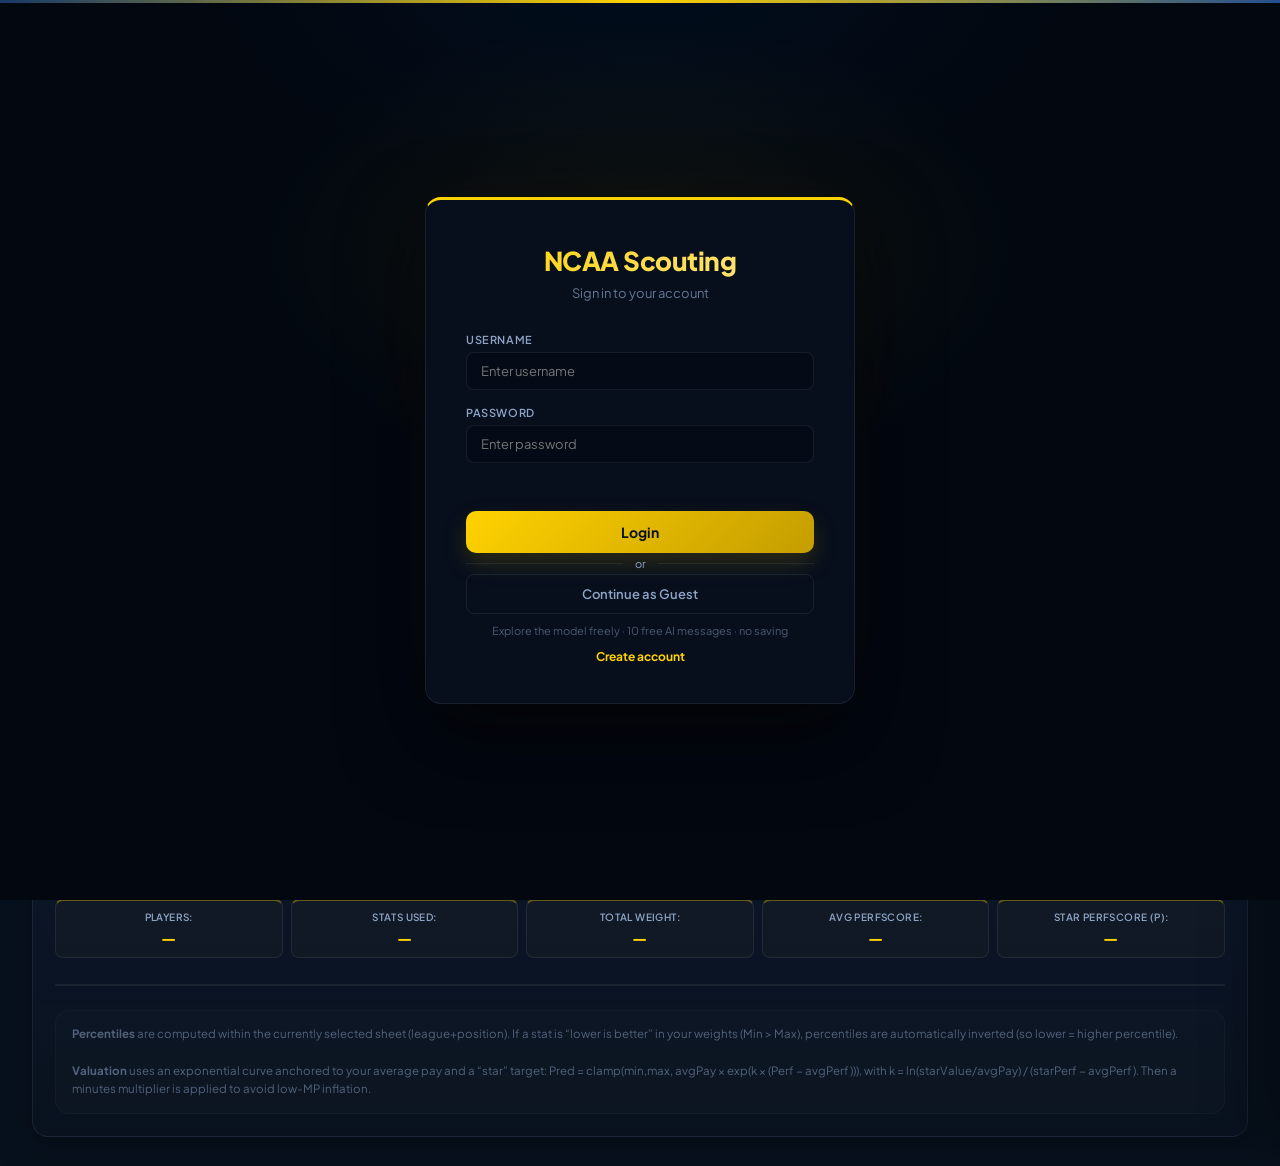
==== index.html @ 4d1ba8a2 "Populate player measurements and optimize dashboard data loading" ====
<!doctype html>
<html lang="en">
<head>
  <meta charset="utf-8" />
  <meta name="viewport" content="width=device-width,initial-scale=1" />
  <title>Toledo Basketball Operations Dashboard</title>

  <link rel="preconnect" href="https://fonts.googleapis.com">
  <link rel="preconnect" href="https://fonts.gstatic.com" crossorigin>
  <link rel="preconnect" href="https://hidden-salad-773b.bryanhkwan.workers.dev" crossorigin>
  <link rel="preconnect" href="https://white-pine-7669.bryanhkwan.workers.dev" crossorigin>
  <link rel="stylesheet" href="styles.css">
  <link rel="stylesheet" href="https://fonts.googleapis.com/css2?family=Plus+Jakarta+Sans:ital,wght@0,400;0,500;0,600;0,700;0,800&display=swap" media="print" onload="this.media='all'">
  <!-- Modules — load in dependency order (no deps first, coordinator last) -->
  <script src="modules/config.js?v=player-bios-20260914" defer></script>
  <script src="modules/player-bios.js?v=player-bios-20260914" defer></script>
  <script src="modules/auth.js" defer></script>
  <script src="modules/notes.js" defer></script>
  <script src="modules/favorites.js" defer></script>
  <script src="modules/shares.js" defer></script>
  <script src="modules/data.js?v=player-bios-20260914" defer></script>
  <script src="modules/eval-presets.js" defer></script>
  <script src="modules/draft.js" defer></script>
  <script src="modules/player-development.js" defer></script>
  <script src="modules/players.js?v=player-bios-20260914" defer></script>
  <script src="modules/profile.js?v=player-bios-20260914" defer></script>
  <script src="modules/teambuilder.js?v=player-bios-20260914" defer></script>
  <script src="modules/dashboard-prefs.js" defer></script>
  <script src="modules/admin.js" defer></script>
  <script src="modules/portal.js" defer></script>
  <script src="modules/teams.js" defer></script>
  <script src="modules/shot-analytics.js" defer></script>
  <script src="modules/lab.js" defer></script>
  <script src="modules/value-lab.js" defer></script>
  <script src="modules/chat.js?v=player-bios-20260914" defer></script>
  <script src="modules/help-content.js" defer></script>
  <script src="modules/tour.js" defer></script>
  <script src="modules/help.js" defer></script>
  <script src="modules/trends.js" defer></script>
  <script src="modules/shortcuts.js" defer></script>
  <script src="app.js" defer></script>
  <script src="modules/profile-dossier.js?v=player-bios-20260914" defer></script>
  <script src="modules/profile-route.js" defer></script>
  <script src="modules/team-explainer.js" defer></script>
</head>
<body>

<div id="introVideoStage" class="introVideoStage hidden" aria-hidden="true">
  <video id="loadingVideo" class="introVideo" playsinline muted preload="none">
    <source src="ut_vid.mp4" type="video/mp4">
  </video>
  <div class="introVideoShade"></div>
</div>
            <div class="playersPanelSub">Editable Toledo-max bid model. Market pressure stays on the built-in national curve.</div>
<!-- Auth Overlay -->
<div id="authOverlay" class="authOverlay">
  <div class="authCard">
    <div class="authLogo">NCAA Scouting</div>

    <div id="authLoginView">
      <div class="authSub">Sign in to your account</div>
      <form id="loginForm" class="authForm">
        <div class="authField">
          <label class="authLabel">Username</label>
          <input type="text" id="loginUsername" placeholder="Enter username" required autocomplete="username">
        </div>
        <div class="authField">
          <label class="authLabel">Password</label>
          <input type="password" id="loginPassword" placeholder="Enter password" required autocomplete="current-password">
        </div>
        <div class="authError" id="loginError"></div>
        <button type="submit" class="primary authSubmitBtn">Login</button>
      </form>
      <div class="authDivider"><span>or</span></div>
      <button type="button" id="guestBtn" class="authGuestBtn">Continue as Guest</button>
      <p class="authGuestNote">Explore the model freely · 10 free AI messages · no saving</p>
      <button type="button" id="showCreateAccountBtn" class="authLinkBtn">Create account</button>
    </div>

    <div id="authRegisterView" style="display:none">
      <div class="authSub">Request an approved account</div>
      <div class="authRequestNote">
        This is specifically for UToledo Athletics members. New accounts must be approved by an admin before you can log in. If you are just looking around, please use the guest account instead.
      </div>
      <form id="registerForm" class="authForm">
        <div class="authField">
          <label class="authLabel">Username</label>
          <input type="text" id="registerUsername" placeholder="Choose a username" required autocomplete="username">
        </div>
        <div class="authField">
          <label class="authLabel">Email <span class="muted" style="font-size:10px;text-transform:none">(optional)</span></label>
          <input type="email" id="registerEmail" placeholder="name@utoledo.edu" autocomplete="email">
        </div>
        <div class="authField">
          <label class="authLabel">Password</label>
          <input type="password" id="registerPassword" placeholder="Create a password" required autocomplete="new-password">
        </div>
        <div class="authField">
          <label class="authLabel">Confirm Password</label>
          <input type="password" id="registerPasswordConfirm" placeholder="Confirm password" required autocomplete="new-password">
        </div>
        <div class="authError" id="registerError"></div>
        <div class="authSuccess" id="registerSuccess"></div>
        <button type="submit" class="primary authSubmitBtn">Request Account</button>
      </form>
      <button type="button" id="backToLoginBtn" class="authGuestBtn" style="margin-top:12px">Back to Login</button>
</div>
</div>
</div>

<div id="pwChangeOverlay" class="authOverlay hidden">
  <div class="authCard">
    <div class="authLogo">Update Password</div>
    <div class="authSub">Your password was reset by an admin. Please create a new one before continuing.</div>
    <div class="authRequestNote">
      Use the temporary password your admin gave you only once. As soon as you save a new password, the temporary one stops being valid.
    </div>
    <form id="pwChangeForm" class="authForm">
      <div class="authField">
        <label class="authLabel">New Password</label>
        <input type="password" id="pwChangeNew" placeholder="Enter a new password" required autocomplete="new-password">
      </div>
      <div class="authField">
        <label class="authLabel">Confirm New Password</label>
        <input type="password" id="pwChangeConfirm" placeholder="Confirm your new password" required autocomplete="new-password">
      </div>
      <div class="authError" id="pwChangeError"></div>
      <button type="submit" class="primary authSubmitBtn">Save New Password</button>
    </form>
  </div>
</div>

<!-- Loading Overlay (shown between auth and dashboard) -->
<div id="loadingOverlay" class="loadingOverlay hidden">
  <div id="welcomeOverlay" class="welcomeOverlay hidden">
    <div class="welcomeText">Welcome, <span id="welcomeName"></span></div>
  </div>
</div>

<header class="appHeader">
  <div class="appHeaderMain">
    <div class="appIntro">
      <div class="appTagRow">
        <span class="appTag appTagPrimary">Toledo Basketball Ops</span>
        <span class="appTag">Internal platform</span>
      </div>
      <h1>Basketball Operations Dashboard</h1>
      <p class="sub">
        Scouting, portal monitoring, team intelligence, and roster investment analysis for UToledo Athletics.
        Uses CBD, ESPN, worker-backed portal feeds, and position bucketing (G/G-F -> Guards, F/C/F-C/C-F -> Bigs).
      </p>
    </div>
    <div class="appControlRail">
      <div class="leagueSwitch" id="leagueSwitch" title="Switch league">
        <span class="lsLabel active" id="lsLabelMBB">MBB</span>
        <label class="lsTrackWrap">
          <input type="checkbox" id="leagueSwitchInput">
          <span class="lsTrack"></span>
        </label>
        <span class="lsLabel" id="lsLabelWBB">WBB</span>
      </div>
      <span id="authUser" class="appUserMeta"></span>
      <span id="apiUsageBadge" class="apiBadge" style="display:none"></span>
      <div class="appActionGroup">
        <button type="button" id="guestLoginBtn" class="primary appShellBtn" style="display:none">Login</button>
        <button type="button" id="logoutBtn" class="secondary appShellBtn" style="display:none">Logout</button>
        <button type="button" id="dashboardPrefsBtn" class="secondary appShellBtn">Customize</button>
        <button type="button" id="tourBtn" title="Open help for this page" aria-label="Open help for this page">?</button>
      </div>
    </div>
  </div>
  <div class="appFocusRow">
    <span class="appFocusPill">Scouting intelligence</span>
    <span class="appFocusPill">Portal monitoring</span>
    <span class="appFocusPill">Team operations</span>
    <span class="appFocusPill">Roster value analysis</span>
  </div>
</header>

<!-- Page Navigation -->
<nav class="pageNav">
  <button class="pageNavBtn active" data-page="pagePlayers">Players</button>
  <button class="pageNavBtn" data-page="pagePortal">Transfer Portal</button>
  <button class="pageNavBtn" data-page="pageTeams">Teams</button>
  <button class="pageNavBtn" data-page="pageValueLab">Value Lab</button>
  <button class="pageNavBtn" data-page="pageLab">Tournament Lab</button>
  <button class="pageNavBtn" data-page="pageFavorites">Favorites <span id="favsPortalBadge" class="sharesNavBadge" style="display:none">0</span></button>
  <button class="pageNavBtn" data-page="pageCollaborate">Collaborate <span id="sharesNavBadge" class="sharesNavBadge" style="display:none">0</span></button>
  <button class="pageNavBtn" id="adminNavBtn" data-page="pageAdmin" style="display:none">Admin</button>
</nav>

<div id="demoModeBanner" class="demoModeBanner" style="display:none">
  <div class="demoModeCopy">
    <div class="demoModeLabel">Demo Mode</div>
    <div class="demoModeText">Explore the live outputs and workflows across Players, Portal, Team Hub, Value Lab, and Tournament Lab. Internal methodology, model settings, collaboration actions, and admin controls stay limited to approved UToledo Athletics accounts.</div>
  </div>
  <button type="button" id="demoModeLoginBtn" class="primary appShellBtn">Staff Login</button>
</div>

<div id="dashboardPrefsBar" class="dashPrefsBar" style="display:none">
  <div id="dashPrefsBarText" class="dashPrefsBarText">
    Customize mode is on. Tap the <b>-</b> or <b>+</b> markers on tabs and page sections to preview what stays visible.
  </div>
  <div class="dashPrefsBarActions">
    <button id="dashPrefsResetBtn" class="secondary">Reset to Default</button>
    <button id="dashPrefsCancelBtn" class="secondary">Cancel</button>
    <button id="dashPrefsSaveBtn" class="primary">Save Changes</button>
  </div>
</div>

<div id="pagePlayers">
<div class="wrap">
  <section class="opsHero">
    <div class="opsHeroCopy">
      <div class="opsEyebrow">Player Evaluation Command Center</div>
      <div class="opsHeroTitleRow">
        <h2 class="opsHeroTitle">Players</h2>
        <span class="opsHeroBadge">Scouting Core</span>
      </div>
      <p class="opsHeroText">Tune the model, switch leagues and seasons, and surface the most valuable players in the current data universe before you branch into portal, teams, or value decisions.</p>
      <div class="opsHeroTags">
        <span class="opsHeroTag">Perf modeling</span>
        <span class="opsHeroTag">Valuation tuning</span>
        <span class="opsHeroTag">Preset workflows</span>
        <span class="opsHeroTag">Profile deep dives</span>
      </div>
    </div>
    <div class="opsHeroAside">
      <div class="opsHeroInsight">
        <div class="opsHeroInsightLabel">Why this page matters</div>
        <div class="opsHeroInsightText">This is the source layer for the dashboard. Every downstream tool gets stronger when the player model, valuation settings, and roster context are dialed in here first.</div>
      </div>
    </div>
  </section>
  <div class="topbar playersControlStage">
    <div class="playersCompactHead">
      <div class="playersCompactLabelGroup">
        <div class="opsEyebrow">Model Setup</div>
        <div class="playersCompactTitleRow">
          <div class="playersCompactTitle">Player controls</div>
          <div class="playersCompactHint">Refresh the season, set your bucket, and open model settings only when you need to tune presets, weights, valuation, or conference multipliers.</div>
        </div>
      </div>
    </div>

    <div class="playersControlGrid">
      <div class="playersControlCell">
        <label>Season</label>
        <div style="display:flex;gap:8px;align-items:center;margin-top:4px">
          <select id="cbdSeason"
            style="width:136px;padding:4px 6px;border-radius:6px;border:1px solid rgba(255,255,255,.08);background:rgba(0,8,20,.5);color:#e2e8f0;text-align:center"
            title="Dashboard season for both MBB and WBB">
            <option value="2022">2021-2022</option>
            <option value="2023">2022-2023</option>
            <option value="2024">2023-2024</option>
            <option value="2025">2024-2025</option>
            <option value="2026" selected>2025-2026</option>
          </select>
        </div>
        <div class="hint">MBB: CBD API &middot; WBB: ESPN + worker cache</div>
      </div>
      <div style="display:none">
        <label>API key</label><br/>
        <input id="gsKey" style="display:none" value="AIzaSyAfcKSySow-TBS1uZNHrQX4oc_uiUWwvq8">
      </div>
      <div class="playersControlCell playersRefreshBlock" style="display:flex;flex-direction:column;justify-content:flex-end">
        <button class="primary" id="loadGs">Refresh data</button>
        <div id="gsStatus" style="margin-top:10px;color:#fff;font-family:system-ui;font-size:14px;"></div>
        <div id="playerBioStatus" class="hint" role="status" aria-live="polite"></div>
      </div>


      <!-- Hidden league tabs kept for JS compatibility; use header toggle to switch -->
      <button class="tab active" data-league="MBB" id="tabMBB" style="display:none"></button>
      <button class="tab" data-league="WBB" id="tabWBB" style="display:none"></button>

      <div class="playersControlCell">
        <label>Position rules</label><br/>
        <div class="tabs">
          <button class="tab active" data-pos="Guards" id="tabGuards">Guards</button>
          <button class="tab" data-pos="Bigs" id="tabBigs">Bigs</button>
        </div>
      </div>

      <div class="playersControlCell">
        <label>Fit preset</label><br/>
        <select id="fitPreset">
          <option value="balanced">Balanced</option>
          <option value="shooting">Shooting</option>
          <option value="playmaking">Playmaking</option>
          <option value="defense">Defense</option>
          <option value="rim">Rim Protection (Bigs)</option>
          <option value="rebounding">Rebounding (Bigs)</option>
        </select>
      </div>
      <div class="playersControlCell playersSearchBlock">
        <label>Search</label><br/>
        <input id="search" class="search" type="text" placeholder="Search player / team / conf..." />
      </div>
    </div>

    <div class="playersActionRow playersQuickActions">
      <button id="playersSettingsToggleBtn" class="secondary playersSettingsToggle" type="button" aria-expanded="false" aria-controls="playersSettingsDrawer">Model settings</button>
      <button id="recalc" class="primary" disabled>Recalculate</button>
      <button id="export" class="secondary" disabled>Export CSV</button>
    </div>
  </div>

  <div id="warn" class="warnBox"></div>

  <div class="grid" id="playersGrid">
    <!-- LEFT: Player list -->
    <div class="card playersBoardCard">
      <div class="row playersBoardMeta" style="justify-content:space-between">
        <div class="row">
          <span class="badge">Sheet: <strong id="activeSheet">—</strong></span>
          <span class="badge">Fit: <strong id="activeFit">Balanced</strong></span>
          <span class="badge">View: <strong id="activeProjection">Production</strong></span>
        </div>
        <div class="playersViewControl">
          <label for="playerValueView">Board view</label>
          <select id="playerValueView" style="width:160px">
            <option value="production" selected>Production</option>
            <option value="projection">Projection</option>
          </select>
          <span class="pill">Sort headers • Click player for profile</span>
        </div>
      </div>

      <div class="kpis playersSnapshotStrip">
        <span class="pill">Players: <b id="kpiPlayers">—</b></span>
        <span class="pill">Stats used: <b id="kpiStats">—</b></span>
        <span class="pill">Total weight: <b id="kpiTotalW">—</b></span>
        <span class="pill">Avg PerfScore: <b id="kpiAvgPerf">—</b></span>
        <span class="pill">Star PerfScore (p): <b id="kpiStarPerf">—</b></span>
      </div>

      <div style="margin-top:12px" class="scrollY playersTableShell">
        <table>
          <thead>
            <tr id="playersHead"></tr>
          </thead>
          <tbody id="playersBody"></tbody>
        </table>
      </div>

      <div id="playersBoardFootnote" class="hint playersBoardFootnote">
        <b>Percentiles</b> are computed within the currently selected sheet (league+position).
        If a stat is “lower is better” in your weights (Min &gt; Max), percentiles are automatically inverted (so lower = higher percentile).
        <br><br>
        <b>Valuation</b> uses an exponential curve anchored to your average pay and a “star” target:
        <span class="muted">Pred = clamp(min,max, avgPay × exp(k × (Perf − avgPerf)))</span>,
        with <span class="muted">k = ln(starValue/avgPay) / (starPerf − avgPerf)</span>.
        Then a minutes multiplier is applied to avoid low-MP inflation.
      </div>
    </div>
  </div>

  <div id="playersSettingsBackdrop" class="playersSettingsBackdrop"></div>
  <aside id="playersSettingsDrawer" class="playersSettingsDrawer" aria-hidden="true" aria-labelledby="playersSettingsTitle">
    <div class="playersSettingsDrawerHead">
      <div>
        <div class="playersSettingsDrawerBadge">Model settings</div>
        <div class="playersSettingsDrawerTitle" id="playersSettingsTitle">Player evaluation settings</div>
        <div class="playersSettingsDrawerText">Adjust presets, weights, valuation settings, and conference multipliers without taking over the main player board.</div>
      </div>
      <button id="playersSettingsCloseBtn" class="playersSettingsDrawerClose" type="button" aria-label="Close player model settings">×</button>
    </div>

    <div class="playersSettingsDrawerBody">
  <!-- Adjustment Controls -->
  <div class="rightstack playersSettingsDock" id="playersRightstack">
      <div class="card playerSideCard" id="evalPresetsCard">
        <div class="row" style="justify-content:space-between">
          <div>
            <div class="playersPanelTitle">Evaluation presets</div>
            <div class="playersPanelSub">Save account-level MBB/WBB models for weights, valuation, and conference multipliers.</div>
          </div>
        </div>

        <div class="row" style="margin-top:10px; gap:10px; flex-wrap:wrap; align-items:flex-end">
          <div style="flex:1 1 220px; min-width:220px">
            <label>Preset</label><br/>
            <select id="evalPresetSelect"></select>
          </div>
          <button id="evalPresetApplyBtn" class="primary">Apply</button>
          <button id="evalPresetSaveBtn" class="secondary">Save New</button>
          <button id="evalPresetUpdateBtn" class="secondary">Update</button>
        </div>

        <div class="row" style="margin-top:10px; gap:10px; flex-wrap:wrap">
          <button id="evalPresetRenameBtn" class="secondary">Rename</button>
          <button id="evalPresetDeleteBtn" class="secondary">Delete</button>
          <button id="evalPresetDefaultBtn" class="secondary">System Default</button>
        </div>

        <div id="evalPresetStatus" class="hint" style="margin-top:10px"></div>
      </div>

      <div class="card playerSideCard" id="weightsCard">
        <div class="row" style="justify-content:space-between">
          <div>
            <div class="playersPanelTitle">Weights / Min / Max</div>
            <div class="playersPanelSub">Switches with Guards/Bigs automatically.</div>
          </div>
          <div class="row" style="gap:8px">
  <label class="pill" style="display:flex;align-items:center;gap:8px;cursor:pointer;user-select:none">
  <input id="showSelectedOnly" type="checkbox" style="accent-color:#FFD200"/> Selected only
</label>
<label class="pill" title="Optional: allow overriding Higher/Lower direction per stat" style="display:flex;align-items:center;gap:8px;cursor:pointer;user-select:none">
  <input id="advancedDir" type="checkbox" style="accent-color:#FFD200"/> Advanced dir
</label>
</div>
<button id="resetWeights" class="secondary" disabled>Reset</button>
        </div>

        <div class="weights" style="margin-top:10px">
          <table>
            <thead>
              <tr>
                <th style="width:28%">Stat</th>
                <th style="width:17%">W</th>
                <th style="width:22%">Min</th>
                <th style="width:22%">Max</th>
                <th style="width:11%">Dir</th>
              </tr>
            </thead>
            <tbody id="weightsBody"></tbody>
          </table>
        </div>
<div class="row" style="justify-content:space-between;align-items:center;margin-top:10px;gap:10px;flex-wrap:wrap">
  <span class="pill">Total weight: <b id="wTotalLocal">—</b> / 100</span>
  <span class="pill">Remaining: <b id="wRemaining">—</b></span>
  <span class="pill" id="wOverBox" style="display:none; border-color:#3b2a2a; background:#1a1111; color:#ffd0d0">Over by: <b id="wOver">—</b></span>
</div>
<div class="hint">Tip: rows with <b>W ≠ 0</b> are your default selections (highlighted). Direction shows as ↑ (higher is better) or ↓ (lower is better). Defaults are optimized to avoid multicollinearity. Add any available stat with W=0 if you want to customize.</div>
      </div>

      <div class="card playerSideCard" id="valuationCard">
        <div class="row" style="justify-content:space-between">
          <div>
            <div class="playersPanelTitle">Valuation settings</div>
            <div class="playersPanelSub">Editable recommended-bid model. Market pressure stays on the built-in national curve.</div>
          </div>
          <button id="resetVal" class="secondary">Reset</button>
        </div>

        <div class="divider"></div>

        <div class="row">
          <div>
            <label>Average pay</label><br/>
            <input id="avgPay" type="number" step="1000" value="90000">
          </div>
          <div>
            <label>Min pay</label><br/>
            <input id="minPay" type="number" step="1000" value="15000">
          </div>
          <div>
            <label>Max pay</label><br/>
            <input id="maxPay" type="number" step="1000" value="500000">
          </div>
        </div>

        <div class="row" style="margin-top:10px">
          <div>
            <label>Star value ($)</label><br/>
            <input id="starValue" type="number" step="5000" value="325000">
          </div>
          <div>
            <label>Star percentile (PerfScore)</label><br/>
            <input id="starPct" type="number" step="0.01" min="0.5" max="0.999" value="0.97">
          </div>
        </div>

        <div class="row" style="margin-top:10px">
          <div>
            <label>Minutes adjust</label><br/>
            <select id="mpMode">
              <option value="on" selected>On (min(1, sqrt(MP/MP_p)))</option>
              <option value="off">Off</option>
            </select>
          </div>
          <div>
            <label>MP percentile (p)</label><br/>
            <input id="mpPct" type="number" step="0.01" min="0.5" max="0.999" value="0.92">
          </div>
        </div>

        <div class="hint">
          If you change <b>starValue</b>, you are changing the slope of the curve:
          bigger starValue → higher top-end valuations (more spread above average), while keeping average anchored at avgPay.
        </div>
      </div>

      <!-- Conference Multiplier -->
      <div class="card playerSideCard" id="confMultCard">
        <div class="row" style="justify-content:space-between">
          <div>
            <div class="playersPanelTitle">Conference multiplier</div>
            <div class="playersPanelSub">Multiplies PerfScore by conference strength. <span id="confMultLeagueNote" style="color:var(--warn)"></span></div>
          </div>
          <div class="row" style="gap:10px">
            <label class="toggleSwitch" title="Toggle conference multiplier on/off">
              <input id="confMultToggle" type="checkbox" checked>
              <span class="toggleTrack"></span>
            </label>
            <button id="resetConfMult" class="secondary" style="padding:7px 12px;font-size:12px">Reset</button>
          </div>
        </div>

        <div id="confMultBody" style="margin-top:12px">
          <div class="confScroll">
            <table>
              <thead>
                <tr>
                  <th style="width:55%">Conference</th>
                  <th>Multiplier</th>
                </tr>
              </thead>
              <tbody id="confMultTableBody"></tbody>
            </table>
          </div>
          <div class="row" style="margin-top:10px;gap:6px;flex-wrap:wrap">
            <span class="pill">Baseline: <b>MAC = 1.00</b></span>
            <span class="pill">Range: <b id="confMultRange">—</b></span>
          </div>
          <div class="hint">Adjusts PerfScore before valuation. A player in a stronger conference gets a boosted score. Currently <b>MBB only</b> — WBB will auto-activate when conference data is added to that sheet.</div>
        </div>
      </div>
    </div>
    </div>
  </aside>
</div>
</div><!-- /pagePlayers -->

<!-- Transfer Portal Page -->
<div id="pagePortal" style="display:none">
<div class="wrap portalPage">
  <section class="portalHero">
    <div class="portalHeroCopy">
      <div class="portalEyebrow">Roster Market Intelligence</div>
      <div class="portalHeroTitleRow">
        <h2 class="portalHeroTitle">Transfer Portal</h2>
        <span class="portalHeroLeague">MBB + WBB</span>
      </div>
      <p class="portalHeroText">Monitor live portal movement, rank replacements before openings become official, and turn roster turnover into a clear action plan for staff.</p>
      <div class="portalHeroTagRow">
        <span class="portalHeroTag">Live market board</span>
        <span class="portalHeroTag">Fit-ranked targets</span>
        <span class="portalHeroTag">AI scouting brief</span>
      </div>
    </div>
    <div class="portalHeroAside">
      <div class="portalHeroInsight">
        <div class="portalHeroInsightLabel">What makes this page useful</div>
        <div class="portalHeroInsightText">Instead of just showing who entered, this workspace connects live portal intel to your loaded player pool, outgoing-player risk, and replacement logic.</div>
      </div>
    </div>
  </section>

  <div class="portalSummaryStrip">
    <span class="portalSummaryItem">Entries <b id="portalCount">--</b></span>
    <span class="portalSummaryItem">Matched players <b id="portalMatchedCount">--</b></span>
    <span class="portalSummaryItem">Source <b>Portal Feed</b></span>
    <span class="portalSummaryItem portalSummaryStatus" id="portalStatus">Idle</span>
  </div>

  <div id="portalWatchAlertWrap" style="display:none"></div>

  <div class="portalWorkspace">
    <div class="card portalStageCard" id="portalBoardSection">
      <div class="portalSectionHead">
        <div>
          <div class="portalSectionEyebrow">Live feed</div>
          <div class="portalSectionTitle">Transfer Portal Board</div>
          <div id="portalBoardSubtitle" class="portalSectionSub">Live transfer intel feed with player-name matching to your loaded player pool.</div>
        </div>
        <div class="portalControlCluster">
          <div>
            <label>Search</label><br/>
            <input id="portalSearchInput" type="text" placeholder="Player / team / keyword" style="width:220px">
          </div>
          <div>
            <label>Status</label><br/>
            <select id="portalStatusFilter" style="width:160px">
              <option value="entries" selected>All Portal Players</option>
              <option value="entered">Entered only</option>
              <option value="expected">Expected only</option>
              <option value="committed">Committed only</option>
              <option value="all">All statuses</option>
            </select>
          </div>
          <div>
            <label>Archetype</label><br/>
            <select id="portalArchetypeFilter" style="width:160px">
              <option value="" selected>All archetypes</option>
              <optgroup label="Guards">
                <option value="Shooter">Shooter</option>
                <option value="Efficient">Efficient</option>
                <option value="Scorer">Scorer</option>
                <option value="Playmaker">Playmaker</option>
                <option value="Low TO">Low TO</option>
                <option value="Disruptor">Disruptor</option>
                <option value="Defender">Defender</option>
                <option value="Impact">Impact</option>
              </optgroup>
              <optgroup label="Bigs">
                <option value="Rim Protector">Rim Protector</option>
                <option value="Rebounder">Rebounder</option>
                <option value="Anchor Defender">Anchor Defender</option>
                <option value="Efficient Finisher">Efficient Finisher</option>
                <option value="Extra Possessions">Extra Possessions</option>
                <option value="Stretch Big">Stretch Big</option>
              </optgroup>
            </select>
          </div>
          <div id="portalSnapshotWrap" class="portalSnapshotToggle">
            <label style="display:flex;align-items:center;gap:6px;cursor:pointer">
              <input id="portalUseSnapshot" type="checkbox" checked>
              <span id="portalSnapshotLabel">Auto-merge local 247 snapshot</span>
            </label>
          </div>
          <div class="portalRefreshWrap">
            <button id="portalRefreshBtn" class="primary">Refresh board</button>
          </div>
        </div>
      </div>

      <div class="portalTableShell scrollY">
        <table>
          <thead>
            <tr>
              <th style="width:16%">Player</th>
              <th style="width:10%">Status</th>
              <th style="width:10%">Date</th>
              <th style="width:6%">Pos</th>
              <th style="width:7%">Class</th>
              <th style="width:8%">Perf</th>
              <th style="width:11%">Value</th>
              <th style="width:13%">Team</th>
              <th style="width:8%">Match</th>
              <th style="width:6%">Profile</th>
              <th style="width:8%">Target</th>
              <th style="width:7%">Source</th>
            </tr>
          </thead>
          <tbody id="portalTableBody"></tbody>
        </table>
      </div>
      <div id="portalPager" class="portalPager" style="display:none">
        <button id="portalPrevPageBtn" class="secondary" type="button">Prev 100</button>
        <div id="portalPageInfo" class="portalPagerInfo">Showing 0 of 0</div>
        <button id="portalNextPageBtn" class="secondary" type="button">Next 100</button>
      </div>
      <div id="portalEmpty" class="hint portalEmptyState" style="display:none">No portal entries found for current filters.</div>
      <div id="portalBoardHint" class="portalSectionFootnote">Shows real transfer portal entries from live feed and auto-merges your saved 247 snapshot by default so watched names surface faster.</div>
    </div>

    <div class="card portalStageCard" id="portalFitLabSection">
      <div class="portalSectionHead">
        <div>
          <div class="portalSectionEyebrow">Replacement modeling</div>
          <div class="portalSectionTitle">Portal Fit Lab</div>
          <div id="portalFitSubtitle" class="portalSectionSub">Select your team, pick the player you know is leaving, and find the best portal upgrades for that spot before it's official.</div>
        </div>
        <div class="portalControlCluster">
          <div>
            <label>Team</label><br/>
            <select id="portalRecTeam" style="width:240px">
              <option value="">- Select team -</option>
            </select>
          </div>
          <div>
            <label>Need</label><br/>
            <select id="portalNeedFilter" style="width:150px">
              <option value="all" selected>All positions</option>
              <option value="guard">Guards</option>
              <option value="big">Bigs</option>
            </select>
          </div>
          <div class="portalFitActions">
            <button id="portalRecRefreshTeam" class="secondary" style="display:none">Load team profile</button>
            <button id="portalRecRunBtn" class="primary">Recommend targets</button>
          </div>
        </div>
      </div>

      <div class="portalTeamBand" id="portalRecTeamSummary">
        <span class="muted">Select a team to load profile.</span>
      </div>

      <div class="panel portalPanel portalTargetSection">
        <div class="panelHead">Players in mind</div>
        <div class="panelBody portalTargetsBody" style="padding:0">
          <div class="portalTargetBand">
            <span class="pill">Shortlist <b id="portalTargetCount">0</b></span>
            <span id="portalTargetStatus" class="muted">Tag portal players from the board or recommendation list to score them as real-fit scenarios.</span>
            <button id="portalTargetClearBtn" class="secondary" style="margin-left:auto" disabled>Clear shortlist</button>
          </div>
          <div class="portalTargetTableWrap">
            <table>
              <thead>
                <tr>
                  <th style="width:18%">Player</th>
                  <th style="width:13%">Team</th>
                  <th style="width:8%">Pos</th>
                  <th style="width:10%">Fit</th>
                  <th style="width:11%">Scenario</th>
                  <th style="width:10%">Value</th>
                  <th style="width:12%">Verdict</th>
                  <th style="width:12%">Why</th>
                  <th style="width:6%">Actions</th>
                </tr>
              </thead>
              <tbody id="portalTargetBody"></tbody>
            </table>
          </div>
          <div id="portalTargetEmpty" class="hint portalEmptyState" style="margin:0;opacity:.75">No staff targets tagged yet. Use the board or recommendations to build a shortlist.</div>
        </div>
      </div>

      <div class="portalRecGrid portalWorkspaceGrid">
        <div class="panel portalPanel portalDeparturePanel">
          <div class="panelHead">Who is leaving?</div>
          <div class="panelBody">
            <div class="muted portalPanelHint">Click all the players heading out. The model will stack those losses together and rank portal targets that cover the actual gaps.</div>
            <div id="portalReplaceList" class="portalReplaceList"></div>
          </div>
        </div>

        <div class="panel portalPanel">
          <div class="panelHead">Recommended portal targets</div>
          <div class="panelBody portalTargetsBody" style="padding:0">
            <div id="portalRecContext" class="portalRecContext" style="display:none"></div>
            <div class="portalRecTableWrap">
              <table>
                <thead>
                  <tr>
                    <th style="width:5%">#</th>
                    <th style="width:20%">Player</th>
                    <th style="width:13%">Team</th>
                    <th style="width:8%">Pos</th>
                    <th style="width:10%">Fit</th>
                    <th style="width:10%">Upgrade Delta</th>
                    <th style="width:24%">Why</th>
                    <th style="width:10%">Actions</th>
                  </tr>
                </thead>
                <tbody id="portalRecBody"></tbody>
              </table>
            </div>
            <div id="portalRecEmpty" class="hint portalEmptyState" style="margin:0;opacity:.75">Load a team and click Recommend targets to generate rankings.</div>
          </div>
        </div>
      </div>

      <div class="panel portalPanel portalAISection">
        <div class="panelHead">AI pick analysis (Gemini 2.5 Flash Lite)</div>
        <div class="panelBody">
          <div class="portalAIIntroRow">
            <div id="portalAISubtitle" class="portalSectionSub">Deep analysis using player stats, game logs, and team context from the dashboard data stack. Covers all selected departures.</div>
            <div class="portalFitActions">
              <button id="portalAIDownloadBtn" class="secondary">Download PDF</button>
              <button id="portalAIAnalyzeBtn" class="primary">Analyze picks</button>
            </div>
          </div>
          <div id="portalAIStatus" class="muted portalAIStatusLine"></div>
          <div id="portalAIOutput" class="thDeepOutput portalAIOutput" style="display:none"></div>
        </div>
      </div>
    </div>
  </div>
</div>
</div><!-- /pagePortal -->

<!-- Team Builder Page -->
<div id="pageTeamBuilder" style="display:none">
<div class="wrap tbSection">
  <section class="opsHero opsHero--compact">
    <div class="opsHeroCopy">
      <div class="opsEyebrow">Scenario Roster Modeling</div>
      <div class="opsHeroTitleRow">
        <h2 class="opsHeroTitle">Team Builder</h2>
        <span class="opsHeroBadge">What-if workspace</span>
      </div>
      <p class="opsHeroText">Build hypothetical rosters, balance your guard-big mix, pressure-test budget decisions, and see how a scenario changes your team profile before anything becomes real.</p>
      <div class="opsHeroTags">
        <span class="opsHeroTag">Roster fit</span>
        <span class="opsHeroTag">Budget controls</span>
        <span class="opsHeroTag">Opponent building</span>
        <span class="opsHeroTag">Head-to-head view</span>
      </div>
    </div>
    <div class="opsHeroAside">
      <div class="opsHeroInsight">
        <div class="opsHeroInsightLabel">Best use</div>
        <div class="opsHeroInsightText">Use this page when you want to test scenarios. Team Hub handles real programs; Team Builder is where you experiment with roster construction and matchup ideas.</div>
      </div>
    </div>
  </section>

  <!-- Sub-tab Navigation -->
  <div class="tbSubNav">
    <button class="tbSubBtn active" data-sub="tbSubMyTeam">My Team</button>
    <button class="tbSubBtn" data-sub="tbSubH2H">Head-to-Head</button>
    <button class="tbSubBtn" data-sub="tbSubOpponent">Opponent</button>
  </div>

  <!-- My Team Sub-section -->
  <div id="tbSubMyTeam">
  <div class="card">
    <div class="row" style="justify-content:space-between;flex-wrap:wrap;gap:10px">
      <div>
        <div style="font-size:15px;font-weight:800">Team Builder <span id="tbLeagueBadge" style="font-size:11px;padding:2px 8px;border-radius:6px;background:rgba(0,62,126,.4);border:1px solid rgba(0,62,126,.6);margin-left:6px;font-weight:700"></span></div>
        <div class="muted" style="font-size:12px;margin-top:4px">Add players from the table above, analyze gaps, and get recommendations.</div>
      </div>
      <div class="row" style="gap:8px;flex-wrap:wrap">
        <div style="align-self:end"><button id="tbBackToTeamsBtn" class="secondary" style="padding:7px 12px;font-size:12px">← Back to Team Hub</button></div>
        <div><label>Budget</label><br/><input id="tbBudget" type="number" step="10000" value="500000" style="width:100px"></div>
        <div><label>Player cap</label><br/><input id="tbPlayerCap" type="number" step="5000" value="150000" style="width:90px"></div>
        <div><label>Max roster</label><br/><input id="tbMaxRoster" type="number" step="1" min="1" max="25" value="13" style="width:60px"></div>
        <div><label>Guards</label><br/><input id="tbTargetGuards" type="number" step="1" min="0" max="15" value="8" style="width:48px;text-align:center"></div>
        <div><label>Bigs</label><br/><input id="tbTargetBigs" type="number" step="1" min="0" max="15" value="5" style="width:48px;text-align:center"></div>
        <div><label>Weak below</label><br/>
          <div style="display:flex;align-items:center;gap:6px">
            <input id="tbWeakThresh" type="range" min="10" max="60" value="40" style="width:80px;accent-color:var(--accent)">
            <span id="tbWeakThreshLabel" style="font-size:12px;font-weight:700;color:var(--bad);min-width:30px">40th</span>
          </div>
        </div>
        <div style="align-self:end"><button id="tbValueLabBtn" class="secondary" style="padding:7px 12px;font-size:12px">Evaluate in Value Lab</button></div>
        <div style="align-self:end"><button id="tbClear" class="secondary" style="padding:7px 12px;font-size:12px">Clear roster</button></div>
      </div>
    </div>

    <!-- Quick-add search widget -->
    <div class="tbQuickAddWrap" style="margin-top:12px">
      <input id="tbQuickAddInput" type="text" placeholder="Quick-add player to roster…" class="tbQuickAddInput" autocomplete="off">
      <div id="tbQuickAddDropdown" class="tbQuickAddDropdown" style="display:none"></div>
    </div>

    <div class="tbKpis" id="tbKpis">
      <span class="pill">Roster: <b id="tbCount">0</b> / <b id="tbMaxLabel">13</b></span>
      <span class="pill">Guards: <b id="tbGuardCount">0</b> / <b id="tbGuardTarget">8</b></span>
      <span class="pill">Bigs: <b id="tbBigCount">0</b> / <b id="tbBigTarget">5</b></span>
      <span class="pill">Total cost: <b id="tbCost">$0</b></span>
      <span class="pill">Remaining: <b id="tbRemaining">$500,000</b></span>
      <span class="pill" id="tbPosNote" style="display:none;border-color:rgba(251,191,36,.3);color:var(--warn)"></span>
    </div>
    <div id="tbRebalanceSection" style="display:none" class="tbRebalanceCard">
      <div style="font-size:11.5px;font-weight:700;margin-bottom:4px">Roster rebalance suggestion</div>
      <div id="tbRebalanceInfo" style="font-size:11.5px;line-height:1.5;color:var(--muted)"></div>
    </div>

    <div class="tbGrid">
      <!-- Left: Roster + Gap Analysis -->
      <div style="display:flex;flex-direction:column;gap:14px">
        <div class="panel">
          <div class="panelHead">Your roster</div>
          <div class="panelBody" style="padding:0">
            <div class="tbRoster">
              <table>
                <thead><tr><th style="width:4%"></th><th>Player</th><th>Team</th><th>Pos</th><th>Perf</th><th>Value</th><th></th></tr></thead>
                <tbody id="tbRosterBody"></tbody>
              </table>
            </div>
            <div id="tbRosterEmpty" class="hint" style="text-align:center;padding:24px;margin:0;opacity:.6">Click <b>＋</b> on any player row above to add them to your roster.</div>
            <div id="tbWeakestSection" class="tbReplaceSection" style="display:none">
              <div style="font-size:11.5px;font-weight:700;margin-bottom:6px">Suggested swaps <span id="tbWeakCount" style="font-weight:500;color:var(--muted)"></span></div>
              <div id="tbWeakestInfo" style="display:flex;flex-direction:column;gap:10px"></div>
            </div>
          </div>
        </div>

        <div class="panel" id="tbStatProfile">
          <div class="panelHead">Team stat profile</div>
          <div class="panelBody">
            <div id="tbGapBars" style="display:flex;flex-direction:column;gap:10px"></div>
            <div id="tbGapEmpty" class="hint" style="text-align:center;margin:0;opacity:.6">Add players to see team stat analysis.</div>
            <div style="margin-top:10px;display:flex;gap:6px;flex-wrap:wrap" id="tbGapTags"></div>

          </div>
        </div>
      </div>

      <!-- Right: Recommendations -->
      <div class="panel">
        <div class="panelHead">Recommended fits</div>
        <div class="panelBody" style="padding:0">
          <div class="tbSuggest">
            <table>
              <thead><tr><th>Player</th><th>Team</th><th>Pos</th><th>Fills gap</th><th>Perf</th><th>Value</th><th></th></tr></thead>
              <tbody id="tbSuggestBody"></tbody>
            </table>
          </div>
          <div id="tbSuggestEmpty" class="hint" style="text-align:center;padding:20px;margin:0;opacity:.6">Add players to get gap-based recommendations.</div>
        </div>
      </div>
    </div>
  </div>
  </div><!-- /tbSubMyTeam -->

  <!-- Head-to-Head Sub-section -->
  <div id="tbSubH2H" style="display:none">
  <div class="card">
    <div class="row" style="justify-content:space-between;flex-wrap:wrap;gap:10px">
      <div>
        <div style="font-size:15px;font-weight:800">Head-to-Head Analysis</div>
        <div class="muted" style="font-size:12px;margin-top:4px">Compare your team vs. opponent across key stat categories.</div>
      </div>
    </div>
    <div id="h2hContent" style="margin-top:16px">
      <div id="h2hEmpty" class="hint" style="text-align:center;padding:24px;opacity:.6">Add players to both rosters (My Team + Opponent) to see head-to-head comparison.</div>
      <div id="h2hBars" style="display:flex;flex-direction:column;gap:14px"></div>
    </div>
  </div>
  </div><!-- /tbSubH2H -->

  <!-- Opponent Sub-section -->
  <div id="tbSubOpponent" style="display:none">
  <div class="card">
    <div class="row" style="justify-content:space-between;flex-wrap:wrap;gap:10px">
      <div>
        <div style="font-size:15px;font-weight:800">Opponent Builder</div>
        <div class="muted" style="font-size:12px;margin-top:4px">Build your opponent's roster to analyze match-up gaps.</div>
      </div>
      <div><button id="oppClear" class="secondary" style="padding:7px 12px;font-size:12px">Clear opponent</button></div>
    </div>

    <!-- Quick-add for opponent -->
    <div class="tbQuickAddWrap" style="margin-top:12px">
      <input id="oppQuickAddInput" type="text" placeholder="Search player to add to opponent…" class="tbQuickAddInput" autocomplete="off">
      <div id="oppQuickAddDropdown" class="tbQuickAddDropdown" style="display:none"></div>
    </div>

    <div class="tbKpis" id="oppKpis" style="margin-top:10px">
      <span class="pill">Roster: <b id="oppCount">0</b></span>
      <span class="pill">Guards: <b id="oppGuardCount">0</b></span>
      <span class="pill">Bigs: <b id="oppBigCount">0</b></span>
    </div>

    <div class="tbGrid" style="margin-top:14px">
      <!-- Left: Opponent Roster + Stat Profile -->
      <div style="display:flex;flex-direction:column;gap:14px">
        <div class="panel">
          <div class="panelHead">Opponent roster</div>
          <div class="panelBody" style="padding:0">
            <div class="tbRoster">
              <table>
                <thead><tr><th style="width:4%"></th><th>Player</th><th>Team</th><th>Pos</th><th>Perf</th><th>Value</th><th></th></tr></thead>
                <tbody id="oppRosterBody"></tbody>
              </table>
            </div>
            <div id="oppRosterEmpty" class="hint" style="text-align:center;padding:24px;margin:0;opacity:.6">Use search above or use the opponent action in the Players tab to add opponent players.</div>
          </div>
        </div>

        <div class="panel">
          <div class="panelHead">Opponent stat profile</div>
          <div class="panelBody">
            <div id="oppGapBars" style="display:flex;flex-direction:column;gap:10px"></div>
            <div id="oppGapEmpty" class="hint" style="text-align:center;margin:0;opacity:.6">Add players to see opponent stat analysis.</div>
            <div style="margin-top:10px;display:flex;gap:6px;flex-wrap:wrap" id="oppGapTags"></div>
          </div>
        </div>
      </div>

      <!-- Right: Top players not on opponent roster -->
      <div class="panel">
        <div class="panelHead">Quick scout</div>
        <div class="panelBody" style="padding:0">
          <div class="tbSuggest">
            <table>
              <thead><tr><th>Player</th><th>Team</th><th>Pos</th><th>Perf</th><th>Value</th><th></th></tr></thead>
              <tbody id="oppScoutBody"></tbody>
            </table>
          </div>
          <div id="oppScoutEmpty" class="hint" style="text-align:center;padding:20px;margin:0;opacity:.6">Top available players will appear here.</div>
        </div>
      </div>
    </div>
  </div>
  </div><!-- /tbSubOpponent -->

</div><!-- /tbSection wrap -->
</div><!-- /pageTeamBuilder -->

<!-- Teams Hub Page -->
<div id="pageTeams" style="display:none">
<div class="wrap">
  <div class="thPage">
    <section class="opsHero opsHero--compact">
      <div class="opsHeroCopy">
        <div class="opsEyebrow">Program Intelligence</div>
        <div class="opsHeroTitleRow">
          <h2 class="opsHeroTitle">Team Hub</h2>
          <span class="opsHeroBadge">Real team view</span>
        </div>
        <p class="opsHeroText">Load a real program to review team DNA, conference threats, game log context, scout reports, and matchup information in one place.</p>
        <div class="opsHeroTags">
          <span class="opsHeroTag">Program overview</span>
          <span class="opsHeroTag">Conference context</span>
          <span class="opsHeroTag">Scout reports</span>
          <span class="opsHeroTag">Matchup study</span>
        </div>
      </div>
      <div class="opsHeroAside">
        <div class="opsHeroInsight">
          <div class="opsHeroInsightLabel">Workflow note</div>
          <div class="opsHeroInsightText">Team Hub is the real-program layer. Use it to understand how a team actually plays, then jump to Team Builder or Value Lab when you want to test scenarios or investments.</div>
        </div>
      </div>
    </section>

    <div class="card thSearchCard opsStageShell">
      <div class="thSearchRow">
        <div class="thSearchGroup">
          <label class="thLabel">Team</label>
          <select id="thTeamSearch" class="thTeamSelect"><option value="">— Select a team —</option></select>
        </div>
        <div class="thSearchGroup">
          <label class="thLabel">Season</label>
          <input id="thSeason" type="number" value="2026" min="2020" max="2030" class="thSeasonInput">
        </div>
        <button id="thLoadBtn" class="thLoadBtn">Load Team →</button>
        <button id="thOpenBuilderBtn" class="secondary" type="button">Open Team Builder</button>
        <button id="thValueLabBtn" class="secondary" type="button">Open in Value Lab</button>
      </div>
      <div id="thLoading" style="display:none;font-size:12px;color:var(--muted);padding:8px 0"></div>
    </div>

    <!-- Program Overview -->
    <div class="thSection" id="teamsOverviewSection">
      <div class="thSectionHead">Program Overview</div>
      <div id="thOverview" class="card thOverviewCard">
        <div class="muted" style="padding:32px;text-align:center">Select a team above to load program analysis.</div>
      </div>
    </div>

    <!-- Rating Explanation -->
    <div class="thSection" id="teamsExplainSection">
      <div class="thSectionHead">Why The Model Reads Them This Way</div>
      <div class="thSectionSub">Deterministic explanation cards built from ratings, results, four factors, and recent form.</div>
      <div id="thExplainCards" class="card thExplainCard">
        <div class="muted" style="padding:24px;text-align:center">Load a team to see rating explanation cards.</div>
      </div>
    </div>

    <!-- Conference Threats -->
    <div class="thSection" id="teamsThreatsSection">
      <div class="thSectionHead">Conference Threats</div>
      <div class="thSectionSub">Conference teams ranked by net efficiency. Use the opponent action to load a team into Team Builder.</div>
      <div id="thThreats" class="card thThreatsCard">
        <div class="muted" style="padding:24px;text-align:center">Load a team to see conference standings.</div>
      </div>
    </div>

    <!-- Game Log -->
    <div class="thSection" id="teamsGameLogSection">
      <div class="thSectionHead">Season Game Log</div>
      <div id="thGameLog" class="card thGameLogCard">
        <div class="muted" style="padding:24px;text-align:center">Load a team to see game results.</div>
      </div>
    </div>

    <!-- H2H Records -->
    <div class="thSection" id="teamsH2HSection">
      <div class="thSectionHead">Head-to-Head Records</div>
      <div id="thH2H" class="card thH2HCard">
        <div class="muted" style="padding:24px;text-align:center">Load a team to see head-to-head breakdowns.</div>
      </div>
    </div>

    <!-- Team DNA -->
    <div class="thSection" id="teamsDNASection">
      <div class="thSectionHead">Team DNA</div>
      <div class="thSectionSub">Shooting zones heatmap, scoring profile, four factors (offense vs what opponents do defensively), and auto-generated strengths &amp; weaknesses.</div>
      <div id="thDNA" class="card thDNACard">
        <div class="muted" style="padding:32px;text-align:center">Load a team to see their DNA.</div>
      </div>
    </div>

    <!-- Team Scout Report -->
    <div class="thSection" id="teamsScoutSection">
      <div class="thSectionHead">Team Scout Report</div>
      <div class="thSectionSub">Auto-generated team Strengths, Weaknesses, Tendencies, Development Areas, and Matchup Notes from ratings + four factors + scoring profile.</div>
      <div id="thScout" class="card thScoutCard">
        <div class="muted" style="padding:32px;text-align:center">Load a team to generate team scouting analysis.</div>
      </div>
    </div>

    <!-- Compare Teams -->
    <div class="thSection" id="teamsCompareSection">
      <div class="thSectionHead">Compare vs Another Team</div>
      <div class="thSectionSub">Side-by-side efficiency ratings, four factors, scoring profile, and auto-generated edge analysis. Load a primary team first.</div>
      <div class="card thCompareSearchCard">
        <div class="thSearchRow">
          <div class="thSearchGroup">
            <label class="thLabel">Compare against</label>
            <select id="thCompareTeam" class="thTeamSelect"><option value="">— Select opponent team —</option></select>
          </div>
          <button id="thCompareBtn" class="thLoadBtn">Compare →</button>
        </div>
      </div>
      <div id="thCompare" class="card thCompareCard" style="margin-top:12px">
        <div class="muted" style="padding:24px;text-align:center">Load a primary team above, then pick a team to compare.</div>
      </div>
    </div>

    <!-- Matchup Breakdown -->
    <div class="thSection" id="teamsMatchupSection">
      <div class="thSectionHead">Matchup Breakdown</div>
      <div class="thSectionSub">Shot-by-shot breakdown from actual games played between these two teams. Uses play-by-play data with exact court coordinates. Select an opponent above and click Compare →</div>
      <div id="thMatchup" class="card thMatchupCard">
        <div class="muted" style="padding:32px;text-align:center">Load a primary team, then select an opponent and click Compare →</div>
      </div>
    </div>

  </div>
</div>
</div><!-- /pageTeams -->

<!-- Value Lab Page -->
<div id="pageValueLab" style="display:none">
<div class="wrap valueLabWrap">
  <div class="valueLabPage">
    <section class="valueLabHero">
      <div class="valueLabHeroCopy">
        <div class="valueLabEyebrow">Roster Investment Intelligence</div>
        <div class="valueLabHeroTitleRow">
          <h2 class="valueLabHeroTitle">Value Lab</h2>
          <span class="valueLabHeroBadge">Director View</span>
        </div>
        <p class="valueLabHeroText">Build investment cases, compare projection median to real contracts, and see whether a roster is buying enough basketball value once floor, ceiling, confidence, and medical risk are all on the table.</p>
        <div class="valueLabHeroTags">
          <span class="valueLabHeroTag">Budget planning</span>
          <span class="valueLabHeroTag">Contract efficiency</span>
          <span class="valueLabHeroTag">Projection range</span>
          <span class="valueLabHeroTag">Portal value watch</span>
        </div>
      </div>
      <div class="valueLabHeroAside">
        <div class="valueLabHeroInsight">
          <div class="valueLabHeroInsightLabel">What this workspace answers</div>
          <div class="valueLabHeroInsightText">Are we paying above market, where do we still have budget room, which contracts are carrying the roster, and what portal moves give us the best bang for the buck?</div>
        </div>
      </div>
    </section>

    <div class="valueLabHeaderActions valueLabHeroActions">
      <button id="valueLabOpenTeamHubBtn" type="button" class="secondary">Open Team Hub</button>
      <button id="valueLabOpenTeamBuilderBtn" type="button" class="secondary">Open Team Builder</button>
    </div>

    <div class="card valueLabStageCard valueLabControlsCard" id="valueLabControlsSection">
      <div class="valueLabSectionHead">
        <div>
          <div class="valueLabSectionEyebrow">Case builder</div>
          <div class="valueLabSectionHeroTitle">Case controls</div>
          <div class="valueLabSectionLead">Value Lab is its own investment workspace. Build named cases here, add players manually, or copy in a roster from Team Hub / Team Builder as a starting point without keeping a live link.</div>
        </div>
      </div>
      <div class="valueLabControlGrid valueLabCaseGrid">
        <div>
          <label>Saved case</label>
          <select id="valueLabCaseSelect" class="valueLabSourceSelect"></select>
        </div>
        <div>
          <label>Case name</label>
          <input id="valueLabCaseName" type="text" placeholder="Toledo 2026 value case">
        </div>
        <div class="valueLabQuickAddWrap">
          <label>Quick add player</label>
          <input id="valueLabQuickAddInput" type="text" placeholder="Search player names">
          <div id="valueLabQuickAddDropdown" class="tbQuickAddDropdown valueLabQuickAddDropdown" style="display:none"></div>
        </div>
        <div>
          <label>Import full team</label>
          <select id="valueLabTeamImportSelect" class="valueLabSourceSelect"></select>
        </div>
        <div>
          <label>Case budget</label>
          <input id="valueLabBudgetInput" type="number" min="0" step="1000" placeholder="1800000">
        </div>
        <div>
          <label>Compare against</label>
          <select id="valueLabCompareSelect" class="valueLabSourceSelect"></select>
        </div>
      </div>
      <div class="valueLabControlActions">
        <button id="valueLabNewCaseBtn" type="button" class="secondary">New Case</button>
        <button id="valueLabDuplicateBtn" type="button" class="secondary">Duplicate Case</button>
        <button id="valueLabSaveBtn" type="button" class="primary">Save Case</button>
        <button id="valueLabDeleteBtn" type="button" class="secondary">Delete Case</button>
        <button id="valueLabClearCaseBtn" type="button" class="secondary">Clear Roster</button>
      </div>
      <div class="valueLabControlActions">
        <button id="valueLabImportHubBtn" type="button" class="secondary">Import Team Hub Team</button>
        <button id="valueLabImportBuilderBtn" type="button" class="secondary">Import Team Builder Roster</button>
        <button id="valueLabImportTeamBtn" type="button" class="secondary">Import Selected Team</button>
      </div>
      <div class="valueLabMetaRow">
        <div id="valueLabSourceMeta" class="muted valueLabMetaText">Cases save to your account when you're logged in, or locally in this browser for guest mode.</div>
        <div id="valueLabSourceStatus" class="valueLabStatus"></div>
      </div>
      <div class="valueLabSectionFootnote">Each Value Lab case is independent once imported. Use Team Hub / Team Builder as copy-in shortcuts, or build your own roster manually with quick add and team import.</div>
    </div>

    <div class="thSection valueLabSummarySection" id="valueLabKpisSection">
      <div class="thSectionHead">Executive Summary</div>
      <div id="valueLabKpis" class="kpis valueLabKpis"></div>
    </div>

    <div class="card valueLabStageCard" id="valueLabCompareSection">
      <div class="valueLabSectionHead">
        <div>
          <div class="valueLabSectionEyebrow">Decision lens</div>
          <div class="valueLabSectionHeroTitle">Case Comparison</div>
          <div class="valueLabSectionLead">Compare the active case against another saved case in the same league and season so you can see which build gives you the stronger spend, outcome, and efficiency profile.</div>
        </div>
      </div>
      <div id="valueLabCompareSummary" class="valueLabCompareSummary"></div>
    </div>

    <div class="valueLabTopGrid">
      <div class="card valueLabStageCard" id="valueLabInsightsSection">
        <div class="valueLabSectionTitle">Roster Investment Readout</div>
        <div id="valueLabInsights" class="valueLabInsights"></div>
      </div>

      <div class="card valueLabStageCard" id="valueLabOutcomeSection">
        <div class="valueLabSectionTitle">Outcome vs Spend</div>
        <div id="valueLabOutcome" class="valueLabOutcome"></div>
      </div>
    </div>

    <div class="card valueLabStageCard" id="valueLabAISection">
      <div class="valueLabAIHero">
        <div>
          <div class="valueLabSectionEyebrow">Executive layer</div>
          <div class="valueLabSectionHeroTitle">Director AI Brief</div>
          <div class="valueLabSectionLead">Gemini 2.5 Flash Lite reviews contract efficiency, budget health, projected outcome, and portal value targets so the deputy-director lens stays focused on bang-for-buck decisions.</div>
        </div>
        <div class="valueLabHeaderActions">
          <button id="valueLabAIRunBtn" type="button" class="primary">Run Director Brief</button>
          <button id="valueLabAIPdfBtn" type="button" class="secondary">Export PDF</button>
        </div>
      </div>
      <div id="valueLabPortalWatch" class="valueLabPortalWatch"></div>
      <div id="valueLabAIStatus" class="muted valueLabAIStatusLine"></div>
      <div id="valueLabAIOutput" class="thDeepOutput valueLabAIOutput" style="display:none"></div>
    </div>

    <div class="valueLabChartGrid" id="valueLabChartsSection">
      <div class="card valueLabStageCard">
        <div class="valueLabSectionTitle">Spend vs Perf</div>
        <div id="valueLabScatter" class="valueLabScatter"></div>
      </div>
      <div class="card valueLabStageCard">
        <div class="valueLabSectionTitle">Spend Breakdown</div>
        <div id="valueLabBreakdowns" class="valueLabBreakdowns"></div>
      </div>
    </div>

    <div class="thSection valueLabRosterSection" id="valueLabRosterSection">
      <div class="thSectionHead">Player ROI Board</div>
      <div class="thSectionSub">Track model value versus actual contract spend, budget pressure, and which players are beating or missing the expected return at their real cost.</div>
      <div class="scrollY valueLabRosterTableShell">
        <table>
          <thead>
            <tr>
              <th>Player</th>
              <th>Team</th>
              <th>Pos</th>
              <th>Class</th>
              <th class="playersPerfHead">Production</th>
              <th>Median $</th>
              <th>Actual Spend</th>
              <th>Delta</th>
              <th>Projection</th>
              <th>Surplus</th>
              <th>Confidence</th>
              <th>ROI Call</th>
              <th>Action</th>
            </tr>
          </thead>
          <tbody id="valueLabRosterBody"></tbody>
        </table>
      </div>
      <div id="valueLabRosterEmpty" class="hint valueLabRosterEmpty">Create a Value Lab case, then add players manually or import a roster to evaluate the investment picture here.</div>
    </div>
  </div>
</div>
</div><!-- /pageValueLab -->


<!-- Methodology Page -->
<div id="pageMethodology" style="display:none">
<div class="wrap">
  <div class="methodologyPage">
    <section class="opsHero opsHero--compact">
      <div class="opsHeroCopy">
        <div class="opsEyebrow">Reference Layer</div>
        <div class="opsHeroTitleRow">
          <h2 class="opsHeroTitle">Methodology</h2>
          <span class="opsHeroBadge">Deep reference</span>
        </div>
        <p class="opsHeroText">This is the long-form explanation of how the dashboard turns raw data into scouting, portal, value, and tournament outputs. Use the Help drawer for quick page-specific guidance, then come here when you want the full logic.</p>
        <div class="opsHeroTags">
          <span class="opsHeroTag">Data sources</span>
          <span class="opsHeroTag">Perf and valuation logic</span>
          <span class="opsHeroTag">Portal methodology</span>
          <span class="opsHeroTag">Simulation stack</span>
        </div>
      </div>
      <div class="opsHeroAside">
        <div class="opsHeroInsight">
          <div class="opsHeroInsightLabel">How to use it</div>
          <div class="opsHeroInsightText">Open this page when you need confidence in the assumptions behind a model output. It is the deep-dive reference for staff who want to understand where the numbers come from and what the caveats are.</div>
        </div>
      </div>
    </section>

    <div class="methodSection" id="methodDataSourcesSection">
      <div class="methodHead">Data Sources</div>
      <div class="methodBody">
        <p><b>MBB</b> - Player stats come from the <b>College Basketball Data (CBD) API</b> through the worker. The dashboard keeps CBD as the source of truth for MBB performance data, while ESPN is used only as a supplement for roster bio details like height when a clean match is available.</p>
        <p style="margin-top:10px"><b>WBB</b> - Player stats come from ESPN's WBB by-athlete endpoints, with conference mapping, team context, and roster enrichment layered on top. Historical seasons are supported through the season picker, but older ESPN roster coverage can be thinner than current-season coverage.</p>
        <p style="margin-top:10px"><b>Derived WBB metrics</b> - eFG%, TS%, and A/TO are derived from the available box-score data. Stats ESPN does not provide cleanly for WBB, like BPM or WS/40, are removed from WBB scoring rather than fabricated.</p>
        <p style="margin-top:10px;font-size:12px;color:var(--muted)">The dashboard intentionally prefers stable primary data for player performance, then adds worker- or ESPN-based enrichment only where it improves context without replacing the core stat source.</p>
      </div>
    </div>

    <div class="methodSection" id="methodPerfScoreSection">
      <div class="methodHead">PerfScore</div>
      <div class="methodBody">
        <p>PerfScore is the main player evaluation score. Each active stat is normalized between your configured Min and Max, weighted by your selected stat weight, then rolled into one composite score.</p>
        <p style="margin-top:10px"><b>Formula:</b> PerfScore = sum(weight x normalized stat) / sum(active weights)</p>
        <p style="margin-top:10px">Higher-is-better stats, like points or assists, reward strong raw values. Lower-is-better stats, like turnovers, are inverted automatically so a better underlying performance still scores higher.</p>
        <p style="margin-top:10px">PerfScore is always calculated inside the current league and position bucket, so guards are only compared with guards and bigs are only compared with bigs.</p>
      </div>
    </div>

    <div class="methodSection" id="methodValuationSection">
      <div class="methodHead">Valuation</div>
      <div class="methodBody">
        <p>Player valuation converts PerfScore into a market-style dollar estimate using an exponential curve anchored to your chosen <b>Average Pay</b> and <b>Star Value</b>.</p>
        <p style="margin-top:10px;font-family:monospace;font-size:12px;padding:10px 12px;background:rgba(0,15,40,.5);border:1px solid var(--line);border-radius:8px;line-height:1.7">k = ln(starValue / avgPay) / (starPerf - avgPerf)<br>Predicted = clamp(minPay, maxPay, avgPay x exp(k x (PerfScore - avgPerf)))</p>
        <p style="margin-top:10px">A minutes adjustment keeps tiny-sample or low-minute players from inflating too easily, and the conference multiplier can optionally move valuations up or down based on league context before the market curve is applied. Market Pressure uses a separate national curve and can apply a top-end transfer-demand premium for scarce portal profiles.</p>
        <p style="margin-top:10px">Evaluation presets simply save these choices - weights, min/max settings, valuation anchors, and conference multipliers - so different staff users can bring their own lens without changing the system default.</p>
      </div>
    </div>

    <div class="methodSection" id="methodPositionGroupsSection">
      <div class="methodHead">Position Groups</div>
      <div class="methodBody">
        <p>For percentile calculations, the dashboard buckets players into two broad role groups:</p>
        <ul style="margin-top:10px;padding-left:18px;display:flex;flex-direction:column;gap:6px">
          <li><b>Guards</b> - G, G-F</li>
          <li><b>Bigs</b> - F, C, F-C, C-F</li>
        </ul>
        <p style="margin-top:10px">This keeps comparison logic more honest. A guard is not graded against a rim-protecting center, and a big is not graded against a primary ball handler.</p>
      </div>
    </div>

    <div class="methodSection" id="methodRoleTagsSection">
      <div class="methodHead">Role Tags and Similarity</div>
      <div class="methodBody">
        <p>Role tags are shorthand labels built from percentile thresholds across the core stats. Players can carry multiple tags at once if their profile supports it.</p>
        <ul style="margin-top:10px;padding-left:18px;display:flex;flex-direction:column;gap:6px">
          <li><b>Elite Scorer</b> - high scoring percentile</li>
          <li><b>Floor General</b> - passing and ball-security profile</li>
          <li><b>3-and-D</b> - perimeter shooting plus defensive activity</li>
          <li><b>Rim Anchor</b> - rim protection and glass impact</li>
          <li><b>Stretch Big</b> - frontcourt shooting gravity</li>
        </ul>
        <p style="margin-top:10px">These tags make profiles easier to scan and also help the dashboard group similar player types more intelligently.</p>
      </div>
    </div>

    <div class="methodSection" id="methodTeamBuilderSection">
      <div class="methodHead">Team Hub and Team Builder</div>
      <div class="methodBody">
        <p><b>Team Hub</b> is the real-team workspace. It uses actual team ratings, four factors, schedule context, and matchup data to scout a real roster or opponent.</p>
        <p style="margin-top:10px"><b>Team Builder</b> is the hypothetical workspace that now lives under Team Hub. It applies budget, player-cap, and roster-balance constraints so staff can build scenarios without overwriting the real-team view.</p>
        <p style="margin-top:10px">The recommended-fit logic in Team Builder is driven by the weakest percentile categories on the built roster, so the tool is solving gaps rather than just listing the highest-rated players.</p>
        <p style="margin-top:10px">Head-to-Head and Opponent Builder extend that scenario workflow by comparing category edges and letting staff build the other side of the matchup directly.</p>
      </div>
    </div>

    <div class="methodSection" id="methodPortalSection">
      <div class="methodHead">Transfer Portal</div>
      <div class="methodBody">
        <p>The Transfer Portal page is a scouting board, not just a raw feed. On the <b>MBB</b> side, the worker can merge normalized portal data from <b>247Sports</b> and <b>On3</b> with backend caching. On the <b>WBB</b> side, the live portal source currently comes from <b>On3</b>.</p>
        <p style="margin-top:10px">Portal entrants are matched back to the loaded player pool with normalized name and team logic so the board can surface class, Perf, valuation, and profile links whenever a confident match exists.</p>
        <p style="margin-top:10px">Portal Fit Lab ranks replacement targets by team context, outgoing-player needs, category priorities, and player value/performance. The goal is to answer "who best solves this actual roster problem?" rather than only "who is the best player in the portal?" The WBB board currently uses the On3 source only, while the MBB board can merge On3 with the cached 247 workflow.</p>
      </div>
    </div>

    <div class="methodSection" id="methodValueLabSection">
      <div class="methodHead">Value Lab</div>
      <div class="methodBody">
        <p>Value Lab is an independent case-based investment workspace. Each case has its own roster, budget, actual contract entries, and saved business readout.</p>
        <p style="margin-top:10px"><b>Model Value</b> is the dashboard's internal estimate. <b>Actual Spend</b> is the real contract number you enter. If a contract is unknown, planning math falls back to model value so the case still works before every deal is final.</p>
        <p style="margin-top:10px"><b>ROI Call</b> compares player performance against the expected return for that spend tier. The labels run from <b>Steal</b> and <b>Premium worth it</b> on the positive side to <b>Rich</b> and <b>Overpay</b> on the negative side.</p>
        <p style="margin-top:10px"><b>Outcome vs Spend</b> looks for a dominant real-team context when it can, then maps roster Perf back into projected team strength and schedule wins so the business side can see what that spend profile is likely buying.</p>
        <p style="margin-top:10px"><b>Compare Mode</b> stacks the active case against another saved case from the same league and season. It surfaces which build is stronger on budget room, performance efficiency, projected wins, and roster turnover so staff can make cleaner business decisions.</p>
        <p style="margin-top:10px">Portal Value Watch extends the same lens to available portal options, highlighting players who look attractive from a bang-for-buck perspective.</p>
      </div>
    </div>

    <div class="methodSection" id="methodAIScoutSection">
      <div class="methodHead">AI Workflows</div>
      <div class="methodBody">
        <p>AI is used as an interpretation layer on top of dashboard data, not as a replacement for the underlying calculations.</p>
        <ul style="margin-top:10px;padding-left:18px;display:flex;flex-direction:column;gap:6px">
          <li><b>Scout AI</b> can query players, rosters, team context, and approved tool actions inside the dashboard.</li>
          <li><b>Portal AI</b> explains target boards and replacement fits after the portal model has already ranked the options.</li>
          <li><b>Director AI Brief</b> in Value Lab uses Gemini 2.5 Flash Lite, can compare two saved cases side by side, and supports PDF export for executive review.</li>
          <li><b>War Room AI</b> explains bracket simulation outputs after the tournament model finishes running.</li>
        </ul>
        <p style="margin-top:10px">The dashboard's preferred order is numbers first, AI second: the model produces the metrics, then Gemini turns those metrics into clearer staff-facing recommendations.</p>
      </div>
    </div>

    <div class="methodSection" id="methodWbbDefaultsSection">
      <div class="methodHead">WBB Defaults</div>
      <div class="methodBody">
        <p>WBB uses its own default weights and min/max ranges because the stat environment is different from MBB. The scoring model is not a direct copy-paste from the men's side.</p>
        <p style="margin-top:10px"><b>Guards</b> lean more heavily on playmaking efficiency, defensive activity, and balanced shooting context. <b>Bigs</b> lean more heavily on rebounding, rim impact, and efficient frontcourt finishing.</p>
        <p style="margin-top:10px">Draft Radar remains MBB-only. WBB player evaluation still uses the same dashboard structure, but not every MBB-specific downstream model is carried over.</p>
      </div>
    </div>

    <div class="methodSection" id="methodMonteCarloSection">
      <div class="methodHead">Simulation Stack</div>
      <div class="methodBody">
        <p><b>Teams Hub Monte Carlo</b> runs single-game simulations from adjusted team strength, pace, matchup effects, recency form, and team-specific volatility. Regulation ties trigger overtime logic instead of ending as ties.</p>
        <p style="margin-top:10px"><b>Tournament War Room</b> uses a related bracket model, but applies it across the full field: play-ins resolve first, then each round is simulated repeatedly to estimate champion odds, Final Four odds, region winners, and common upsets.</p>
        <p style="margin-top:10px">The bracket model blends baseline offensive and defensive strength with four-factor matchup adjustments, recent form, and team-level volatility, then repeats the tournament thousands of times to measure advancement probabilities instead of pretending one path is certain.</p>
      </div>
    </div>

    <div class="methodSection" id="methodDraftRadarSection">
      <div class="methodHead">Draft Radar</div>
      <div class="methodBody">
        <p>Draft Radar predicts MBB draft probability from college production using a sign-constrained elastic-net logistic regression model trained on recent draft classes and their undrafted comparison pool.</p>
        <p style="margin-top:10px">The strongest signals in the model come from conference tier, WS/40, class/age signal, rim-protection indicators, rebounding, and shooting efficiency. The system intentionally favors recall so likely draftable profiles are not missed too easily.</p>
        <p style="margin-top:10px">It is still a college-stat model, not a full NBA scouting stack. Physical tools, combine performance, team need, international context, and long-term projection all sit outside this model.</p>
      </div>
    </div>
  </div>
</div>
</div><!-- /pageMethodology -->


<!-- Tournament Lab Page -->
<div id="pageLab" style="display:none">
<div class="wrap">
  <div class="labPage">
    <section class="opsHero opsHero--compact">
      <div class="opsHeroCopy">
        <div class="opsEyebrow">Postseason Pattern Study</div>
        <div class="opsHeroTitleRow">
          <h2 class="opsHeroTitle">Tournament Lab</h2>
          <span class="opsHeroBadge">Trait analysis</span>
        </div>
        <p class="opsHeroText">Study which team profiles travel in March, compare shared traits across contenders, and separate broad tournament signals from one-off narratives.</p>
        <div class="opsHeroTags">
          <span class="opsHeroTag">Common DNA</span>
          <span class="opsHeroTag">Predictor signals</span>
          <span class="opsHeroTag">Archetypes</span>
          <span class="opsHeroTag">Deep AI review</span>
        </div>
      </div>
      <div class="opsHeroAside">
        <div class="opsHeroInsight">
          <div class="opsHeroInsightLabel">How to use it</div>
          <div class="opsHeroInsightText">Tournament Lab is the traits page. Use it when you want to understand what successful tournament teams have in common, then open War Room when you need an actual bracket workspace.</div>
        </div>
      </div>
    </section>

    <div class="thSection" id="labWarRoomLauncherSection">
      <div class="thSectionHead">Tournament War Room</div>
      <div class="thSectionSub">Keep the bracket lab separate from the trait-analysis page. Open War Room when you want the full fantasy-style bracket workspace.</div>
      <div class="card opsStageShell" style="padding:18px;display:flex;align-items:center;justify-content:space-between;gap:14px;flex-wrap:wrap">
        <div>
          <div style="font-size:15px;font-weight:800;color:var(--fg)">Bracket workspace</div>
          <div id="labWarRoomLockNote" class="muted" style="font-size:12px;margin-top:6px">Logged-in users can build brackets, run full-field sims, and generate AI scouting reports.</div>
        </div>
        <button id="labWarRoomBtn" class="thLoadBtn" type="button">Open Tournament War Room</button>
      </div>
    </div>

    <!-- Team Picker -->
    <div class="card labPickerCard opsStageShell" id="labPickerSection">
      <div class="labPickerRow">
        <div class="labPickerGroup">
          <label class="labLabel">Add Teams</label>
          <div class="labSearchWrap">
            <input id="labTeamInput" type="text" class="labTeamInput" placeholder="Type a team name…" autocomplete="off">
            <div id="labTeamDropdown" class="labDropdown" style="display:none"></div>
          </div>
        </div>
        <button id="labRunBtn" class="labRunBtn" disabled>Run Analysis →</button>
      </div>
      <div id="labPills" class="labPills"></div>
      <div style="display:flex;align-items:center;gap:10px;margin-top:8px">
        <div id="labPickerNote" class="muted" style="font-size:11px">Add at least 2 teams to run analysis.</div>
        <button id="labPasteToggle" class="labPasteToggleBtn">Paste a list</button>
      </div>
      <!-- Paste list panel (hidden by default) -->
      <div id="labPastePanel" style="display:none;margin-top:12px">
        <label class="labLabel" style="margin-bottom:4px;display:block">Paste team names (one per line, or comma/bullet separated):</label>
        <textarea id="labPasteInput" class="labPasteArea" placeholder="e.g.&#10;Duke&#10;Kansas&#10;Houston&#10;UConn&#10;&#10;Or comma-separated: Duke, Kansas, Houston"></textarea>
        <div style="display:flex;align-items:center;gap:8px;margin-top:8px">
          <button id="labPasteApplyBtn" class="labRunBtn" style="font-size:12px;padding:6px 14px">Add Matched Teams</button>
          <button id="labPasteClearBtn" class="labPasteToggleBtn">Clear</button>
          <span id="labPasteStatus" class="muted" style="font-size:11px"></span>
        </div>
        <div id="labPastePreview" style="margin-top:8px"></div>
      </div>
    </div>

    <!-- Loading -->
    <div id="labLoading" style="display:none;text-align:center;padding:32px">
      <div class="labSpinner"></div>
      <div class="muted" style="margin-top:12px;font-size:12px" id="labLoadingText">Fetching team data…</div>
    </div>

    <!-- Results Container -->
    <div id="labResults" style="display:none">

      <!-- Overview KPIs -->
      <div class="labSection" id="labOverviewSection">
        <div class="labSectionHead">Overview</div>
        <div id="labOverview" class="card labOverviewCard"></div>
      </div>

      <!-- Common Traits -->
      <div class="labSection" id="labCommonDNASection">
        <div class="labSectionHead">Common DNA</div>
        <div class="labSectionSub">Statistical thresholds met by the majority of selected teams. Higher % = stronger signal.</div>
        <div id="labTraits" class="card"></div>
      </div>

      <!-- Team Profiles Table -->
      <div class="labSection" id="labProfilesSection">
        <div class="labSectionHead">Team Profiles</div>
        <div class="labSectionSub">Side-by-side comparison of key metrics across all selected teams.</div>
        <div id="labProfiles" class="card" style="overflow-x:auto"></div>
      </div>

      <!-- K-Means Clusters -->
      <div class="labSection" id="labClustersSection">
        <div class="labSectionHead">K-Means Clusters</div>
        <div class="labSectionSub">Teams grouped by statistical similarity using k-means clustering on z-score normalized dimensions. Distance = how far from cluster center.</div>
        <div id="labClusters" class="card"></div>
      </div>

      <!-- Logistic Regression -->
      <div class="labSection" id="labPredictorSection">
        <div class="labSectionHead">Tournament Predictor</div>
        <div class="labSectionSub">Logistic regression trained on full D1 population — feature importances show which stats most predict tournament inclusion.</div>
        <div id="labRegression" class="card"></div>
      </div>

      <!-- Archetypes -->
      <div class="labSection" id="labArchetypesSection">
        <div class="labSectionHead">Archetypes</div>
        <div class="labSectionSub">Derived from cluster assignment, regression feature importances, shot zones, and clutch performance.</div>
        <div id="labArchetypes" class="card"></div>
      </div>

      <!-- Shot Zones -->
      <div class="labSection" id="labShotZonesSection">
        <div class="labSectionHead">Shot Zone Profiles</div>
        <div class="labSectionSub">Paint / midrange / 3PT frequency and efficiency breakdown from team shooting data.</div>
        <div id="labShotZones" class="card" style="overflow-x:auto"></div>
      </div>

      <!-- Play-by-Play Tendencies -->
      <div class="labSection" id="labTendenciesSection">
        <div class="labSectionHead">Play-by-Play Tendencies</div>
        <div class="labSectionSub">Shot distribution, period efficiency, and clutch performance from recent game play-by-play data.</div>
        <div id="labTendencies" class="card"></div>
      </div>

      <!-- Metric Distributions -->
      <div class="labSection" id="labDistributionsSection">
        <div class="labSectionHead">Metric Distributions</div>
        <div class="labSectionSub">Min / P25 / Median / P75 / Max across your selected group.</div>
        <div id="labDistributions" class="card" style="overflow-x:auto"></div>
      </div>

      <!-- Deep Analysis -->
      <div class="labSection" id="labDeepAnalysisSection">
        <div class="labSectionHead">AI Deep Analysis</div>
        <div class="labSectionSub">AI-generated narrative identifying patterns, archetypes, and what separates these teams.</div>
        <div class="card" style="padding:16px">
          <div style="display:flex;align-items:center;gap:12px;flex-wrap:wrap;margin-bottom:12px">
            <button id="labDeepBtn" class="labRunBtn" style="flex:1;min-width:180px">Run AI Deep Analysis →</button>
            <!-- Model toggle -->
            <div style="display:flex;align-items:center;gap:6px">
              <span class="lsLabel active" id="labModelLblLite" style="font-size:10.5px">2.5 Lite</span>
              <label class="leagueSwitch" style="margin:0 2px">
                <input type="checkbox" id="labModelSwitchInput">
                <span class="leagueSwitchTrack"></span>
              </label>
              <span class="lsLabel" id="labModelLblHeavy" style="font-size:10.5px">Pro</span>
            </div>
            <!-- Download PDF button (hidden until analysis runs) -->
            <button id="labDownloadBtn" class="labPasteToggleBtn" style="display:none">⬇ Download PDF</button>
          </div>
          <div id="labDeepOutput" style="margin-top:4px"></div>
        </div>
      </div>

    </div><!-- /labResults -->
  </div>
</div>
</div><!-- /pageLab -->

<!-- Tournament War Room Page -->
<div id="pageWarRoom" style="display:none">
<div class="wrap">
  <div class="labPage">
    <section class="opsHero opsHero--compact">
      <div class="opsHeroCopy">
        <div class="opsEyebrow">Bracket Simulation Workspace</div>
        <div class="opsHeroTitleRow">
          <h2 class="opsHeroTitle">Tournament War Room</h2>
          <span class="opsHeroBadge">Bracket ops</span>
        </div>
        <p class="opsHeroText">Build fields, handle play-ins, run large simulation batches, and turn bracket decisions into a clear action plan with AI support.</p>
        <div class="opsHeroTags">
          <span class="opsHeroTag">Bracket builder</span>
          <span class="opsHeroTag">Monte Carlo</span>
          <span class="opsHeroTag">Preset imports</span>
          <span class="opsHeroTag">AI bracket brief</span>
        </div>
      </div>
      <div class="opsHeroAside">
        <div class="opsHeroInsight">
          <div class="opsHeroInsightLabel">Workspace note</div>
          <div class="opsHeroInsightText">War Room is the dedicated bracket canvas. Keep Tournament Lab for pattern study and use this page when you want to build a field and simulate the path all the way through the title game.</div>
          <div class="opsHeroActions" style="margin-top:14px">
            <button id="warRoomBackBtn" class="secondary" type="button">Back to Tournament Lab</button>
          </div>
        </div>
      </div>
    </section>

    <div class="thSection">
      <div class="thSectionHead">Tournament War Room</div>
      <div class="thSectionSub">Build and save tournament brackets, run Monte Carlo simulations across the full field, and generate a bracket-level AI scouting report. This workspace is available only for logged-in users.</div>
      <div id="thBracketGate" class="card thBracketGate" style="display:none"></div>
      <div id="thBracketWorkspace" style="display:none">
        <div class="card thBracketShell">
          <div class="thBracketTopbar">
            <div class="thBracketManager">
              <div class="thSearchGroup">
                <label class="thLabel">Saved bracket</label>
                <select id="thBracketSelect" class="thTeamSelect"><option value="">— Select bracket —</option></select>
              </div>
              <button id="thBracketNewBtn" class="secondary">+ New</button>
              <button id="thBracketDuplicateBtn" class="secondary">Duplicate</button>
              <button id="thBracketDeleteBtn" class="secondary">Delete</button>
            </div>
            <div class="thBracketMeta">
              <div class="thSearchGroup">
                <label class="thLabel">Bracket name</label>
                <input id="thBracketName" type="text" class="thSeasonInput" placeholder="2026 NCAA Tournament">
              </div>
              <div class="thSearchGroup">
                <label class="thLabel">Season</label>
                <input id="thBracketSeason" type="number" value="2026" min="2020" max="2035" class="thSeasonInput">
              </div>
            </div>
          </div>

          <div class="thBracketGrid">
            <div class="thBracketPanel" id="warRoomBoardSection">
              <div class="thBracketPanelHead">Fantasy-Style Bracket Board</div>
              <div class="thBracketPanelBody thBracketPanelBody--board">
                <div class="muted" style="font-size:11px;margin-bottom:10px">Use the dropdown in each first-round slot to place teams directly into the bracket. Use the play-in button inside a slot when you need to set a TBD matchup like Texas vs NC State, then run the simulation and winners will auto-advance through the tree.</div>
                <div id="thBracketBoard" class="thBracketBoard">
                  <div class="muted" style="padding:24px;text-align:center">Create a bracket and start adding teams.</div>
                </div>
              </div>
            </div>
          </div>

          <div class="thBracketToolStack">
            <div class="thBracketPanel" id="warRoomToolsSection">
              <div class="thBracketPanelHead">Bracket Tools</div>
              <div class="thBracketPanelBody">
                <div class="thBracketImportLabel" style="margin-top:0">Quick setup</div>
                <div class="thBracketAddRow">
                  <button id="thBracketBuild64Btn" class="thLoadBtn">Reset to Empty 64-Team Board</button>
                  <button id="thBracketPreset2026Btn" class="secondary">Load ESPN 2026 Preset</button>
                  <button id="thBracketAutofillSeedsBtn" class="secondary">Auto-fill by Seed List</button>
                  <button id="thBracketClearTeamsBtn" class="secondary">Clear Field</button>
                </div>
                <div class="thBracketImportLabel">Optional direct add</div>
                <div class="thBracketAddRow">
                  <select id="thBracketTeamAdd" class="thTeamSelect"><option value="">-- Add a team --</option></select>
                  <input id="thBracketSeedAdd" type="number" min="1" max="16" value="1" class="thSeasonInput" style="max-width:92px">
                  <select id="thBracketRegionAdd" class="thTeamSelect" style="max-width:150px">
                    <option value="South">South</option>
                    <option value="East">East</option>
                    <option value="West">West</option>
                    <option value="Midwest">Midwest</option>
                  </select>
                  <button id="thBracketAddBtn" class="thLoadBtn">Add Team</button>
                </div>
                <div class="thBracketImportLabel">Smart import from ESPN / copied PDF text</div>
                <textarea id="thBracketImport" class="thBracketImport" placeholder="Paste copied bracket text here. Examples it should recognize:&#10;1 Duke&#10;16 Siena&#10;8 Ohio State&#10;9 TCU&#10;or lines like: 1 | Duke | South"></textarea>
                <div class="thBracketImportActions">
                  <button id="thBracketImportBtn" class="secondary">Smart Import</button>
                  <span id="thBracketImportStatus" class="muted" style="font-size:11px"></span>
                </div>
                <div class="thBracketSummaryRow">
                  <span class="pill">Teams: <b id="thBracketTeamCount">0</b></span>
                  <span class="pill">Regions: <b id="thBracketRegionCount">0</b></span>
                  <span class="pill">Structure: <b id="thBracketStructure">Needs power-of-two field</b></span>
                </div>
              </div>
            </div>

            <div class="thBracketPanel" id="warRoomAnalysisSection">
              <div class="thBracketPanelHead">Simulation & Analysis</div>
              <div class="thBracketPanelBody">
                <div class="thBracketSimRow">
                  <div class="thBracketSimControls">
                    <select id="thBracketSimCount" class="thMCSelect">
                      <option value="1000">1,000 sims</option>
                      <option value="5000" selected>5,000 sims</option>
                      <option value="10000">10,000 sims</option>
                      <option value="25000">25,000 sims</option>
                    </select>
                    <button id="thBracketSimBtn" class="thDeepBtn" style="background:rgba(124,58,237,.14)">Simulate Bracket</button>
                    <button id="thBracketAnalyzeBtn" class="thDeepBtn">Gemini Bracket Analysis</button>
                    <button id="thBracketPdfBtn" class="secondary" type="button">View / Export PDF</button>
                  </div>
                  <div id="thBracketStatus" class="muted" style="font-size:11px"></div>
                </div>
                <div id="thBracketResults" class="thDeepOutput" style="display:none"></div>
                <div id="thBracketAIOutput" class="thDeepOutput" style="display:none"></div>
              </div>
            </div>
          </div>
        </div>
      </div>
    </div>
  </div>
          <div id="thBracketPlayInModal" class="thBracketPlayInModal" style="display:none">
            <div class="thBracketPlayInCard">
              <div class="thBracketPlayInHead">Set Play-In Pair</div>
              <div class="muted" style="font-size:11px">Pick the two teams in this play-in game. The model will simulate this matchup first, then carry the winner into the main bracket.</div>
              <div class="thBracketPlayInMeta">
                <span class="pill" id="thBracketPlayInRegion">Region</span>
                <span class="pill" id="thBracketPlayInSeed">Seed --</span>
              </div>
              <div class="thBracketPlayInGrid">
                <div class="thSearchGroup">
                  <label class="thLabel">Team 1</label>
                  <select id="thBracketPlayInTeamA" class="thTeamSelect"><option value="">-- Select team --</option></select>
                </div>
                <div class="thSearchGroup">
                  <label class="thLabel">Team 2</label>
                  <select id="thBracketPlayInTeamB" class="thTeamSelect"><option value="">-- Select team --</option></select>
                </div>
              </div>
              <div class="thBracketPlayInActions">
                <button id="thBracketPlayInCancelBtn" class="secondary" type="button">Cancel</button>
                <button id="thBracketPlayInSaveBtn" class="thLoadBtn" type="button">Save Play-In Pair</button>
              </div>
            </div>
          </div>

</div>
</div><!-- /pageWarRoom -->

<!-- Favorites Page -->
<div id="pageFavorites" style="display:none">
<div class="wrap">
  <section class="opsHero opsHero--compact" id="favsHeaderSection">
    <div class="opsHeroCopy">
      <div class="opsEyebrow">Saved Intelligence</div>
      <div class="opsHeroTitleRow">
        <h2 class="opsHeroTitle">Favorites <span id="favsCount" style="margin-left:8px;font-size:12px;font-weight:700;color:var(--accent)"></span></h2>
        <span class="opsHeroBadge">Cross-device watchlist</span>
      </div>
      <p class="opsHeroText">Keep your personal watchlist organized across leagues, folders, and portal alerts so the names you care about are always easy to find.</p>
      <div class="opsHeroTags">
        <span class="opsHeroTag">Saved players</span>
        <span class="opsHeroTag">Folders</span>
        <span class="opsHeroTag">Portal alerts</span>
        <span class="opsHeroTag">Account sync</span>
      </div>
    </div>
    <div class="opsHeroAside">
      <div class="opsHeroInsight">
        <div class="opsHeroInsightLabel">Filter your board</div>
        <div class="favsPageControls opsHeroActions" style="margin-top:12px">
          <input id="favsSearch" type="text" placeholder="Search name or team...">
          <select id="favsLeagueFilter">
            <option value="">All Leagues</option>
            <option value="MBB">MBB</option>
            <option value="WBB">WBB</option>
          </select>
        </div>
      </div>
    </div>
  </section>
  <div id="favsToolsSection">
    <div id="favsPortalAlertWrap" style="display:none"></div>
    <div id="favsFolderBar" class="favsFolderBar"></div>
    <div id="favsFolderCreateRow" class="favsFolderCreateRow" style="display:none">
      <input id="favsFolderInput" type="text" placeholder="Folder name..." maxlength="50">
      <button id="favsFolderAddBtn" class="primary">Add</button>
      <button class="secondary" id="favsFolderCancelBtn">x</button>
    </div>
    <div id="favsBulkBar" class="favsBulkBar" style="display:none"></div>
  </div>
  <div id="favsResultsSection">
    <div id="favsGrid" class="favsGrid"></div>
    <div id="favsEmpty" style="display:none;text-align:center;padding:72px 20px">
      <div style="font-size:48px;margin-bottom:14px;opacity:.4">Saved players</div>
      <div style="font-size:16px;font-weight:700;margin-bottom:6px;color:var(--text)">No favorites yet</div>
      <div style="font-size:13px;color:var(--muted)">Open any player profile and click <b style="color:var(--text)">Favorite</b> to save them here.</div>
    </div>
  </div>
</div>
</div><!-- /pageFavorites -->

<!-- Admin Page -->
<div id="pageAdmin" style="display:none">
<div class="wrap">
  <section class="opsHero opsHero--compact adminHero">
    <div class="opsHeroCopy">
      <div class="opsEyebrow">Platform Management</div>
      <div class="opsHeroTitleRow">
        <h2 class="opsHeroTitle">Admin</h2>
        <span class="opsHeroBadge">Account operations</span>
      </div>
      <p class="opsHeroText">Approve new UToledo accounts, manage existing users, and keep access to the dashboard clean and controlled.</p>
      <div class="opsHeroTags">
        <span class="opsHeroTag">Approvals</span>
        <span class="opsHeroTag">User management</span>
        <span class="opsHeroTag">Password resets</span>
      </div>
    </div>
    <div class="opsHeroAside">
      <div class="opsHeroInsight">
        <div class="opsHeroInsightLabel">Admin actions</div>
        <div class="opsHeroInsightText">Use this page to keep account access healthy without touching the backend manually.</div>
        <div class="opsHeroActions" style="margin-top:14px">
          <button id="adminRefreshBtn" class="secondary">Refresh</button>
        </div>
      </div>
    </div>
  </section>

  <div id="adminAccessDenied" class="card adminStateCard" style="display:none">
    <div style="font-size:16px;font-weight:700;margin-bottom:8px">Admin access required</div>
    <div class="muted" style="font-size:13px;line-height:1.6">Only the approved <b>utdata</b> admin account can view account requests and manage users.</div>
  </div>

  <div id="adminPanelWrap">
    <div id="adminFeedback" class="adminFeedback" style="display:none"></div>
    <div id="adminTempPasswordCard" class="card adminTempPasswordCard" style="display:none">
      <div class="mini">Temporary Password</div>
      <div style="margin-top:6px;font-size:13px;color:var(--muted)">Share this securely with the user. They will be forced to change it on next login.</div>
      <div id="adminTempPasswordText" class="adminTempPasswordText"></div>
    </div>
    <div class="adminGrid">
      <section class="card adminCard">
        <div class="adminCardHead">
          <div>
            <div class="mini">Pending Requests</div>
            <h3 style="margin:4px 0 0">Approve New Accounts <span id="adminRequestCount" class="adminCountPill">0</span></h3>
          </div>
        </div>
        <div class="adminTableWrap">
          <table class="adminTable">
            <thead>
              <tr>
                <th>Username</th>
                <th>Email</th>
                <th>Requested</th>
                <th style="text-align:right">Actions</th>
              </tr>
            </thead>
            <tbody id="adminRequestBody"></tbody>
          </table>
        </div>
        <div id="adminRequestEmpty" class="adminEmptyState" style="display:none">No pending account requests right now.</div>
      </section>

      <section class="card adminCard">
        <div class="adminCardHead">
          <div>
            <div class="mini">Existing Users</div>
            <h3 style="margin:4px 0 0">Manage Accounts <span id="adminUserCount" class="adminCountPill">0</span></h3>
          </div>
        </div>
        <div class="adminTableWrap">
          <table class="adminTable">
            <thead>
              <tr>
                <th>Username</th>
                <th>Email</th>
                <th>Role</th>
                <th>Password</th>
                <th>Created</th>
                <th style="text-align:right">Actions</th>
              </tr>
            </thead>
            <tbody id="adminUsersBody"></tbody>
          </table>
        </div>
        <div id="adminUsersEmpty" class="adminEmptyState" style="display:none">No users found.</div>
      </section>
    </div>
  </div>
</div>
</div><!-- /pageAdmin -->

<!-- Collaborate Page -->
<div id="pageCollaborate" style="display:none">
<div class="wrap collaborateWrap">
  <section class="opsHero opsHero--compact">
    <div class="opsHeroCopy">
      <div class="opsEyebrow">Internal Messaging</div>
      <div class="opsHeroTitleRow">
        <h2 class="opsHeroTitle">Collaborate</h2>
        <span class="opsHeroBadge">Shared scouting</span>
      </div>
      <p class="opsHeroText">Share player picks, send scouting context, and keep basketball conversations tied directly to the names and decisions that matter.</p>
      <div class="opsHeroTags">
        <span class="opsHeroTag">Direct messages</span>
        <span class="opsHeroTag">Player packages</span>
        <span class="opsHeroTag">Shared notes</span>
      </div>
    </div>
    <div class="opsHeroAside">
      <div class="opsHeroInsight">
        <div class="opsHeroInsightLabel">Best use</div>
        <div class="opsHeroInsightText">Use Collaborate when a player or case needs context, not just a number. It is built to move scouting conversations faster without leaving the dashboard.</div>
      </div>
    </div>
  </section>
<div id="chatGuestBanner" class="chatGuestBanner" style="display:none">
  <div class="chatGuestBannerLabel">Preview Mode</div>
  <div class="chatGuestBannerText">Collaborate is visible as a portfolio preview for guest access. Message creation, sending, and staff threads stay locked to approved user accounts.</div>
</div>
<div id="chatLayout" class="chatLayout chatLayoutStage">
  <!-- Sidebar -->
  <div id="chatSidebar" class="chatSidebar">
    <div class="chatSidebarHeader">
      <span class="chatSidebarTitle">Messages</span>
      <button id="chatNewBtn" class="chatNewBtn" title="New conversation">New</button>
    </div>
    <div class="chatSearchWrap">
      <input id="chatConvSearch" type="text" class="chatConvSearch" placeholder="Search conversations…">
    </div>
    <div id="chatConvList" class="chatConvList"></div>
  </div>
  <!-- Main -->
  <div id="chatMain" class="chatMain">
    <div id="chatEmpty" class="chatEmpty">
      <div class="chatEmptyIcon">Inbox</div>
      <div class="chatEmptyTitle">No conversation selected</div>
      <div class="chatEmptyHint">Pick one from the left, or click New to start a conversation.</div>
    </div>
    <div id="chatHeader" class="chatHeader" style="display:none"></div>
    <div id="chatMessages" class="chatMessages" style="display:none"></div>
    <div id="chatComposer" class="chatComposer" style="display:none">
      <div id="chatReplyBar" class="chatReplyBar" style="display:none"></div>
      <div id="chatAttachBar" class="chatAttachBar" style="display:none"></div>
      <div class="chatComposerRow">
        <button id="chatAttachBtn" class="chatAttachBtn" title="Attach player pick">Attach</button>
        <textarea id="chatInput" class="chatInput" placeholder="Message…" rows="1"></textarea>
        <button id="chatSendBtn" class="chatSendBtn">Send</button>
      </div>
    </div>
  </div>
</div>
</div>
</div><!-- /pageCollaborate -->

<!-- Send Pick Modal (new) -->
<div id="chatSendPickBack" style="display:none;position:fixed;inset:0;background:rgba(0,5,20,.78);backdrop-filter:blur(6px);z-index:1200;align-items:center;justify-content:center">
  <div class="shareModal">
    <div class="shareModalHeader">
      <div>
        <div class="shareModalTitle">Send Player Pick</div>
        <div id="chatSendPickName" class="shareModalSubtitle"></div>
      </div>
      <button class="close" id="chatSendPickCancel" style="box-shadow:none;background:none;color:var(--muted);padding:4px 8px;font-size:18px">✕</button>
    </div>
    <div class="shareModalField">
      <label class="shareModalLabel">Send to <span style="color:var(--muted);font-weight:400">(username)</span></label>
      <input id="chatSendPickTo" type="text" placeholder="Type a username…" autocomplete="off">
    </div>
    <div class="shareModalField">
      <label class="shareModalLabel">Available users</label>
      <input id="chatSendPickUserSearch" type="text" placeholder="Filter users…" autocomplete="off">
      <div id="chatSendPickUserHint" class="chatUserPickerHint">Click a user to fill the recipient field.</div>
      <div id="chatSendPickUserPicker" class="chatUserPickerList"></div>
    </div>
    <div class="shareModalField">
      <label class="shareModalLabel">Message <span style="color:var(--muted);font-weight:400">(optional)</span></label>
      <textarea id="chatSendPickMsg" rows="3" placeholder="Add a scouting note or reason…"></textarea>
    </div>
    <div id="chatSendPickErr" class="shareModalErr"></div>
    <div class="shareModalFooter">
      <button class="secondary" onclick="sharesCloseSendModal()">Cancel</button>
      <button id="chatSendPickBtn" class="primary">Send</button>
    </div>
  </div>
</div>

<!-- Bulk Send Modal (new) -->
<div id="chatBulkPickBack" style="display:none;position:fixed;inset:0;background:rgba(0,5,20,.82);backdrop-filter:blur(6px);z-index:1200;align-items:center;justify-content:center">
  <div class="shareModal" style="max-width:520px;max-height:85vh;overflow-y:auto">
    <div class="shareModalHeader">
      <div>
        <div class="shareModalTitle">Send Player Package</div>
        <div id="chatBulkPickTitle" class="shareModalSubtitle"></div>
      </div>
      <button class="close" id="chatBulkPickCancel" style="box-shadow:none;background:none;color:var(--muted);padding:4px 8px;font-size:18px">✕</button>
    </div>
    <div class="shareModalField">
      <label class="shareModalLabel">Send to <span style="color:var(--muted);font-weight:400">(username)</span></label>
      <input id="chatBulkPickTo" type="text" placeholder="Type a username…" autocomplete="off">
    </div>
    <div class="shareModalField">
      <label class="shareModalLabel">Available users</label>
      <input id="chatBulkPickUserSearch" type="text" placeholder="Filter users…" autocomplete="off">
      <div id="chatBulkPickUserHint" class="chatUserPickerHint">Click a user to fill the recipient field.</div>
      <div id="chatBulkPickUserPicker" class="chatUserPickerList"></div>
    </div>
    <div class="shareModalField">
      <label class="shareModalLabel">General note <span style="color:var(--muted);font-weight:400">(optional)</span></label>
      <textarea id="chatBulkPickMsg" rows="2" placeholder="Overall scouting context…"></textarea>
    </div>
    <div class="shareModalField">
      <label class="shareModalLabel">Player notes <span style="color:var(--muted);font-weight:400">(optional per player)</span></label>
      <div id="chatBulkPickList" class="bulkSharePlayerList"></div>
    </div>
    <div id="chatBulkPickErr" class="shareModalErr"></div>
    <div class="shareModalFooter">
      <button class="secondary" onclick="sharesCloseBulkModal()">Cancel</button>
      <button id="chatBulkPickBtn" class="primary">Send All</button>
    </div>
  </div>
</div>

<!-- New Conversation Modal -->
<div id="chatNewModalBack" style="display:none;position:fixed;inset:0;background:rgba(0,5,20,.82);backdrop-filter:blur(6px);z-index:1200;align-items:center;justify-content:center">
  <div class="shareModal" style="max-width:420px">
    <div class="shareModalHeader">
      <div class="shareModalTitle">New Conversation</div>
      <button class="close" id="chatNewCancelBtn" style="box-shadow:none;background:none;color:var(--muted);padding:4px 8px;font-size:18px">✕</button>
    </div>
    <div class="shareModalField">
      <label class="shareModalLabel">Type</label>
      <select id="chatNewType" style="width:100%;padding:8px 10px;font-size:13px;background:var(--card);border:1px solid var(--line);border-radius:8px;color:var(--text)">
        <option value="dm">Direct Message</option>
        <option value="group">Group Chat</option>
      </select>
    </div>
    <div id="chatNewDmArea">
      <div class="shareModalField">
        <label class="shareModalLabel">Username</label>
        <input id="chatNewDmUser" type="text" placeholder="Enter username…" autocomplete="off">
      </div>
    </div>
    <div id="chatNewGrpArea" style="display:none">
      <div class="shareModalField">
        <label class="shareModalLabel">Group name</label>
        <input id="chatNewGrpName" type="text" placeholder="e.g. Recruiting Board…" autocomplete="off">
      </div>
      <div class="shareModalField">
        <label class="shareModalLabel">Members <span style="color:var(--muted);font-weight:400">(comma-separated usernames)</span></label>
        <input id="chatNewGrpMembers" type="text" placeholder="alice, bob, carol…" autocomplete="off">
      </div>
    </div>
    <div class="shareModalField">
      <label class="shareModalLabel">Available users</label>
      <input id="chatNewUserSearch" type="text" placeholder="Filter users…" autocomplete="off">
      <div id="chatNewUserPickerHint" class="chatUserPickerHint">Click a user to fill the recipient field.</div>
      <div id="chatNewUserPicker" class="chatUserPickerList"></div>
    </div>
    <div id="chatNewErr" class="shareModalErr"></div>
    <div class="shareModalFooter">
      <button class="secondary" onclick="chatCloseNewModal()">Cancel</button>
      <button id="chatNewCreateBtn">Start</button>
    </div>
  </div>
</div>

<!-- Manage Group Modal -->
<div id="chatManageModalBack" style="display:none;position:fixed;inset:0;background:rgba(0,5,20,.82);backdrop-filter:blur(6px);z-index:1200;align-items:center;justify-content:center">
  <div class="shareModal" style="max-width:420px;max-height:80vh;overflow-y:auto">
    <div class="shareModalHeader">
      <div class="shareModalTitle">Manage Group</div>
      <button class="close" id="chatManageCancelBtn" style="box-shadow:none;background:none;color:var(--muted);padding:4px 8px;font-size:18px">✕</button>
    </div>
    <div class="shareModalField">
      <label class="shareModalLabel">Group name</label>
      <input id="chatManageGrpName" type="text" placeholder="Group name…" autocomplete="off">
    </div>
    <div class="shareModalField">
      <label class="shareModalLabel">Members</label>
      <div id="chatManageMemberList" style="display:flex;flex-direction:column;gap:6px;margin-bottom:8px"></div>
      <div style="display:flex;gap:8px">
        <input id="chatManageAddUser" type="text" placeholder="Add username…" style="flex:1" autocomplete="off">
        <button id="chatManageAddBtn" class="secondary">Add</button>
      </div>
    </div>
    <div id="chatManageErr" class="shareModalErr"></div>
    <div class="shareModalFooter">
      <button class="secondary" onclick="chatCloseManageGroup()">Cancel</button>
      <button id="chatManageSaveBtn">Save</button>
    </div>
  </div>
</div>

<!-- Player Picker Modal -->
<div id="chatPickerBack" style="display:none;position:fixed;inset:0;background:rgba(0,5,20,.82);backdrop-filter:blur(6px);z-index:1200;align-items:center;justify-content:center">
  <div class="shareModal" style="max-width:480px;max-height:80vh;display:flex;flex-direction:column;gap:0;padding:0;overflow:hidden">
    <div class="shareModalHeader" style="padding:16px 18px;border-bottom:1px solid var(--line);flex-shrink:0">
      <div class="shareModalTitle">Attach Player</div>
      <button class="close" id="chatPickerClose" style="box-shadow:none;background:none;color:var(--muted);padding:4px 8px;font-size:18px">✕</button>
    </div>
    <div style="padding:12px 16px;border-bottom:1px solid var(--line);flex-shrink:0">
      <input id="chatPickerSearch" type="text" placeholder="Search by name or team…" style="width:100%;padding:8px 12px;font-size:13px;background:var(--card);border:1px solid var(--line);border-radius:8px;color:var(--text)" autocomplete="off">
    </div>
    <div id="chatPickerList" style="overflow-y:auto;flex:1;padding:8px 0"></div>
  </div>
</div>

<!-- Modal -->
<div class="modalBack" id="modalBack">
  <div class="modal" role="dialog" aria-modal="true">
    <div class="modalHead">
      <div>
        <div class="modalTitle" id="mTitle">Player</div>
        <div class="modalSub" id="mSub">—</div>
        <div class="chipRow" id="mTags"></div>
        <div id="mRecruitBadge" style="display:none;align-items:center;gap:6px;margin-top:6px;font-size:12px"></div>
      </div>
      <div style="display:flex; gap:8px; align-items:start; flex-shrink:0">
        <button class="secondary" id="mCompareBtn" style="padding:5px 12px;font-size:11px;box-shadow:none">Compare</button>
        <button class="secondary" id="mReportBtn" style="padding:5px 12px;font-size:11px;box-shadow:none">Report</button>
        <button class="secondary" id="mScoutAdjustBtn" style="padding:5px 12px;font-size:11px;box-shadow:none">Adjust</button>
        <button class="secondary" id="mNotesBtn" style="padding:5px 12px;font-size:11px;box-shadow:none">Notes</button>
        <button class="secondary" id="mFavBtn" style="padding:5px 12px;font-size:11px;box-shadow:none">Favorite</button>
        <button class="secondary" id="mShareBtn" style="padding:5px 12px;font-size:11px;box-shadow:none">Send</button>
        <a id="mLearnMore" href="#" target="_blank" rel="noopener noreferrer" class="learnMoreBtn"><svg width="14" height="14" viewBox="0 0 24 24" fill="none" stroke="currentColor" stroke-width="2.5" stroke-linecap="round" stroke-linejoin="round"><circle cx="11" cy="11" r="8"/><line x1="21" y1="21" x2="16.65" y2="16.65"/></svg>Learn More</a>
        <button class="close" id="mClose">Close</button>
      </div>
    </div>

    <!-- Scout Notes Drawer (toggled by Notes button) -->
    <div id="mNotesDrawer" style="display:none;border-bottom:1px solid var(--line);background:rgba(0,15,40,.5);padding:12px 20px;gap:10px;flex-direction:column">
      <textarea id="mScoutNotes" placeholder="Add your scouting notes for this player…"
        style="width:100%;height:110px;resize:vertical;background:rgba(0,10,28,.6);border:1px solid var(--line);border-radius:10px;padding:10px 12px;color:var(--text);font-family:inherit;font-size:13px;line-height:1.6;outline:none;transition:border-color .2s,box-shadow .2s"></textarea>
      <div style="display:flex;justify-content:flex-end">
        <span id="mScoutNoteStatus" style="font-size:11px;color:var(--muted)"></span>
      </div>
    </div>

    <div class="modalBody profileModalLayout">
      <div class="profileTabContentArea">

        <!-- TAB: Overview -->
        <div class="profileTabContent active" data-tab="overview">
          <div class="profileGrid">
            <div class="panel">
              <div class="panelHead">Overview</div>
              <div class="panelBody">
                <div class="scoreRow">
                  <div>
                    <div class="muted mini" id="mScoreLabel">Production</div>
                    <div class="big" id="mScore">—</div>
                  </div>
                  <div style="text-align:right">
                    <div class="muted mini">Fit score</div>
                    <div class="big" id="mFit">—</div>
                  </div>
                </div>
                <div class="divider"></div>
                <div class="scoreRow">
                  <div>
                    <div class="muted mini" id="mValLabel">Median value</div>
                    <div class="big" id="mVal">—</div>
                  </div>
                  <div style="text-align:right">
                    <div class="muted mini" id="mMultLabel">Minutes multiplier</div>
                    <div class="big" id="mMult">—</div>
                  </div>
                </div>
                <div id="mProjectionSummary" class="profileProjectionGrid"></div>
                <div id="mConfMultRow" style="margin-top:8px;display:none">
                  <div class="scoreRow">
                    <div>
                      <div class="muted mini">Conf multiplier</div>
                      <div class="big" id="mConfMult" style="font-size:20px">—</div>
                    </div>
                    <div style="text-align:right">
                      <div class="muted mini">Conference</div>
                      <div id="mConfName" style="font-size:14px;font-weight:700;margin-top:2px">—</div>
                    </div>
                  </div>
                </div>
                <div class="hint" id="mMeta">—</div>
                <div class="divider"></div>
                <div class="panel" style="background:rgba(2,18,42,.35); border-color:rgba(27,79,153,.65)">
                  <div class="panelHead">Role tag definitions</div>
                  <div class="panelBody" id="mRoleDefs" style="display:flex; flex-direction:column; gap:10px"></div>
                </div>
              </div>
            </div>
            <div class="panel">
              <div class="panelHead">Key percentiles</div>
              <div class="panelBody">
                <div class="bars" id="mBars"></div>
              </div>
            </div>
          </div>
          <div id="mProjectionPanel" style="margin-top:12px" class="panel">
            <div class="panelHead">Projection Range</div>
            <div class="panelBody" id="mProjectionRange">
              <div class="muted" style="font-size:12px">Open a player to view their projection band.</div>
            </div>
          </div>
        </div>

        <!-- TAB: Game Data -->
        <div class="profileTabContent" data-tab="gamedata">
          <div class="panel">
            <div class="panelHead">Career History</div>
            <div id="mCareer" style="padding:0;overflow-x:auto"></div>
          </div>
          <div id="mGameLogPanel" style="margin-top:12px" class="panel">
            <div class="panelHead">Game Log</div>
            <div class="panelBody" id="mGameLog" style="padding-bottom:8px;overflow-x:auto">
              <div class="muted" style="font-size:12px">Open a player to view their game log.</div>
            </div>
          </div>
          <div id="mTeamContextPanel" style="margin-top:12px" class="panel">
            <div class="panelHead">Team Context</div>
            <div class="panelBody" id="mTeamContext" style="padding-bottom:8px">
              <div class="muted" style="font-size:12px">Loading…</div>
            </div>
          </div>
        </div>

        <!-- TAB: Shooting -->
        <div class="profileTabContent" data-tab="shooting">
          <div id="mShotChartPanel" class="panel">
            <div class="panelHead">Shot Chart</div>
            <div class="panelBody" id="mShotChart" style="padding-bottom:8px">
              <div class="muted" style="font-size:12px">Open a player to load their shot chart.</div>
            </div>
          </div>
          <div id="mShootingPanel" style="margin-top:12px" class="panel">
            <div class="panelHead">Shooting Zones</div>
            <div class="panelBody" id="mShootingZones" style="padding-bottom:8px">
              <div class="muted" style="font-size:12px">Loading…</div>
            </div>
          </div>
        </div>

        <!-- TAB: Scouting -->
        <div class="profileTabContent" data-tab="scouting">
          <div id="mScoutPanel" class="panel">
            <div class="panelHead">Scout Report</div>
            <div class="panelBody" id="mScoutReport" style="padding-bottom:8px">
              <div class="muted" style="font-size:12px">Open a player to view their scout report.</div>
            </div>
          </div>
          <div id="mTrendPanel" style="margin-top:12px;display:none" class="panel">
            <div class="panelHead">Performance Trend</div>
            <div class="panelBody" id="mTrendChart" style="padding-bottom:8px">
              <div class="muted" style="font-size:12px">Loading trend data...</div>
            </div>
          </div>
          <div style="margin-top:12px" class="panel">
            <div class="panelHead">Similar Players</div>
            <div class="panelBody" id="mSimilar" style="font-size:12px"></div>
          </div>
          <div style="margin-top:12px" class="panel">
            <div class="panelHead">All stats</div>
            <div class="panelBody" style="padding:0">
              <div class="panel" style="border:none;border-radius:0" id="mAllStats"></div>
            </div>
          </div>
        </div>

        <!-- TAB: Draft / Dev -->
        <div class="profileTabContent" data-tab="draftdev">
          <div id="mDraftPanel" class="panel">
            <div class="panelHead">Draft Radar</div>
            <div class="panelBody" id="mDraftRadar" style="padding-bottom:8px">
              <div class="muted" style="font-size:12px">Open a player to view draft projection.</div>
            </div>
          </div>
          <div id="mDevelopmentPanel" style="margin-top:12px" class="panel">
            <div class="panelHead">Player Development</div>
            <div class="panelBody" id="mDevelopmentPlan" style="padding-bottom:8px">
              <div class="muted" style="font-size:12px">Open a player to view shot work, tendency analysis, and practice recommendations.</div>
            </div>
          </div>
        </div>

        <!-- TAB: Notes -->
        <div class="profileTabContent" data-tab="notes">
          <div class="panel">
            <div class="panelHead">Scout Notes</div>
            <div class="panelBody">
              <textarea id="mScoutNotesTab" placeholder="Add your scouting notes for this player…"
                style="width:100%;height:180px;resize:vertical;background:rgba(0,10,28,.6);border:1px solid var(--line);border-radius:10px;padding:10px 12px;color:var(--text);font-family:inherit;font-size:13px;line-height:1.6;outline:none;box-sizing:border-box"></textarea>
              <div style="display:flex;justify-content:flex-end;margin-top:6px">
                <span id="mScoutNoteTabStatus" style="font-size:11px;color:var(--muted)"></span>
              </div>
            </div>
          </div>
        </div>

      </div>

      <!-- Right-side tab bar -->
      <div class="profileTabBar" id="profileTabBar">
        <button class="profileTab active" data-tab="overview">Overview</button>
        <button class="profileTab" data-tab="gamedata">Game Data</button>
        <button class="profileTab" data-tab="shooting">Shooting</button>
        <button class="profileTab" data-tab="scouting">Scouting</button>
        <button class="profileTab" data-tab="draftdev">Draft / Dev</button>
        <button class="profileTab" data-tab="notes">Notes</button>
      </div>
    </div>
  </div>

</div>
  </div>
</div>

</div>

<!-- Shot hover tooltip -->
<div id="pShotTooltip"></div>

<!-- Projection scout input modal -->
<div class="modalBack" id="projectionScoutModalBack" style="display:none;z-index:65">
  <div class="modal" role="dialog" aria-modal="true" style="max-width:560px;width:94%">
    <div class="modalHead">
      <div>
        <div class="modalTitle" id="projectionScoutTitle">Scout adjustment</div>
        <div class="modalSub" id="projectionScoutSub">—</div>
      </div>
      <button class="close" id="projectionScoutCloseBtn">Close</button>
    </div>
    <div class="modalBody">
      <div class="panel">
        <div class="panelHead">Manual adjustment</div>
        <div class="panelBody">
          <div class="hint" style="margin-top:0">Use this when film says the raw model is too high or too low. Scout adjustment moves the Toledo max bid directly and also nudges the projection band without adding any extra load or fetches.</div>
          <div class="projectionScoutGrid">
            <div>
              <label for="projectionFilmBoost">Scout adjustment</label>
              <select id="projectionFilmBoost">
                <option value="-0.30">Hard fade (-30%)</option>
                <option value="-0.20">Fade (-20%)</option>
                <option value="-0.10">Light fade (-10%)</option>
                <option value="0">Model only</option>
                <option value="0.05">Low boost</option>
                <option value="0.10">Moderate boost</option>
                <option value="0.18">High boost</option>
              </select>
            </div>
            <div>
              <label for="projectionMedicalFlag">Medical flag</label>
              <select id="projectionMedicalFlag">
                <option value="">Model default</option>
                <option value="Low">Low risk</option>
                <option value="Moderate">Moderate risk</option>
                <option value="High">High risk</option>
              </select>
            </div>
          </div>
          <div style="margin-top:12px">
            <label for="projectionScoutNote">Scout note</label>
            <textarea id="projectionScoutNote" placeholder="Optional context for why film says the Toledo max bid should move off the raw stat model." style="width:100%;min-height:88px;resize:vertical"></textarea>
          </div>
          <div class="projectionScoutActions">
            <button id="projectionScoutClearBtn" type="button" class="secondary">Clear inputs</button>
            <button id="projectionScoutSaveBtn" type="button" class="primary">Save adjustment</button>
          </div>
        </div>
      </div>
    </div>
  </div>
</div>

<!-- Comparison Modal -->
<div class="modalBack" id="compareBack" style="z-index:55">
  <div class="modal" role="dialog" style="max-width:860px;width:95%">
    <div class="modalHead">
      <div id="cmpHeader"><b>Player Comparison</b></div>
      <button class="close" id="cmpClose">Close</button>
    </div>
    <div class="modalBody" id="cmpBody" style="max-height:75vh;overflow-y:auto"></div>
  </div>
</div>

<!-- Stat glossary modal -->
<div class="modalBack" id="statBack">
  <div class="modal" role="dialog" aria-modal="true">
    <div class="modalHead">
      <div>
        <div class="modalTitle" id="sTitle">Stat</div>
        <div class="modalSub" id="sDir">—</div>
      </div>
      <button class="close" id="sClose">Close</button>
    </div>
    <div class="modalBody">
      <div class="panel">
        <div class="panelHead">What it measures</div>
        <div class="panelBody">
          <div class="hint" id="sDesc" style="margin-top:0">—</div>
          <div class="divider"></div>
          <div class="row" style="gap:10px;flex-wrap:wrap">
            <span class="pill">Current Min: <b id="sMin">—</b></span>
            <span class="pill">Current Max: <b id="sMax">—</b></span>
            <span class="pill">Direction: <b id="sDir2">—</b></span>
          </div>
          <div class="hint" id="sTip">Tip: use Min/Max to normalize players into a 0–1 scale before weighting.</div>
        </div>
      </div>
    </div>
  </div>
</div>

<!-- Notes -->
<button class="notesToggle" id="notesToggle" title="My Notes">Notes</button>
<div class="notesPanel hidden" id="notesPanel">
  <div class="notesHeader">
    <b>My Notes</b>
    <div style="display:flex;gap:6px;align-items:center">
      <button type="button" class="secondary" id="notesNew" style="padding:4px 12px;font-size:11px;box-shadow:none">+ New</button>
      <button type="button" class="close" id="notesClose" style="font-size:16px;padding:4px 8px">✕</button>
    </div>
  </div>
  <div class="notesPanelBody">
    <div class="notesList" id="notesList">
      <div class="notesEmpty">Loading…</div>
    </div>
    <div class="notesEditorWrap" id="notesEditorWrap">
      <div class="notesPickHint">Select or create a note.</div>
    </div>
  </div>
</div>

<!-- AI Chat -->
<button class="aiToggle" id="aiToggle" title="Ask AI Assistant">AI</button>
<div class="aiPanel hidden" id="aiPanel">
  <div class="aiHeader">
    <b>Scout AI</b>
    <div style="display:flex;gap:6px">
      <button class="secondary" id="aiClearChat" style="padding:4px 10px;font-size:10px;box-shadow:none">Clear</button>
      <button class="close" id="aiClose" style="font-size:16px;padding:4px 8px">✕</button>
    </div>
  </div>
  <div class="aiMessages" id="aiMessages">
    <div class="aiMsg ai">Hey Coach! I'm <b>Scout AI</b> — your interactive recruiting assistant.<br><br>I can <b>control your dashboard</b>:<br>• <b>"Find a shooter big under $80K"</b> → searches data<br>• <b>"Compare Player A vs Player B"</b> → visual side-by-side<br>• <b>"Add all Toledo players"</b> → loads into your roster<br>• <b>"Swap Chris Riddle for a better guard"</b> → smart trades<br><br>I can <b>build game prep</b>:<br>• <b>"Add Toledo against Bowling Green"</b> → Toledo to my roster, BG to opponent<br>• <b>"Add all Bowling Green to opponent"</b> → opponent roster builder<br>• <b>"Show head-to-head vs Bowling Green"</b> → stat comparison by category<br>• <b>"Scout Akron's roster"</b> → loads opponent + shows match-up gaps<br><br>I can also <b>search the web</b>:<br>• <b>"Is Brandon Benjamin worth $200K?"</b> → stats + opinion + web intel<br>• <b>"Any injury news on Player X?"</b> → live Google search<br>• <b>"What's the latest on the transfer portal?"</b> → recruiting news<br><br>Every action I propose, you can approve or reject.</div>
  </div>
  <div id="aiQuickActions" style="display:flex;gap:6px;padding:8px 12px;overflow-x:auto;border-top:1px solid var(--line)">
    <button class="aiQuickBtn" data-q="Analyze my current roster and suggest improvements">Analyze roster</button>
    <button class="aiQuickBtn" data-q="Find the best value players I should target">Best value</button>
    <button class="aiQuickBtn" data-q="What position gaps does my roster have?">Position gaps</button>
    <button class="aiQuickBtn" data-q="Auto-build me the best roster within budget">Auto-build</button>
    <button class="aiQuickBtn" data-q="Who are the top 5 shooters that are bigs?">Top shooters</button>
    <button class="aiQuickBtn" id="aiReopenCmp" style="display:none" data-q="">↩ Last compare</button>
  </div>
  <div class="aiInput">
    <input id="aiChatInput" type="text" placeholder="Ask about players, strategy, roster..." autocomplete="off">
    <button id="aiSendBtn">Send</button>
  </div>
</div>

	</body>

</html>
---- styles.css ----
:root{
      --bg:#07111d;--bg2:#0c1728;--bg3:#10223d;--card:rgba(12,21,36,.86);--card-solid:#0d182b;
      --accent-rgb:255,210,0;--accent-dark:#c49d00;--brand-blue:#173968;--brand-blue-2:#244f8f;
      --line:rgba(255,255,255,.07);--line2:rgba(255,255,255,.035);
      --fg:#edf3ff;--text:#edf3ff;--muted:#8ea4c5;
      --accent:#FFD200;--accent2:#ffe58a;--accent-glow:rgba(var(--accent-rgb),.09);--accent-glow2:rgba(var(--accent-rgb),.04);
      --good:#34d399;--warn:#fbbf24;--bad:#f87171;--chip:#0f2040;--r:16px;
      --header-h:118px;--nav-h:62px;
    }
    *{box-sizing:border-box;margin:0}
    html{scroll-behavior:smooth;overflow-x:hidden}
    /* Gold accent bar at top of page */
    body::before{content:'';position:fixed;top:0;left:0;right:0;height:3px;background:linear-gradient(90deg,var(--brand-blue),var(--accent),var(--brand-blue-2));z-index:10000;pointer-events:none}
    body::after{content:'';position:fixed;inset:0;pointer-events:none;z-index:-1;opacity:.42;background:
      radial-gradient(circle at 14% 18%, rgba(255,210,0,.075), transparent 24%),
      radial-gradient(circle at 84% 10%, rgba(36,79,143,.18), transparent 28%),
      linear-gradient(115deg, transparent 0 46%, rgba(255,255,255,.025) 46.2%, transparent 46.5%),
      linear-gradient(180deg, rgba(255,255,255,.02), transparent 18%);
      mix-blend-mode:screen}
    body{font-family:'Plus Jakarta Sans',system-ui,-apple-system,sans-serif;background:var(--bg);color:var(--text);
      background-image:
        radial-gradient(circle at 16% 20%, rgba(255,210,0,.06) 0%, transparent 32%),
        radial-gradient(circle at 82% 16%, rgba(29,84,157,.18) 0%, transparent 26%),
        radial-gradient(circle at 50% 115%, rgba(255,210,0,.05) 0%, transparent 40%),
        linear-gradient(180deg, #08101c 0%, #07111d 20%, #0a1221 100%);
      background-attachment:fixed;min-height:100vh;overflow-x:hidden}
    ::-webkit-scrollbar{width:6px;height:6px}
    ::-webkit-scrollbar-track{background:transparent}
    ::-webkit-scrollbar-thumb{background:rgba(255,255,255,.1);border-radius:6px}
    ::-webkit-scrollbar-thumb:hover{background:rgba(255,255,255,.2)}
    header{padding:20px 32px 16px;border-bottom:none;background:
      linear-gradient(180deg, rgba(8,16,29,.98) 0%, rgba(10,18,31,.92) 100%);
      backdrop-filter:blur(10px);-webkit-backdrop-filter:blur(10px);position:sticky;top:3px;z-index:30;
      box-shadow:0 1px 0 rgba(255,255,255,.04),0 18px 48px rgba(0,0,0,.26);overflow:hidden;will-change:transform;contain:layout style}
    header::before{content:'';position:absolute;inset:-40% auto auto -12%;width:320px;height:320px;border-radius:50%;
      background:radial-gradient(circle, rgba(255,210,0,.16) 0%, rgba(255,210,0,.04) 36%, transparent 68%);pointer-events:none}
    header::after{content:'';position:absolute;right:-120px;top:-120px;width:320px;height:320px;border-radius:50%;
      background:radial-gradient(circle, rgba(36,79,143,.22) 0%, rgba(36,79,143,.08) 34%, transparent 70%);pointer-events:none}
    h1{font-size:27px;font-weight:800;letter-spacing:-.7px;color:#f8fbff;animation:fadeDown .5s ease-out both}
    .sub{color:var(--muted);font-size:12px;line-height:1.6;margin-top:8px;animation:fadeDown .5s .05s ease-out both;opacity:.9;max-width:760px}
    .wrap{padding:30px 32px;max-width:1540px;margin:0 auto;animation:fadeUp .4s .1s ease-out both;overflow:hidden}
    .topbar{display:flex;gap:12px;align-items:end;flex-wrap:wrap;justify-content:space-between;padding:18px 20px;border:1px solid rgba(255,255,255,.07);border-radius:var(--r);background:linear-gradient(180deg, rgba(16,30,52,.72) 0%, rgba(10,18,31,.64) 100%);box-shadow:0 10px 28px rgba(0,0,0,.16)}
    .playersControlStage{display:flex;flex-direction:column;align-items:stretch;justify-content:flex-start;gap:12px;padding:18px 20px;border-radius:22px;background:linear-gradient(180deg, rgba(14,26,46,.88) 0%, rgba(9,17,30,.78) 100%);border-color:rgba(255,255,255,.08);box-shadow:0 16px 36px rgba(0,0,0,.18)}
    .playersCompactHead{display:flex;align-items:flex-end;justify-content:flex-start;gap:12px 18px;flex-wrap:wrap}
    .playersCompactLabelGroup{display:flex;flex-direction:column;gap:4px}
    .playersCompactTitleRow{display:flex;align-items:baseline;gap:12px 16px;flex-wrap:wrap}
    .playersCompactTitle{font-size:18px;font-weight:800;letter-spacing:-.35px;color:#f7fbff}
    .playersCompactHint{max-width:none;flex:1 1 520px;font-size:12.5px;line-height:1.65;color:var(--muted)}
    .playersControlGrid{display:grid;grid-template-columns:180px minmax(220px,.95fr) 210px 220px minmax(260px,1fr);gap:12px 14px;align-items:end}
    .playersControlCell,.playersQuickActions{display:flex;flex-direction:column;justify-content:flex-end;min-width:0;padding:12px 14px;border-radius:16px;border:1px solid rgba(255,255,255,.06);background:rgba(4,10,18,.22);box-shadow:inset 0 1px 0 rgba(255,255,255,.02)}
    .playersControlGrid>.tab{display:none!important}
    .playersRefreshBlock{min-width:0}
    .playersSearchBlock input{min-width:0}
    .playersActionRow{display:flex;align-items:center;justify-content:flex-end;gap:10px;flex-wrap:wrap}
    .playersQuickActions{display:flex;flex-direction:row;align-items:center;justify-content:flex-end;gap:10px;flex-wrap:wrap;padding:0;border:none;background:none;box-shadow:none}
    .playersSettingsToggle{white-space:nowrap}
    .playersSettingsToggle.isActive{border-color:rgba(var(--accent-rgb),.32);background:rgba(var(--accent-rgb),.11);color:#f7fbff}
    .playersSettingsToggle.isLocked{border-style:dashed;color:#b8c5d8}
    .playersSettingsToggle.isLocked:hover{border-color:rgba(255,255,255,.12);background:rgba(255,255,255,.05);color:#e8eff8}
    #export.isLocked{border-style:dashed;color:#b8c5d8}
    #playersGrid{align-items:start;grid-template-columns:minmax(0,1fr)}
    .playersBoardCard{display:flex;flex-direction:column;gap:14px;padding:20px 20px 18px}
    .playersBoardMeta{align-items:flex-start;padding:0 2px}
    .playersViewControl{display:flex;align-items:center;gap:10px;flex-wrap:wrap}
    .playersViewControl label{margin:0}
    .playersSnapshotStrip{margin-top:0}
    .playersSnapshotStrip .pill{background:linear-gradient(180deg, rgba(255,255,255,.055), rgba(255,255,255,.02));border-color:rgba(255,255,255,.08);border-top-color:rgba(var(--accent-rgb),.34)}
    .playersTableShell{border-radius:18px;background:rgba(5,11,20,.34);border:1px solid rgba(255,255,255,.06);box-shadow:inset 0 1px 0 rgba(255,255,255,.03)}
    .playersBoardFootnote{margin-top:0;padding:14px 16px;border-radius:14px;background:rgba(255,255,255,.025);border:1px solid rgba(255,255,255,.05);opacity:.9}
    .playerSideCard{padding:20px}
    .playerSideCard>.row:first-child{align-items:flex-start}
    .playersPanelTitle{font-size:14px;font-weight:800;letter-spacing:-.1px;color:#f7fbff}
    .playersPanelSub{margin-top:4px;font-size:12px;line-height:1.6;color:var(--muted)}
    body.playersSettingsOpen{overflow-x:hidden}
    .playersSettingsBackdrop{position:fixed;inset:0;background:linear-gradient(90deg, rgba(0,0,0,0) 0%, rgba(0,0,0,.08) 62%, rgba(0,0,0,.2) 100%);opacity:0;pointer-events:none;transition:opacity .22s ease;z-index:9094}
    .playersSettingsBackdrop.isOpen{opacity:1}
    .playersSettingsDrawer{position:fixed;top:calc(var(--header-h) + var(--nav-h) + 14px);right:16px;bottom:16px;height:auto;width:min(560px,calc(100vw - 32px));display:flex;flex-direction:column;padding:18px;background:linear-gradient(180deg, rgba(8,18,33,.98), rgba(5,13,25,.98));border:1px solid rgba(255,255,255,.08);border-radius:24px;box-shadow:-20px 0 60px rgba(0,0,0,.42);transform:translateX(calc(100% + 20px));transition:transform .22s ease;z-index:9095}
    .playersSettingsDrawer.isOpen{transform:translateX(0)}
    .playersSettingsDrawerHead{display:flex;align-items:flex-start;justify-content:space-between;gap:14px;padding-bottom:14px;border-bottom:1px solid rgba(255,255,255,.08)}
    .playersSettingsDrawerBadge{display:inline-flex;align-items:center;padding:5px 9px;border-radius:999px;border:1px solid rgba(var(--accent-rgb),.22);background:rgba(var(--accent-rgb),.10);color:var(--accent);font-size:10px;font-weight:800;letter-spacing:.08em;text-transform:uppercase}
    .playersSettingsDrawerTitle{margin-top:12px;font-size:24px;font-weight:800;letter-spacing:-.4px;color:var(--text)}
    .playersSettingsDrawerText{margin-top:8px;color:var(--muted);font-size:13px;line-height:1.65}
    .playersSettingsDrawerClose{display:flex;align-items:center;justify-content:center;width:34px;height:34px;padding:0;border-radius:999px;border:1px solid rgba(255,255,255,.1);background:rgba(255,255,255,.04);color:var(--text);font-size:20px;font-weight:700;line-height:1;cursor:pointer}
    .playersSettingsDrawerClose:hover{background:rgba(var(--accent-rgb),.12);border-color:rgba(var(--accent-rgb),.34);transform:scale(1.04)}
    .playersSettingsDrawerBody{flex:1;overflow-y:auto;overscroll-behavior:contain;padding-top:16px}
    .playersSettingsDock{display:flex;flex-direction:column;gap:16px;margin-top:0}
    .playersSettingsDock.playersSettingsDockOpen{display:flex}
    body.dashPrefsMode .playersSettingsDock{display:flex!important}
    .row{display:flex;gap:10px;flex-wrap:wrap;align-items:center}
    .appHeaderMain{position:relative;display:flex;align-items:flex-start;justify-content:space-between;gap:20px;flex-wrap:wrap;z-index:1}
    .appIntro{display:flex;flex-direction:column;gap:8px;min-width:280px}
    .appTagRow{display:flex;gap:8px;flex-wrap:wrap}
    .appTag{display:inline-flex;align-items:center;padding:6px 11px;border-radius:999px;border:1px solid rgba(255,255,255,.08);background:rgba(255,255,255,.035);font-size:10px;font-weight:800;letter-spacing:.14em;text-transform:uppercase;color:#cad7ea}
    .appTagPrimary{background:linear-gradient(135deg, rgba(255,210,0,.18), rgba(255,210,0,.08));border-color:rgba(var(--accent-rgb),.26);color:var(--accent)}
    .appControlRail{display:flex;align-items:center;justify-content:flex-end;gap:12px;flex-wrap:wrap;min-height:46px}
    .appUserMeta{font-size:12px;color:var(--muted);font-weight:700;padding:0 4px}
    .appActionGroup{display:flex;align-items:center;gap:10px;flex-wrap:wrap}
    .appShellBtn{padding:8px 15px;font-size:12px}
    .appFocusRow{position:relative;z-index:1;display:flex;gap:10px;flex-wrap:wrap;margin-top:14px}
    .appFocusPill{display:inline-flex;align-items:center;padding:7px 12px;border-radius:999px;background:rgba(8,20,38,.82);border:1px solid rgba(255,255,255,.07);box-shadow:inset 0 1px 0 rgba(255,255,255,.02);color:#d8e2f0;font-size:11px;font-weight:700;letter-spacing:.02em}
    .demoModeBanner{display:flex;align-items:center;justify-content:space-between;gap:16px;flex-wrap:wrap;margin:12px 24px 0;padding:14px 18px;border-radius:18px;border:1px solid rgba(var(--accent-rgb),.18);background:linear-gradient(135deg, rgba(255,210,0,.09), rgba(255,255,255,.03));box-shadow:0 14px 30px rgba(0,0,0,.14)}
    .demoModeCopy{display:flex;flex-direction:column;gap:6px;min-width:260px}
    .demoModeLabel{font-size:11px;font-weight:800;letter-spacing:.18em;text-transform:uppercase;color:var(--accent)}
    .demoModeText{max-width:980px;font-size:12.5px;line-height:1.65;color:#d5e0ee}
    .opsHero{position:relative;display:grid;grid-template-columns:minmax(0,1.2fr) minmax(260px,.8fr);gap:18px;padding:26px;border-radius:24px;overflow:hidden;
      background:
        radial-gradient(circle at 14% 18%, rgba(255,210,0,.15), transparent 28%),
        radial-gradient(circle at 88% 14%, rgba(36,79,143,.18), transparent 30%),
        linear-gradient(135deg, rgba(13,24,43,.96) 0%, rgba(10,18,31,.92) 56%, rgba(21,39,65,.9) 100%);
      border:1px solid rgba(255,255,255,.08);
      box-shadow:0 18px 48px rgba(0,0,0,.22)}
    .opsHero::after{content:'';position:absolute;inset:auto -120px -120px auto;width:300px;height:300px;border-radius:50%;background:radial-gradient(circle, rgba(255,255,255,.08), transparent 62%);pointer-events:none}
    .opsHeroCopy,.opsHeroAside{position:relative;z-index:1}
    .opsHeroCopy{display:flex;flex-direction:column;justify-content:center;gap:12px}
    .opsEyebrow{font-size:11px;font-weight:800;letter-spacing:.18em;text-transform:uppercase;color:var(--accent)}
    .opsHeroTitleRow{display:flex;align-items:center;gap:12px;flex-wrap:wrap}
    .opsHeroTitle{font-size:34px;font-weight:800;letter-spacing:-1px;line-height:1.04;color:#f8fbff}
    .opsHeroBadge{display:inline-flex;align-items:center;padding:7px 12px;border-radius:999px;border:1px solid rgba(255,255,255,.1);background:rgba(255,255,255,.05);font-size:11px;font-weight:800;letter-spacing:.12em;text-transform:uppercase;color:#dce6f3}
    .opsHeroText{max-width:780px;font-size:14px;line-height:1.7;color:#d5e0ee}
    .opsHeroTags{display:flex;gap:10px;flex-wrap:wrap}
    .opsHeroTag{display:inline-flex;align-items:center;padding:8px 12px;border-radius:999px;background:rgba(255,255,255,.045);border:1px solid rgba(255,255,255,.08);font-size:11px;font-weight:700;color:#dbe6f3}
    .opsHeroAside{display:flex;align-items:stretch}
    .opsHeroInsight{width:100%;padding:18px;border-radius:18px;background:linear-gradient(180deg, rgba(255,255,255,.08), rgba(255,255,255,.03));border:1px solid rgba(255,255,255,.08);backdrop-filter:blur(6px)}
    .opsHeroInsightLabel{font-size:10px;font-weight:800;letter-spacing:.14em;text-transform:uppercase;color:var(--accent)}
    .opsHeroInsightText{margin-top:10px;font-size:13px;line-height:1.7;color:#d7e2f1}
    .opsHeroActions{display:flex;align-items:center;gap:10px;flex-wrap:wrap;margin-top:2px}
    .opsStageShell{border-radius:18px}
    .opsHero--compact .opsHeroTitle{font-size:30px}
    label{font-size:10.5px;font-weight:700;color:var(--muted);text-transform:uppercase;letter-spacing:.7px}
    input[type="file"]{color:var(--muted)}
    select,input[type="number"],input[type="text"],input[type="password"]{background:rgba(5,10,20,.6);color:var(--text);border:1px solid var(--line);border-radius:8px;padding:10px 14px;outline:none;font-family:inherit;font-size:13px;transition:border-color .2s,box-shadow .2s}
    input:-webkit-autofill,input:-webkit-autofill:focus{-webkit-box-shadow:0 0 0 1000px rgba(5,10,20,.9) inset!important;-webkit-text-fill-color:var(--text)!important;caret-color:var(--text)}
    select:focus,input:focus{border-color:rgba(var(--accent-rgb),.35);box-shadow:0 0 0 3px rgba(var(--accent-rgb),.06)}
    input[type="number"]{width:90px}
    .search{flex:1;min-width:0;width:100%}
    button{font-family:inherit;font-size:13px;font-weight:700;border:1px solid rgba(255,255,255,.08);border-radius:10px;padding:9px 18px;cursor:pointer;background:rgba(255,255,255,.035);color:var(--text);transition:background .15s,border-color .15s,color .15s,transform .15s;box-shadow:none}
    button:hover{background:rgba(255,255,255,.06);border-color:rgba(var(--accent-rgb),.32);color:#fff;transform:translateY(-1px)}
    button:active{opacity:.85}
    button.secondary{background:rgba(255,255,255,.03);border:1px solid var(--line);color:var(--muted);box-shadow:none}
    button.secondary:hover{border-color:rgba(255,255,255,.14);background:rgba(255,255,255,.07);color:var(--text);box-shadow:none}
    button.primary{background:linear-gradient(135deg,var(--accent),var(--accent-dark));color:#08101c;border:none;box-shadow:0 10px 24px rgba(255,210,0,.16),0 2px 8px rgba(0,0,0,.18)}
    button.primary:hover{filter:brightness(1.04);box-shadow:0 14px 28px rgba(255,210,0,.18),0 6px 18px rgba(0,0,0,.24)}
    button:disabled{opacity:.4;cursor:not-allowed}
    .grid{display:grid;grid-template-columns:1fr 340px;gap:16px;margin-top:16px}
    .grid.playersGridFull{grid-template-columns:minmax(0,1fr)}
    .grid>*{min-width:0}
    @media(max-width:1020px){.grid{grid-template-columns:1fr}}
    .card{background:linear-gradient(180deg, rgba(13,24,43,.92) 0%, rgba(10,18,31,.86) 100%);border:1px solid rgba(255,255,255,.07);border-top:1px solid rgba(var(--accent-rgb),.22);border-radius:var(--r);padding:22px;box-shadow:0 16px 40px rgba(0,0,0,.18),0 4px 12px rgba(0,0,0,.16);transition:border-color .25s,box-shadow .25s,transform .25s;overflow:hidden;position:relative;contain:content}
    .card::before{content:'';position:absolute;inset:0 0 auto 0;height:1px;background:linear-gradient(90deg, rgba(255,210,0,.34), rgba(255,255,255,0));pointer-events:none}
    .card:hover{border-color:rgba(255,255,255,.1);box-shadow:0 22px 48px rgba(0,0,0,.22),0 8px 18px rgba(0,0,0,.18);transform:translateY(-1px)}
    .pill{font-size:11px;font-weight:600;color:var(--muted);border:1px solid var(--line);padding:5px 13px;border-radius:8px;transition:all .2s;letter-spacing:.02em}
    .pill.active,.seg button.active{border-color:rgba(var(--accent-rgb),.5)!important;background:rgba(var(--accent-rgb),.08)!important;color:var(--accent)!important}
    .badge{display:inline-flex;align-items:center;gap:6px;padding:6px 13px;border:1px solid var(--line);border-radius:8px;font-size:12px;color:var(--muted)}
    .badge strong{color:var(--text);font-weight:700}
    .chip{display:inline-flex;align-items:center;gap:7px;padding:6px 14px;border-radius:8px;border:1px solid var(--line);background:rgba(5,10,20,.5);color:var(--text);font-size:12px;font-weight:700;transition:border-color .2s}
    .chip:hover{border-color:rgba(var(--accent-rgb),.3)}
    .chip .dot{width:8px;height:8px;border-radius:999px;background:var(--accent)}
    .chipRow{display:flex;gap:8px;flex-wrap:wrap;margin-top:8px}
    .kpis{display:grid;grid-template-columns:repeat(auto-fit,minmax(130px,1fr));gap:8px;margin-top:14px}
    .kpis .pill{border-top:2px solid rgba(var(--accent-rgb),.35);border-radius:8px;padding:10px 12px;background:rgba(var(--accent-rgb),.025);display:flex;flex-direction:column;gap:3px;font-size:10px;text-transform:uppercase;letter-spacing:.4px;text-align:center}
    .kpis b{color:var(--accent);font-weight:800;font-size:15px;display:block;margin-top:2px}
    .warnBox{display:none;margin-top:12px;padding:12px 16px;border-radius:var(--r);border:1px solid rgba(248,113,113,.3);background:rgba(50,10,10,.6);color:#fca5a5;font-size:12px;line-height:1.5;backdrop-filter:blur(8px)}
    .hint{font-size:11.5px;color:var(--muted);margin-top:10px;line-height:1.6;opacity:.55}
    .divider{height:1px;background:var(--line);margin:12px 0}
    .tabs{display:flex;gap:4px;flex-wrap:wrap}
    .tab{background:transparent;border:1px solid var(--line);color:var(--muted);border-radius:8px;padding:7px 14px;cursor:pointer;font-size:12px;font-weight:700;transition:all .2s}
    .tab:hover{border-color:rgba(255,255,255,.12);color:var(--text)}
    .tab.active{border-color:var(--accent);color:var(--accent);background:rgba(var(--accent-rgb),.06);box-shadow:0 0 12px rgba(var(--accent-rgb),.06)}
    table{width:100%;border-collapse:separate;border-spacing:0;overflow:hidden;border-radius:var(--r);border:1px solid rgba(255,255,255,.08);background:rgba(5,11,20,.22);box-shadow:inset 0 1px 0 rgba(255,255,255,.02)}
    th,td{padding:10px 10px;border-bottom:1px solid var(--line2);font-size:11.5px;white-space:nowrap;overflow:hidden;text-overflow:ellipsis}
    td{color:#dce6f4}
    th{position:sticky;top:0;background:linear-gradient(180deg, rgba(18,31,52,.98) 0%, rgba(9,17,30,.98) 100%);text-align:left;color:#9db1ce;cursor:pointer;z-index:1;font-weight:700;font-size:10px;text-transform:uppercase;letter-spacing:.7px;transition:color .15s;border-bottom:1px solid rgba(var(--accent-rgb),.18)!important;box-shadow:inset 0 -1px 0 rgba(var(--accent-rgb),.14)}
    th:hover{color:var(--accent)}
    tr:last-child td{border-bottom:none}
    tr{transition:background .12s}
    tbody tr:nth-child(even) td{background:rgba(255,255,255,.016)}
    tr:hover td{background:rgba(var(--accent-rgb),.04)!important}
    th.playersPerfHead{color:var(--accent);background:linear-gradient(180deg,rgba(var(--accent-rgb),.14),rgba(5,11,20,.98));}
    td.playersPerfCell{background:rgba(var(--accent-rgb),.08);color:var(--accent);font-weight:800}
    tbody tr:nth-child(even) td.playersPerfCell{background:rgba(var(--accent-rgb),.11)}
    tr:hover td.playersPerfCell{background:rgba(var(--accent-rgb),.18)!important}
    .statLink{color:var(--accent);text-decoration:none;cursor:pointer;font-weight:600;transition:opacity .15s}
    .statLink:hover{opacity:.8}
    a,.statLink{color:var(--accent)!important}
    .scrollY{max-height:560px;overflow:auto;border-radius:var(--r);border:1px solid var(--line);background:rgba(5,11,20,.2);box-shadow:inset 0 1px 0 rgba(255,255,255,.02);-webkit-overflow-scrolling:touch;contain:content}
    .scrollY table{border:none;border-radius:0}
    .link{color:var(--accent);text-decoration:none;cursor:pointer;font-weight:600;transition:opacity .15s}
    .link:hover{opacity:.8;text-decoration:underline}
    .playersNameCell{display:flex;flex-direction:column;gap:4px;white-space:normal}
    .playersProjectionBadges{display:flex;gap:4px;flex-wrap:wrap}
    .playersProjectionBadge{display:inline-flex;align-items:center;padding:2px 7px;border-radius:999px;border:1px solid transparent;font-size:9.5px;font-weight:800;letter-spacing:.03em;text-transform:uppercase}
    .playersProjectionBadge--good{background:rgba(52,211,153,.14);border-color:rgba(52,211,153,.3);color:#7ff0bb}
    .playersProjectionBadge--warn{background:rgba(250,204,21,.14);border-color:rgba(250,204,21,.26);color:#fde68a}
    .playersProjectionBadge--bad{background:rgba(248,113,113,.12);border-color:rgba(248,113,113,.22);color:#fecaca}
    .playersProjectionBadge--neutral{background:rgba(148,163,184,.14);border-color:rgba(148,163,184,.22);color:#dbe6f3}
    .playersProjectionValueCell{white-space:normal}
    .playersProjectionValueMain{font-weight:800;color:#f3f8ff}
    .playersProjectionValueSub{margin-top:3px;font-size:10px;color:var(--muted)}
    .rightstack{display:flex;flex-direction:column;gap:16px;min-width:0}
    .rightstack.rightstackHidden{display:none}
    .weights{max-height:300px;overflow:auto;border-radius:var(--r);border:1px solid var(--line)}
    .weights table{border:none;border-radius:0;table-layout:fixed;width:100%}
    .weights th{top:0}
    .weights td,.weights th{padding:7px 4px;font-size:11px}
    .weights input[type="number"]{width:100%;min-width:0;padding:6px 4px;font-size:11.5px;text-align:center}
    .weights select{width:100%;min-width:0;padding:6px 2px;font-size:11px;border-radius:8px}
    .dirIcon{display:inline-flex;align-items:center;justify-content:center;width:26px;height:26px;border-radius:8px;border:1px solid var(--line);background:rgba(6,12,26,.5);color:var(--text);font-weight:800;font-size:12px}
    .dirIcon.up{color:var(--good)}.dirIcon.down{color:var(--bad)}
    .dirIcon.up::after{content:"↑"}.dirIcon.down::after{content:"↓"}.dirIcon span{display:none}
    code{background:rgba(6,12,26,.6);padding:3px 8px;border-radius:8px;border:1px solid var(--line);font-size:12px}
    .modalBack{position:fixed;inset:0;background:rgba(2,5,12,.88);backdrop-filter:blur(6px);display:none;align-items:center;justify-content:center;padding:16px;z-index:50}
    .modalBack[style*="flex"]{animation:fadeIn .2s ease-out}
    #statBack{z-index:9999;position:fixed;inset:0}
    .modal{width:min(1060px,100%);max-height:90vh;overflow:auto;background:rgba(8,15,28,.98);border:1px solid rgba(255,255,255,.06);border-top:2px solid rgba(var(--accent-rgb),.3);border-radius:16px;box-shadow:0 32px 80px rgba(0,0,0,.6),0 0 0 1px rgba(255,255,255,.02) inset;animation:modalSlide .25s ease-out}
    .modalHead{padding:20px 24px;border-bottom:1px solid var(--line);display:flex;justify-content:space-between;gap:12px;align-items:start;background:linear-gradient(180deg,rgba(var(--accent-rgb),.025) 0%,transparent 100%)}
    .modalTitle{font-size:19px;font-weight:800;letter-spacing:-.3px}
    .modalSub{margin:4px 0 0;color:var(--muted);font-size:12.5px}
    .modalBody{padding:22px}
    .dashPrefsBar{display:flex;align-items:center;justify-content:space-between;gap:14px;flex-wrap:wrap;padding:12px 32px;background:rgba(255,210,0,.06);border-bottom:1px solid rgba(var(--accent-rgb),.18);position:sticky;top:calc(var(--header-h) + var(--nav-h) + 3px);z-index:24;backdrop-filter:blur(8px);-webkit-backdrop-filter:blur(8px)}
    .dashPrefsBarText{font-size:12px;color:var(--text);line-height:1.5}
    .dashPrefsBarText b{color:var(--accent)}
    .dashPrefsBarActions{display:flex;align-items:center;gap:10px;flex-wrap:wrap}
    .dashPrefTarget{position:relative;transition:opacity .18s,filter .18s,background .18s,border-color .18s,box-shadow .18s}
    .dashPrefToggle{position:absolute;top:10px;right:10px;display:none;align-items:center;justify-content:center;width:24px;height:24px;border-radius:999px;border:1px solid rgba(var(--accent-rgb),.35);background:rgba(6,12,26,.92);color:var(--accent);font-size:16px;font-weight:800;line-height:1;cursor:pointer;z-index:3;box-shadow:0 6px 16px rgba(0,0,0,.28);user-select:none}
    .dashPrefToggle:hover{background:rgba(var(--accent-rgb),.12);border-color:rgba(var(--accent-rgb),.55)}
    body.dashPrefsMode .dashPrefToggle{display:inline-flex}
    body.dashPrefsMode .pageNavBtn{display:inline-flex!important}
    body.dashPrefsMode .pageNavBtn{align-items:center}
    body.dashPrefsMode .dashPrefTarget{pointer-events:auto}
    .dashPrefDraftHidden{opacity:.45;filter:saturate(.45)}
    .dashPrefDraftHidden.card{background:rgba(255,255,255,.03);border-color:rgba(255,255,255,.08);box-shadow:none}
    .dashPrefDraftHidden.pageNavBtn{color:var(--muted)!important;border-bottom-color:transparent!important;background:rgba(255,255,255,.02)!important}
    .dashPrefDraftHidden::after{content:'';position:absolute;inset:0;border-radius:inherit;background:rgba(8,12,20,.3);pointer-events:none}
    .dashPrefLocked{opacity:.9}
    .close{background:rgba(255,255,255,.04);border:1px solid rgba(255,255,255,.06);border-radius:8px;color:var(--muted);padding:8px 14px;cursor:pointer;font-weight:700;font-size:12px;transition:all .15s}
    .close:hover{border-color:rgba(255,255,255,.12);background:rgba(255,255,255,.07);color:var(--text);transform:none;box-shadow:none}
    .profileGrid{display:grid;grid-template-columns:1.15fr .85fr;gap:14px}
    @media(max-width:980px){.profileGrid{grid-template-columns:1fr}}
    .profileModalLayout{display:flex;gap:0;padding:0 !important}
    .profileTabContentArea{flex:1;min-width:0;padding:22px}
    .profileTabContent{display:none}
    .profileTabContent.active{display:block}
    .profileTabBar{flex:0 0 130px;display:flex;flex-direction:column;gap:4px;padding:16px 10px;border-left:1px solid rgba(255,255,255,.08);background:rgba(0,8,22,.4);position:sticky;top:0;align-self:flex-start}
    .profileTab{display:block;width:100%;padding:10px 12px;border:1px solid transparent;border-radius:10px;background:none;color:var(--muted);font-family:inherit;font-size:11.5px;font-weight:600;text-align:left;cursor:pointer;transition:all .15s;letter-spacing:.2px}
    .profileTab:hover{color:var(--text);background:rgba(255,255,255,.04);border-color:rgba(255,255,255,.06)}
    .profileTab.active{color:var(--text);background:rgba(var(--accent-rgb),.1);border-color:rgba(var(--accent-rgb),.3);box-shadow:inset 3px 0 0 rgba(var(--accent-rgb),.6)}
    @media(max-width:700px){
      .profileModalLayout{flex-direction:column-reverse}
      .profileTabBar{flex:none;flex-direction:row;overflow-x:auto;border-left:none;border-top:1px solid rgba(255,255,255,.08);padding:8px 12px;gap:6px;position:static;-webkit-overflow-scrolling:touch}
      .profileTab{white-space:nowrap;padding:8px 14px}
      .profileTab.active{box-shadow:inset 0 -3px 0 rgba(var(--accent-rgb),.6)}
      .profileTabContentArea{padding:16px}
    }
    .panel{border:1px solid var(--line);border-radius:var(--r);overflow:hidden}
    .panelHead{padding:10px 16px;border-bottom:1px solid var(--line);border-left:3px solid rgba(var(--accent-rgb),.5);background:rgba(var(--accent-rgb),.03);font-weight:700;font-size:11px;color:var(--muted);text-transform:uppercase;letter-spacing:.6px}
    .panelBody{padding:14px}
    .profileProjectionGrid{display:grid;grid-template-columns:repeat(2,minmax(0,1fr));gap:10px;margin-top:12px}
    .profileProjectionStat{padding:12px;border:1px solid rgba(255,255,255,.06);border-radius:14px;background:rgba(255,255,255,.025)}
    .profileProjectionStat--good{border-color:rgba(52,211,153,.25);background:rgba(52,211,153,.07)}
    .profileProjectionStat--warn{border-color:rgba(250,204,21,.24);background:rgba(250,204,21,.07)}
    .profileProjectionStat--bad{border-color:rgba(248,113,113,.2);background:rgba(248,113,113,.06)}
    .profileProjectionStatLabel{font-size:10px;font-weight:800;letter-spacing:.12em;text-transform:uppercase;color:var(--muted)}
    .profileProjectionStatValue{margin-top:8px;font-size:20px;font-weight:800;color:#f4f8ff}
    .profileProjectionStatSub{margin-top:4px;font-size:11px;line-height:1.5;color:var(--muted)}
    .profileProjectionRangeGrid{display:grid;grid-template-columns:repeat(3,minmax(0,1fr));gap:10px}
    .profileProjectionRangeCard{padding:14px;border-radius:14px;border:1px solid rgba(255,255,255,.06);background:rgba(255,255,255,.025)}
    .profileProjectionRangeCard--good{border-color:rgba(52,211,153,.25);background:rgba(52,211,153,.07)}
    .profileProjectionRangeCard--warn{border-color:rgba(250,204,21,.24);background:rgba(250,204,21,.07)}
    .profileProjectionRangeCard--bad{border-color:rgba(248,113,113,.2);background:rgba(248,113,113,.06)}
    .profileProjectionRangeLabel{font-size:10px;font-weight:800;letter-spacing:.12em;text-transform:uppercase;color:var(--muted)}
    .profileProjectionRangeValue{margin-top:8px;font-size:20px;font-weight:800;color:#f4f8ff}
    .profileProjectionRangeSub{margin-top:4px;font-size:11px;line-height:1.5;color:var(--muted)}
    .profileProjectionNote{margin-top:12px;font-size:11.5px;line-height:1.6;color:var(--muted)}
    .scoreRow{display:flex;justify-content:space-between;gap:16px;align-items:end}
    .big{font-size:30px;font-weight:800;letter-spacing:-.5px;background:linear-gradient(135deg,var(--accent),var(--accent2));-webkit-background-clip:text;-webkit-text-fill-color:transparent}
    .muted{color:var(--muted)}.mini{font-size:11px;font-weight:600;text-transform:uppercase;letter-spacing:.4px}
    .statRow{display:flex;justify-content:space-between;gap:10px;padding:10px 16px;border-bottom:1px solid var(--line2);font-size:12.5px}
    .statRow:last-child{border-bottom:none}.statRow:hover{background:rgba(var(--accent-rgb),.02)}.statRow .k{color:var(--muted);font-weight:500}
    .bars{display:flex;flex-direction:column;gap:12px}
    .barItem{display:flex;flex-direction:column;gap:5px}
    .barTop{display:flex;justify-content:space-between;gap:10px;font-size:12.5px}.barTop b{font-weight:700}
    .sigmaTag{display:inline-block;font-size:10.5px;font-weight:600;color:var(--accent);background:rgba(var(--accent-rgb),.12);border:1px solid rgba(var(--accent-rgb),.25);border-radius:6px;padding:1px 5px;margin-left:5px;vertical-align:middle;white-space:nowrap}
    .barTrack{height:8px;background:rgba(255,255,255,.04);border:1px solid rgba(255,255,255,.04);border-radius:6px;overflow:hidden}
    .barFill{height:100%;width:0%;border-radius:6px;transition:width .6s cubic-bezier(.22,1,.36,1)}
    .barMeta{display:flex;justify-content:space-between;font-size:10.5px;color:var(--muted);opacity:.7}
    .learnMoreBtn{display:inline-flex;align-items:center;gap:6px;padding:8px 16px;border-radius:10px;font-size:12px;font-weight:700;background:rgba(var(--accent-rgb),.1);border:1px solid rgba(var(--accent-rgb),.3);color:var(--accent);text-decoration:none;white-space:nowrap;transition:all .2s}
    .learnMoreBtn:hover{background:rgba(var(--accent-rgb),.18);border-color:rgba(var(--accent-rgb),.5);transform:translateY(-1px);box-shadow:0 4px 12px rgba(var(--accent-rgb),.12)}
    .learnMoreBtn:active{transform:translateY(0)}
    .learnMoreBtn svg{flex-shrink:0}
    @media(max-width:720px){.profileProjectionGrid,.profileProjectionRangeGrid{grid-template-columns:1fr}}
    /* Conference multiplier panel */
    .confScroll{max-height:280px;overflow:auto;border-radius:var(--r);border:1px solid var(--line)}
    .confScroll table{border:none;border-radius:0;table-layout:fixed;width:100%}
    .confScroll th{top:0}
    .confScroll td,.confScroll th{padding:7px 6px;font-size:11.5px}
    .confMult-input{width:100%!important;min-width:0;text-align:center;padding:6px 4px;font-size:12px;font-weight:700;border-radius:8px}
    .confMult-input:focus{border-color:rgba(var(--accent-rgb),.5)}
    .toggleSwitch{position:relative;width:42px;height:24px;cursor:pointer;display:inline-block}
    .toggleSwitch input{opacity:0;width:0;height:0}
    .toggleTrack{position:absolute;inset:0;background:rgba(5,10,20,.7);border:1px solid var(--line);border-radius:999px;transition:background .2s,border-color .2s}
    .toggleSwitch input:checked + .toggleTrack{background:rgba(var(--accent-rgb),.25);border-color:rgba(var(--accent-rgb),.5)}
    .toggleTrack::after{content:'';position:absolute;top:3px;left:3px;width:16px;height:16px;border-radius:50%;background:var(--muted);transition:transform .2s,background .2s}
    .toggleSwitch input:checked + .toggleTrack::after{transform:translateX(18px);background:var(--accent)}
    /* Team Builder */
    .tbSection{margin-top:20px;animation:fadeUp .4s .15s ease-out both}
    .tbGrid{display:grid;grid-template-columns:1fr 1fr;gap:16px;margin-top:14px}
    .tbGrid>*{min-width:0}
    @media(max-width:1020px){.tbGrid{grid-template-columns:1fr}}
    .tbRoster{max-height:360px;overflow:auto;border-radius:var(--r);border:1px solid var(--line)}
    .tbRoster table{border:none;border-radius:0}
    .tbRoster th{top:0}
    .tbRosterRow{transition:background .12s}
    .tbRosterRow:hover td{background:rgba(var(--accent-rgb),.04)}
    .tbRemoveBtn{background:none;border:1px solid rgba(248,113,113,.3);color:var(--bad);border-radius:8px;padding:3px 8px;font-size:10px;font-weight:700;cursor:pointer;transition:all .15s;box-shadow:none}
    .tbRemoveBtn:hover{background:rgba(248,113,113,.12);border-color:var(--bad);transform:none;box-shadow:none}
    .tbWeakest td{background:rgba(248,113,113,.06)!important}
    .tbWeakestTag{font-size:9.5px;font-weight:700;color:var(--bad);border:1px solid rgba(248,113,113,.3);border-radius:999px;padding:2px 7px;white-space:nowrap}
    .tbReplaceSection{border-top:1px solid var(--line);padding:12px;background:rgba(248,113,113,.03)}
    .tbSwapCard{border:1px solid var(--line);border-radius:10px;padding:10px 12px;background:rgba(6,12,26,.4)}
    .tbSwapCard .swapHeader{display:flex;justify-content:space-between;align-items:center;gap:8px;margin-bottom:6px}
    .tbSwapCard .swapOpts{display:flex;flex-direction:column;gap:4px}
    .tbSwapOpt{display:flex;align-items:center;gap:6px;font-size:11px;padding:4px 0;flex-wrap:wrap}
    .tbBfbPill{font-size:9.5px;font-weight:700;padding:2px 7px;border-radius:999px;white-space:nowrap}
    .tbBfbPill.high{background:rgba(52,211,153,.1);border:1px solid rgba(52,211,153,.3);color:var(--good)}
    .tbBfbPill.mid{background:rgba(251,191,36,.08);border:1px solid rgba(251,191,36,.3);color:var(--warn)}
    .tbBfbPill.low{background:rgba(6,12,26,.3);border:1px solid var(--line);color:var(--muted)}
    .tbAddBtn{background:none;border:1px solid rgba(52,211,153,.3);color:var(--good);border-radius:8px;padding:3px 8px;font-size:10px;font-weight:700;cursor:pointer;transition:all .15s;box-shadow:none;white-space:nowrap}
    .tbAddBtn:hover{background:rgba(52,211,153,.12);border-color:var(--good);transform:none;box-shadow:none}
    .tbAddBtn.on-roster{border-color:rgba(var(--accent-rgb),.4);color:var(--accent);opacity:.6;cursor:default}
    .gapBar{display:flex;flex-direction:column;gap:3px}
    .gapBarTrack{height:10px;background:rgba(6,12,26,.6);border:1px solid var(--line);border-radius:999px;overflow:hidden;position:relative}
    .gapBarFill{height:100%;border-radius:999px;transition:width .5s cubic-bezier(.22,1,.36,1)}
    .gapBarLabel{display:flex;justify-content:space-between;font-size:11px}
    .gapTag{display:inline-flex;align-items:center;gap:4px;padding:3px 10px;border-radius:999px;font-size:10.5px;font-weight:700;cursor:pointer;position:relative;transition:filter .15s}
    .gapTag:hover{filter:brightness(1.3)}
    .gapTag.weak{border:1px solid rgba(248,113,113,.4);color:var(--bad);background:rgba(248,113,113,.08)}
    .gapTag.ok{border:1px solid rgba(251,191,36,.3);color:var(--warn);background:rgba(251,191,36,.06)}
    .gapTag.strong{border:1px solid rgba(52,211,153,.3);color:var(--good);background:rgba(52,211,153,.06)}
    .gapExplain{position:fixed;z-index:100;max-width:320px;padding:12px 14px;border-radius:12px;background:rgba(10,18,36,.97);border:1px solid var(--line);box-shadow:0 12px 40px rgba(0,0,0,.5);font-size:12px;line-height:1.55;color:var(--text);pointer-events:auto;animation:fadeIn .15s ease-out}
    .gapExplain b{color:var(--accent);font-weight:700}
    .gapExplain .gapExplainClose{position:absolute;top:6px;right:8px;cursor:pointer;color:var(--muted);font-size:14px;font-weight:700;line-height:1;padding:2px 6px;border-radius:6px;background:none;border:1px solid var(--line)}
    .gapExplain .gapExplainClose:hover{color:var(--text);background:rgba(255,255,255,.06)}
    .tbPosControls{display:flex;gap:8px;align-items:center;flex-wrap:wrap}
    .tbPosControls input[type="number"]{width:48px;text-align:center;padding:6px 4px;font-size:12px}
    .tbPosBalance{display:flex;gap:6px;flex-wrap:wrap;align-items:center}
    .tbRebalanceCard{border:1px solid rgba(251,191,36,.25);border-radius:10px;padding:10px 12px;background:rgba(251,191,36,.04);margin-top:8px}
    .gapTag.weak{border:1px solid rgba(248,113,113,.4);color:var(--bad);background:rgba(248,113,113,.08)}
    .gapTag.ok{border:1px solid rgba(251,191,36,.3);color:var(--warn);background:rgba(251,191,36,.06)}
    .gapTag.strong{border:1px solid rgba(52,211,153,.3);color:var(--good);background:rgba(52,211,153,.06)}
    .tbKpis{display:flex;gap:8px;flex-wrap:wrap;margin-top:10px}
    .tbKpis .pill b{font-weight:700}
    .tbSuggest{max-height:320px;overflow:auto;border-radius:var(--r);border:1px solid var(--line)}
    .tbSuggest table{border:none;border-radius:0}
    .tbSuggest th{top:0}

    /* Portal workspace */
    .portalPage{display:flex;flex-direction:column;gap:16px}
    .portalHero{position:relative;display:grid;grid-template-columns:minmax(0,1.25fr) minmax(280px,.75fr);gap:18px;padding:28px;border-radius:24px;overflow:hidden;
      background:
        radial-gradient(circle at 12% 18%, rgba(255,210,0,.16), transparent 28%),
        radial-gradient(circle at 92% 10%, rgba(36,79,143,.22), transparent 30%),
        linear-gradient(135deg, rgba(14,26,46,.96) 0%, rgba(9,17,30,.92) 52%, rgba(17,34,58,.9) 100%);
      border:1px solid rgba(255,255,255,.08);
      box-shadow:0 18px 48px rgba(0,0,0,.22)}
    .portalHero::after{content:'';position:absolute;inset:auto -120px -120px auto;width:300px;height:300px;border-radius:50%;
      background:radial-gradient(circle, rgba(255,255,255,.08), transparent 62%);pointer-events:none}
    .portalHeroCopy,.portalHeroAside{position:relative;z-index:1}
    .portalHeroCopy{display:flex;flex-direction:column;justify-content:center;gap:12px}
    .portalEyebrow{font-size:11px;font-weight:800;letter-spacing:.18em;text-transform:uppercase;color:var(--accent)}
    .portalHeroTitleRow{display:flex;align-items:center;gap:12px;flex-wrap:wrap}
    .portalHeroTitle{font-size:36px;font-weight:800;letter-spacing:-1px;line-height:1.02;color:#f8fbff}
    .portalHeroLeague{display:inline-flex;align-items:center;padding:7px 12px;border-radius:999px;border:1px solid rgba(255,255,255,.1);background:rgba(255,255,255,.05);font-size:11px;font-weight:800;letter-spacing:.12em;text-transform:uppercase;color:#dce6f3}
    .portalHeroText{max-width:760px;font-size:14px;line-height:1.7;color:#d5e0ee}
    .portalHeroTagRow{display:flex;gap:10px;flex-wrap:wrap}
    .portalHeroTag{display:inline-flex;align-items:center;padding:8px 12px;border-radius:999px;background:rgba(255,255,255,.045);border:1px solid rgba(255,255,255,.08);font-size:11px;font-weight:700;color:#dbe6f3}
    .portalHeroAside{display:flex;align-items:stretch}
    .portalHeroInsight{width:100%;padding:18px;border-radius:18px;background:linear-gradient(180deg, rgba(255,255,255,.08), rgba(255,255,255,.03));border:1px solid rgba(255,255,255,.08);backdrop-filter:blur(6px)}
    .portalHeroInsightLabel{font-size:10px;font-weight:800;letter-spacing:.14em;text-transform:uppercase;color:var(--accent)}
    .portalHeroInsightText{margin-top:10px;font-size:13px;line-height:1.7;color:#d7e2f1}
    .portalSummaryStrip{display:grid;grid-template-columns:repeat(4,minmax(0,1fr));gap:12px}
    .portalSummaryItem{display:flex;flex-direction:column;gap:7px;padding:14px 16px;border-radius:16px;background:rgba(12,22,38,.8);border:1px solid rgba(255,255,255,.07);font-size:11px;font-weight:800;letter-spacing:.08em;text-transform:uppercase;color:#90a7c7}
    .portalSummaryItem b{font-size:20px;letter-spacing:-.4px;text-transform:none;color:#f8fbff}
    .portalSummaryStatus{justify-content:center;font-size:12px;letter-spacing:.02em;text-transform:none}
    .portalWorkspace{display:flex;flex-direction:column;gap:16px}
    .portalStageCard{padding:24px}
    .portalSectionHead{display:flex;align-items:flex-end;justify-content:space-between;gap:16px;flex-wrap:wrap;margin-bottom:16px}
    .portalSectionEyebrow{font-size:10px;font-weight:800;letter-spacing:.16em;text-transform:uppercase;color:var(--accent)}
    .portalSectionTitle{margin-top:6px;font-size:22px;font-weight:800;letter-spacing:-.5px;color:#f7faff}
    .portalSectionSub{margin-top:6px;font-size:12.5px;line-height:1.65;color:var(--muted);max-width:780px}
    .portalControlCluster{display:flex;gap:10px;align-items:flex-end;flex-wrap:wrap}
    .portalSnapshotToggle{align-self:end;min-width:210px;padding:10px 12px;border-radius:12px;background:rgba(255,255,255,.03);border:1px solid rgba(255,255,255,.06)}
    .portalRefreshWrap,.portalFitActions{display:flex;gap:8px;align-items:center;flex-wrap:wrap}
    .portalTableShell{margin-top:2px;border-radius:18px;background:rgba(5,11,20,.34);border:1px solid rgba(255,255,255,.05)}
    .portalPager{display:flex;align-items:center;justify-content:space-between;gap:12px;margin-top:12px;padding:0 4px}
    .portalPagerInfo{font-size:11px;font-weight:700;color:var(--muted);letter-spacing:.02em}
    .portalEmptyState{text-align:center;padding:20px;display:block}
    .portalSectionFootnote{margin-top:12px;font-size:12px;line-height:1.7;color:var(--muted);opacity:.92}
    .portalTeamBand{display:flex;gap:8px;flex-wrap:wrap;align-items:center;margin-bottom:14px;padding:12px 14px;border-radius:14px;background:rgba(255,255,255,.035);border:1px solid rgba(255,255,255,.06)}
    .portalTargetBand{display:flex;gap:10px;flex-wrap:wrap;align-items:center;padding:12px 14px;border-bottom:1px solid rgba(255,255,255,.06);background:rgba(255,255,255,.025)}
    .portalRepSummaryBand{justify-content:space-between}
    .portalWorkspaceGrid{margin-top:0}
    .portalPanel{border-color:rgba(255,255,255,.07);background:linear-gradient(180deg, rgba(11,20,35,.92), rgba(9,16,28,.82))}
    .portalPanelHint{font-size:11px;margin-bottom:10px;line-height:1.65}
    .portalTargetsBody{border-radius:0 0 14px 14px}
    .portalAISection{margin-top:14px}
    .portalAIIntroRow{display:flex;align-items:center;justify-content:space-between;gap:12px;margin-bottom:10px;flex-wrap:wrap}
    .portalAIStatusLine{font-size:11px;margin-bottom:8px}
    /* Portal Fit Lab */
    .portalRecGrid{display:grid;grid-template-columns:320px 1fr;gap:12px}
    .portalRecGrid > *{min-width:0}
    @media(max-width:1180px){.portalHero{grid-template-columns:1fr}.portalSummaryStrip{grid-template-columns:repeat(2,minmax(0,1fr))}}
    @media(max-width:1080px){.portalRecGrid{grid-template-columns:1fr}}
    @media(max-width:720px){.portalHero{padding:22px}.portalHeroTitle{font-size:30px}.portalSummaryStrip{grid-template-columns:1fr}.portalSectionHead{align-items:flex-start}.portalControlCluster{width:100%}.portalControlCluster > div{flex:1 1 180px}.portalRefreshWrap,.portalFitActions,.portalPager{justify-content:flex-start}.portalStageCard{padding:18px}.portalPager{flex-wrap:wrap}}
    .portalReplaceList{max-height:340px;overflow:auto;display:flex;flex-direction:column;gap:6px}
    .portalDepartureCard{padding:11px 12px;border-radius:12px;border:1px solid var(--line);background:rgba(6,12,26,.35);cursor:pointer;transition:border-color .15s,background .15s,transform .15s}
    .portalDepartureCard:hover{border-color:rgba(var(--accent-rgb),.35);background:rgba(var(--accent-rgb),.05)}
    .portalDepartureCard.selected{border-color:rgba(var(--accent-rgb),.7);background:rgba(var(--accent-rgb),.10);box-shadow:0 0 0 1px rgba(var(--accent-rgb),.25)}
    .portalDepartureName{font-size:12.5px;font-weight:700;line-height:1.35}
    .portalDepartureMeta{font-size:10.5px;color:var(--muted);margin-top:3px}
    .portalRecContext{padding:8px 14px;font-size:11px;font-weight:700;color:var(--accent);background:rgba(var(--accent-rgb),.08);border-bottom:1px solid rgba(var(--accent-rgb),.18);letter-spacing:.02em}
.portalToast{position:fixed;bottom:24px;left:50%;transform:translateX(-50%) translateY(12px);background:rgba(20,32,56,.97);border:1px solid rgba(var(--accent-rgb),.35);color:#e8eaf0;font-size:12.5px;font-weight:600;padding:9px 20px;border-radius:24px;z-index:9999;pointer-events:none;opacity:0;transition:opacity .25s,transform .25s;white-space:nowrap}
.portalToast.show{opacity:1;transform:translateX(-50%) translateY(0)}
.portalWatchAlert{
  margin-top: 12px;
  padding: 12px 14px;
  border-radius: 12px;
  border: 1px solid rgba(248,113,113,.28);
  background: linear-gradient(180deg, rgba(120,20,28,.22), rgba(46,10,16,.28));
  box-shadow: inset 0 1px 0 rgba(255,255,255,.04);
}

/* Player dossier report */
.pdOpen{overflow:hidden}
.pdBack{position:fixed;inset:0;z-index:1400;display:none;align-items:center;justify-content:center;background:rgba(1,5,14,.82);backdrop-filter:blur(8px);padding:18px}
.pdModal{width:min(1180px,100%);max-height:94vh;overflow:auto;border-radius:14px;background:rgba(7,14,27,.98);border:1px solid rgba(255,255,255,.08);box-shadow:0 28px 90px rgba(0,0,0,.62)}
.pdBody{padding:22px}
.pdHeader{display:flex;justify-content:space-between;gap:16px;align-items:flex-start;padding-bottom:16px;border-bottom:1px solid var(--line)}
.pdEyebrow{font-size:11px;text-transform:uppercase;letter-spacing:.08em;color:var(--accent);font-weight:800}
.pdHeader h2{font-size:30px;line-height:1.05;margin:4px 0;color:var(--text);letter-spacing:0}
.pdSub{font-size:12px;color:var(--muted)}
.pdActions{display:flex;gap:8px;align-items:center;flex-wrap:wrap;justify-content:flex-end}
.pdCardStatus{min-height:18px;margin-top:8px;font-size:12px;color:var(--good)}
.pdSection{margin-top:16px}
.pdGrid2{display:grid;grid-template-columns:minmax(0,1fr) minmax(0,1fr);gap:14px;margin-top:14px}
.pdMetrics{display:grid;grid-template-columns:repeat(6,minmax(120px,1fr));gap:10px;margin-top:14px}
.pdMetric{border:1px solid rgba(255,255,255,.08);border-radius:8px;padding:12px;background:rgba(255,255,255,.035);min-width:0}
.pdMetric--accent{border-color:rgba(var(--accent-rgb),.35)}
.pdMetric--good{border-color:rgba(52,211,153,.28)}
.pdMetric--warn{border-color:rgba(251,191,36,.28)}
.pdMetricLabel{font-size:10px;text-transform:uppercase;letter-spacing:.06em;color:var(--muted);font-weight:800}
.pdMetricValue{font-size:22px;font-weight:900;margin-top:4px;color:var(--text);overflow-wrap:anywhere}
.pdMetricSub{font-size:11px;color:var(--muted);margin-top:2px;line-height:1.35}
.pdNote{margin-top:10px;padding:10px 12px;border:1px solid rgba(255,255,255,.07);border-radius:8px;background:rgba(255,255,255,.025);font-size:12px;color:var(--muted);line-height:1.5}
.pdPanel{border:1px solid rgba(255,255,255,.08);border-radius:8px;background:rgba(255,255,255,.025);overflow:visible}
.pdPanelHead{display:flex;align-items:center;justify-content:space-between;gap:10px;padding:11px 13px;border-bottom:1px solid rgba(255,255,255,.07);font-size:12px;font-weight:800;color:var(--text)}
.pdPanelBody{padding:13px}
.pdCodeLabel{font-size:10px;color:var(--muted);font-weight:700;letter-spacing:0;text-transform:none;white-space:nowrap}
.pdGlimpseMeta{font-size:11px;color:var(--muted);margin-bottom:9px;line-height:1.4}
.pdGlimpseRow{display:grid;grid-template-columns:112px 58px 1fr;gap:10px;padding:4px 0;font-size:12px;align-items:baseline}
.pdGlimpseVar{color:var(--text);font-weight:800}
.pdGlimpseType{color:rgba(210,225,245,.38);font-size:11px}
.pdGlimpseVal{color:var(--accent);font-weight:800}
.pdRangeRow{margin-bottom:15px}
.pdRangeRow:last-child{margin-bottom:8px}
.pdRangeTop{display:flex;align-items:baseline;justify-content:space-between;gap:10px;font-size:12px;color:var(--muted);font-weight:800}
.pdRangeTop b{font-size:16px;color:var(--text)}
.pdRangeTrack{position:relative;height:9px;margin:8px 0 5px;border-radius:999px;background:rgba(255,255,255,.07);overflow:hidden}
.pdRangeBand{position:absolute;top:0;bottom:0;border-radius:999px;background:linear-gradient(90deg,rgba(var(--accent-rgb),.18),rgba(52,211,153,.34))}
.pdRangeMid{position:absolute;top:-4px;bottom:-4px;width:2px;background:var(--text);box-shadow:0 0 0 3px rgba(var(--accent-rgb),.18)}
.pdRangeScale{display:flex;align-items:center;justify-content:space-between;gap:10px;font-size:10.5px;color:var(--muted)}
.pdRangeChips{display:flex;flex-wrap:wrap;gap:7px;margin-top:12px}
.pdRangeChips span{display:inline-flex;gap:5px;align-items:center;padding:5px 8px;border-radius:999px;border:1px solid rgba(255,255,255,.09);background:rgba(255,255,255,.035);font-size:10.5px;color:var(--muted)}
.pdRangeChips b{color:var(--text)}
.pdBar{display:flex;flex-direction:column;gap:5px;margin-bottom:10px}
.pdBarTop{display:flex;align-items:center;justify-content:space-between;gap:10px;font-size:12px;color:var(--text)}
.pdBarTop em{font-style:normal;color:var(--muted);font-weight:600;margin-left:4px}
.pdBarTrack{height:7px;border-radius:999px;background:rgba(255,255,255,.07);overflow:hidden}
.pdBarFill{height:100%;border-radius:999px}
.pdScoutGrid{display:grid;grid-template-columns:1fr 1fr;gap:12px}
.pdScoutCol:last-child{grid-column:1/-1}
.pdMiniHead{font-size:10px;text-transform:uppercase;letter-spacing:.06em;color:var(--muted);font-weight:800;margin-bottom:8px}
.pdScoutItem{border:1px solid rgba(255,255,255,.08);border-radius:8px;padding:8px 10px;font-size:12px;line-height:1.45;margin-bottom:7px;color:var(--text);background:rgba(255,255,255,.025)}
.pdScoutItem--good{border-color:rgba(52,211,153,.25)}
.pdScoutItem--warn{border-color:rgba(251,191,36,.25)}
.pdTag{display:inline-flex;margin:0 6px 6px 0;padding:5px 8px;border-radius:999px;border:1px solid rgba(var(--accent-rgb),.28);color:var(--accent);font-size:11px;font-weight:800;background:rgba(var(--accent-rgb),.08)}
.pdTrendHead{position:relative}
.pdSelect{min-width:210px}
.pdTrendMount{min-height:310px}
.pdTrendKpis{display:grid;grid-template-columns:repeat(5,minmax(0,1fr));gap:8px;margin-bottom:10px}
.pdTrendKpis div{border:1px solid rgba(255,255,255,.07);border-radius:8px;padding:8px 10px;background:rgba(255,255,255,.025);min-width:0}
.pdTrendKpis span{display:block;font-size:10px;text-transform:uppercase;letter-spacing:.06em;color:var(--muted);font-weight:800}
.pdTrendKpis b{display:block;margin-top:2px;color:var(--text);font-size:15px;overflow:hidden;text-overflow:ellipsis;white-space:nowrap}
.pdTrendFrame{position:relative}
.pdTrendMeta{display:flex;gap:12px;justify-content:space-between;margin-bottom:8px;font-size:11px;color:var(--muted)}
.pdTrendSvg{width:100%;height:auto;display:block}
.pdTrendSvg line{stroke:rgba(255,255,255,.075);stroke-width:1}
.pdTrendSvg .pdTrendAvgLine{stroke:rgba(251,191,36,.48);stroke-width:1.5;stroke-dasharray:6 5}
.pdTrendSvg .pdTrendLine{fill:none;stroke:var(--accent);stroke-width:3;stroke-linecap:round;stroke-linejoin:round}
.pdTrendHit{fill:transparent;stroke:transparent;cursor:pointer}
.pdTrendDot{fill:var(--accent);stroke:rgba(5,12,24,.96);stroke-width:1.5;cursor:pointer}
.pdTrendPoint.isHigh .pdTrendDot{fill:var(--good)}
.pdTrendPoint.isLow .pdTrendDot{fill:var(--warn)}
.pdTrendPoint.isSelected .pdTrendDot{stroke:#fff;stroke-width:2.2}
.pdTrendSvg text{fill:rgba(210,225,245,.52);font-size:10px;font-family:inherit}
.pdTrendSvg .pdTrendAvgText{fill:rgba(251,191,36,.78);font-weight:800}
.pdTrendTooltip{display:none;position:fixed;z-index:1800;pointer-events:none;width:min(260px,80vw);padding:10px 11px;border-radius:8px;border:1px solid rgba(255,255,255,.14);background:rgba(5,12,24,.98);box-shadow:0 18px 46px rgba(0,0,0,.45);font-size:12px;color:var(--text)}
.pdTrendTipTitle{font-weight:900;margin-bottom:2px}
.pdTrendTipMeta{font-size:10.5px;color:var(--muted);margin-bottom:7px}
.pdTrendTipValue{font-size:12px;color:var(--text)}
.pdTrendTipStats{display:grid;grid-template-columns:1fr 1fr;gap:4px 10px;margin-top:8px;color:var(--muted);font-size:10.5px}
.pdTrendTipStats b{color:var(--text)}
.pdTrendInspect{display:flex;align-items:center;justify-content:space-between;gap:12px;margin-top:10px;padding:10px 12px;border-radius:8px;border:1px solid rgba(255,255,255,.08);background:rgba(255,255,255,.025)}
.pdTrendInspect span{display:block;font-size:10px;color:var(--muted);text-transform:uppercase;letter-spacing:.06em;font-weight:800}
.pdTrendInspect b{display:block;color:var(--text);font-size:13px;margin-top:2px}
.pdTrendInspect em{display:block;font-style:normal;color:var(--muted);font-size:11px;margin-top:1px}
.pdTrendInspect strong{font-size:20px;color:var(--accent)}
.pdCompareSearch{position:relative;margin-bottom:12px}
.pdCompareSearch input{width:min(360px,100%)}
.pdSuggest{display:none;position:absolute;left:0;top:calc(100% + 4px);width:min(360px,90vw);max-height:240px;overflow:auto;z-index:5;border:1px solid rgba(255,255,255,.12);border-radius:8px;background:rgba(5,12,24,.98);box-shadow:0 14px 40px rgba(0,0,0,.38)}
.pdSuggest button{display:flex;width:100%;justify-content:space-between;gap:10px;padding:9px 11px;border:0;border-bottom:1px solid rgba(255,255,255,.06);background:transparent;color:var(--text);font-family:inherit;text-align:left;cursor:pointer}
.pdSuggest button:hover{background:rgba(var(--accent-rgb),.1)}
.pdSuggest span{color:var(--muted);font-size:11px}
.pdCompareEmpty{border:1px dashed rgba(255,255,255,.12);border-radius:8px;padding:14px;color:var(--muted);font-size:12px}
.pdCompareChips{display:flex;gap:8px;flex-wrap:wrap;margin-bottom:10px}
.pdCompareChip{display:inline-flex;align-items:center;gap:8px;border:1px solid color-mix(in srgb,var(--pd-color) 40%,transparent);color:var(--pd-color);border-radius:999px;background:color-mix(in srgb,var(--pd-color) 12%,transparent);padding:5px 9px;font-size:11px;font-weight:800}
.pdCompareChip button{border:0;background:transparent;color:inherit;font:inherit;cursor:pointer;padding:0 2px}
.pdCompareGrid{display:grid;grid-template-columns:270px minmax(0,1fr);gap:14px;align-items:start}
.pdRadar{width:100%;max-width:270px;display:block}
.pdRadarRing{fill:none;stroke:rgba(255,255,255,.09);stroke-width:1}
.pdRadarPoly{fill:color-mix(in srgb,var(--pd-color) 18%,transparent);stroke:var(--pd-color);stroke-width:2}
.pdRadar text{fill:rgba(210,225,245,.62);font-size:9px;font-weight:800}
.pdCompareTable{border:1px solid rgba(255,255,255,.07);border-radius:8px;overflow:hidden;font-size:12px}
.pdCompareTableHead,.pdCompareTableRow{display:grid;grid-template-columns:minmax(105px,1.2fr) repeat(4,minmax(70px,1fr));gap:0}
.pdCompareTableHead span,.pdCompareTableRow span{padding:8px 9px;border-bottom:1px solid rgba(255,255,255,.06);min-width:0;overflow:hidden;text-overflow:ellipsis;white-space:nowrap}
.pdCompareTableHead{background:rgba(255,255,255,.045);font-size:10px;text-transform:uppercase;letter-spacing:.06em;color:var(--muted);font-weight:800}
.pdCompareTableRow .isBest{color:var(--good);font-weight:900}
.pdLogHead{align-items:flex-start}
.pdInlineControls{display:flex;gap:6px;flex-wrap:wrap;justify-content:flex-end}
.pdSelectSmall{min-width:88px;font-size:11px;padding:5px 7px;border-radius:7px}
.pdGameMeta{font-size:11px;color:var(--muted);margin-bottom:7px}
.pdGameTable{font-size:12px;overflow:auto}
.pdGameHead,.pdGameRow{display:grid;grid-template-columns:58px minmax(112px,1fr) 42px repeat(5,46px);gap:7px;align-items:center;min-width:560px}
.pdGameHead{font-size:10px;text-transform:uppercase;letter-spacing:.06em;color:var(--muted);font-weight:800;border-bottom:1px solid rgba(255,255,255,.08);padding-bottom:6px}
.pdGameRow{padding:7px 0;border-bottom:1px solid rgba(255,255,255,.055);color:var(--text)}
.pdGameRow span:nth-child(n+3),.pdGameHead span:nth-child(n+3){text-align:right}
.pdGameAvg{background:rgba(255,255,255,.035);border-top:1px solid rgba(255,255,255,.1);font-weight:900;color:var(--accent)}
.pdSimilar{width:100%;display:flex;align-items:center;justify-content:space-between;gap:10px;padding:9px 0;border:0;border-bottom:1px solid rgba(255,255,255,.07);background:transparent;color:var(--text);font-family:inherit;text-align:left;cursor:pointer}
.pdSimilar:hover b{color:var(--accent)}
.pdSimilar em{display:block;font-style:normal;color:var(--muted);font-size:11px;margin-top:2px}

/* Team explanation cards */
.thExplainCard{padding:0}
.txGrid{display:grid;grid-template-columns:repeat(4,minmax(0,1fr));gap:12px;padding:14px}
.txCard{border:1px solid rgba(255,255,255,.08);border-radius:8px;padding:13px;background:rgba(255,255,255,.025);min-width:0}
.txCard--good{border-color:rgba(52,211,153,.28)}
.txCard--warn{border-color:rgba(251,191,36,.28)}
.txCard--accent{border-color:rgba(var(--accent-rgb),.34)}
.txCardTop{display:flex;align-items:flex-start;justify-content:space-between;gap:10px}
.txCardTop span{font-size:11px;text-transform:uppercase;letter-spacing:.06em;color:var(--muted);font-weight:800}
.txCardTop b{font-size:20px;color:var(--text);white-space:nowrap}
.txMeta{font-size:11px;color:var(--muted);margin:4px 0 10px}
.txBody{font-size:12px;line-height:1.55;color:var(--text)}
.txBody p{margin:0 0 8px}
.txBody p:last-child{margin-bottom:0}
.txBody ul{margin:0;padding-left:16px}
.txBody li{margin:0 0 6px}

@media(max-width:980px){
  .pdMetrics{grid-template-columns:repeat(3,minmax(120px,1fr))}
  .pdGrid2{grid-template-columns:1fr}
  .pdTrendKpis{grid-template-columns:repeat(3,minmax(0,1fr))}
  .pdCompareGrid{grid-template-columns:1fr}
  .txGrid{grid-template-columns:repeat(2,minmax(0,1fr))}
}
@media(max-width:640px){
  .pdBack{padding:6px}
  .pdModal{max-height:97vh;border-radius:10px}
  .pdBody{padding:14px}
  .pdHeader{flex-direction:column}
  .pdActions{justify-content:flex-start}
  .pdHeader h2{font-size:24px}
  .pdMetrics{grid-template-columns:1fr 1fr}
  .pdTrendKpis{grid-template-columns:1fr 1fr}
  .pdScoutGrid{grid-template-columns:1fr}
  .pdScoutCol:last-child{grid-column:auto}
  .pdCompareTable{overflow-x:auto}
  .pdCompareTableHead,.pdCompareTableRow{min-width:520px}
  .pdGameTable{overflow-x:auto}
  .pdGameHead,.pdGameRow{min-width:560px}
  .txGrid{grid-template-columns:1fr}
}
.portalWatchAlertHeader{
  display: flex;
  align-items: center;
  justify-content: space-between;
  gap: 10px;
  flex-wrap: wrap;
}
.portalWatchAlertTitle{
  font-size: 13px;
  font-weight: 800;
  color: #fecaca;
}
.portalWatchAlertText{
  font-size: 12px;
  color: #fca5a5;
}
.portalWatchAlertList{
  display: flex;
  flex-wrap: wrap;
  gap: 8px;
  margin-top: 10px;
}
.portalWatchAlertItem{
  display: inline-flex;
  align-items: center;
  gap: 6px;
  padding: 6px 10px;
  border-radius: 999px;
  border: 1px solid rgba(248,113,113,.22);
  background: rgba(10,16,30,.38);
  color: #ffe4e6;
  font-size: 11.5px;
  font-weight: 600;
}
.portalWatchAlertItem b{
  color: #fff1f2;
}
.portalWatchAlertMeta{
  color: #fda4af;
}
.portalWatchAlertBtn{
  padding: 6px 10px;
  border-radius: 8px;
  border: 1px solid rgba(248,113,113,.28);
  background: rgba(255,255,255,.04);
  color: #ffe4e6;
  font-size: 11.5px;
  font-weight: 700;
  cursor: pointer;
  box-shadow: none;
}
.portalWatchAlertBtn:hover{
  background: rgba(248,113,113,.12);
  border-color: rgba(248,113,113,.4);
  transform: none;
}
.portalRowFlash{
  animation: portalRowFlash 1.6s ease;
}
@keyframes portalRowFlash{
  0%{background: rgba(255,210,0,.22);}
  100%{background: transparent;}
}
    .portalRecTableWrap{max-height:420px;overflow:auto;border-radius:var(--r);border:1px solid var(--line)}
    .portalRecTableWrap table{border:none;border-radius:0}
    .portalRecTableWrap th{top:0}
    .portalTargetTableWrap{max-height:320px;overflow:auto;border-top:1px solid rgba(255,255,255,.04)}
    .portalTargetTableWrap table{border:none;border-radius:0}
    .portalTargetTableWrap th{top:0}
    .portalRepTableWrap{max-height:460px;overflow:auto;border-radius:var(--r);border:1px solid var(--line);background:rgba(5,11,20,.34)}
    .portalRepTableWrap table{border:none;border-radius:0}
    .portalRepTableWrap th{top:0}
    .portalRepPlayer{font-size:12px;font-weight:700;color:#f3f8ff;line-height:1.35}
    .portalRepMeta{font-size:10.5px;color:var(--muted);margin-top:3px}
    .portalRepContactCell a,.portalRepSourcesCell a{color:#cfe6ff;text-decoration:none}
    .portalRepContactCell a:hover,.portalRepSourcesCell a:hover{text-decoration:underline}
    .portalRepConfidence{display:inline-flex;align-items:center;justify-content:center;min-width:60px;padding:4px 8px;border-radius:999px;font-size:10.5px;font-weight:800;letter-spacing:.04em;text-transform:uppercase;border:1px solid transparent}
    .portalRepConfidence--high{background:rgba(52,211,153,.14);border-color:rgba(52,211,153,.3);color:#7ff0bb}
    .portalRepConfidence--medium{background:rgba(96,165,250,.14);border-color:rgba(96,165,250,.28);color:#b4d6ff}
    .portalRepConfidence--low{background:rgba(250,204,21,.14);border-color:rgba(250,204,21,.26);color:#fde68a}
    .portalRepConfidence--none{background:rgba(148,163,184,.14);border-color:rgba(148,163,184,.22);color:#cbd5e1}
    .portalFitPill{display:inline-block;padding:2px 8px;border-radius:999px;font-size:10.5px;font-weight:800;background:rgba(52,211,153,.12);border:1px solid rgba(52,211,153,.3);color:var(--good)}
    .portalTargetBtn{padding:4px 8px;font-size:10px;line-height:1.1;border-radius:8px}
    .portalTargetBtn.isActive{border-color:rgba(var(--accent-rgb),.42);background:rgba(var(--accent-rgb),.14);color:var(--accent)}
    .portalVerdictPill{display:inline-flex;align-items:center;justify-content:center;min-width:86px;padding:4px 8px;border-radius:999px;font-size:10.5px;font-weight:800;letter-spacing:.03em;border:1px solid transparent}
    .portalVerdictPill--good{background:rgba(52,211,153,.14);border-color:rgba(52,211,153,.3);color:#7ff0bb}
    .portalVerdictPill--warn{background:rgba(250,204,21,.14);border-color:rgba(250,204,21,.26);color:#fde68a}
    .portalVerdictPill--bad{background:rgba(248,113,113,.12);border-color:rgba(248,113,113,.22);color:#fecaca}
    .portalScenarioDelta{font-weight:700}
    .portalScenarioDelta--pos{color:var(--good)}
    .portalScenarioDelta--neg{color:#fda4af}
    .portalScenarioDelta--flat{color:var(--muted)}
    .portalRiskText{font-size:10px;color:var(--warn);margin-top:4px}
    .portalProjectionMeta{margin-top:4px;font-size:10px;line-height:1.45;color:var(--muted)}
    .portalArchetypeRow{display:flex;gap:4px;flex-wrap:wrap;margin-top:6px}
    .portalArchetypeChip{display:inline-flex;align-items:center;padding:2px 6px;border-radius:999px;border:1px solid rgba(148,163,184,.18);background:rgba(255,255,255,.04);font-size:9.5px;font-weight:700;line-height:1.2;color:#dbeafe}
    .portalAIMarkdown{font-size:12px;line-height:1.6}
    .portalAIMarkdown h4{margin:10px 0 6px;color:var(--accent);font-size:13px}
    .portalAIBullet{margin:3px 0 0 8px}
    .portalAITable{width:100%;border-collapse:collapse;margin:8px 0 12px;font-size:11px;table-layout:fixed}
    .portalAITable th{background:rgba(var(--accent-rgb),.15);color:var(--accent);text-align:left;padding:5px 6px;font-weight:700;border-bottom:1.5px solid var(--line);white-space:normal;vertical-align:top;overflow-wrap:anywhere;word-break:break-word}
    .portalAITable td{padding:4px 6px;border-bottom:1px solid rgba(255,255,255,.06);vertical-align:top;overflow-wrap:anywhere;word-break:break-word;hyphens:auto}
    .portalAITable tr:nth-child(even) td{background:rgba(255,255,255,.02)}
    .portalAITable tr:hover td{background:rgba(var(--accent-rgb),.07)}
    .portalAITable--cols-8 th:nth-child(1),.portalAITable--cols-8 td:nth-child(1){width:12%}
    .portalAITable--cols-8 th:nth-child(2),.portalAITable--cols-8 td:nth-child(2){width:10%}
    .portalAITable--cols-8 th:nth-child(3),.portalAITable--cols-8 td:nth-child(3){width:7%}
    .portalAITable--cols-8 th:nth-child(4),.portalAITable--cols-8 td:nth-child(4){width:8%}
    .portalAITable--cols-8 th:nth-child(5),.portalAITable--cols-8 td:nth-child(5){width:11%}
    .portalAITable--cols-8 th:nth-child(6),.portalAITable--cols-8 td:nth-child(6){width:11%}
    .portalAITable--cols-8 th:nth-child(7),.portalAITable--cols-8 td:nth-child(7){width:22%}
    .portalAITable--cols-8 th:nth-child(8),.portalAITable--cols-8 td:nth-child(8){width:19%}
    .portalAIOutput{max-height:600px;overflow-y:auto;overflow-x:hidden;-webkit-overflow-scrolling:touch}
    .portalAIOutput .portalAIMarkdown{padding:14px 16px;white-space:normal}

    @keyframes fadeIn{from{opacity:0}to{opacity:1}}
    @keyframes fadeUp{from{opacity:0;transform:translateY(12px)}to{opacity:1;transform:translateY(0)}}
    /* Comparison modal */
    .cmpGrid{display:grid;grid-template-columns:1fr 1fr;gap:18px}
    .cmpCol{background:rgba(5,10,20,.5);border:1px solid var(--line);border-top:2px solid rgba(var(--accent-rgb),.2);border-radius:12px;padding:16px}
    .cmpCol .cmpName{font-size:16px;font-weight:800;color:var(--accent);margin-bottom:2px}
    .cmpCol .cmpSub{font-size:11px;color:var(--muted);margin-bottom:10px}
    .cmpCol .cmpScore{display:flex;gap:12px;align-items:baseline;margin-bottom:12px}
    .cmpCol .cmpScore .big{font-size:24px;font-weight:800}
    .cmpCol .cmpScore .val{font-size:13px;color:var(--muted)}
    .cmpStatRow{display:flex;align-items:center;gap:8px;margin:6px 0;font-size:11.5px}
    .cmpStatRow .cmpLabel{width:55px;color:var(--muted);font-size:10.5px;text-align:right;flex-shrink:0}
    .cmpStatRow .cmpTrack{flex:1;height:8px;background:rgba(255,255,255,.06);border-radius:4px;overflow:hidden}
    .cmpStatRow .cmpFill{height:100%;border-radius:4px;transition:width .4s ease-out}
    .cmpStatRow .cmpVal{width:42px;font-weight:700;font-size:11px}
    .cmpStatRow .cmpVal.win{color:var(--good)}
    .cmpVerdict{grid-column:1/-1;background:rgba(5,10,20,.5);border:1px solid var(--line);border-left:3px solid rgba(var(--accent-rgb),.4);border-radius:12px;padding:16px;font-size:12px;line-height:1.6}
    .cmpVerdict h4{margin:0 0 6px;font-size:13px}
    @media(max-width:700px){.cmpGrid{grid-template-columns:1fr}}
    @keyframes fadeDown{from{opacity:0;transform:translateY(-8px)}to{opacity:1;transform:translateY(0)}}
    @keyframes modalSlide{from{opacity:0;transform:translateY(16px) scale(.98)}to{opacity:1;transform:translateY(0) scale(1)}}
    @media(max-width:1200px){.playersControlGrid{grid-template-columns:repeat(3,minmax(0,1fr))}.playersActionRow,.playersQuickActions{justify-content:flex-start}}
    @media(max-width:980px){:root{--header-h:150px;--nav-h:62px}.opsHero{grid-template-columns:1fr}.playersControlGrid{grid-template-columns:repeat(2,minmax(0,1fr))}.playersCompactTitleRow{align-items:flex-start}.playersSettingsDrawer{top:calc(var(--header-h) + var(--nav-h) + 12px);right:12px;bottom:12px;width:min(520px,calc(100vw - 24px))}}
    @media(max-width:640px){:root{--header-h:196px;--nav-h:58px}.wrap{padding:16px}.pageNav{padding:10px 16px}.pageNavBtn{padding:9px 13px;font-size:12px}header{top:3px;padding:16px 16px 14px}h1{font-size:22px}.appControlRail{justify-content:flex-start}.appActionGroup{width:100%}.appFocusRow{gap:8px}.appFocusPill{font-size:10px;padding:6px 10px}.demoModeBanner{margin:12px 12px 0;padding:12px 14px}.opsHero{padding:22px}.opsHeroTitle{font-size:28px}.opsHeroActions{justify-content:flex-start}.playersControlStage{padding:16px}.playersControlGrid{grid-template-columns:1fr}.playersControlCell,.playersQuickActions{padding:12px 14px}.playersQuickActions{padding:0;justify-content:flex-start}.playersCompactHead{align-items:flex-start}.playersCompactTitleRow{gap:8px}.playersActionRow{justify-content:flex-start}.playersBoardMeta{gap:10px}.card{padding:16px}.modalHead{padding:16px}.modalBody{padding:16px}.playersSettingsDrawer{top:calc(var(--header-h) + var(--nav-h) + 8px);right:8px;bottom:8px;width:calc(100vw - 16px);padding:16px}.kpis{grid-template-columns:repeat(auto-fit,minmax(110px,1fr))}}

    /* ─ Career History Table ─ */
    .careerTable{overflow-x:auto}
    .careerTable table{width:100%;border-collapse:collapse;font-size:12px;white-space:nowrap}
    .careerTable thead th{text-align:right;padding:6px 10px;color:var(--muted);font-weight:600;font-size:10px;text-transform:uppercase;letter-spacing:.04em;border-bottom:1px solid var(--line)}
    .careerTable thead th:nth-child(1),.careerTable thead th:nth-child(2),.careerTable thead th:nth-child(3){text-align:left}
    .careerTable tbody td{text-align:right;padding:7px 10px;border-bottom:1px solid rgba(255,255,255,.04)}
    .careerTable tbody td:nth-child(1),.careerTable tbody td:nth-child(2),.careerTable tbody td:nth-child(3){text-align:left}
    .career-current{background:rgba(180,100,25,.22)}
    .career-current td{font-weight:600}
    .career-up{color:var(--good);font-size:9px;vertical-align:middle}
    .career-down{color:var(--bad);font-size:9px;vertical-align:middle}
    .career-transfer{color:var(--accent);font-size:10px;font-weight:600}
    .career-footer{padding:8px 12px 10px;font-size:11px;color:var(--muted);border-top:1px solid var(--line);line-height:1.8}
    /* AI Chat */
.aiToggle{position:fixed;bottom:24px;right:24px;z-index:200;width:54px;height:54px;border-radius:14px;background:linear-gradient(135deg,var(--accent),var(--accent-dark));color:#080e18;border:none;cursor:pointer;display:flex;align-items:center;justify-content:center;font-size:11px;font-weight:800;letter-spacing:.04em;text-transform:uppercase;text-align:center;line-height:1.1;padding:0 6px;box-shadow:0 4px 20px rgba(0,0,0,.3),0 0 0 1px rgba(var(--accent-rgb),.15);transition:all .2s}
    .aiToggle:hover{transform:scale(1.06) translateY(-1px);box-shadow:0 8px 32px rgba(0,0,0,.4),0 0 0 1px rgba(var(--accent-rgb),.2)}
    .aiPanel{position:fixed;bottom:88px;right:24px;z-index:200;width:420px;max-height:70vh;display:flex;flex-direction:column;border-radius:16px;background:rgba(5,10,20,.98);border:1px solid rgba(255,255,255,.05);border-top:2px solid rgba(var(--accent-rgb),.2);box-shadow:0 20px 60px rgba(0,0,0,.5),0 0 0 1px rgba(255,255,255,.02);animation:modalSlide .25s ease-out;overflow:hidden;backdrop-filter:blur(8px)}
    .aiPanel.hidden{display:none}
    .aiHeader{display:flex;align-items:center;justify-content:space-between;padding:13px 18px;background:linear-gradient(180deg,rgba(var(--accent-rgb),.04) 0%,transparent 100%);border-bottom:1px solid var(--line)}
    .aiHeader b{font-size:14px;color:var(--accent)}
    .aiMessages{flex:1;overflow-y:auto;padding:14px;display:flex;flex-direction:column;gap:10px;max-height:50vh;min-height:200px}
    .aiMsg{max-width:90%;padding:10px 14px;border-radius:14px;font-size:12.5px;line-height:1.55;word-wrap:break-word;animation:fadeIn .2s ease-out}
    .aiMsg.user{align-self:flex-end;background:rgba(var(--accent-rgb),.08);border:1px solid rgba(var(--accent-rgb),.15);color:var(--text);border-bottom-right-radius:4px}
    .aiMsg.ai{align-self:flex-start;background:rgba(255,255,255,.04);border:1px solid rgba(255,255,255,.06);color:var(--text);border-bottom-left-radius:4px}
    .aiMsg.ai b{color:var(--accent)}
    .aiMsg.system{align-self:center;background:rgba(52,211,153,.06);border:1px solid rgba(52,211,153,.2);color:var(--good);font-size:11px;text-align:center;border-radius:10px}
    .aiMsg code{background:rgba(0,0,0,.3);padding:1px 5px;border-radius:4px;font-size:11.5px}
    .aiMsg .aiCompare{display:grid;grid-template-columns:1fr 1fr;gap:10px;margin-top:8px;font-size:11.5px}
    .aiMsg .aiCompare>div{background:rgba(6,12,26,.5);border:1px solid var(--line);border-radius:10px;padding:10px}
    .aiMsg .aiCompare b{color:var(--accent);display:block;margin-bottom:4px;font-size:12px}
    .aiQuickBtn{padding:5px 12px;border-radius:8px;font-size:11px;background:rgba(8,20,38,.6);border:1px solid var(--line);color:var(--muted);cursor:pointer;white-space:nowrap;transition:all .15s}
    .aiQuickBtn:hover{background:rgba(10,40,80,.4);color:var(--text);border-color:var(--accent)}
    .aiPlayerLink{color:var(--accent);cursor:pointer;border-bottom:1px dotted var(--accent);transition:color .15s}
    .aiPlayerLink:hover{color:#ffe34d}
    .aiCompareTable{width:100%;border-collapse:collapse;font-size:11.5px}
    .aiCompareTable th{padding:6px 4px;border-bottom:1px solid var(--line);color:var(--accent);font-size:12px}
    .aiCompareTable td{padding:4px;font-size:11.5px}
    .aiCompareTable .win{color:var(--good);font-weight:700}
    .aiCompareTable .stat-label{text-align:center;color:var(--muted);font-size:10px;width:60px}
    .aiConfirm{display:flex;gap:6px;margin-top:8px}
    .aiConfirm button{padding:5px 14px;border-radius:8px;font-size:11px;font-weight:700;cursor:pointer;border:1px solid;transition:all .15s}
    .aiConfirm .yes{background:rgba(52,211,153,.12);border-color:rgba(52,211,153,.4);color:var(--good)}
    .aiConfirm .yes:hover{background:rgba(52,211,153,.25)}
    .aiConfirm .no{background:rgba(248,113,113,.08);border-color:rgba(248,113,113,.3);color:var(--bad)}
    .aiConfirm .no:hover{background:rgba(248,113,113,.2)}
    .aiInput{display:flex;gap:8px;padding:14px;border-top:1px solid var(--line);background:rgba(3,7,16,.95)}
    .aiInput input{flex:1;background:rgba(8,16,30,.7);border:1px solid var(--line);color:var(--text);padding:10px 14px;border-radius:10px;font-size:12.5px;font-family:inherit;outline:none;transition:border-color .15s}
    .aiInput input:focus{border-color:var(--accent)}
    .aiInput button{background:linear-gradient(135deg,var(--accent),var(--accent-dark));color:#080e18;border:none;border-radius:10px;padding:10px 18px;font-weight:800;font-size:12px;cursor:pointer;transition:all .15s}
    .aiInput button:hover{filter:brightness(1.1)}
    .aiInput button:disabled{opacity:.4;cursor:default}
    .aiTyping{display:flex;gap:4px;padding:6px 12px}
    .aiTyping span{width:6px;height:6px;border-radius:50%;background:var(--accent);opacity:.4;animation:aiBounce .6s infinite alternate}
    .aiTyping span:nth-child(2){animation-delay:.2s}
    .aiTyping span:nth-child(3){animation-delay:.4s}
    @keyframes aiBounce{to{opacity:1;transform:translateY(-4px)}}
    @media(max-width:640px){.aiPanel{width:calc(100vw - 32px);right:16px;bottom:78px;max-height:60vh}.aiToggle{bottom:16px;right:16px;width:48px;height:48px;font-size:10px;border-radius:12px}}

    /* ---------- Notes ---------- */
    .notesToggle{position:fixed;bottom:24px;right:90px;z-index:200;width:54px;height:54px;border-radius:14px;background:rgba(10,20,36,.95);border:1px solid rgba(255,255,255,.08);color:var(--accent);cursor:pointer;display:flex;align-items:center;justify-content:center;font-size:10px;font-weight:800;letter-spacing:.04em;text-transform:uppercase;text-align:center;line-height:1.1;padding:0 5px;box-shadow:0 4px 20px rgba(0,0,0,.3);transition:all .2s}
    .notesToggle:hover{transform:scale(1.06) translateY(-1px);box-shadow:0 8px 32px rgba(0,0,0,.4);border-color:rgba(var(--accent-rgb),.2)}
    .notesPanel{position:fixed;bottom:88px;right:24px;z-index:200;width:580px;height:70vh;display:flex;flex-direction:column;border-radius:16px;background:rgba(5,10,20,.98);border:1px solid rgba(255,255,255,.05);border-top:2px solid rgba(var(--accent-rgb),.2);box-shadow:0 20px 60px rgba(0,0,0,.5),0 0 0 1px rgba(255,255,255,.02);animation:modalSlide .25s ease-out;overflow:hidden;backdrop-filter:blur(8px)}
    .notesPanel.hidden{display:none}
    .notesHeader{display:flex;align-items:center;justify-content:space-between;padding:12px 16px;border-bottom:1px solid var(--line);background:rgba(10,18,36,.6);flex-shrink:0;font-size:14px}
    .notesPanelBody{display:flex;flex:1;overflow:hidden}
    .notesList{width:168px;min-width:168px;overflow-y:auto;border-right:1px solid var(--line);display:flex;flex-direction:column;gap:0}
    .notesItem{padding:12px 14px;cursor:pointer;border-bottom:1px solid var(--line2);transition:background .15s;flex-shrink:0}
    .notesItem:hover{background:rgba(var(--accent-rgb),.04)}
    .notesItem.active{background:rgba(var(--accent-rgb),.08);border-left:2px solid var(--accent)}
    .notesItemTitle{font-size:12px;font-weight:700;color:var(--text);white-space:nowrap;overflow:hidden;text-overflow:ellipsis}
    .notesItemDate{font-size:10.5px;color:var(--muted);margin-top:3px}
    .notesFolderRow{display:flex;align-items:center;gap:6px;padding:8px 14px;cursor:pointer;background:rgba(10,18,36,.45);border-bottom:1px solid var(--line2);font-size:11.5px;font-weight:700;color:var(--muted);user-select:none;transition:background .15s;flex-shrink:0}
    .notesFolderRow:hover{background:rgba(var(--accent-rgb),.05)}
    .notesFolderArrow{font-size:10px;line-height:1}
    .notesFolderCount{margin-left:auto;background:rgba(255,255,255,.09);border-radius:10px;padding:1px 7px;font-size:10px;font-weight:600;color:var(--muted)}
    .notesFolderItems{display:flex;flex-direction:column}
    .notesFolderItems .notesItem{padding-left:24px}
    .notesFolderItems.hidden{display:none}
    .notesEmpty{padding:16px;font-size:12px;color:var(--muted);text-align:center;line-height:1.5}
    .notesPickHint{padding:24px 16px;font-size:12px;color:var(--muted);text-align:center}
    .notesEditorWrap{flex:1;display:flex;flex-direction:column;overflow:hidden;min-width:0}
    .notesEditorInner{display:flex;flex-direction:column;height:100%}
    .notesEditorTop{display:flex;align-items:center;justify-content:space-between;gap:8px;padding:10px 14px;border-bottom:1px solid var(--line2);flex-shrink:0}
    .notesTitleInput{flex:1;background:transparent;border:none;outline:none;font-family:inherit;font-size:14px;font-weight:700;color:var(--text);padding:0;min-width:0}
    .notesTitleInput::placeholder{color:var(--muted)}
    .notesTitleInput:focus{border-bottom:1px solid rgba(var(--accent-rgb),.3)}
    .notesTextarea{flex:1;resize:none;background:transparent;border:none;outline:none;font-family:inherit;font-size:13px;line-height:1.65;color:var(--text);padding:14px;min-height:0}
    .notesTextarea::placeholder{color:var(--muted)}
    .notesEditorFooter{display:flex;align-items:center;justify-content:space-between;padding:8px 14px;border-top:1px solid var(--line2);flex-shrink:0;background:rgba(6,10,24,.4)}
    .notesSaveStatus{font-size:11px;color:var(--muted)}
    .notesSaveStatus.saved{color:var(--good)}
    .notesSaveStatus.unsaved{color:var(--warn)}
    @media(max-width:640px){.notesPanel{width:calc(100vw - 32px);right:16px;bottom:78px;height:65vh}.notesToggle{bottom:16px;right:78px;width:48px;height:48px;font-size:9px;border-radius:12px}.notesList{width:130px;min-width:130px}}

    /* ---------- Page Navigation ---------- */
    .pageNav{display:flex;gap:8px;align-items:center;padding:12px 32px;background:rgba(7,13,23,.94);border-bottom:1px solid rgba(255,255,255,.05);backdrop-filter:blur(8px);-webkit-backdrop-filter:blur(8px);position:sticky;top:calc(var(--header-h) + 3px);z-index:25;flex-wrap:wrap;will-change:transform;contain:layout style}
    .pageNavBtn{background:rgba(255,255,255,.025);border:1px solid transparent;border-bottom-color:transparent;color:var(--muted);border-radius:999px;padding:10px 16px;cursor:pointer;font-size:12.5px;font-weight:700;transition:all .2s;box-shadow:none;position:relative;letter-spacing:.01em;overflow:visible}
    .pageNavBtn:hover{background:rgba(255,255,255,.045);color:var(--text);transform:translateY(-1px);box-shadow:none;border-color:rgba(255,255,255,.08)}
    .pageNavBtn.active{border-color:rgba(var(--accent-rgb),.28);color:#08101c;background:linear-gradient(135deg,var(--accent),var(--accent2));box-shadow:0 10px 22px rgba(255,210,0,.14)}
    .pageNavBtn .dashPrefToggle{top:4px;right:4px;width:20px;height:20px;font-size:14px}
    #adminNavBtn[data-admin-hidden="1"]{display:none!important}
    /* ---------- Team Builder Sub-tabs ---------- */
    .tbSubNav{display:flex;gap:0;margin-bottom:20px;border-bottom:1px solid var(--line);flex-wrap:wrap}
    .tbSubBtn{background:transparent;border:none;border-bottom:2px solid transparent;color:var(--muted);border-radius:0;padding:10px 18px 8px;cursor:pointer;font-size:12.5px;font-weight:700;transition:all .2s;box-shadow:none}
    .tbSubBtn:hover{border-bottom-color:rgba(255,255,255,.1);color:var(--text);transform:none;box-shadow:none}
    .tbSubBtn.active{border-bottom-color:var(--accent);color:var(--accent);background:transparent}
    /* ---------- Quick-add widget ---------- */
    .tbQuickAddWrap{position:relative;width:100%;max-width:420px}
    .tbQuickAddInput{width:100%;background:rgba(5,10,20,.7);border:1px solid var(--line);color:var(--text);padding:11px 16px;border-radius:10px;font-size:13px;font-family:inherit;outline:none;transition:border-color .2s,box-shadow .2s}
    .tbQuickAddInput:focus{border-color:rgba(var(--accent-rgb),.4);box-shadow:0 0 0 3px var(--accent-glow)}
    .tbQuickAddDropdown{position:absolute;top:calc(100% + 6px);left:0;right:0;background:rgba(8,14,28,.98);border:1px solid var(--line);border-radius:12px;box-shadow:0 16px 48px rgba(0,0,0,.55);z-index:500;max-height:280px;overflow-y:auto;animation:fadeIn .15s ease-out}
    .tbQuickAddItem{padding:9px 14px;cursor:pointer;display:flex;align-items:center;justify-content:space-between;gap:10px;border-bottom:1px solid var(--line2);font-size:12.5px;transition:background .12s}
    .tbQuickAddItem:last-child{border-bottom:none}
    .tbQuickAddItem:hover{background:rgba(var(--accent-rgb),.06)}
    .tbQuickTeamRow{background:rgba(var(--accent-rgb),.04);border-left:3px solid rgba(var(--accent-rgb),.35);cursor:default}
    .tbQuickTeamRow:hover{background:rgba(var(--accent-rgb),.08)}
    .tbQuickAddItem .qName{font-weight:700;color:var(--text)}
    .tbQuickAddItem .qMeta{font-size:11px;color:var(--muted)}
    .tbQuickAddItem .qAdd{font-size:10px;font-weight:700;padding:3px 9px;border-radius:7px;border:1px solid rgba(52,211,153,.3);color:var(--good);background:none;cursor:pointer;white-space:nowrap;flex-shrink:0;transition:background .12s}
    .tbQuickAddItem .qAdd:hover{background:rgba(52,211,153,.12)}
    .tbQuickAddItem .qAdd.on-roster{border-color:rgba(var(--accent-rgb),.4);color:var(--accent);cursor:default}
    /* ---------- Opponent add button in player table ---------- */
    .oppAddBtn{background:none;border:1px solid rgba(251,191,36,.3);color:var(--warn);border-radius:8px;padding:3px 8px;font-size:10px;font-weight:700;cursor:pointer;transition:all .15s;box-shadow:none;white-space:nowrap}
    .oppAddBtn:hover{background:rgba(251,191,36,.12);border-color:var(--warn);transform:none;box-shadow:none}
    .oppAddBtn.on-opp{border-color:rgba(251,191,36,.6);color:var(--accent);opacity:.6;cursor:default}
    /* ---------- Head-to-Head ---------- */
    .h2hRow{display:flex;flex-direction:column;gap:4px}
    .h2hRowLabel{display:flex;justify-content:space-between;align-items:center;font-size:11.5px;gap:8px}
    .h2hRowLabel .catLabel{font-weight:600;color:var(--muted);min-width:100px;text-align:center;flex-shrink:0}
    .h2hDualTrack{display:flex;align-items:center;gap:6px;height:14px}
    .h2hTrackLeft{flex:1;height:10px;background:rgba(6,12,26,.6);border:1px solid var(--line);border-radius:999px;overflow:hidden;display:flex;justify-content:flex-end}
    .h2hTrackRight{flex:1;height:10px;background:rgba(6,12,26,.6);border:1px solid var(--line);border-radius:999px;overflow:hidden}
    .h2hFillLeft{height:100%;border-radius:999px;transition:width .5s cubic-bezier(.22,1,.36,1)}
    .h2hFillRight{height:100%;border-radius:999px;transition:width .5s cubic-bezier(.22,1,.36,1)}
    .h2hDot{width:8px;height:8px;border-radius:50%;background:var(--line);flex-shrink:0}
    .h2hLegend{display:flex;gap:14px;justify-content:center;font-size:11px;margin-top:10px;flex-wrap:wrap}
    .h2hLegend span{display:flex;align-items:center;gap:6px;color:var(--muted)}
    .h2hLegend .dot{width:10px;height:10px;border-radius:50%;flex-shrink:0}
    .h2hAnalysis{margin-top:14px;padding:12px 14px;background:rgba(255,255,255,0.03);border:1px solid rgba(255,255,255,0.08);border-radius:8px;display:flex;flex-direction:column;gap:10px}
    .h2hAnalysisOverall{font-size:12px;color:var(--muted);text-align:center}
    .h2hAnalysisBlock{display:flex;flex-direction:column;gap:6px}
    .h2hAnalysisTitle{font-size:11px;font-weight:700;letter-spacing:.03em;text-transform:uppercase}
    .h2hTagRow{display:flex;flex-wrap:wrap;gap:5px}
    .h2hTag{font-size:11px;padding:3px 8px;border-radius:999px;white-space:nowrap}
    .h2hTagMy{background:rgba(96,165,250,0.12);color:#93c5fd;border:1px solid rgba(96,165,250,0.25)}
    .h2hTagOpp{background:rgba(248,113,113,0.12);color:#fca5a5;border:1px solid rgba(248,113,113,0.25)}
    /* ---------- Methodology ---------- */
    .methodologyPage{max-width:860px;margin:0 auto;display:flex;flex-direction:column;gap:18px}
    .methodSection{background:var(--card);border:1px solid var(--line);border-radius:var(--r);overflow:hidden}
    .methodHead{padding:14px 18px;border-bottom:1px solid var(--line);border-left:3px solid rgba(var(--accent-rgb),.5);background:rgba(var(--accent-rgb),.025);font-weight:800;font-size:13.5px;letter-spacing:-.1px}
    .methodBody{padding:18px;font-size:13px;line-height:1.7;color:var(--text)}
    .methodBody p{margin:0}
    .methodBody ul{margin:0}
    .methodBody li{line-height:1.6}
    .methodBody b{color:var(--accent)}
    .methodBody code{background:rgba(6,12,26,.6);padding:2px 7px;border-radius:6px;border:1px solid var(--line);font-size:11.5px;font-family:monospace}
    .introVideoStage{position:fixed;inset:0;z-index:9997;background:#030810;overflow:hidden;opacity:1;transition:opacity .45s ease}
    .introVideoStage.hidden{display:none}
    .introVideoStage.fade-out{opacity:0;pointer-events:none}
    .introVideo{position:absolute;inset:0;width:100%;height:100%;object-fit:cover;pointer-events:none}
    .introVideoShade{position:absolute;inset:0;background:radial-gradient(ellipse 55% 44% at 50% 28%,rgba(255,210,0,.08) 0%,transparent 58%),radial-gradient(ellipse 62% 48% at 50% -4%,rgba(0,35,75,.34) 0%,transparent 55%),linear-gradient(180deg,rgba(3,8,16,.28) 0%,rgba(3,8,16,.72) 58%,rgba(3,8,16,.88) 100%);pointer-events:none}
    .methodBody em{color:var(--muted)}
    /* ---------- Auth Overlay ---------- */
    .authOverlay{position:fixed;inset:0;z-index:9999;display:flex;align-items:center;justify-content:center;padding:16px;background:rgba(3,8,16,.32);overflow:hidden}
    .authOverlay.hidden{display:none}
    .authCard{position:relative;z-index:1;background:rgba(8,16,30,.92);border:1px solid rgba(255,255,255,.08);border-top:3px solid var(--accent);border-radius:16px;padding:44px 40px 38px;width:100%;max-width:430px;box-shadow:0 32px 80px rgba(0,0,0,.62),0 0 80px rgba(255,210,0,.03);backdrop-filter:blur(8px);animation:fadeUp .35s ease-out both}
    .authLogo{font-size:26px;font-weight:800;letter-spacing:-.5px;background:linear-gradient(135deg,var(--accent),var(--accent2));-webkit-background-clip:text;-webkit-text-fill-color:transparent;text-align:center;margin-bottom:8px}
    .authSub{text-align:center;font-size:13px;color:var(--muted);margin-bottom:32px;opacity:.7}
    .authForm{display:flex;flex-direction:column;gap:16px}
    .authField{display:flex;flex-direction:column;gap:6px}
    .authLabel{font-size:11px;font-weight:600;color:var(--muted);text-transform:uppercase;letter-spacing:.6px}
    .authField input{width:100%}
    .authError{min-height:20px;font-size:12px;color:var(--bad);font-weight:500;text-align:center;line-height:1.4;margin-top:-4px}
    .authSuccess{min-height:20px;font-size:12px;color:var(--good);font-weight:600;text-align:center;line-height:1.4;margin-top:-8px}
    .authSubmitBtn{width:100%;padding:12px;font-size:14px}
    .authDivider{display:flex;align-items:center;gap:12px;margin:4px 0;color:var(--muted);font-size:11px}
    .authDivider::before,.authDivider::after{content:'';flex:1;height:1px;background:var(--line)}
    .authGuestBtn{width:100%;padding:11px;font-size:13px;font-weight:600;background:transparent;border:1px solid rgba(255,255,255,.08);color:var(--muted);border-radius:8px;cursor:pointer;transition:all .18s;box-shadow:none}
    .authGuestBtn:hover{border-color:rgba(var(--accent-rgb),.25);color:var(--accent);background:rgba(var(--accent-rgb),.04);transform:none;box-shadow:none}
    .authGuestNote{text-align:center;font-size:11px;color:var(--muted);margin-top:10px;opacity:.5}
    .authLinkBtn{width:100%;margin-top:12px;padding:0;background:none;border:none;color:var(--accent);font-size:12px;font-weight:700;cursor:pointer}
    .authLinkBtn:hover{text-decoration:underline}
    .authRequestNote{margin-bottom:18px;padding:12px 14px;border-radius:10px;background:rgba(255,255,255,.035);border:1px solid rgba(255,255,255,.08);color:var(--muted);font-size:12px;line-height:1.55}

    /* ---------- Admin ---------- */
    .adminHero{margin-bottom:18px}
    .adminGrid{display:grid;grid-template-columns:repeat(auto-fit,minmax(340px,1fr));gap:16px}
    .adminCard{padding:18px}
    .adminCardHead{display:flex;align-items:flex-start;justify-content:space-between;gap:12px;margin-bottom:14px}
    .adminCountPill{display:inline-flex;align-items:center;justify-content:center;min-width:24px;padding:2px 8px;border-radius:999px;background:rgba(var(--accent-rgb),.12);color:var(--accent);font-size:11px;font-weight:800;vertical-align:middle}
    .adminFeedback{margin-bottom:14px;padding:12px 14px;border-radius:12px;border:1px solid rgba(255,255,255,.08);background:rgba(255,255,255,.04);font-size:12.5px;font-weight:600}
    .adminFeedback.success{border-color:rgba(34,197,94,.35);background:rgba(34,197,94,.08);color:var(--good)}
    .adminFeedback.error{border-color:rgba(239,68,68,.35);background:rgba(239,68,68,.08);color:var(--bad)}
    .adminFeedback.info{border-color:rgba(var(--accent-rgb),.3);background:rgba(var(--accent-rgb),.08);color:var(--text)}
    .adminTempPasswordCard{margin-bottom:14px;padding:16px 18px;border-color:rgba(var(--accent-rgb),.2);background:rgba(var(--accent-rgb),.05)}
    .adminTempPasswordText{margin-top:12px;padding:12px 14px;border-radius:12px;background:rgba(0,0,0,.24);border:1px dashed rgba(var(--accent-rgb),.35);font-family:ui-monospace,SFMono-Regular,Menlo,Consolas,monospace;font-size:14px;font-weight:700;color:var(--accent);word-break:break-all}
    .adminTableWrap{overflow:auto;border:1px solid var(--line);border-radius:12px;background:rgba(0,0,0,.1)}
    .adminTable{width:100%;border-collapse:collapse;min-width:560px}
    .adminTable th,.adminTable td{padding:12px 14px;border-bottom:1px solid rgba(255,255,255,.06);font-size:12.5px;text-align:left;vertical-align:middle}
    .adminTable th{font-size:11px;letter-spacing:.04em;text-transform:uppercase;color:var(--muted);background:rgba(255,255,255,.03)}
    .adminTable tbody tr:hover{background:rgba(255,255,255,.025)}
    .adminActions{display:flex;justify-content:flex-end;gap:8px;flex-wrap:wrap}
    .adminActions button,.adminTable td .adminDeleteBtn{padding:7px 11px;font-size:11px}
    .adminEmptyState{padding:14px 4px 2px;color:var(--muted);font-size:12.5px}
    .adminRolePill,.adminProtectedPill{display:inline-flex;align-items:center;justify-content:center;padding:4px 10px;border-radius:999px;font-size:10.5px;font-weight:800;letter-spacing:.04em;border:1px solid rgba(255,255,255,.08);background:rgba(255,255,255,.04);color:var(--text)}
    .adminRolePill.admin{background:rgba(var(--accent-rgb),.12);border-color:rgba(var(--accent-rgb),.22);color:var(--accent)}
    .adminRolePill.warn{background:rgba(251,191,36,.12);border-color:rgba(251,191,36,.22);color:var(--warn)}
    .adminProtectedPill{color:var(--muted)}
    .adminStateCard{max-width:760px}

    /* ---- League toggle switch (header) ---- */
    .leagueSwitch{display:flex;align-items:center;gap:8px}
    .lsLabel{font-size:12px;font-weight:800;letter-spacing:.06em;color:var(--muted);transition:color .2s;user-select:none}
    .lsLabel.active{color:var(--accent)}
    .lsTrackWrap{position:relative;width:44px;height:24px;cursor:pointer;flex-shrink:0}
    .lsTrackWrap input{opacity:0;width:0;height:0;position:absolute}
    .lsTrack{position:absolute;inset:0;background:rgba(5,10,20,.7);border:1px solid var(--line);border-radius:999px;transition:background .25s,border-color .25s}
    .lsTrack::after{content:'';position:absolute;top:3px;left:3px;width:16px;height:16px;border-radius:50%;background:var(--accent);transition:transform .25s,background .25s}
    .lsTrackWrap input:checked + .lsTrack{background:rgba(var(--accent-rgb),.15);border-color:var(--accent)}
    .lsTrackWrap input:checked + .lsTrack::after{transform:translateX(20px)}

    /* ---- WBB pink theme ---- */
    body.wbb{
      --accent:#FFC0CB;--accent2:#ffd6de;--accent-dark:#e8a0b0;
      --accent-rgb:255,192,203;
      --accent-glow:rgba(255,192,203,.08);--accent-glow2:rgba(255,192,203,.03);
      --line:rgba(255,192,203,.07);--line2:rgba(255,192,203,.035);
    }
    body.wbb button:not(.secondary):not(.tab):not(.tbRemoveBtn):not(.tbSubBtn):not(.pageNavBtn):not(.close):not(.aiConfirmBtn):not(.pill):not(.qAdd):not(.qAddAll){color:#3d0015}

    /* ---- Loading Overlay ---- */
    .loadingOverlay{position:fixed;inset:0;z-index:9998;background:transparent;display:flex;align-items:center;justify-content:center;transition:opacity .45s ease}
    .loadingOverlay.hidden{display:none}
    .loadingOverlay.fade-out{opacity:0;pointer-events:none}
    .welcomeOverlay{position:absolute;inset:0;background:rgba(0,0,0,.72);display:flex;align-items:center;justify-content:center;opacity:0;animation:welcomeFadeIn .7s ease forwards}
    .welcomeOverlay.hidden{display:none!important}
    .welcomeText{font-size:clamp(28px,5vw,58px);font-weight:800;color:#fff;letter-spacing:1px;text-align:center;text-shadow:0 2px 24px rgba(0,0,0,.6)}
    .welcomeText span{color:var(--accent,#FFD200)}
    @keyframes welcomeFadeIn{to{opacity:1}}

/* =====================================================================
   GUIDED TOUR
   ===================================================================== */

/* Tour trigger button in the header */
/* ── CBD API usage badge ─────────────────────────────────────────────────── */
.apiBadge {
  font-size: 10px;
  font-weight: 700;
  letter-spacing: .03em;
  padding: 3px 7px;
  border-radius: 6px;
  border: 1px solid;
  cursor: default;
  transition: opacity .2s;
  white-space: nowrap;
}
.apiBadge--ok     { background: rgba(34,197,94,.12);  border-color: rgba(34,197,94,.35);  color: #4ade80; }
.apiBadge--warn   { background: rgba(var(--accent-rgb),.12); border-color: rgba(var(--accent-rgb),.4); color: var(--accent); }
.apiBadge--danger { background: rgba(248,113,113,.12); border-color: rgba(248,113,113,.4); color: #f87171; }

#tourBtn {
  display: inline-flex;
  align-items: center;
  justify-content: center;
  width: 34px;
  height: 34px;
  border-radius: 50%;
  border: 1px solid rgba(255,255,255,.14);
  background: rgba(255,255,255,.045);
  color: #c7d5e7;
  font-size: 14px;
  font-weight: 800;
  cursor: pointer;
  flex-shrink: 0;
  box-shadow: inset 0 1px 0 rgba(255,255,255,.03);
  transition: background .2s, color .2s, border-color .2s, transform .15s, box-shadow .15s;
  line-height: 1;
}
#tourBtn:hover {
  background: rgba(var(--accent-rgb),.14);
  color: #101822;
  border-color: rgba(var(--accent-rgb),.32);
  box-shadow: 0 10px 22px rgba(var(--accent-rgb),.16);
  transform: translateY(-1px);
}

body.helpPanelOpen {
  overflow: hidden;
}

.helpPanelBackdrop {
  position: fixed;
  inset: 0;
  background: rgba(0, 0, 0, .54);
  opacity: 0;
  pointer-events: none;
  transition: opacity .22s ease;
  z-index: 9098;
}

.helpPanelBackdrop.isOpen {
  opacity: 1;
  pointer-events: auto;
}

.helpPanelDrawer {
  position: fixed;
  top: 0;
  right: 0;
  height: 100vh;
  width: min(420px, 92vw);
  display: flex;
  flex-direction: column;
  gap: 0;
  padding: 18px;
  background: linear-gradient(180deg, rgba(8,18,33,.98), rgba(5,13,25,.98));
  border-left: 1px solid rgba(255,255,255,.08);
  box-shadow: -20px 0 60px rgba(0,0,0,.42);
  transform: translateX(100%);
  transition: transform .22s ease;
  z-index: 9099;
}

.helpPanelDrawer.isOpen {
  transform: translateX(0);
}

.helpPanelHeader {
  display: flex;
  align-items: flex-start;
  justify-content: space-between;
  gap: 14px;
  padding-bottom: 14px;
  border-bottom: 1px solid rgba(255,255,255,.08);
}

.helpPanelBadge {
  display: inline-flex;
  align-items: center;
  gap: 6px;
  padding: 5px 9px;
  border-radius: 999px;
  border: 1px solid rgba(var(--accent-rgb), .22);
  background: rgba(var(--accent-rgb), .10);
  color: var(--accent);
  font-size: 10px;
  font-weight: 800;
  letter-spacing: .08em;
  text-transform: uppercase;
}

.helpPanelTitle {
  margin-top: 12px;
  font-size: 24px;
  font-weight: 800;
  letter-spacing: -.4px;
  color: var(--text);
}

.helpPanelOverview {
  margin-top: 8px;
  color: var(--muted);
  font-size: 13px;
  line-height: 1.65;
}

.helpPanelClose {
  width: 34px;
  height: 34px;
  border-radius: 999px;
  border: 1px solid rgba(255,255,255,.1);
  background: rgba(255,255,255,.04);
  color: var(--text);
  font-size: 16px;
  font-weight: 700;
  cursor: pointer;
  transition: background .2s ease, border-color .2s ease, transform .15s ease;
}

.helpPanelClose:hover {
  background: rgba(var(--accent-rgb), .12);
  border-color: rgba(var(--accent-rgb), .34);
  transform: scale(1.04);
}

.helpPanelBody {
  flex: 1;
  overflow-y: auto;
  padding-top: 16px;
  display: flex;
  flex-direction: column;
  gap: 16px;
}

.helpPanelSection {
  border: 1px solid rgba(255,255,255,.08);
  border-radius: 14px;
  background: rgba(255,255,255,.03);
  padding: 16px;
}

.helpPanelSectionHead {
  display: flex;
  align-items: center;
  justify-content: space-between;
  gap: 12px;
  margin-bottom: 12px;
  flex-wrap: wrap;
}

.helpPanelSectionTitle {
  font-size: 12px;
  font-weight: 800;
  letter-spacing: .08em;
  text-transform: uppercase;
  color: var(--muted);
}

.helpPanelTourRow {
  display: flex;
  align-items: center;
  justify-content: space-between;
  gap: 14px;
  flex-wrap: wrap;
}

.helpPanelTourTitle {
  font-size: 14px;
  font-weight: 800;
  color: var(--text);
}

.helpPanelTourMeta,
.helpPanelTourNote {
  color: var(--muted);
  font-size: 12px;
  line-height: 1.6;
}

.helpPanelTourMeta {
  margin-top: 5px;
}

.helpPanelTourNote {
  margin-top: 12px;
}

.helpPanelMethodology {
  display: flex;
  flex-direction: column;
  gap: 12px;
}

.helpPanelMethodCard {
  border: 1px solid rgba(255,255,255,.07);
  border-radius: 12px;
  background: rgba(255,255,255,.02);
  padding: 14px;
}

.helpPanelMethodTitle {
  font-size: 13px;
  font-weight: 800;
  color: var(--text);
  margin-bottom: 6px;
}

.helpPanelMethodBody {
  color: var(--muted);
  font-size: 12px;
  line-height: 1.65;
}

.helpPanelMethodologyBtn {
  padding-inline: 12px;
  font-size: 11px;
}

@media (max-width: 720px) {
  .helpPanelDrawer {
    width: 100vw;
    padding: 16px;
  }
}

/* Spotlight highlight ring (fixed, covers the target) */
.tourHL {
  position: fixed;
  z-index: 9200;
  border-radius: 10px;
  border: 2px solid rgba(var(--accent-rgb),.7);
  /* The massive box-shadow dims everything OUTSIDE this element */
  box-shadow:
    0 0 0 9999px rgba(0,0,0,.72),
    0 0 0 4px rgba(var(--accent-rgb),.15),
    0 0 20px rgba(var(--accent-rgb),.2);
  pointer-events: none;
  opacity: 0;
  transition:
    top    .28s cubic-bezier(.4,0,.2,1),
    left   .28s cubic-bezier(.4,0,.2,1),
    width  .28s cubic-bezier(.4,0,.2,1),
    height .28s cubic-bezier(.4,0,.2,1),
    opacity .2s ease;
}

/* Tooltip card */
.tourTT {
  position: fixed;
  z-index: 9201;
  width: 320px;
  background: #0a1628;
  border: 1px solid rgba(var(--accent-rgb),.2);
  border-radius: 14px;
  padding: 4px 18px 14px;
  box-shadow: 0 10px 48px rgba(0,0,0,.6), 0 0 0 1px rgba(255,255,255,.03);
  transition:
    top  .28s cubic-bezier(.4,0,.2,1),
    left .28s cubic-bezier(.4,0,.2,1);
}

/* Progress pips row */
.tourPips {
  display: flex;
  gap: 5px;
  justify-content: center;
  padding: 10px 0 8px;
}
.tourPip {
  display: inline-block;
  width: 6px;
  height: 6px;
  border-radius: 50%;
  background: rgba(255,255,255,.2);
  transition: background .2s, transform .2s;
}
.tourPip.active {
  background: var(--accent);
  transform: scale(1.25);
}

.tourTT-prog {
  font-size: 10px;
  font-weight: 700;
  color: var(--accent);
  letter-spacing: .08em;
  text-transform: uppercase;
  margin-bottom: 5px;
}
.tourTT-title {
  font-size: 15px;
  font-weight: 800;
  color: var(--text);
  margin-bottom: 8px;
  line-height: 1.3;
}
.tourTT-body {
  font-size: 12.5px;
  color: #a8bdd4;
  line-height: 1.65;
  margin-bottom: 14px;
}
.tourTT-body b { color: #d6e6f8; }
.tourTT-body i { color: #8ab4d8; }

.tourTT-btns {
  display: flex;
  justify-content: space-between;
  align-items: center;
  gap: 8px;
  border-top: 1px solid rgba(255,255,255,.07);
  padding-top: 11px;
  margin-top: 2px;
}
.tourTT-skip {
  background: none;
  border: none;
  color: #5a7a96;
  font-size: 11px;
  cursor: pointer;
  padding: 4px 6px;
  border-radius: 6px;
  transition: color .2s, background .2s;
}
.tourTT-skip:hover {
  color: #a8bdd4;
  background: rgba(255,255,255,.06);
}
.tourTT-prev {
  padding: 7px 14px;
  border-radius: 8px;
  font-size: 12px;
  font-weight: 700;
  cursor: pointer;
  border: 1px solid rgba(255,255,255,.12);
  background: rgba(255,255,255,.06);
  color: #a8bdd4;
  transition: background .15s;
}
.tourTT-prev:hover { background: rgba(255,255,255,.12); }

/* ============================================================
   PROFILE — Team Context panel
   ============================================================ */
.teamContextGrid {
  display: grid;
  grid-template-columns: repeat(4, 1fr);
  gap: 10px;
  margin-top: 4px;
}
@media (max-width: 560px) { .teamContextGrid { grid-template-columns: repeat(2, 1fr); } }
.tcStat {
  background: rgba(8,14,30,.5);
  border: 1px solid var(--line);
  border-radius: 10px;
  padding: 10px 8px 8px;
  text-align: center;
}
.tcVal {
  font-size: 20px;
  font-weight: 800;
  line-height: 1.1;
  letter-spacing: -.5px;
}
.tcLabel {
  font-size: 10.5px;
  color: var(--muted);
  margin-top: 3px;
  text-transform: uppercase;
  letter-spacing: .5px;
}
.tcPct {
  font-size: 11px;
  color: var(--muted);
  margin-top: 2px;
}

/* ============================================================
   PROFILE — Shooting Zones (SVG court heatmap)
   ============================================================ */
.courtHeatmapWrap {
  display: flex;
  flex-direction: column;
  gap: 10px;
}
.courtFooter {
  display: flex;
  gap: 12px;
  justify-content: center;
  flex-wrap: wrap;
}
.cfStat {
  background: rgba(8,14,30,.5);
  border: 1px solid var(--line);
  border-radius: 10px;
  padding: 8px 16px;
  text-align: center;
  min-width: 110px;
}
.cfVal {
  font-size: 20px;
  font-weight: 800;
  line-height: 1.1;
}
.cf-good { color: var(--good); }
.cf-ok   { color: var(--accent); }
.cf-bad  { color: var(--bad); }
.cfLabel {
  font-size: 10.5px;
  color: var(--muted);
  margin-top: 3px;
  text-transform: uppercase;
  letter-spacing: .5px;
}
.cfSub {
  font-size: 10px;
  color: var(--muted);
  margin-top: 2px;
}
.courtLegend {
  display: flex;
  flex-wrap: wrap;
  gap: 8px;
  justify-content: center;
  padding: 6px 0 2px;
}
.clItem {
  display: flex;
  align-items: center;
  gap: 4px;
  font-size: 10.5px;
  color: var(--muted);
}
.clDot {
  display: inline-block;
  width: 10px;
  height: 10px;
  border-radius: 3px;
  flex-shrink: 0;
}
.clDot.nz {
  background: #080f1e;
  border: 1px solid rgba(255,255,255,.2);
}

/* Keep old bar chart classes for backward compat (hidden or unused now) */
.szMeta, .shootingZones, .szRow, .szLabel, .szBarWrap, .szFill, .szStats, .szPct { display: none; }

/* ============================================================
   PROFILE — Recruit Stars badge
   ============================================================ */
.recruitStars {
  font-size: 15px;
  color: var(--warn);
  letter-spacing: 1px;
  line-height: 1;
}
.recruitLabel {
  font-size: 11px;
  color: var(--muted);
  font-weight: 600;
}

/* ============================================================
   TEAM HUB PAGE
   ============================================================ */
.thPage {
  max-width: 940px;
  margin: 0 auto;
  padding: 28px 24px 52px;
  display: flex;
  flex-direction: column;
  gap: 24px;
}
.thHeader { margin-bottom: 6px; }
.thTitle {
  font-size: 24px;
  font-weight: 800;
  margin-bottom: 4px;
  background: linear-gradient(135deg, var(--accent), var(--accent2));
  -webkit-background-clip: text;
  -webkit-text-fill-color: transparent;
}
.thSearchCard {
  padding: 16px 20px;
}
.thSearchRow {
  display: flex;
  align-items: flex-end;
  gap: 14px;
  flex-wrap: wrap;
}
.thSearchGroup {
  display: flex;
  flex-direction: column;
  gap: 5px;
}
.thLabel {
  font-size: 11px;
  color: var(--muted);
  font-weight: 700;
  text-transform: uppercase;
  letter-spacing: .5px;
}
.thTeamSelect {
  background: rgba(5,10,20,.6);
  border: 1px solid var(--line);
  color: var(--text);
  border-radius: 8px;
  padding: 10px 14px;
  font-size: 13px;
  min-width: 230px;
  cursor: pointer;
}
.thSeasonInput {
  background: rgba(5,10,20,.6);
  border: 1px solid var(--line);
  color: var(--text);
  border-radius: 8px;
  padding: 10px 14px;
  font-size: 13px;
  width: 90px;
}
.thLoadBtn {
  padding: 10px 24px;
  border-radius: 8px;
  font-size: 13px;
  font-weight: 700;
  cursor: pointer;
  border: none;
  background: linear-gradient(135deg, var(--accent), var(--accent-dark));
  color: #080e18;
  transition: all .15s;
  white-space: nowrap;
  box-shadow: 0 2px 8px rgba(0,0,0,.15);
}
.thLoadBtn:hover {
  transform: translateY(-1px);
  box-shadow: 0 6px 20px rgba(0,0,0,.25);
}
.thSection { display: flex; flex-direction: column; gap: 8px; }
.thSectionHead {
  font-size: 15px;
  font-weight: 800;
  color: var(--text);
  padding-left: 12px;
  border-left: 3px solid rgba(var(--accent-rgb),.4);
}
.thSectionSub {
  font-size: 12px;
  color: var(--muted);
  margin-top: -4px;
}
/* Overview hero */
.thHeroCard {
  display: flex;
  gap: 20px;
  flex-wrap: wrap;
  align-items: flex-start;
}
.thHeroLeft {
  flex: 1;
  min-width: 180px;
}
.thTeamName {
  font-size: 22px;
  font-weight: 900;
  letter-spacing: -.5px;
  color: var(--text);
}
.thConf {
  font-size: 12px;
  color: var(--muted);
  margin-top: 3px;
}
.thRecord {
  font-size: 17px;
  font-weight: 800;
  color: var(--accent);
  margin-top: 8px;
}
.thStyleLines {
  display: flex;
  flex-wrap: wrap;
  gap: 6px;
  margin-top: 10px;
}
.thStyleTag {
  font-size: 11px;
  background: rgba(6,12,26,.6);
  border: 1px solid var(--line);
  border-radius: 999px;
  padding: 3px 10px;
  color: var(--muted);
}
.thRatingsGrid {
  display: grid;
  grid-template-columns: repeat(5, 1fr);
  gap: 8px;
  flex-shrink: 0;
}
@media (max-width: 720px) { .thRatingsGrid { grid-template-columns: repeat(3, 1fr); } }
@media (max-width: 480px) { .thRatingsGrid { grid-template-columns: repeat(2, 1fr); } }
.thRatCard {
  background: rgba(8,14,30,.6);
  border: 1px solid var(--line);
  border-radius: 10px;
  padding: 10px 8px 8px;
  text-align: center;
}
.thRatVal {
  font-size: 22px;
  font-weight: 800;
  line-height: 1.1;
  letter-spacing: -.5px;
}
.thRatLabel {
  font-size: 10px;
  color: var(--muted);
  margin-top: 3px;
  text-transform: uppercase;
  letter-spacing: .5px;
}
.thRatPct {
  font-size: 11px;
  color: var(--muted);
  margin-top: 2px;
}
.thRatSub {
  font-size: 9.5px;
  color: rgba(148,163,184,.45);
  margin-top: 2px;
  text-transform: uppercase;
  letter-spacing: .3px;
}
/* Team context card tooltip line */
.tcTip {
  font-size: 9px;
  color: rgba(148,163,184,.4);
  margin-top: 2px;
  text-transform: uppercase;
  letter-spacing: .3px;
}
/* Threats table */
.thThreatsTable, .thH2HTable, .thGameLogTable {
  display: flex;
  flex-direction: column;
  width: 100%;
  overflow-x: auto;
}
.thThreatHead, .thH2HHead, .thGameLogHead {
  display: grid;
  padding: 7px 12px;
  background: rgba(6,10,24,.6);
  border-radius: 8px 8px 0 0;
  font-size: 10.5px;
  font-weight: 700;
  color: var(--muted);
  text-transform: uppercase;
  letter-spacing: .5px;
  border-bottom: 1px solid var(--line);
}
.thThreatHead { grid-template-columns: 30px 1fr 80px 70px 60px 44px; }
.thThreatRow {
  display: grid;
  grid-template-columns: 30px 1fr 80px 70px 60px 44px;
  padding: 9px 12px;
  border-bottom: 1px solid rgba(255,255,255,.15);
  font-size: 13px;
  align-items: center;
  transition: background .12s;
}
.thThreatRow:hover { background: rgba(var(--accent-rgb),.05); }
.thThreatUs {
  background: rgba(var(--accent-rgb),.08);
  border-left: 3px solid var(--accent);
}
.thThreatDanger { border-left: 3px solid var(--bad); }
.thThreatRank { color: var(--muted); font-size: 11.5px; }
.thThreatName {
  display: flex;
  align-items: center;
  gap: 6px;
  font-weight: 600;
}
.thYouBadge, .thDangerBadge {
  font-size: 9.5px;
  border-radius: 999px;
  padding: 2px 7px;
  font-weight: 700;
}
.thYouBadge {
  background: rgba(var(--accent-rgb),.15);
  color: var(--accent);
  border: 1px solid rgba(var(--accent-rgb),.3);
}
.thDangerBadge {
  background: rgba(239,68,68,.12);
  color: var(--bad);
  border: 1px solid rgba(239,68,68,.25);
}
.thOppBtn {
  padding: 4px 8px;
  font-size: 11px;
  border-radius: 6px;
  cursor: pointer;
}
/* Game Log */
.thGameLogHead { grid-template-columns: 72px 1fr 40px 120px 90px; }
.thGameRow {
  display: grid;
  grid-template-columns: 72px 1fr 40px 120px 90px;
  padding: 8px 12px;
  border-bottom: 1px solid rgba(255,255,255,.15);
  font-size: 12.5px;
  align-items: center;
  transition: background .12s;
}
.thGameRow:hover { background: rgba(var(--accent-rgb),.04); }
.thGameDate { color: var(--muted); }
.thGameOpp { font-weight: 600; }
.thGameHA { color: var(--muted); font-size: 11px; text-transform: uppercase; }
.thGameWL { font-weight: 700; }
.thGameStreak { font-size: 10.5px; color: var(--muted); font-weight: 400; }
.thGameScore { font-weight: 700; }
.thGameLogFooter {
  padding: 10px 14px;
  font-size: 12px;
  color: var(--muted);
  border-top: 1px solid var(--line);
  background: rgba(6,10,24,.4);
  border-radius: 0 0 8px 8px;
}
/* H2H */
.thH2HHead { grid-template-columns: 1fr 50px 50px 80px 80px 80px; }
.thH2HRow {
  display: grid;
  grid-template-columns: 1fr 50px 50px 80px 80px 80px;
  padding: 8px 12px;
  border-bottom: 1px solid rgba(255,255,255,.15);
  font-size: 12.5px;
  align-items: center;
  transition: background .12s;
}
.thH2HRow:hover { background: rgba(var(--accent-rgb),.04); }
.thH2HOpp {
  display: flex;
  align-items: center;
  font-weight: 600;
}
/* ── Scout Report ────────────────────────────────────────────────────────────── */
.scoutSection { margin-bottom: 16px; }
.scoutSection:last-child { margin-bottom: 0; }
.scoutSectionHead {
  font-size: 11px; font-weight: 800; text-transform: uppercase;
  letter-spacing: .55px; color: var(--muted);
  margin-bottom: 7px; display: flex; align-items: center; gap: 5px;
}
.scoutItems { display: flex; flex-direction: column; gap: 5px; }
.scoutItem {
  font-size: 12.5px; line-height: 1.5;
  padding: 8px 11px; border-radius: 7px;
}
.scoutItem--strength { background: rgba(21,128,61,.1);   border: 1px solid rgba(21,128,61,.22); }
.scoutItem--weakness { background: rgba(239,68,68,.08);  border: 1px solid rgba(239,68,68,.2);  }
.scoutItem--tendency { background: rgba(99,179,237,.07); border: 1px solid rgba(99,179,237,.18);}
.scoutItem--dev      { background: rgba(251,146,60,.08); border: 1px solid rgba(251,146,60,.2); }
.scoutItem--matchup  { background: rgba(139,92,246,.08); border: 1px solid rgba(139,92,246,.2); }

/* ── Shot chart click-filter ─────────────────────────────────────────────────── */
.shot-chart-svg .shot-dot { cursor: pointer; }
.shot-chart-svg .shot-dot,
.shot-chart-svg .shot-dot * { transition: opacity .18s; }
.shot-chart-svg[data-filter="makes"]  .shot-dot[data-made="0"] { opacity: 0.07; }
.shot-chart-svg[data-filter="misses"] .shot-dot[data-made="1"] { opacity: 0.07; }
.thShotFilterHint {
  font-size: 10px; color: var(--muted);
  text-align: center; margin-bottom: 3px; opacity: .65;
}

/* ── Hexbin shot chart (shot-analytics.js) ────────────────────────────────────── */
.saShotToggle {
  display: flex; gap: 4px; margin-bottom: 8px;
}
.saShotBtn {
  padding: 3px 12px; font-size: 11px; font-weight: 600;
  border: 1px solid rgba(255,255,255,.12); border-radius: 6px;
  background: rgba(255,255,255,.04); color: var(--muted);
  cursor: pointer; transition: all .15s;
}
.saShotBtn:hover { background: rgba(255,255,255,.08); color: var(--text); }
.saShotBtn.active {
  background: rgba(37,99,235,.18); border-color: rgba(37,99,235,.4);
  color: var(--accent);
}
.saHexHint {
  font-size: 10px; color: var(--muted); text-align: center;
  margin-bottom: 3px; opacity: .65;
}
.sa-hex-svg { cursor: crosshair; }
.sa-hex { cursor: pointer; transition: opacity .15s; }
.sa-hex:hover { opacity: 1 !important; filter: brightness(1.25); }
.saLegend {
  display: flex; align-items: center; justify-content: center;
  gap: 6px; margin-top: 4px;
}
.saLegLabel { font-size: 10px; color: var(--muted); }
.saLegBar {
  display: inline-block; width: 120px; height: 10px; border-radius: 3px;
  background: linear-gradient(to right,
    rgba(210,50,45,0.88),
    rgba(160,85,82,0.88) 25%,
    rgba(110,120,120,0.88) 50%,
    rgba(72,140,180,0.88) 75%,
    rgba(35,160,240,0.88));
}
.saHexWrap { gap: 4px; }

/* ── Shot hover tooltip ──────────────────────────────────────────────────────── */
#pShotTooltip {
  display: none;
  position: fixed;
  z-index: 9999;
  pointer-events: none;
  padding: 9px 12px;
  background: rgba(5,12,30,.94);
  border: 1px solid rgba(37,99,235,.45);
  border-radius: 9px;
  box-shadow: 0 4px 20px rgba(0,0,0,.55);
  min-width: 130px;
  max-width: 210px;
  backdrop-filter: blur(6px);
  line-height: 1.3;
}

/* ── Matchup view toggle ─────────────────────────────────────────────────────── */
.thMatchupToggleRow {
  display: flex;
  gap: 6px;
  margin-bottom: 12px;
}
.thMatchupToggleBtn {
  flex: 1;
  padding: 8px 14px;
  background: rgba(6,10,24,.6);
  border: 1px solid var(--line);
  border-radius: 8px;
  color: var(--muted);
  font-size: 12.5px;
  font-weight: 600;
  cursor: pointer;
  transition: background .14s, border-color .14s, color .14s;
}
.thMatchupToggleBtn:hover        { background: rgba(37,99,235,.12); color: var(--fg); }
.thMatchupToggleBtn.active       { background: rgba(37,99,235,.18); border-color: var(--accent); color: var(--fg); }

.tourTT-next {
  padding: 7px 18px;
  border-radius: 8px;
  font-size: 12px;
  font-weight: 700;
  cursor: pointer;
  border: none;
  background: var(--accent);
  color: #0a1628;
  transition: background .15s, transform .1s;
}
.tourTT-next:hover { background: var(--accent2); }
.tourTT-next:active { transform: scale(.97); }

/* ── Team DNA ──────────────────────────────────────────────────────────────── */
.thDNAGrid {
  display: grid;
  grid-template-columns: 360px 1fr;
  gap: 24px;
  align-items: start;
}
@media (max-width: 780px) { .thDNAGrid { grid-template-columns: 1fr; } }
.thDNALeft, .thDNARight { display: flex; flex-direction: column; gap: 12px; }
.thDNASectionLabel {
  font-size: 12px;
  font-weight: 700;
  color: var(--muted);
  text-transform: uppercase;
  letter-spacing: .6px;
  margin-bottom: 4px;
}
.thProfCard {
  background: rgba(6,10,24,.5);
  border: 1px solid var(--line);
  border-radius: 10px;
  padding: 10px 14px;
}
.thProfRow {
  display: flex;
  justify-content: space-between;
  align-items: center;
  padding: 5px 0;
  border-bottom: 1px solid rgba(255,255,255,.12);
  font-size: 12.5px;
}
.thProfRow:last-child { border-bottom: none; }
.thProfLabel { color: var(--muted); }
.thProfVal { font-weight: 700; }
/* Four Factors */
.thFFCard {
  background: rgba(6,10,24,.5);
  border: 1px solid var(--line);
  border-radius: 10px;
  overflow: hidden;
}
.thFFHead {
  display: grid;
  grid-template-columns: 1fr 110px 1fr;
  padding: 10px 12px;
  background: rgba(4,8,18,.5);
  border-bottom: 1px solid var(--line);
  text-align: center;
}
.thFFTitle { font-size: 12px; font-weight: 800; color: var(--fg); }
.thFFHeadTitle { font-size: 11.5px; font-weight: 700; }
.thFFHeadSub { font-size: 9.5px; color: var(--muted); }
.thFFBody { padding: 4px 0; }
.thFFRow {
  display: grid;
  grid-template-columns: 1fr 110px 1fr;
  padding: 7px 12px;
  border-bottom: 1px solid rgba(255,255,255,.12);
  align-items: center;
  font-size: 13px;
}
.thFFRow:last-child { border-bottom: none; }
.thFFVal { font-weight: 700; text-align: right; }
.thFFVal--def { text-align: left; }
.thFFLabel { text-align: center; font-size: 11px; color: var(--muted); }
.thFFNote { font-size: 9.5px; color: var(--muted); padding: 6px 12px; background: rgba(4,8,18,.3); }
/* Insights */
.thDNAInsights { margin-top: 20px; }
.thInsightsGrid { display: flex; flex-direction: column; gap: 8px; margin-top: 8px; }
.thInsight {
  display: flex;
  gap: 8px;
  align-items: flex-start;
  padding: 9px 12px;
  border-radius: 8px;
  font-size: 12.5px;
  line-height: 1.5;
}
.thInsight--strength { background: rgba(21,128,61,.1); border: 1px solid rgba(21,128,61,.25); }
.thInsight--weakness { background: rgba(239,68,68,.08); border: 1px solid rgba(239,68,68,.2); }
.thInsight--style    { background: rgba(99,179,237,.07); border: 1px solid rgba(99,179,237,.18); }
.thInsIcon { font-size: 14px; flex-shrink: 0; margin-top: 1px; }
/* Compare */
.thCmpHeader {
  display: flex;
  align-items: center;
  justify-content: space-between;
  padding: 14px 16px 10px;
  background: rgba(4,8,18,.4);
  border-radius: 8px;
  margin-bottom: 16px;
  gap: 8px;
}
.thCmpTeamBlock { text-align: center; flex: 1; }
.thCmpTeamName { font-size: 16px; font-weight: 800; line-height: 1.1; }
.thCmpRank { font-size: 12px; color: var(--muted); margin-top: 2px; }
.thCmpVs { font-size: 13px; font-weight: 800; color: var(--muted); flex-shrink: 0; }
.thCmpGrid { display: grid; grid-template-columns: repeat(auto-fit, minmax(240px,1fr)); gap: 16px; }
.thCmpSection {
  background: rgba(6,10,24,.45);
  border: 1px solid var(--line);
  border-radius: 10px;
  overflow: hidden;
}
.thCmpSectionLabel {
  font-size: 10px;
  font-weight: 700;
  text-transform: uppercase;
  letter-spacing: .5px;
  color: var(--muted);
  padding: 8px 12px;
  background: rgba(4,8,18,.4);
  border-bottom: 1px solid var(--line);
}
.thCmpColHeads {
  display: grid;
  grid-template-columns: 1fr 1fr 1fr;
  padding: 6px 12px 4px;
  font-size: 10.5px;
  font-weight: 700;
  text-align: center;
}
.thCmpColHeads span:first-child { text-align: left; }
.thCmpColHeads span:last-child  { text-align: right; }
.thCmpRow {
  display: grid;
  grid-template-columns: 1fr 1fr 1fr;
  padding: 7px 12px;
  border-bottom: 1px solid rgba(255,255,255,.12);
  font-size: 12.5px;
  align-items: center;
}
.thCmpRow:last-child { border-bottom: none; }
.thCmpVal { font-weight: 700; }
.thCmpVal:first-child { text-align: left; }
.thCmpVal:last-child  { text-align: right; }
.thCmpLabel { text-align: center; font-size: 11px; color: var(--muted); }
.thCmpWin   { }
.thEdgeSection { margin-top: 20px; }
.thEdgeList { display: flex; flex-direction: column; gap: 6px; margin-top: 8px; }
.thEdgeItem {
  padding: 8px 12px;
  background: rgba(var(--accent-rgb),.06);
  border: 1px solid rgba(var(--accent-rgb),.15);
  border-radius: 7px;
  font-size: 12.5px;
  line-height: 1.4;
}
/* Ratings sub-label */
.thRatSub { font-size: 9px; color: rgba(100,130,170,.6); margin-top: 1px; }

/* ── Matchup Shot Chart ─────────────────────────────────────────────────────── */
.thMatchupHeader {
  display: flex;
  align-items: center;
  justify-content: space-between;
  padding: 12px 16px 8px;
  background: rgba(4,8,18,.4);
  border-radius: 8px;
  margin-bottom: 16px;
}
.thMatchupTeam { font-size: 15px; font-weight: 800; flex: 1; text-align: center; }
.thMatchupVs   { font-size: 11px; color: var(--muted); flex-shrink: 0; text-align: center; padding: 0 8px; }
.thMatchupScore {
  text-align: center;
  font-size: 18px;
  font-weight: 800;
  letter-spacing: -.3px;
  margin-bottom: 16px;
}
.thShotChartsRow {
  display: grid;
  grid-template-columns: 1fr 1fr;
  gap: 16px;
  margin-bottom: 16px;
}
@media (max-width: 600px) { .thShotChartsRow { grid-template-columns: 1fr; } }
.thShotWrap { display: flex; flex-direction: column; align-items: center; gap: 6px; }
.thShotTitle { font-size: 12px; font-weight: 700; text-align: center; }
.thShotStats {
  display: flex;
  flex-wrap: wrap;
  gap: 8px;
  justify-content: center;
  font-size: 11px;
  margin-top: 2px;
}
.thShotStat { font-weight: 700; }
/* Zone table */
.thZoneTable {
  background: rgba(6,10,24,.45);
  border: 1px solid var(--line);
  border-radius: 10px;
  overflow: hidden;
  margin-bottom: 8px;
}
.thZoneHead {
  display: grid;
  grid-template-columns: 1fr 1fr 1fr;
  padding: 8px 14px;
  font-size: 11px;
  font-weight: 700;
  background: rgba(4,8,18,.45);
  border-bottom: 1px solid var(--line);
  text-align: center;
}
.thZoneHead span:first-child { text-align: left; }
.thZoneHead span:last-child  { text-align: right; }
.thZoneRow {
  display: grid;
  grid-template-columns: 1fr 1fr 1fr;
  padding: 8px 14px;
  border-bottom: 1px solid rgba(255,255,255,.12);
  font-size: 12px;
  align-items: center;
}

.thScoutCard { padding: 16px; }

.thDeepAnalysisRow {
  display: flex;
  align-items: center;
  justify-content: space-between;
  gap: 10px;
  margin-bottom: 8px;
}

.thDeepBtn {
  padding: 7px 12px;
  border-radius: 8px;
  border: 1px solid var(--line);
  background: rgba(37,99,235,.14);
  color: var(--fg);
  font-size: 11.5px;
  font-weight: 700;
  cursor: pointer;
}

.thDeepBtn:hover {
  background: rgba(37,99,235,.22);
}

/* ── Deep Analysis output panel ───────────────────────────── */
.thDeepOutput {
  margin-top: 16px;
  border: 1px solid var(--line);
  border-radius: 12px;
  background: rgba(4,8,16,.7);
  overflow: hidden;
}
.thDeepHeader {
  display: flex;
  align-items: center;
  gap: 8px;
  padding: 11px 16px;
  background: rgba(37,99,235,.15);
  border-bottom: 1px solid var(--line);
  font-size: 13px;
  font-weight: 700;
}
.thDeepIcon { font-size: 15px; }
.thDeepClose {
  margin-left: auto;
  background: none;
  border: none;
  color: var(--muted);
  cursor: pointer;
  font-size: 14px;
  padding: 0 2px;
  line-height: 1;
}
.thDeepClose:hover { color: var(--fg); }
/* Deep Analysis — controls row */
.thDeepControls { display: flex; align-items: center; gap: 8px; flex-wrap: wrap; }
/* Monte Carlo standalone row */
.thMonteCarloRow { display: flex; align-items: center; justify-content: space-between; gap: 10px; margin-top: 12px; padding: 10px 14px; background: rgba(124,58,237,.07); border: 1px solid rgba(124,58,237,.18); border-radius: 10px; }
.thDeepModelBadge {
  font-size: 9px; font-weight: 700;
  background: rgba(37,99,235,.2); color: var(--accent);
  border: 1px solid rgba(37,99,235,.3);
  border-radius: 4px; padding: 1px 6px;
  letter-spacing: .04em; white-space: nowrap;
}
.thDeepPdfBtn {
  padding: 3px 10px; font-size: 10.5px; font-weight: 700;
  border-radius: 6px; border: 1px solid var(--line);
  background: rgba(255,255,255,.07); color: var(--fg);
  cursor: pointer; white-space: nowrap; transition: background .15s;
}
.thDeepPdfBtn:hover { background: rgba(255,255,255,.14); }
/* Monte Carlo simulation — in-page display */
.thMCResult { padding: 0; }
.thMCError { padding: 14px 16px; color: var(--muted); font-style: italic; font-size: 11.5px; }
/* Win probability row */
.thMCWinRow { display: flex; align-items: stretch; gap: 0; border-bottom: 1px solid rgba(255,255,255,.07); }
.thMCWinCard { flex: 1; display: flex; flex-direction: column; align-items: center; padding: 18px 12px 14px; gap: 6px; }
.thMCWinCard--a { background: rgba(37,99,235,.07); border-right: 1px solid rgba(255,255,255,.07); }
.thMCWinCard--b { background: rgba(245,158,11,.07); }
.thMCWinPct { font-size: 32px; font-weight: 900; line-height: 1; }
.thMCWinBar { width: 100%; max-width: 110px; height: 5px; background: rgba(255,255,255,.08); border-radius: 99px; overflow: hidden; }
.thMCWinBarFill { height: 100%; border-radius: 99px; }
.thMCWinName { font-size: 10px; font-weight: 700; text-transform: uppercase; letter-spacing: .06em; color: var(--muted); text-align: center; max-width: 120px; white-space: nowrap; overflow: hidden; text-overflow: ellipsis; }
.thMCWinCardSep { display: flex; flex-direction: column; align-items: center; justify-content: center; padding: 12px 14px; gap: 4px; min-width: 90px; }
.thMCWinVs { font-size: 8px; font-weight: 900; letter-spacing: .1em; color: var(--muted); text-transform: uppercase; }
.thMCScoreProj { font-size: 15px; font-weight: 800; color: var(--fg); white-space: nowrap; }
.thMCScoreLbl { font-size: 8.5px; color: var(--muted); text-transform: uppercase; letter-spacing: .05em; }
/* Key stats grid */
.thMCGrid { display: grid; grid-template-columns: repeat(3, 1fr); gap: 0; border-bottom: 1px solid rgba(255,255,255,.07); }
.thMCGridItem { display: flex; flex-direction: column; align-items: center; justify-content: center; padding: 12px 8px; border-right: 1px solid rgba(255,255,255,.05); border-bottom: 1px solid rgba(255,255,255,.05); text-align: center; }
.thMCGridItem:nth-child(3n) { border-right: none; }
.thMCGridItem:nth-last-child(-n+3) { border-bottom: none; }
.thMCGridVal { font-size: 12.5px; font-weight: 800; color: var(--fg); white-space: nowrap; overflow: hidden; text-overflow: ellipsis; max-width: 100%; }
.thMCGridLbl { font-size: 9px; color: var(--muted); text-transform: uppercase; letter-spacing: .04em; margin-top: 2px; }
/* 80% range banner */
.thMCRangeBanner { font-size: 11px; color: var(--muted); text-align: center; padding: 9px 16px; background: rgba(255,255,255,.025); border-bottom: 1px solid rgba(255,255,255,.07); }
.thMCRangeBanner strong { color: var(--fg); }
/* Histogram */
.thMCHistTitle { font-size: 9px; font-weight: 800; text-transform: uppercase; letter-spacing: .05em; color: var(--muted); padding: 10px 16px 5px; }
.thMCHist { padding: 0 16px 10px; }
.thMCBar { display: flex; align-items: center; gap: 6px; margin-bottom: 2px; height: 14px; }
.thMCBarLabel { font-size: 8.5px; color: var(--muted); min-width: 28px; text-align: right; flex-shrink: 0; }
.thMCBarTrack { flex: 1; height: 10px; background: rgba(255,255,255,.06); border-radius: 3px; overflow: hidden; }
.thMCBarFill { height: 100%; border-radius: 3px; }
.thMCNote { font-size: 9px; color: var(--muted); text-align: center; padding: 4px 8px 10px; opacity: .65; }
/* 4-column grid variant */
.thMCGrid--4col { grid-template-columns: repeat(4, 1fr); }
.thMCGrid--4col .thMCGridItem:nth-child(3n) { border-right: 1px solid rgba(255,255,255,.05); }
.thMCGrid--4col .thMCGridItem:nth-child(4n) { border-right: none; }
.thMCGrid--4col .thMCGridItem:nth-last-child(-n+3) { border-bottom: 1px solid rgba(255,255,255,.05); }
.thMCGrid--4col .thMCGridItem:nth-last-child(-n+4) { border-bottom: none; }
/* Run-count selector */
.thMCSelect { padding: 5px 8px; border-radius: 6px; border: 1px solid var(--line); background: rgba(255,255,255,.06); color: var(--fg); font-size: 10.5px; font-weight: 600; cursor: pointer; outline: none; }
.thMCSelect:focus { border-color: var(--accent); }
/* Advanced MC controls */
.thMCAdvancedRow { padding: 0 16px 6px; }
.thMCAdvToggle { background: none; border: none; color: var(--muted); font-size: 10px; font-weight: 700; cursor: pointer; padding: 4px 0; letter-spacing: .04em; }
.thMCAdvToggle:hover { color: var(--fg); }
.thMCAdvPanel { display: none; padding: 8px 0 4px; }
.thMCAdvancedRow.open .thMCAdvPanel { display: block; }
.thMCAdvGroup { display: flex; gap: 16px; flex-wrap: wrap; }
.thMCAdvLabel { display: flex; align-items: center; gap: 6px; font-size: 10px; color: var(--muted); font-weight: 600; cursor: help; white-space: nowrap; }
.thMCAdvLabel input[type=range] { width: 80px; accent-color: var(--accent); cursor: pointer; }
.thMCAdvVal { font-size: 10px; font-weight: 800; color: var(--fg); min-width: 26px; text-align: center; }
.thMCAdvHint { font-size: 9px; color: var(--muted); opacity: .6; margin-top: 6px; line-height: 1.4; }
/* Sensitivity table */
.thMCSensTable { width: 100%; border-collapse: collapse; font-size: 10px; color: var(--fg); }
.thMCSensTable th { font-size: 9px; font-weight: 700; text-transform: uppercase; letter-spacing: .04em; color: var(--muted); text-align: left; padding: 6px 10px; border-bottom: 1px solid rgba(255,255,255,.08); }
.thMCSensTable td { padding: 5px 10px; border-bottom: 1px solid rgba(255,255,255,.04); }
.thMCSensTable tr:last-child td { border-bottom: none; }
.mc-sens-label { font-weight: 700; color: var(--muted); white-space: nowrap; }
/* Executive Summary */
.thMCSummary { display: flex; gap: 12px; align-items: flex-start; padding: 16px; border-top: 1px solid rgba(255,255,255,.07); background: rgba(37,99,235,.05); }
.thMCSummaryIcon { font-size: 20px; flex-shrink: 0; margin-top: 2px; }
.thMCSummaryText { flex: 1; }
.thMCSummaryTitle { font-size: 11px; font-weight: 800; text-transform: uppercase; letter-spacing: .06em; color: var(--accent); margin-bottom: 6px; }
.thMCSummaryText p { font-size: 12px; line-height: 1.55; color: var(--fg); margin: 0; }
/* MC Section cards (matchups + game plan) */
.thMCSection { border-top: 1px solid rgba(255,255,255,.07); }
.thMCSectionHead { font-size: 11px; font-weight: 800; text-transform: uppercase; letter-spacing: .06em; color: var(--fg); padding: 12px 16px 8px; }
/* Player Matchups */
.thMCMHeader { display: flex; justify-content: space-between; padding: 0 16px 6px; font-size: 10px; font-weight: 800; text-transform: uppercase; letter-spacing: .05em; }
.thMCMPair { display: flex; align-items: stretch; gap: 0; border-bottom: 1px solid rgba(255,255,255,.05); }
.thMCMPair:last-child { border-bottom: none; }
.thMCMRow { flex: 1; padding: 8px 12px; }
.thMCMVs { display: flex; align-items: center; justify-content: center; width: 32px; font-size: 9px; font-weight: 700; color: var(--muted); flex-shrink: 0; }
.thMCMName { font-size: 12px; font-weight: 700; white-space: nowrap; overflow: hidden; text-overflow: ellipsis; }
.thMCMPos { font-size: 9px; font-weight: 600; color: var(--muted); margin-left: 4px; }
.thMCMStats { display: flex; gap: 8px; flex-wrap: wrap; font-size: 10.5px; color: var(--muted); margin-top: 3px; }
.thMCMStats span { white-space: nowrap; }
.thMCMPctl { font-size: 9px; font-weight: 800; margin-left: 2px; }
/* Coaching Game Plan */
.thMCGPBody { padding: 4px 16px 12px; }
.thMCGPItem { display: flex; gap: 10px; align-items: flex-start; padding: 8px 0; border-bottom: 1px solid rgba(255,255,255,.05); font-size: 12px; line-height: 1.5; color: var(--fg); }
.thMCGPItem:last-child { border-bottom: none; }
.thMCGPIcon { font-size: 16px; flex-shrink: 0; margin-top: 1px; }
.thDeepBody {
  padding: 12px;
  font-size: 12.5px;
  line-height: 1.6;
  color: var(--fg);
  max-height: 800px;
  overflow-y: auto;
  display: flex;
  flex-direction: column;
  gap: 10px;
}
/* Section cards */
.thDeepSection {
  border: 1px solid rgba(255,255,255,.08);
  border-radius: 10px;
  overflow: hidden;
  background: rgba(255,255,255,.03);
}
.thDeepSectionHead {
  display: flex;
  align-items: center;
  gap: 8px;
  padding: 9px 14px;
  background: rgba(255,255,255,.045);
  border-bottom: 1px solid rgba(255,255,255,.08);
  /* border-left color is set inline per section */
  border-left-width: 3px;
  border-left-style: solid;
}
.thDeepSectionIcon { font-size: 14px; line-height: 1; flex-shrink: 0; }
.thDeepSectionTitle {
  font-size: 11px;
  font-weight: 800;
  letter-spacing: .06em;
  text-transform: uppercase;
  color: var(--fg);
  opacity: .9;
}
.thDeepSectionBody {
  padding: 0;
  display: flex;
  flex-direction: column;
}
/* Labeled items — one box per **Bold:** item */
.thDeepLabelItem {
  padding: 9px 14px;
  border-bottom: 1px solid rgba(255,255,255,.05);
  display: flex;
  flex-direction: column;
  gap: 3px;
}
.thDeepLabelItem:last-child { border-bottom: none; }
.thDeepLabelHead {
  font-size: 10.5px;
  font-weight: 800;
  letter-spacing: .04em;
  text-transform: uppercase;
  color: var(--accent);
  opacity: .85;
}
.thDeepLabelBody {
  font-size: 12px;
  line-height: 1.6;
  color: var(--fg);
  opacity: .88;
}
.thDeepSubHead {
  font-size: 10.5px;
  font-weight: 700;
  color: var(--warn);
  padding: 8px 14px 2px;
  text-transform: uppercase;
  letter-spacing: .04em;
}
.thDeepItem {
  display: flex;
  gap: 8px;
  padding: 8px 14px;
  border-bottom: 1px solid rgba(255,255,255,.05);
  line-height: 1.6;
}
.thDeepItem:last-child { border-bottom: none; }
.thDeepNum {
  color: var(--accent);
  font-weight: 800;
  min-width: 18px;
  flex-shrink: 0;
  font-size: 11px;
  padding-top: 1px;
}
.thDeepBullet {
  padding: 6px 14px 6px 28px;
  position: relative;
  line-height: 1.6;
  border-bottom: 1px solid rgba(255,255,255,.05);
}
.thDeepBullet:last-child { border-bottom: none; }
.thDeepBullet::before {
  content: '▸';
  position: absolute;
  left: 14px;
  color: var(--accent);
  font-size: 9px;
  top: 8px;
}
.thDeepLine {
  padding: 8px 14px;
  line-height: 1.6;
  border-bottom: 1px solid rgba(255,255,255,.05);
}
.thDeepLine:last-child { border-bottom: none; }
.thDeepLoading {
  display: flex;
  align-items: center;
  gap: 10px;
  padding: 18px 16px;
  color: var(--muted);
  font-size: 12.5px;
}
@keyframes thSpin { to { transform: rotate(360deg); } }
.thDeepSpinner {
  width: 16px;
  height: 16px;
  border: 2px solid rgba(37,99,235,.3);
  border-top-color: var(--accent);
  border-radius: 50%;
  display: inline-block;
  animation: thSpin .8s linear infinite;
  flex-shrink: 0;
}
.thDeepError {
  padding: 14px 16px;
  color: var(--bad);
  font-size: 12px;
}

.thZoneRow:last-of-type { border-bottom: none; }
.thZoneVal { color: var(--muted); }
.thZoneVal:first-child { text-align: left; }
.thZoneVal:last-child  { text-align: right; }
.thZoneWin { color: var(--fg) !important; font-weight: 700; }
.thZoneLbl { text-align: center; font-size: 10.5px; color: var(--muted); }
.thZoneNote { font-size: 9.5px; color: var(--muted); padding: 5px 14px; background: rgba(4,8,18,.3); text-align: center; }/* ======== Team DNA section ======================================= */
.thDNACard, .thCompareCard { padding: 0; overflow: hidden; }
.thCompareSearchCard { padding: 16px 20px; }
.thDNAGrid {
  display: grid;
  grid-template-columns: 1fr 1fr;
  gap: 0;
}
@media (max-width: 860px) { .thDNAGrid { grid-template-columns: 1fr; } }
.thDNALeft {
  padding: 20px;
  border-right: 1px solid var(--line);
}
@media (max-width: 860px) { .thDNALeft { border-right: none; border-bottom: 1px solid var(--line); } }
.thDNARight { padding: 20px; }
.thDNASectionLabel {
  font-size: 11px;
  font-weight: 700;
  color: var(--muted);
  text-transform: uppercase;
  letter-spacing: .6px;
  margin-bottom: 12px;
}
.thDNAInsights {
  padding: 20px;
  border-top: 1px solid var(--line);
}

/* Scoring Profile card */
.thProfCard {
  background: rgba(6,10,24,.5);
  border: 1px solid var(--line);
  border-radius: 10px;
  overflow: hidden;
}
.thProfRow {
  display: flex;
  justify-content: space-between;
  align-items: center;
  padding: 7px 12px;
  border-bottom: 1px solid rgba(255,255,255,.12);
  font-size: 12.5px;
}
.thProfRow:last-child { border-bottom: none; }
.thProfLabel { color: var(--muted); }
.thProfVal { font-weight: 700; color: var(--text); }

/* Four Factors card */
.thFFCard {
  background: rgba(6,10,24,.5);
  border: 1px solid var(--line);
  border-radius: 10px;
  overflow: hidden;
}
.thFFHead {
  display: flex;
  align-items: flex-start;
  justify-content: space-between;
  padding: 10px 14px;
  background: rgba(4,8,18,.5);
  border-bottom: 1px solid var(--line);
}
.thFFHeadCol { text-align: center; min-width: 70px; }
.thFFHeadTitle { font-size: 12px; font-weight: 700; }
.thFFHeadSub { font-size: 9.5px; color: var(--muted); margin-top: 2px; }
.thFFTitle {
  font-size: 10.5px;
  font-weight: 700;
  color: var(--muted);
  text-transform: uppercase;
  letter-spacing: .5px;
  align-self: center;
}
.thFFBody { padding: 4px 0; }
.thFFRow {
  display: grid;
  grid-template-columns: 80px 1fr 80px;
  padding: 7px 14px;
  align-items: center;
  border-bottom: 1px solid rgba(255,255,255,.1);
  font-size: 13px;
}
.thFFRow:last-child { border-bottom: none; }
.thFFVal     { font-weight: 700; text-align: left; font-size: 13.5px; }
.thFFVal--def { text-align: right; }
.thFFLabel   { text-align: center; font-size: 11px; color: var(--muted); font-weight: 600; text-transform: uppercase; letter-spacing: .4px; }
.thFFNote    { padding: 7px 14px; font-size: 9.5px; color: rgba(148,163,184,.45); border-top: 1px solid rgba(255,255,255,.12); }

/* Insights */
.thInsightsGrid {
  display: flex;
  flex-direction: column;
  gap: 8px;
}
.thInsight {
  display: flex;
  gap: 10px;
  align-items: flex-start;
  padding: 10px 14px;
  border-radius: 8px;
  font-size: 13px;
  line-height: 1.45;
  border: 1px solid transparent;
}
.thInsight--strength {
  background: rgba(21,128,61,.08);
  border-color: rgba(21,128,61,.2);
}
.thInsight--weakness {
  background: rgba(239,68,68,.07);
  border-color: rgba(239,68,68,.18);
}
.thInsight--style {
  background: rgba(37,99,235,.07);
  border-color: rgba(37,99,235,.18);
}
.thInsIcon { flex-shrink: 0; font-size: 14px; }

/* ======== Compare section ======================================== */
.thCmpHeader {
  display: flex;
  align-items: center;
  justify-content: center;
  gap: 24px;
  padding: 20px 24px 16px;
  border-bottom: 1px solid var(--line);
}
.thCmpTeamBlock { text-align: center; }
.thCmpTeamName { font-size: 18px; font-weight: 800; line-height: 1.2; }
.thCmpRank { font-size: 12px; color: var(--muted); margin-top: 3px; }
.thCmpVs {
  font-size: 12px;
  font-weight: 800;
  color: var(--muted);
  letter-spacing: 1px;
  background: rgba(6,10,24,.6);
  padding: 6px 10px;
  border-radius: 6px;
  border: 1px solid var(--line);
}
.thCmpGrid {
  display: grid;
  grid-template-columns: repeat(3, 1fr);
  gap: 0;
  padding: 0;
}
@media (max-width: 900px) { .thCmpGrid { grid-template-columns: 1fr; } }
.thCmpSection {
  padding: 16px;
  border-right: 1px solid var(--line);
}
.thCmpSection:last-child { border-right: none; }
@media (max-width: 900px) { .thCmpSection { border-right: none; border-bottom: 1px solid var(--line); } }
@media (max-width: 900px) { .thCmpSection:last-child { border-bottom: none; } }
.thCmpSectionLabel {
  font-size: 10.5px;
  font-weight: 700;
  color: var(--muted);
  text-transform: uppercase;
  letter-spacing: .5px;
  margin-bottom: 4px;
}
.thCmpSectionSub { font-size: 10px; color: rgba(148,163,184,.4); margin-bottom: 10px; }
.thCmpColHeads {
  display: grid;
  grid-template-columns: 1fr 1fr 1fr;
  font-size: 9.5px;
  font-weight: 700;
  padding: 0 0 6px;
  border-bottom: 1px solid var(--line);
  margin-bottom: 4px;
}
.thCmpColHeads span:first-child  { text-align: left; }
.thCmpColHeads span:nth-child(2) { text-align: center; color: var(--muted); }
.thCmpColHeads span:last-child   { text-align: right; }
.thCmpRow {
  display: grid;
  grid-template-columns: 1fr 1fr 1fr;
  padding: 6px 0;
  border-bottom: 1px solid rgba(255,255,255,.1);
  font-size: 12.5px;
  align-items: center;
}
.thCmpRow:last-child { border-bottom: none; }
.thCmpVal { font-weight: 700; }
.thCmpVal:first-child { text-align: left; }
.thCmpVal:last-child  { text-align: right; }
.thCmpLabel { text-align: center; font-size: 10.5px; color: var(--muted); }
.thCmpWin { font-size: 13.5px; }
.thEdgeSection {
  padding: 16px 20px 20px;
  border-top: 1px solid var(--line);
}
.thEdgeList {
  display: flex;
  flex-direction: column;
  gap: 6px;
  margin-top: 10px;
}
.thEdgeItem {
  padding: 9px 14px;
  background: rgba(6,10,24,.5);
  border: 1px solid var(--line);
  border-radius: 8px;
  font-size: 12.5px;
  line-height: 1.4;
}

.thBracketGate {
  padding: 28px 24px;
  text-align: center;
}
.thBracketLockIcon {
  font-size: 34px;
  margin-bottom: 8px;
}
.thBracketShell {
  padding: 16px;
}
.thBracketTopbar {
  display: flex;
  align-items: flex-end;
  justify-content: space-between;
  gap: 14px;
  flex-wrap: wrap;
}
.thBracketManager,
.thBracketMeta,
.thBracketAddRow,
.thBracketSimControls,
.thBracketSimRow,
.thBracketImportActions,
.thBracketSummaryRow {
  display: flex;
  align-items: center;
  gap: 8px;
  flex-wrap: wrap;
}
.thBracketManager,
.thBracketMeta {
  flex: 1 1 320px;
}
.thBracketGrid {
  display: grid;
  grid-template-columns: minmax(0, 1fr);
  gap: 12px;
  margin-top: 14px;
}
.thBracketToolStack {
  display: grid;
  grid-template-columns: minmax(320px, 420px) minmax(0, 1fr);
  gap: 12px;
  margin-top: 12px;
}
.thBracketPanel {
  border: 1px solid var(--line);
  border-radius: 14px;
  background: rgba(9,15,30,.55);
  overflow: hidden;
}
.thBracketPanelHead {
  padding: 11px 14px;
  font-size: 12.5px;
  font-weight: 800;
  color: var(--fg);
  border-bottom: 1px solid var(--line);
  background: rgba(255,255,255,.02);
}
.thBracketPanelBody {
  padding: 14px;
}
.thBracketPanelBody--board {
  padding: 10px 8px 12px;
}
.thBracketImportLabel {
  margin-top: 10px;
  margin-bottom: 6px;
  font-size: 11.5px;
  font-weight: 700;
  color: var(--muted);
}
.thBracketImport {
  width: 100%;
  min-height: 118px;
  resize: vertical;
  border: 1px solid var(--line);
  border-radius: 10px;
  background: rgba(6,12,26,.55);
  color: var(--text);
  padding: 10px 12px;
  font: inherit;
  line-height: 1.45;
}
.thBracketBoard {
  display: flex;
  flex-direction: column;
  gap: 18px;
  overflow-x: auto;
  padding-bottom: 8px;
}
.thBracketFantasy {
  display: grid;
  grid-template-columns: minmax(0, 1fr) 236px minmax(0, 1fr);
  gap: 12px;
  min-width: 1480px;
  align-items: start;
}
.thBracketFantasySide {
  display: flex;
  flex-direction: column;
  gap: 12px;
}
.thBracketFantasyCenter {
  display: flex;
  flex-direction: column;
  gap: 10px;
  align-self: stretch;
  justify-content: center;
  padding-top: 40px;
}
.thBracketFantasyCenterTitle {
  text-align: center;
  font-size: 11px;
  font-weight: 800;
  text-transform: uppercase;
  letter-spacing: .08em;
  color: var(--muted);
}
.thBracketRegion {
  border: none;
  background: transparent;
  overflow: visible;
}
.thBracketRegionHead {
  padding: 2px 4px 8px;
  font-size: 12px;
  font-weight: 800;
  color: var(--fg);
  border-bottom: none;
}
.thBracketRegionBracket {
  display: grid;
  grid-template-columns: 220px 184px 154px 132px;
  gap: 10px;
  align-items: start;
}
.thBracketRoundCol {
  display: flex;
  flex-direction: column;
  gap: 28px;
}
.thBracketRoundTitle {
  font-size: 10px;
  color: var(--muted);
  font-weight: 800;
  text-transform: uppercase;
  letter-spacing: .05em;
  padding: 0 2px 4px;
  text-align: center;
}
.thBracketGame {
  border: 1px solid rgba(18,27,44,.08);
  border-radius: 14px;
  background: linear-gradient(180deg, rgba(255,255,255,.98), rgba(247,248,250,.98));
  overflow: hidden;
  box-shadow: 0 4px 14px rgba(0,0,0,.08);
}
.thBracketGame--future {
  opacity: .94;
}
.thBracketGameHead {
  padding: 5px 8px;
  font-size: 9.5px;
  color: #6b7280;
  border-bottom: 1px solid rgba(18,27,44,.08);
  background: rgba(249,250,251,.96);
}
.thBracketSlot {
  display: grid;
  grid-template-columns: 24px minmax(0, 1fr);
  gap: 6px;
  align-items: center;
  padding: 7px 8px;
}
.thBracketSlot + .thBracketSlot {
  border-top: 1px solid rgba(18,27,44,.08);
}
.thBracketSlotSelect {
  width: 100%;
  padding: 5px 7px;
  border: 1px solid rgba(209,213,219,.95);
  border-radius: 8px;
  background: #fff;
  color: #111827;
  font-size: 11px;
}
.thBracketSlotTeam {
  font-size: 11px;
  font-weight: 700;
  color: #111827;
  white-space: nowrap;
  overflow: hidden;
  text-overflow: ellipsis;
}
.thBracketSlotMeta {
  font-size: 10px;
  color: #6b7280;
  margin-top: 2px;
}
.thBracketSlotActions {
  display: flex;
  gap: 6px;
  margin-top: 6px;
}
.thBracketPlayInBtn {
  border: 1px solid rgba(99,102,241,.22);
  border-radius: 999px;
  background: rgba(99,102,241,.08);
  color: #4338ca;
  font-size: 10px;
  font-weight: 700;
  padding: 4px 8px;
  cursor: pointer;
}
.thBracketPlayInBtn:hover {
  background: rgba(99,102,241,.14);
}
.thBracketPlayInModal {
  position: fixed;
  inset: 0;
  z-index: 1200;
  display: flex;
  align-items: center;
  justify-content: center;
  padding: 20px;
  background: rgba(3,7,18,.62);
}
.thBracketPlayInCard {
  width: min(520px, 100%);
  border: 1px solid var(--line);
  border-radius: 16px;
  background: #0d1424;
  box-shadow: 0 22px 60px rgba(0,0,0,.35);
  padding: 18px;
}
.thBracketPlayInHead {
  font-size: 16px;
  font-weight: 800;
  color: var(--fg);
  margin-bottom: 8px;
}
.thBracketPlayInMeta {
  display: flex;
  gap: 8px;
  flex-wrap: wrap;
  margin: 12px 0;
}
.thBracketPlayInGrid {
  display: grid;
  grid-template-columns: repeat(2, minmax(0, 1fr));
  gap: 12px;
}
.thBracketPlayInActions {
  display: flex;
  justify-content: flex-end;
  gap: 8px;
  margin-top: 14px;
}
.thBracketTeamRow {
  display: grid;
  grid-template-columns: 34px minmax(0, 1fr) auto;
  align-items: center;
  gap: 8px;
  padding: 8px 10px;
  border: 1px solid var(--line2);
  border-radius: 10px;
  background: rgba(255,255,255,.02);
}
.thBracketSeed {
  display: inline-flex;
  align-items: center;
  justify-content: center;
  width: 24px;
  height: 24px;
  border-radius: 999px;
  border: 1px solid rgba(209,213,219,.95);
  color: #374151;
  background: #fff;
  font-size: 11px;
  font-weight: 800;
}
.thBracketTeamMeta {
  min-width: 0;
}
.thBracketTeamName {
  font-size: 12.5px;
  font-weight: 700;
  color: var(--fg);
  white-space: nowrap;
  overflow: hidden;
  text-overflow: ellipsis;
}
.thBracketTeamSub {
  font-size: 10.5px;
  color: var(--muted);
  margin-top: 2px;
}
.thBracketRemoveBtn {
  border: 1px solid var(--line);
  border-radius: 8px;
  background: rgba(255,255,255,.03);
  color: var(--muted);
  padding: 5px 8px;
  cursor: pointer;
  box-shadow: none;
}
.thBracketRemoveBtn:hover {
  color: #fda4af;
  border-color: rgba(248,113,113,.35);
  background: rgba(248,113,113,.08);
  transform: none;
}
.thBracketSimRow {
  justify-content: space-between;
}
.thBracketResultsWrap {
  display: grid;
  grid-template-columns: minmax(0, 1.1fr) minmax(0, .9fr);
  gap: 12px;
}
.thBracketStatGrid {
  display: grid;
  grid-template-columns: repeat(4, minmax(0, 1fr));
  gap: 8px;
  margin-bottom: 12px;
}
.thBracketStatCard {
  border: 1px solid var(--line);
  border-radius: 10px;
  background: rgba(255,255,255,.03);
  padding: 10px 12px;
}
.thBracketStatVal {
  font-size: 18px;
  font-weight: 800;
  color: var(--fg);
}
.thBracketStatLbl {
  margin-top: 4px;
  font-size: 10.5px;
  color: var(--muted);
  text-transform: uppercase;
  letter-spacing: .04em;
}
.thBracketTable {
  width: 100%;
  border-collapse: collapse;
}
.thBracketTable th,
.thBracketTable td {
  padding: 8px 10px;
  border-bottom: 1px solid var(--line2);
  font-size: 11.5px;
  text-align: left;
}
.thBracketTable th {
  color: var(--muted);
  font-weight: 700;
}
.thBracketMiniHead {
  margin: 2px 0 8px;
  font-size: 12px;
  font-weight: 800;
  color: var(--fg);
}
.thBracketInsightList {
  display: flex;
  flex-direction: column;
  gap: 8px;
}
.thBracketInsightItem {
  border: 1px solid var(--line);
  border-radius: 10px;
  padding: 9px 11px;
  background: rgba(255,255,255,.02);
  font-size: 11.5px;
  line-height: 1.45;
}
.thBracketInsightItem b {
  color: var(--fg);
}
@media (max-width: 1080px) {
  .thBracketGrid,
  .thBracketToolStack,
  .thBracketResultsWrap {
    grid-template-columns: 1fr;
  }
  .thBracketStatGrid {
    grid-template-columns: repeat(2, minmax(0, 1fr));
  }
  .thBracketPlayInGrid {
    grid-template-columns: 1fr;
  }
  .thBracketFantasy {
    grid-template-columns: 1fr;
    min-width: 980px;
  }
}

/* ──────────── Favorites Page ──────────── */
.favsPageHeader {
  display: flex;
  align-items: center;
  justify-content: space-between;
  gap: 12px;
  flex-wrap: wrap;
  margin-bottom: 20px;
}
.favsPageTitle h2 {
  font-size: 20px;
  font-weight: 800;
  margin: 0;
  background: linear-gradient(135deg, var(--accent), var(--accent2));
  -webkit-background-clip: text;
  -webkit-text-fill-color: transparent;
}
.favsPageControls {
  display: flex;
  gap: 8px;
  align-items: center;
  flex-wrap: wrap;
}
.favsPageControls input,
.favsPageControls select {
  padding: 7px 12px;
  font-size: 13px;
  border: 1px solid var(--line);
  border-radius: 9px;
  background: rgba(6,12,26,.55);
  color: var(--text);
  outline: none;
  min-width: 0;
}
.favsGrid {
  display: grid;
  grid-template-columns: repeat(auto-fill, minmax(200px, 1fr));
  gap: 14px;
}
.favsPortalAlertWrap {
  margin-bottom: 14px;
}
.favCard {
  background: rgba(10,18,35,.8);
  border: 1px solid var(--line);
  border-top: 2px solid rgba(var(--accent-rgb),.2);
  border-radius: var(--r);
  display: flex;
  flex-direction: column;
  overflow: hidden;
  transition: border-color .18s, box-shadow .18s, transform .18s;
  box-shadow: 0 2px 10px rgba(0,0,0,.25);
}
.favCard:hover {
  border-color: rgba(var(--accent-rgb),.25);
  box-shadow: 0 6px 24px rgba(0,0,0,.4);
  transform: translateY(-2px);
}
.favCardHeader {
  display: flex;
  align-items: flex-start;
  justify-content: space-between;
  gap: 8px;
  padding: 14px 14px 10px;
  background: rgba(255,210,0,.04);
  border-bottom: 1px solid var(--line2);
}
.favCardHeaderInner {
  display: flex;
  flex-direction: column;
  gap: 5px;
  min-width: 0;
  flex: 1;
}
.favCardName {
  font-size: 13.5px;
  font-weight: 800;
  line-height: 1.2;
  color: var(--text);
  white-space: nowrap;
  overflow: hidden;
  text-overflow: ellipsis;
}
.favCardMeta {
  display: flex;
  align-items: center;
  gap: 5px;
  font-size: 11px;
  color: var(--muted);
  flex-wrap: wrap;
}
.favCardDot {
  opacity: .35;
}
.favsLeagueBadge {
  font-size: 9.5px;
  font-weight: 800;
  padding: 1px 6px;
  border-radius: 4px;
  letter-spacing: .5px;
  line-height: 1.6;
}
.favsLeagueBadge--mbb {
  background: rgba(91,159,255,.15);
  color: #7ab3ff;
  border: 1px solid rgba(91,159,255,.25);
}
.favsLeagueBadge--wbb {
  background: rgba(255,99,162,.15);
  color: #ff8cbf;
  border: 1px solid rgba(255,99,162,.25);
}
.favCardStats {
  display: grid;
  grid-template-columns: repeat(4, 1fr);
  gap: 0;
  padding: 10px 8px;
}
.favStat {
  display: flex;
  flex-direction: column;
  align-items: center;
  padding: 6px 4px;
  border-right: 1px solid var(--line2);
}
.favStat:last-child {
  border-right: none;
}
.favStat--score .favStatVal {
  font-size: 13px;
}
.favStatVal {
  font-size: 14px;
  font-weight: 800;
  color: var(--text);
  line-height: 1.1;
}
.favStatLbl {
  font-size: 9px;
  color: var(--muted);
  letter-spacing: .4px;
  text-transform: uppercase;
  margin-top: 3px;
}
.favCardFooter {
  padding: 8px 10px 10px;
  border-top: 1px solid var(--line2);
  display: flex;
  align-items: center;
  gap: 8px;
}
.favCardBtn {
  flex-shrink: 0;
  padding: 6px 12px;
  font-size: 11.5px;
  font-weight: 600;
  border-radius: 8px;
  border: 1px solid var(--line);
  background: rgba(10,18,36,.5);
  color: var(--muted);
  cursor: pointer;
  transition: background .15s, border-color .15s, color .15s;
  box-shadow: none;
}
.favCardBtn:hover {
  background: rgba(var(--accent-rgb),.1);
  border-color: rgba(var(--accent-rgb),.35);
  color: var(--accent);
  transform: none;
  box-shadow: none;
}
.favHeart {
  background: none;
  border: none;
  cursor: pointer;
  font-size: 15px;
  padding: 2px;
  line-height: 1;
  flex-shrink: 0;
  opacity: .4;
  transition: transform .15s, opacity .15s;
  box-shadow: none;
  overflow: visible;
  color: inherit;
}
.favHeart:hover { transform: scale(1.25); opacity: 1; box-shadow: none; }
.favHeart--rm:hover { opacity: .85; }

/* ──────────── Favorites folders ──────────── */
.favsFolderBar { display: flex; flex-wrap: wrap; gap: 6px; margin-bottom: 12px; align-items: center; }
.favsFolderTab { font-size: 12px; font-weight: 700; padding: 5px 12px; border-radius: 8px; background: rgba(6,12,26,.5); border: 1px solid var(--line); color: var(--muted); cursor: pointer; box-shadow: none; transition: all .15s; white-space: nowrap; overflow: visible; }
.favsFolderTab.active, .favsFolderTab:hover { background: rgba(var(--accent-rgb),.12); border-color: rgba(var(--accent-rgb),.4); color: var(--accent); transform: none; box-shadow: none; }
.favsFolderCount { font-size: 10px; font-weight: 600; background: rgba(255,255,255,.1); border-radius: 8px; padding: 1px 5px; margin-left: 3px; }
.favsFolderTabDel { margin-left: 4px; opacity: .4; font-size: 13px; padding: 0 2px; border-radius: 50%; pointer-events: all; cursor: pointer; }
.favsFolderTabDel:hover { opacity: 1; color: #f87171; }
.favsFolderTabNew { font-size: 12px; font-weight: 700; padding: 5px 10px; border-radius: 8px; background: none; border: 1px dashed var(--line); color: var(--muted); cursor: pointer; box-shadow: none; transition: all .15s; overflow: visible; }
.favsFolderTabNew:hover { border-color: rgba(var(--accent-rgb),.4); color: var(--accent); transform: none; box-shadow: none; }
.favsFolderSendBtn { font-size: 12px; font-weight: 700; padding: 5px 14px; border-radius: 8px; background: rgba(var(--accent-rgb),.12); border: 1px solid rgba(var(--accent-rgb),.4); color: var(--accent); cursor: pointer; box-shadow: none; margin-left: 4px; transition: all .15s; overflow: visible; }
.favsFolderSendBtn:hover { background: rgba(var(--accent-rgb),.22); transform: none; box-shadow: none; }
.favsFolderCreateRow { display: flex; gap: 8px; align-items: center; margin-bottom: 12px; }
.favsFolderCreateRow input { flex: 1; max-width: 220px; padding: 7px 10px; font-size: 13px; border: 1px solid var(--line); border-radius: 8px; background: rgba(6,12,26,.5); color: var(--text); }
.favFolderSel { flex: 1; padding: 5px 6px; font-size: 11px; border: 1px solid var(--line); border-radius: 7px; background: rgba(6,12,26,.5); color: var(--muted); cursor: pointer; max-width: 140px; box-shadow: none; }
.favFolderSel:hover { border-color: rgba(var(--accent-rgb),.35); color: var(--text); }
/* Bulk select bar */
.favsBulkBar { display: flex; align-items: center; gap: 8px; flex-wrap: wrap; padding: 8px 12px; margin-bottom: 12px; background: rgba(var(--accent-rgb),.07); border: 1px solid rgba(var(--accent-rgb),.25); border-radius: 10px; }
.favsBulkCount { font-size: 12px; font-weight: 700; color: var(--accent); white-space: nowrap; }
.favsBulkSel { padding: 5px 8px; font-size: 12px; border: 1px solid var(--line); border-radius: 7px; background: rgba(6,12,26,.6); color: var(--text); cursor: pointer; box-shadow: none; }
/* Card checkbox */
.favCardCheck { display: flex; align-items: center; margin-right: 4px; flex-shrink: 0; cursor: pointer; }
.favCardCheckbox { width: 15px; height: 15px; accent-color: var(--accent); cursor: pointer; }
.favCard--selected { border-color: rgba(var(--accent-rgb),.5) !important; background: rgba(var(--accent-rgb),.06) !important; }
/* ──────────── Bulk share modal ──────────── */
.bulkSharePlayerList { display: flex; flex-direction: column; gap: 10px; max-height: 300px; overflow-y: auto; padding-right: 4px; }
.bulkSharePlayer { background: rgba(6,12,26,.5); border: 1px solid var(--line2); border-radius: 9px; padding: 10px 12px; display: flex; flex-direction: column; gap: 6px; }
.bulkSharePlayerName { font-size: 13px; font-weight: 700; color: var(--text); }
.bulkSharePlayerNote { background: rgba(6,10,24,.6); border: 1px solid var(--line); border-radius: 7px; color: var(--text); font-size: 12px; padding: 6px 8px; resize: vertical; font-family: inherit; }

/* ──────────── Inbox / Shares ──────────── */
.sharesNavBadge {
  display: inline-flex;
  align-items: center;
  justify-content: center;
  min-width: 16px;
  height: 16px;
  padding: 0 4px;
  font-size: 9.5px;
  font-weight: 800;
  border-radius: 8px;
  background: #f87171;
  color: #fff;
  vertical-align: middle;
  margin-left: 3px;
  line-height: 1;
}
.sharesSubBtn {
  font-size: 12.5px;
  font-weight: 700;
  padding: 6px 14px;
  border-radius: 8px;
}
.sharesGrid {
  display: grid;
  grid-template-columns: repeat(auto-fill, minmax(280px, 1fr));
  gap: 12px;
}
.sharesPane { }
.sharesEmpty {
  grid-column: 1/-1;
  text-align: center;
  padding: 64px 20px;
}
.sharesEmptyIcon  { font-size: 44px; opacity: .3; margin-bottom: 14px; }
.sharesEmptyTitle { font-size: 15px; font-weight: 700; margin-bottom: 6px; }
.sharesEmptyDesc  { font-size: 13px; color: var(--muted); }
.shareCard {
  background: rgba(10,18,35,.8);
  border: 1px solid var(--line);
  border-radius: 12px;
  display: flex;
  flex-direction: column;
  gap: 0;
  overflow: hidden;
  transition: border-color .18s, box-shadow .18s;
  box-shadow: 0 2px 10px rgba(0,0,0,.22);
}
.shareCard--unread {
  border-color: rgba(248,113,113,.35);
  box-shadow: 0 4px 20px rgba(248,113,113,.12);
}
.shareCard--thread {
  border-color: rgba(var(--accent-rgb),.22);
}
.shareCard--thread.shareCard--unread {
  border-color: rgba(248,113,113,.45);
  box-shadow: 0 4px 22px rgba(248,113,113,.15), 0 0 0 1px rgba(var(--accent-rgb),.15);
}
.shareCard:hover {
  border-color: rgba(var(--accent-rgb),.25);
  box-shadow: 0 4px 20px rgba(0,0,0,.35);
}
.shareCardHeader {
  display: flex;
  align-items: center;
  justify-content: space-between;
  padding: 10px 14px 8px;
  background: rgba(255,210,0,.04);
  border-bottom: 1px solid var(--line2);
  gap: 8px;
}
.shareCardFrom {
  display: flex;
  align-items: center;
  gap: 6px;
  font-size: 11.5px;
  color: var(--muted);
}
.shareCardFrom b { color: var(--text); }
.shareCardTime {
  font-size: 10.5px;
  color: var(--muted);
  flex-shrink: 0;
}
.shareCardPlayer {
  font-size: 14px;
  font-weight: 800;
  padding: 10px 14px 2px;
  color: var(--text);
}
.shareCardTeam {
  font-size: 12px;
  font-weight: 400;
  color: var(--muted);
}
.shareCardMsg {
  font-size: 12px;
  color: var(--muted);
  font-style: italic;
  padding: 4px 14px 6px;
  line-height: 1.4;
}
.shareCardActions {
  display: flex;
  gap: 6px;
  padding: 8px 12px 10px;
  border-top: 1px solid var(--line2);
  margin-top: 4px;
  flex-wrap: wrap;
}
.shareCardBtn {
  padding: 5px 10px;
  font-size: 11.5px;
  font-weight: 600;
  border-radius: 7px;
  border: 1px solid var(--line);
  background: rgba(10,18,36,.5);
  color: var(--muted);
  box-shadow: none;
  flex-shrink: 0;
}
.shareCardBtn:hover {
  background: rgba(var(--accent-rgb),.1);
  border-color: rgba(var(--accent-rgb),.35);
  color: var(--accent);
  transform: none;
  box-shadow: none;
}
.shareCardDel { color: #f87171 !important; }
.shareCardDel:hover { background: rgba(248,113,113,.12) !important; border-color: rgba(248,113,113,.3) !important; color: #f87171 !important; }
/* Share send modal */
.shareModal {
  background: rgba(10,18,35,.97);
  border: 1px solid rgba(255,255,255,.08);
  border-radius: 16px;
  padding: 28px 28px 24px;
  width: 100%;
  max-width: 440px;
  box-shadow: 0 24px 64px rgba(0,0,0,.6);
  display: flex;
  flex-direction: column;
  gap: 18px;
  animation: fadeUp .25s ease-out both;
}
.shareModalHeader {
  display: flex;
  align-items: flex-start;
  justify-content: space-between;
  gap: 12px;
}
.shareModalTitle {
  font-size: 17px;
  font-weight: 800;
  color: var(--text);
}
.shareModalSubtitle {
  font-size: 12.5px;
  color: var(--accent);
  margin-top: 3px;
  font-weight: 600;
}
.shareModalField {
  display: flex;
  flex-direction: column;
  gap: 6px;
}
.shareModalLabel {
  font-size: 12px;
  font-weight: 700;
  color: var(--text);
  letter-spacing: .2px;
}
.shareModalField input,
.shareModalField textarea {
  width: 100%;
  background: rgba(6,12,26,.6);
  border: 1px solid var(--line);
  border-radius: 9px;
  color: var(--text);
  font-size: 13.5px;
  padding: 9px 12px;
  outline: none;
  resize: vertical;
  box-sizing: border-box;
  font-family: inherit;
}
.chatUserPickerHint {
  font-size: 11px;
  color: var(--muted);
}
.chatUserPickerList {
  display: flex;
  flex-wrap: wrap;
  gap: 8px;
  max-height: 172px;
  overflow-y: auto;
  padding-right: 4px;
}
.chatUserPill {
  appearance: none;
  border: 1px solid var(--line);
  background: rgba(6,12,26,.55);
  color: var(--text);
  border-radius: 999px;
  padding: 8px 12px;
  font-size: 12px;
  font-weight: 700;
  cursor: pointer;
  transition: border-color .18s ease, background .18s ease, color .18s ease, transform .18s ease;
}
.chatUserPill:hover {
  border-color: rgba(var(--accent-rgb), .4);
  transform: translateY(-1px);
}
.chatUserPill--active {
  border-color: rgba(var(--accent-rgb), .55);
  background: rgba(var(--accent-rgb), .12);
  color: var(--accent);
}
.chatUserPickerEmpty {
  width: 100%;
  padding: 10px 12px;
  border-radius: 10px;
  border: 1px dashed rgba(255,255,255,.10);
  color: var(--muted);
  font-size: 12px;
  text-align: center;
  background: rgba(255,255,255,.02);
}
.shareModalErr {
  font-size: 12px;
  color: #f87171;
  min-height: 16px;
}
.shareModalFooter {
  display: flex;
  gap: 10px;
  justify-content: flex-end;
}

/* ═══════════════════════════════════════════════════
   CHAT / MESSENGER  (Collaborate tab)
═══════════════════════════════════════════════════ */
.chatLayout {
  display: flex;
  height: calc(100vh - 130px);
  overflow: hidden;
  background: var(--bg);
}
.collaborateWrap{display:flex;flex-direction:column;gap:16px}
.chatGuestBanner{display:flex;align-items:flex-start;gap:14px;padding:14px 16px;border-radius:18px;border:1px solid rgba(255,255,255,.08);background:linear-gradient(180deg, rgba(255,255,255,.05), rgba(255,255,255,.02));box-shadow:0 10px 24px rgba(0,0,0,.16)}
.chatGuestBannerLabel{flex:0 0 auto;display:inline-flex;align-items:center;padding:6px 10px;border-radius:999px;border:1px solid rgba(var(--accent-rgb),.22);background:rgba(var(--accent-rgb),.1);font-size:10px;font-weight:800;letter-spacing:.12em;text-transform:uppercase;color:var(--accent)}
.chatGuestBannerText{font-size:12.5px;line-height:1.65;color:#d9e3f1}
.chatGuestLocked{opacity:.58}
.chatGuestLocked .chatComposerRow{pointer-events:none}
.chatGuestLocked textarea,.chatGuestLocked button,.chatGuestLocked input{cursor:not-allowed}
.chatLayoutStage{
  height:min(760px,calc(100vh - 300px));
  min-height:540px;
  border:1px solid rgba(255,255,255,.08);
  border-radius:24px;
  background:
    radial-gradient(circle at 0% 0%, rgba(var(--accent-rgb),.08), transparent 32%),
    linear-gradient(180deg, rgba(13,24,43,.92) 0%, rgba(10,18,31,.88) 100%);
  box-shadow:0 20px 48px rgba(0,0,0,.24),0 6px 18px rgba(0,0,0,.18);
}
.chatLayoutStage .chatSidebar{background:rgba(6,11,24,.74)}
.chatLayoutStage .chatMain{background:rgba(8,15,28,.44)}

/* ── Sidebar ───────────────────────────────────── */
.chatSidebar {
  width: 280px;
  min-width: 240px;
  border-right: 1px solid var(--line);
  display: flex;
  flex-direction: column;
  background: rgba(6,11,24,.6);
  flex-shrink: 0;
}
.chatSidebarHeader {
  display: flex;
  align-items: center;
  justify-content: space-between;
  padding: 14px 14px 10px;
  border-bottom: 1px solid var(--line);
}
.chatSidebarTitle {
  font-size: 15px;
  font-weight: 700;
  color: var(--text);
}
.chatNewBtn {
  background: var(--accent);
  border: none;
  border-radius: 8px;
  padding: 4px 10px;
  font-size: 11px;
  font-weight: 800;
  letter-spacing: .04em;
  text-transform: uppercase;
  cursor: pointer;
  line-height: 1;
  transition: opacity .15s;
  box-shadow: none;
  overflow: visible;
  color: #080e18;
}
.chatNewBtn:hover { opacity: .8; transform: none; box-shadow: none; }
.chatSearchWrap {
  padding: 8px 10px;
  border-bottom: 1px solid var(--line);
}
.chatConvSearch {
  width: 100%;
  padding: 6px 10px;
  font-size: 12.5px;
  background: rgba(255,255,255,.06);
  border: 1px solid var(--line);
  border-radius: 8px;
  color: var(--text);
  outline: none;
}
.chatConvList {
  flex: 1;
  overflow-y: auto;
}
.chatConvEmpty {
  padding: 28px 16px;
  text-align: center;
  font-size: 13px;
  color: var(--muted);
  line-height: 1.6;
}
.chatConvItem {
  display: flex;
  align-items: center;
  gap: 10px;
  padding: 10px 12px;
  cursor: pointer;
  border-bottom: 1px solid rgba(255,255,255,.04);
  transition: background .12s;
  position: relative;
}
.chatConvItem:hover { background: rgba(255,255,255,.05); }
.chatConvItem.active { background: rgba(var(--accent-rgb, 59,130,246),.15); }
.chatConvItem.unread .chatConvName { font-weight: 700; color: var(--text); }
.chatConvItem.unread .chatConvPreview { font-weight: 500; color: rgba(255,255,255,.7); }
.chatConvAvatar {
  width: 38px; height: 38px;
  border-radius: 50%;
  background: rgba(var(--accent-rgb),.2);
  display: flex; align-items: center; justify-content: center;
  font-size: 16px; font-weight: 700; color: var(--accent);
  flex-shrink: 0;
}
.chatConvAvatar--group {
  background: linear-gradient(135deg,#6366f1,#8b5cf6);
  border-radius: 10px;
}
.chatConvInfo { flex: 1; min-width: 0; }
.chatConvTop {
  display: flex; justify-content: space-between;
  align-items: baseline; gap: 6px;
}
.chatConvName {
  font-size: 13.5px; font-weight: 500;
  color: rgba(255,255,255,.8);
  white-space: nowrap; overflow: hidden; text-overflow: ellipsis;
}
.chatConvTime { font-size: 10.5px; color: var(--muted); flex-shrink: 0; }
.chatConvPreview {
  font-size: 12px; color: var(--muted);
  white-space: nowrap; overflow: hidden; text-overflow: ellipsis;
  margin-top: 2px;
}
.chatConvUnreadDot {
  background: #ef4444; color: #fff;
  font-size: 10px; font-weight: 700;
  border-radius: 10px; padding: 1px 6px;
  min-width: 18px; text-align: center;
  flex-shrink: 0;
}

/* ── Main area ─────────────────────────────────── */
.chatMain {
  flex: 1;
  display: flex;
  flex-direction: column;
  overflow: hidden;
  position: relative;
}
.chatEmpty {
  flex: 1;
  display: flex; flex-direction: column;
  align-items: center; justify-content: center;
  gap: 10px;
  color: var(--muted);
}
.chatEmptyIcon { font-size: 42px; }
.chatEmptyTitle { font-size: 18px; font-weight: 600; color: rgba(255,255,255,.7); }
.chatEmptyHint { font-size: 13px; }

/* ── Header ────────────────────────────────────── */
.chatHeader {
  display: flex;
  align-items: center;
  justify-content: space-between;
  padding: 10px 16px;
  border-bottom: 1px solid var(--line);
  background: rgba(6,11,24,.7);
  flex-shrink: 0;
}
.chatHeaderLeft { display: flex; align-items: center; gap: 10px; }
.chatHeaderAvatar {
  width: 36px; height: 36px;
  border-radius: 50%;
  background: rgba(var(--accent-rgb),.2);
  display: flex; align-items: center; justify-content: center;
  font-size: 14px; font-weight: 700; color: var(--accent); flex-shrink: 0;
}
.chatHeaderName { font-size: 15px; font-weight: 700; color: var(--text); }
.chatHeaderSub { font-size: 11.5px; color: var(--muted); }
.chatHeaderActions { display: flex; gap: 8px; }
.chatHeaderBtn { font-size: 12px; padding: 5px 12px; box-shadow: none; overflow: visible; }
.chatHeaderBtn:hover { transform: none; box-shadow: none; }
.chatHeaderLeaveBtn { color: #f87171 !important; border-color: #f87171 !important; }

/* ── Messages ──────────────────────────────────── */
.chatMessages {
  flex: 1;
  overflow-y: auto;
  padding: 12px 16px;
  display: flex;
  flex-direction: column;
  gap: 4px;
}
.chatMsgsLoading, .chatNoMsgs {
  text-align: center;
  color: var(--muted);
  font-size: 13px;
  padding: 32px 0;
}
.chatLoadMore { text-align: center; padding: 8px 0 4px; }
.chatLoadMore button { box-shadow: none; }
.chatLoadMore button:hover { transform: none; box-shadow: none; }
.chatDateDivider {
  display: flex; align-items: center; gap: 10px;
  margin: 10px 0 6px;
}
.chatDateDivider span {
  font-size: 11px; color: var(--muted);
  background: var(--bg); padding: 0 8px;
  white-space: nowrap;
}
.chatDateDivider::before, .chatDateDivider::after {
  content: ''; flex: 1;
  height: 1px; background: var(--line);
}
.chatMsgRow {
  display: flex;
  align-items: flex-end;
  gap: 8px;
  max-width: 74%;
  margin-bottom: 2px;
}
.chatMsgRow--me { align-self: flex-end; flex-direction: row-reverse; }
.chatMsgRow--them { align-self: flex-start; }
.chatMsgAvatar {
  width: 28px; height: 28px;
  border-radius: 50%;
  background: rgba(99,102,241,.5);
  display: flex; align-items: center; justify-content: center;
  font-size: 11px; font-weight: 700;
  flex-shrink: 0;
}
.chatMsgWrap {
  display: flex; flex-direction: column;
  gap: 2px; min-width: 0;
}
.chatMsgRow--me .chatMsgWrap { align-items: flex-end; }
.chatMsgSender { font-size: 10.5px; color: var(--muted); margin-bottom: 2px; }
.chatBubble {
  border-radius: 18px;
  padding: 8px 13px;
  font-size: 13.5px;
  line-height: 1.5;
  max-width: 420px;
  word-break: break-word;
}
.chatBubble--me {
  background: var(--accent);
  color: #0a1628;
  border-bottom-right-radius: 4px;
}
.chatBubble--them {
  background: rgba(255,255,255,.07);
  color: var(--text);
  border-bottom-left-radius: 4px;
}
.chatMsgUnsent {
  font-size: 12px; color: var(--muted);
  font-style: italic; padding: 4px 0;
}
.chatMsgTime {
  font-size: 10px; color: var(--muted); padding: 0 2px;
}
.chatMsgActions {
  display: none;
  gap: 4px; align-items: center;
}
.chatMsgRow:hover .chatMsgActions { display: flex; }
.chatMsgActionBtn {
  background: rgba(255,255,255,.08);
  border: none; border-radius: 6px;
  padding: 3px 8px; font-size: 12px;
  cursor: pointer; color: var(--muted);
  transition: background .12s;
  box-shadow: none;
  overflow: visible;
}
.chatMsgActionBtn:hover { background: rgba(255,255,255,.15); color: var(--text); transform: none; box-shadow: none; }
.chatReplyQuote {
  background: rgba(255,255,255,.08);
  border-left: 3px solid var(--accent);
  border-radius: 6px 6px 0 0;
  padding: 5px 10px;
  font-size: 11.5px;
  color: var(--muted);
  margin-bottom: -4px;
}
.chatRQName { color: var(--accent); font-weight: 600; margin-right: 5px; }

/* ── Pick cards ────────────────────────────────── */
.chatPickCard {
  background: rgba(6,10,26,.5);
  border: 1px solid var(--line);
  border-radius: 12px;
  padding: 10px 12px;
  margin-top: 6px;
  min-width: 200px;
}
.chatPickTop {
  display: flex; align-items: center; gap: 6px;
  flex-wrap: wrap; margin-bottom: 6px;
}
.chatPickName { font-weight: 700; font-size: 14px; color: var(--text); }
.chatPickTeam { font-size: 11.5px; color: var(--muted); }
.chatPickStats {
  display: flex; gap: 10px;
  font-size: 12px; color: rgba(255,255,255,.7);
  margin-bottom: 8px;
}
.chatPickBtns { display: flex; gap: 6px; flex-wrap: wrap; }
.chatPickBtn { font-size: 11.5px !important; padding: 4px 10px !important; box-shadow: none !important; overflow: visible; }
.chatPickBtn:hover { transform: none !important; box-shadow: none !important; }
.chatPicksCard {
  background: rgba(6,10,26,.5);
  border: 1px solid var(--line);
  border-radius: 12px;
  padding: 10px 12px;
  margin-top: 6px;
}
.chatPicksHeader { font-weight: 700; font-size: 13px; color: var(--text); margin-bottom: 4px; }
.chatPicksPreview { font-size: 11.5px; color: var(--muted); margin-bottom: 8px; }
.chatPicksList { display: flex; flex-direction: column; gap: 6px; }
.chatPicksRow {
  display: flex; align-items: center; gap: 6px;
  font-size: 12.5px; flex-wrap: wrap;
}
.chatPicksName { font-weight: 600; color: var(--text); }
.chatPickNote { font-size: 11.5px; color: var(--muted); font-style: italic; width: 100%; }

/* ── Composer ──────────────────────────────────── */
.chatComposer {
  border-top: 1px solid var(--line);
  padding: 8px 12px;
  background: rgba(4,8,18,.7);
  flex-shrink: 0;
}
.chatReplyBar, .chatAttachBar {
  display: flex; align-items: center; gap: 8px;
  background: rgba(255,255,255,.06);
  border-radius: 8px;
  padding: 6px 10px;
  font-size: 12px; color: var(--muted);
  margin-bottom: 6px;
}
.chatReplyBarInner { flex: 1; overflow: hidden; text-overflow: ellipsis; white-space: nowrap; }
.chatAttachBarInner { flex: 1; overflow: hidden; text-overflow: ellipsis; white-space: nowrap; }
.chatReplyBarClose {
  background: none; border: none;
  color: var(--muted); cursor: pointer;
  font-size: 14px; padding: 0 2px;
  box-shadow: none; overflow: visible;
}
.chatReplyBarClose:hover { transform: none; box-shadow: none; color: var(--text); }
.chatComposerRow {
  display: flex; align-items: flex-end; gap: 8px;
}
.chatAttachBtn {
  background: rgba(255,255,255,.07);
  border: 1px solid var(--line);
  border-radius: 10px;
  padding: 6px 10px; font-size: 11px;
  font-weight: 800;
  letter-spacing: .04em;
  text-transform: uppercase;
  cursor: pointer; flex-shrink: 0;
  transition: background .12s;
  color: var(--muted);
  box-shadow: none;
  overflow: visible;
}
.chatAttachBtn:hover { background: rgba(255,255,255,.13); transform: none; box-shadow: none; }
.chatInput {
  flex: 1;
  background: rgba(255,255,255,.07);
  border: 1px solid var(--line);
  border-radius: 12px;
  padding: 8px 12px;
  font-size: 13.5px; color: var(--text);
  resize: none; outline: none;
  max-height: 120px; overflow-y: auto;
  font-family: inherit;
  line-height: 1.4;
  transition: border-color .15s;
}
.chatInput:focus { border-color: var(--accent); }
.chatSendBtn {
  padding: 8px 20px; font-size: 13.5px;
  border-radius: 10px; flex-shrink: 0;
  background: linear-gradient(135deg, var(--accent), var(--accent-dark));
  color: #080e18;
  border: none;
  box-shadow: 0 2px 8px rgba(0,0,0,.2);
  font-weight: 800;
}
.chatSendBtn:hover { filter: brightness(1.07); box-shadow: 0 4px 14px rgba(0,0,0,.3); }

/* ── Player Picker rows ────────────────────────── */
.chatPickerHint {
  padding: 20px 16px; color: var(--muted);
  font-size: 13px; text-align: center;
}
.chatPickerRow {
  display: flex; align-items: center; gap: 8px;
  padding: 9px 16px; cursor: pointer;
  transition: background .1s;
}
.chatPickerRow:hover { background: rgba(255,255,255,.07); }
.chatPickerName { font-size: 13.5px; font-weight: 600; color: var(--text); }
.chatPickerTeam { font-size: 12px; color: var(--muted); margin-left: auto; }

/* ── Manage group member rows ──────────────────── */
.chatManageMember {
  display: flex; align-items: center; justify-content: space-between;
  padding: 6px 0; font-size: 13px; color: var(--text);
  border-bottom: 1px solid var(--line);
}

/* ── Responsive ────────────────────────────────── */
@media (max-width: 640px) {
  .chatLayout { flex-direction: column; height: auto; }
  .chatLayoutStage { min-height: 0; height: auto; }
  .chatSidebar { width: 100%; min-width: 0; border-right: none; border-bottom: 1px solid var(--line); max-height: 220px; }
  .chatMain { min-height: 60vh; }
  .chatMsgRow { max-width: 92%; }
}

/* ============ Draft Radar ============ */
.draftRadarGrid {
  display: grid;
  grid-template-columns: 140px 1fr;
  gap: 16px;
  align-items: start;
}
@media (max-width: 520px) {
  .draftRadarGrid { grid-template-columns: 1fr; }
}
.draftGauge {
  display: flex;
  flex-direction: column;
  align-items: center;
  gap: 8px;
}
.draftRingSvg {
  width: 120px;
  height: 120px;
}
.draftGradeRow {
  display: flex;
  align-items: center;
  gap: 8px;
}
.draftGradeBadge {
  display: inline-flex;
  align-items: center;
  justify-content: center;
  width: 32px; height: 32px;
  border: 2px solid;
  border-radius: 8px;
  font-weight: 900;
  font-size: 14px;
  background: rgba(255,255,255,.04);
}
.draftRangeLabel {
  font-size: 12px;
  font-weight: 700;
  color: var(--muted);
  letter-spacing: 0.3px;
}
.draftFactors {
  display: flex;
  flex-direction: column;
  gap: 5px;
}
.draftFactorsHead {
  font-size: 11px;
  font-weight: 700;
  color: var(--muted);
  text-transform: uppercase;
  letter-spacing: 0.5px;
  margin-bottom: 2px;
}
.draftFactorRow {
  display: grid;
  grid-template-columns: 64px 48px 1fr 18px;
  gap: 6px;
  align-items: center;
  font-size: 11.5px;
}
.draftFactorLabel {
  font-weight: 700;
  color: var(--text);
  white-space: nowrap;
}
.draftFactorValue {
  color: var(--muted);
  text-align: right;
  font-size: 11px;
}
.draftFactorBar {
  height: 5px;
  background: rgba(255,255,255,.07);
  border-radius: 3px;
  overflow: hidden;
}
.draftFactorFill {
  height: 100%;
  border-radius: 3px;
  transition: width .5s ease;
}
.draftFactorArrow {
  font-weight: 800;
  font-size: 13px;
  text-align: center;
}
.draftDisclaimer {
  margin-top: 10px;
  font-size: 10px;
  color: var(--muted);
  opacity: 0.7;
  line-height: 1.4;
}
/* Mini badge for player table */
.draftMiniBadge {
  display: inline-flex;
  align-items: center;
  justify-content: center;
  min-width: 24px;
  padding: 1px 5px;
  border: 1.5px solid;
  border-radius: 5px;
  font-weight: 800;
  font-size: 10px;
  background: rgba(255,255,255,.03);
  letter-spacing: 0.2px;
}

/* Interaction insight pills */
.draftInsightsRow {
  display: flex;
  flex-wrap: wrap;
  gap: 6px;
  margin-top: 10px;
}
.draftInsight {
  display: inline-flex;
  align-items: center;
  gap: 4px;
  padding: 3px 9px;
  border: 1px solid;
  border-radius: 6px;
  font-size: 10.5px;
  font-weight: 600;
  background: rgba(255,255,255,.03);
  line-height: 1.4;
}

/* Development path section */
.draftDevSection {
  margin-top: 12px;
  padding-top: 10px;
  border-top: 1px solid rgba(255,255,255,.06);
}
.draftDevHead {
  font-size: 12px;
  font-weight: 800;
  margin-bottom: 8px;
  color: var(--text);
}
.draftDevItem {
  padding: 6px 8px;
  margin-bottom: 5px;
  background: rgba(255,255,255,.03);
  border-radius: 6px;
  border-left: 3px solid rgba(251,191,36,.5);
}
.draftDevItemHead {
  display: flex;
  justify-content: space-between;
  align-items: center;
  margin-bottom: 2px;
}
.draftDevArea {
  font-size: 11.5px;
  font-weight: 700;
  color: var(--text);
}
.draftDevNums {
  font-size: 10.5px;
  font-weight: 600;
  color: #fbbf24;
  font-variant-numeric: tabular-nums;
}
.draftDevTip {
  font-size: 10.5px;
  color: var(--muted);
  line-height: 1.45;
}
.draftDevImpact {
  font-size: 10.5px;
  line-height: 1.4;
  margin: 2px 0 1px;
  letter-spacing: 0.01em;
}
.draftDevImpact strong {
  font-weight: 700;
}

/* Draft comparables section */
.draftCompSection {
  margin-top: 12px;
  padding-top: 10px;
  border-top: 1px solid rgba(255,255,255,.06);
}
.draftCompHead {
  font-size: 12px;
  font-weight: 800;
  margin-bottom: 8px;
  color: var(--text);
}
.draftCompItem {
  padding: 6px 8px;
  margin-bottom: 5px;
  background: rgba(255,255,255,.03);
  border-radius: 6px;
  border-left: 3px solid rgba(96,165,250,.5);
}
.draftCompMain {
  display: flex;
  justify-content: space-between;
  align-items: center;
  margin-bottom: 2px;
}
.draftCompName {
  font-size: 12px;
  font-weight: 700;
  color: var(--text);
}
.draftCompMeta {
  font-size: 10.5px;
  font-weight: 600;
  color: #60a5fa;
  white-space: nowrap;
}
.draftCompDetails {
  display: flex;
  gap: 8px;
  align-items: center;
}
.draftCompArch {
  font-size: 10px;
  font-weight: 700;
  color: var(--muted);
  padding: 1px 6px;
  border: 1px solid rgba(255,255,255,.1);
  border-radius: 4px;
  text-transform: uppercase;
  letter-spacing: 0.3px;
}
.draftCompMatch {
  font-size: 10px;
  color: var(--muted);
}

/* ============================================================
   TOURNAMENT LAB PAGE
   ============================================================ */
.labPage {
  max-width: 960px;
  margin: 0 auto;
  padding: 28px 24px 52px;
  display: flex;
  flex-direction: column;
  gap: 24px;
}
.labHeader { margin-bottom: 6px; }
.labTitle {
  font-size: 24px;
  font-weight: 800;
  margin-bottom: 4px;
  background: linear-gradient(90deg, var(--accent), #ff6b6b);
  -webkit-background-clip: text;
  -webkit-text-fill-color: transparent;
}
.labPickerCard { padding: 16px 20px; }
.labPickerRow {
  display: flex;
  gap: 12px;
  align-items: flex-end;
  flex-wrap: wrap;
}
.labPickerGroup {
  flex: 1;
  min-width: 200px;
  display: flex;
  flex-direction: column;
  gap: 5px;
}
.labLabel {
  font-size: 11px;
  color: var(--muted);
  font-weight: 700;
  text-transform: uppercase;
  letter-spacing: .5px;
}
.labSearchWrap { position: relative; }
.labTeamInput {
  width: 100%;
  padding: 9px 14px;
  border: 1px solid var(--line);
  border-radius: 8px;
  background: var(--card);
  color: var(--text);
  font-size: 13px;
}
.labTeamInput:focus { border-color: var(--accent); outline: none; }
.labDropdown {
  position: absolute;
  top: 100%;
  left: 0;
  right: 0;
  max-height: 220px;
  overflow-y: auto;
  background: var(--card);
  border: 1px solid var(--line);
  border-radius: 0 0 8px 8px;
  z-index: 100;
  box-shadow: 0 8px 24px rgba(0,0,0,.15);
}
.labDropItem {
  padding: 8px 14px;
  font-size: 12px;
  cursor: pointer;
  display: flex;
  justify-content: space-between;
  align-items: center;
}
.labDropItem:hover { background: rgba(var(--accent-rgb),.08); }
.labDropItem .labDropConf {
  font-size: 10px;
  color: var(--muted);
}
.labRunBtn {
  padding: 10px 24px;
  border-radius: 8px;
  font-size: 13px;
  font-weight: 700;
  background: linear-gradient(135deg, var(--accent), #ff6b6b);
  color: #000;
  border: none;
  cursor: pointer;
  transition: all .15s;
  white-space: nowrap;
  box-shadow: 0 2px 8px rgba(0,0,0,.15);
}
.labRunBtn:hover:not(:disabled) {
  transform: translateY(-1px);
  box-shadow: 0 6px 20px rgba(0,0,0,.25);
}
.labRunBtn:disabled {
  opacity: .4;
  cursor: not-allowed;
}
.labPills {
  display: flex;
  flex-wrap: wrap;
  gap: 6px;
  margin-top: 10px;
}
.labPill {
  display: inline-flex;
  align-items: center;
  gap: 6px;
  padding: 5px 12px;
  border-radius: 20px;
  font-size: 12px;
  font-weight: 600;
  background: rgba(var(--accent-rgb),.1);
  color: var(--text);
  border: 1px solid rgba(var(--accent-rgb),.2);
}
.labPill .labPillConf {
  font-size: 10px;
  color: var(--muted);
  font-weight: 400;
}
.labPillX {
  cursor: pointer;
  opacity: .5;
  font-size: 14px;
  line-height: 1;
}
.labPillX:hover { opacity: 1; }
.labSection { display: flex; flex-direction: column; gap: 8px; }
.labSectionHead {
  font-size: 15px;
  font-weight: 800;
  color: var(--text);
  padding-left: 12px;
  border-left: 3px solid rgba(var(--accent-rgb),.4);
}
.labSectionSub {
  font-size: 12px;
  color: var(--muted);
  margin-top: -4px;
}
.labSpinner {
  width: 32px; height: 32px;
  border: 3px solid var(--line);
  border-top-color: var(--accent);
  border-radius: 50%;
  animation: spin .8s linear infinite;
  margin: 0 auto;
}
@keyframes spin { to { transform: rotate(360deg); } }
/* Overview KPI row */
.labKpiGrid {
  display: grid;
  grid-template-columns: repeat(auto-fit, minmax(120px, 1fr));
  gap: 10px;
  padding: 16px;
}
.labKpi {
  text-align: center;
  padding: 12px 8px;
  background: var(--bg);
  border-radius: 8px;
  border: 1px solid var(--line);
}
.labKpiVal {
  font-size: 22px;
  font-weight: 800;
  color: var(--text);
}
.labKpiLabel {
  font-size: 10px;
  color: var(--muted);
  font-weight: 600;
  text-transform: uppercase;
  letter-spacing: .5px;
  margin-top: 2px;
}
/* Trait bars */
.labTraitGrid { padding: 16px; display: flex; flex-direction: column; gap: 8px; }
.labTrait {
  display: flex;
  align-items: center;
  gap: 12px;
  font-size: 12px;
}
.labTraitLabel { width: 180px; flex-shrink: 0; font-weight: 600; }
.labTraitBarWrap {
  flex: 1;
  height: 22px;
  background: var(--bg);
  border-radius: 6px;
  overflow: hidden;
  position: relative;
}
.labTraitBar {
  height: 100%;
  border-radius: 6px;
  transition: width .5s ease;
}
.labTraitPct {
  width: 48px;
  flex-shrink: 0;
  text-align: right;
  font-weight: 700;
  font-size: 12px;
}
/* Profiles table */
.labProfileTable {
  width: 100%;
  border-collapse: collapse;
  font-size: 11.5px;
}
.labProfileTable th {
  position: sticky;
  top: 0;
  background: var(--card);
  padding: 8px 10px;
  font-size: 10px;
  font-weight: 700;
  color: var(--muted);
  text-transform: uppercase;
  letter-spacing: .5px;
  border-bottom: 2px solid var(--line);
  text-align: right;
  white-space: nowrap;
}
.labProfileTable th:first-child { text-align: left; }
.labProfileTable td {
  padding: 7px 10px;
  border-bottom: 1px solid var(--line);
  text-align: right;
  white-space: nowrap;
}
.labProfileTable td:first-child {
  text-align: left;
  font-weight: 700;
}
.labProfileTable tr:hover td { background: rgba(var(--accent-rgb),.04); }
/* Archetype tags */
.labArchGrid { padding: 16px; display: flex; flex-direction: column; gap: 10px; }
.labArchRow { display: flex; align-items: baseline; gap: 10px; flex-wrap: wrap; }
.labArchTeam { font-weight: 700; font-size: 13px; width: 160px; flex-shrink: 0; }
.labArchTag {
  display: inline-block;
  padding: 3px 10px;
  border-radius: 20px;
  font-size: 10.5px;
  font-weight: 600;
  border: 1px solid var(--line);
  background: var(--bg);
}
/* Deep analysis output — reuse thDeep styles */
.labDeepSection {
  margin-bottom: 16px;
  border: 1px solid var(--line);
  border-radius: 8px;
  overflow: hidden;
}
.labDeepSection h3 {
  font-size: 13px;
  font-weight: 800;
  padding: 10px 14px;
  background: var(--bg);
  border-bottom: 1px solid var(--line);
  margin: 0;
}
.labDeepSection .labDeepBody {
  padding: 12px 16px;
  font-size: 12.5px;
  line-height: 1.7;
}
.labDeepSection .labDeepBody li {
  margin-bottom: 6px;
}
.labDeepSection .labDeepBody strong {
  color: var(--text);
}

/* K-Means Cluster cards */
.labClusterGrid { padding: 16px; display: flex; flex-direction: column; gap: 14px; }
.labClusterCard {
  border: 1px solid var(--line);
  border-radius: 10px;
  overflow: hidden;
  background: var(--card);
}
.labClusterHead {
  display: flex;
  align-items: center;
  justify-content: space-between;
  padding: 10px 16px;
  background: var(--bg);
  border-bottom: 1px solid var(--line);
}
.labClusterName {
  font-size: 13px;
  font-weight: 800;
  color: var(--text);
}
.labClusterCount {
  font-size: 10.5px;
  color: var(--muted);
  font-weight: 600;
}
.labClusterCentroid {
  padding: 8px 16px;
  display: flex;
  flex-wrap: wrap;
  gap: 8px;
  border-bottom: 1px solid var(--line);
}
.labClusterStat {
  font-size: 10.5px;
  font-weight: 600;
  white-space: nowrap;
}
.labClusterMembers {
  padding: 10px 16px;
  display: flex;
  flex-wrap: wrap;
  gap: 6px;
}
.labClusterMember {
  font-size: 12px;
  font-weight: 600;
  color: var(--text);
  padding: 3px 10px;
  background: var(--bg);
  border-radius: 20px;
  border: 1px solid var(--line);
}
.labClusterDist {
  font-size: 10px;
  color: var(--muted);
  font-weight: 400;
}
/* Regression bars — reuse labTrait styles */
.labRegBars { padding: 0; display: flex; flex-direction: column; gap: 8px; }
/* Play-by-Play Tendencies */
.labTendGrid { padding: 16px; display: flex; flex-direction: column; gap: 14px; }
.labTendCard {
  border: 1px solid var(--line);
  border-radius: 10px;
  overflow: hidden;
  background: var(--card);
}
.labTendHead {
  display: flex;
  align-items: center;
  justify-content: space-between;
  padding: 10px 16px;
  background: var(--bg);
  border-bottom: 1px solid var(--line);
}
.labTendTeam {
  font-size: 13px;
  font-weight: 800;
  color: var(--text);
}
.labTendMeta {
  font-size: 10.5px;
  color: var(--muted);
}
.labTendZones {
  padding: 10px 16px;
  display: flex;
  flex-direction: column;
  gap: 6px;
}
.labTendZone {
  display: flex;
  align-items: center;
  gap: 10px;
  font-size: 11px;
}
.labTendZoneLabel {
  width: 40px;
  font-weight: 700;
  flex-shrink: 0;
  font-size: 10.5px;
}
.labTendPeriods {
  padding: 8px 16px;
  display: flex;
  flex-wrap: wrap;
  gap: 8px;
  border-top: 1px solid var(--line);
}
.labTendPeriod {
  font-size: 10.5px;
  color: var(--muted);
  font-weight: 600;
  padding: 2px 8px;
  background: var(--bg);
  border-radius: 4px;
}
.labTendClutch {
  padding: 8px 16px;
  font-size: 11px;
  color: var(--muted);
  border-top: 1px solid var(--line);
}
/* Paste list panel */
.labPasteToggleBtn {
  background: transparent;
  border: 1px solid var(--border);
  color: var(--muted);
  border-radius: 6px;
  font-size: 11px;
  padding: 4px 10px;
  cursor: pointer;
  transition: color 0.15s, border-color 0.15s;
  white-space: nowrap;
}
.labPasteToggleBtn:hover { color: var(--text); border-color: var(--accent); }
.labPasteArea {
  width: 100%;
  min-height: 100px;
  background: var(--bg2);
  border: 1px solid var(--border);
  border-radius: 8px;
  color: var(--text);
  font-size: 12px;
  padding: 10px 12px;
  resize: vertical;
  font-family: inherit;
  box-sizing: border-box;
}
.labPasteArea:focus { outline: none; border-color: var(--accent); }
.labPasteMatchRow {
  display: flex;
  align-items: center;
  gap: 8px;
  padding: 4px 0;
  font-size: 12px;
  border-bottom: 1px solid var(--border);
}
.labPasteMatchRow:last-child { border-bottom: none; }
.labPasteMatchIcon { font-size: 13px; }
.labPasteMatchTeam { color: var(--text); font-weight: 600; flex: 1; }
.labPasteMatchConf { color: var(--muted); font-size: 11px; }
.labPasteMatchInput { color: var(--muted); font-style: italic; font-size: 11px; }
.labPasteUnmatched { color: #f87171; }
.labPasteAlready { color: var(--muted); text-decoration: line-through; }

/* Value Lab */
.valueLabWrap { display: block; }
.valueLabPage { display: flex; flex-direction: column; gap: 16px; }
.valueLabHero { position: relative; display: grid; grid-template-columns: minmax(0, 1.2fr) minmax(280px, .8fr); gap: 18px; padding: 28px; border-radius: 24px; overflow: hidden;
  background:
    radial-gradient(circle at 14% 18%, rgba(255,210,0,.16), transparent 28%),
    radial-gradient(circle at 88% 12%, rgba(36,79,143,.20), transparent 30%),
    linear-gradient(135deg, rgba(13,24,43,.96) 0%, rgba(10,18,31,.92) 54%, rgba(22,41,69,.9) 100%);
  border: 1px solid rgba(255,255,255,.08);
  box-shadow: 0 18px 48px rgba(0,0,0,.22); }
.valueLabHero::after { content: ''; position: absolute; inset: auto auto -120px -120px; width: 300px; height: 300px; border-radius: 50%; background: radial-gradient(circle, rgba(255,255,255,.08), transparent 62%); pointer-events: none; }
.valueLabHeroCopy, .valueLabHeroAside { position: relative; z-index: 1; }
.valueLabHeroCopy { display: flex; flex-direction: column; justify-content: center; gap: 12px; }
.valueLabEyebrow { font-size: 11px; font-weight: 800; letter-spacing: .18em; text-transform: uppercase; color: var(--accent); }
.valueLabHeroTitleRow { display: flex; align-items: center; gap: 12px; flex-wrap: wrap; }
.valueLabHeroTitle { font-size: 36px; font-weight: 800; letter-spacing: -1px; line-height: 1.02; color: #f8fbff; }
.valueLabHeroBadge { display: inline-flex; align-items: center; padding: 7px 12px; border-radius: 999px; border: 1px solid rgba(255,255,255,.1); background: rgba(255,255,255,.05); font-size: 11px; font-weight: 800; letter-spacing: .12em; text-transform: uppercase; color: #dce6f3; }
.valueLabHeroText { max-width: 760px; font-size: 14px; line-height: 1.7; color: #d5e0ee; }
.valueLabHeroTags { display: flex; gap: 10px; flex-wrap: wrap; }
.valueLabHeroTag { display: inline-flex; align-items: center; padding: 8px 12px; border-radius: 999px; background: rgba(255,255,255,.045); border: 1px solid rgba(255,255,255,.08); font-size: 11px; font-weight: 700; color: #dbe6f3; }
.valueLabHeroAside { display: flex; align-items: stretch; }
.valueLabHeroInsight { width: 100%; padding: 18px; border-radius: 18px; background: linear-gradient(180deg, rgba(255,255,255,.08), rgba(255,255,255,.03)); border: 1px solid rgba(255,255,255,.08); backdrop-filter: blur(6px); }
.valueLabHeroInsightLabel { font-size: 10px; font-weight: 800; letter-spacing: .14em; text-transform: uppercase; color: var(--accent); }
.valueLabHeroInsightText { margin-top: 10px; font-size: 13px; line-height: 1.7; color: #d7e2f1; }
.valueLabHeaderActions { display: flex; align-items: center; gap: 10px; flex-wrap: wrap; }
.valueLabHeroActions { justify-content: flex-end; }
.valueLabStageCard { padding: 24px; }
.valueLabControlsCard { padding: 24px; }
.valueLabSectionHead { display: flex; align-items: flex-end; justify-content: space-between; gap: 16px; flex-wrap: wrap; margin-bottom: 16px; }
.valueLabSectionEyebrow { font-size: 10px; font-weight: 800; letter-spacing: .16em; text-transform: uppercase; color: var(--accent); }
.valueLabSectionHeroTitle { margin-top: 6px; font-size: 22px; font-weight: 800; letter-spacing: -.5px; color: #f7faff; }
.valueLabSectionLead { margin-top: 6px; font-size: 12.5px; line-height: 1.65; color: var(--muted); max-width: 820px; }
.valueLabControlGrid { display: grid; grid-template-columns: repeat(5, minmax(0, 1fr)); gap: 12px; align-items: end; }
.valueLabControlGrid > div { min-width: 0; }
.valueLabSourceSelect { width: 100%; }
.valueLabQuickAddWrap { position: relative; }
.valueLabQuickAddDropdown { left: 0; right: 0; top: calc(100% + 6px); }
.valueLabSpendInput, #valueLabBudgetInput { width: 100%; min-width: 96px; }
.valueLabDeltaGood { color: var(--good); font-weight: 700; }
.valueLabDeltaWarn { color: var(--warn); font-weight: 700; }
.valueLabDeltaBad { color: var(--bad); font-weight: 700; }
.valueLabControlActions { display: flex; gap: 10px; flex-wrap: wrap; margin-top: 12px; }
.valueLabMetaRow { display: flex; align-items: center; justify-content: space-between; gap: 12px; margin-top: 12px; flex-wrap: wrap; }
.valueLabMetaText { font-size: 12px; }
.valueLabSectionFootnote { margin-top: 12px; font-size: 12px; line-height: 1.7; color: var(--muted); opacity: .92; }
.valueLabStatus { min-height: 18px; font-size: 12px; font-weight: 700; color: var(--muted); }
.valueLabStatus.good { color: var(--good); }
.valueLabStatus.warn { color: var(--warn); }
.valueLabStatus.bad { color: var(--bad); }
.valueLabSummarySection { overflow: hidden; border-radius: 18px; border: 1px solid rgba(255,255,255,.07); background: linear-gradient(180deg, rgba(13,24,43,.78), rgba(10,18,31,.72)); }
.valueLabSummarySection .thSectionHead { background: linear-gradient(180deg, rgba(255,255,255,.045), rgba(255,255,255,.015)); border-bottom: 1px solid rgba(255,255,255,.07); color: #dce7f4; letter-spacing: .14em; }
.valueLabSummarySection #valueLabKpis { padding: 18px 20px 20px; }
.valueLabSummarySection .kpis .pill { background: linear-gradient(180deg, rgba(255,255,255,.055), rgba(255,255,255,.02)); border-color: rgba(255,255,255,.08); border-top-color: rgba(var(--accent-rgb),.34); }
.valueLabCompareSummary { display: flex; flex-direction: column; gap: 14px; }
.valueLabCompareRecommendation { display: flex; align-items: flex-start; justify-content: space-between; gap: 14px; padding: 16px 18px; border-radius: 16px; border: 1px solid rgba(255,255,255,.08); background: linear-gradient(180deg, rgba(255,255,255,.045), rgba(255,255,255,.02)); }
.valueLabCompareRecommendation--good { border-color: rgba(52,211,153,.24); box-shadow: inset 0 1px 0 rgba(52,211,153,.08); }
.valueLabCompareRecommendation--warn { border-color: rgba(251,191,36,.24); box-shadow: inset 0 1px 0 rgba(251,191,36,.08); }
.valueLabCompareRecommendation--neutral { border-color: rgba(255,255,255,.08); }
.valueLabCompareRecommendationEyebrow { font-size: 10px; font-weight: 800; letter-spacing: .14em; text-transform: uppercase; color: var(--accent); }
.valueLabCompareRecommendationTitle { margin-top: 6px; font-size: 16px; font-weight: 800; color: var(--text); letter-spacing: -.02em; }
.valueLabCompareRecommendationText { margin-top: 6px; font-size: 12px; line-height: 1.65; color: var(--muted); max-width: 720px; }
.valueLabCompareRecommendationPill { display: inline-flex; align-items: center; justify-content: center; min-width: 150px; padding: 10px 14px; border-radius: 999px; font-size: 11px; font-weight: 800; letter-spacing: .12em; text-transform: uppercase; border: 1px solid rgba(255,255,255,.1); background: rgba(255,255,255,.04); color: var(--text); white-space: nowrap; }
.valueLabCompareRecommendationPill--good { border-color: rgba(52,211,153,.24); color: var(--good); background: rgba(52,211,153,.10); }
.valueLabCompareRecommendationPill--warn { border-color: rgba(251,191,36,.24); color: var(--warn); background: rgba(251,191,36,.10); }
.valueLabCompareRecommendationPill--neutral { color: #dce7f4; }
.valueLabCompareTop { display: grid; grid-template-columns: minmax(0, 1fr) auto minmax(0, 1fr); gap: 12px; align-items: stretch; }
.valueLabCompareCase { display: flex; flex-direction: column; gap: 6px; padding: 16px; border-radius: 16px; border: 1px solid rgba(255,255,255,.08); background: rgba(255,255,255,.025); }
.valueLabCompareCase--active { border-color: rgba(var(--accent-rgb), .24); box-shadow: inset 0 1px 0 rgba(var(--accent-rgb), .08); }
.valueLabCompareCase small { font-size: 10px; font-weight: 800; letter-spacing: .12em; text-transform: uppercase; color: var(--muted); }
.valueLabCompareCase strong { font-size: 18px; font-weight: 800; color: var(--text); letter-spacing: -.02em; }
.valueLabCompareCase span { font-size: 12px; line-height: 1.6; color: var(--muted); }
.valueLabCompareVs { display: flex; align-items: center; justify-content: center; padding: 0 4px; font-size: 11px; font-weight: 800; letter-spacing: .18em; text-transform: uppercase; color: var(--accent); }
.valueLabCompareMetricGrid { display: grid; grid-template-columns: repeat(auto-fit, minmax(180px, 1fr)); gap: 12px; }
.valueLabCompareMetric { padding: 14px; border-radius: 14px; border: 1px solid rgba(255,255,255,.07); background: rgba(255,255,255,.025); display: flex; flex-direction: column; gap: 10px; }
.valueLabCompareMetric--good { border-color: rgba(52,211,153,.22); }
.valueLabCompareMetric--warn { border-color: rgba(251,191,36,.22); }
.valueLabCompareMetricLabel { font-size: 10px; font-weight: 800; letter-spacing: .14em; text-transform: uppercase; color: var(--muted); }
.valueLabCompareMetricValues { display: grid; grid-template-columns: 1fr 1fr; gap: 10px; }
.valueLabCompareMetricCase { display: flex; flex-direction: column; gap: 4px; padding: 10px; border-radius: 12px; background: rgba(4,10,18,.3); border: 1px solid rgba(255,255,255,.05); }
.valueLabCompareMetricCase span { font-size: 10px; font-weight: 700; letter-spacing: .08em; text-transform: uppercase; color: var(--muted); }
.valueLabCompareMetricCase strong { font-size: 16px; font-weight: 800; color: var(--text); }
.valueLabCompareMetricDelta { font-size: 11px; color: var(--muted); line-height: 1.5; }
.valueLabCompareRosterMeta { display: flex; gap: 10px; flex-wrap: wrap; }
.valueLabCompareSplit { display: grid; grid-template-columns: repeat(2, minmax(0, 1fr)); gap: 12px; }
.valueLabCompareBlock { border: 1px solid rgba(255,255,255,.07); border-radius: 14px; padding: 14px; background: rgba(255,255,255,.02); }
.valueLabCompareChipRow { display: flex; flex-wrap: wrap; gap: 8px; }
.valueLabCompareChip { display: inline-flex; flex-direction: column; gap: 2px; padding: 8px 10px; border-radius: 12px; border: 1px solid rgba(255,255,255,.08); background: rgba(5,11,20,.34); }
.valueLabCompareChip b { font-size: 11px; color: var(--text); }
.valueLabCompareChip small { font-size: 10px; color: var(--muted); }
.valueLabCompareTakeaways { display: flex; flex-direction: column; gap: 10px; }
.valueLabTopGrid { display: grid; grid-template-columns: minmax(0, 1.15fr) minmax(0, .85fr); gap: 16px; }
.valueLabChartGrid { display: grid; grid-template-columns: minmax(0, 1fr) minmax(0, 1fr); gap: 16px; }
.valueLabSectionTitle { font-size: 12px; font-weight: 800; color: var(--muted); text-transform: uppercase; letter-spacing: .7px; margin-bottom: 14px; }
.valueLabInsights { display: flex; flex-direction: column; gap: 12px; }
.valueLabInsightItem { display: grid; grid-template-columns: 10px 1fr; gap: 10px; align-items: start; font-size: 13px; line-height: 1.6; }
.valueLabInsightDot { width: 8px; height: 8px; border-radius: 999px; margin-top: 7px; background: linear-gradient(135deg, var(--accent), var(--accent2)); box-shadow: 0 0 0 3px rgba(var(--accent-rgb), .10); }
.valueLabEmpty, .valueLabLoading { min-height: 120px; display: flex; align-items: center; justify-content: center; text-align: center; color: var(--muted); font-size: 12px; line-height: 1.7; padding: 10px; border: 1px dashed rgba(255,255,255,.10); border-radius: 12px; background: rgba(255,255,255,.02); }
.miniStats { display:grid; grid-template-columns:repeat(auto-fit,minmax(140px,1fr)); gap:10px; }

/* ═══════════════════════════════════════════════════════════════════
   MOBILE / TOUCH ENHANCEMENTS
   ═══════════════════════════════════════════════════════════════════ */

/* 1 ── Page nav: horizontal scroll instead of multi-row wrapping.      */
@media(max-width:640px){
  .pageNav{flex-wrap:nowrap;overflow-x:auto;-webkit-overflow-scrolling:touch;scrollbar-width:none}
  .pageNav::-webkit-scrollbar{display:none}
  .pageNavBtn{flex-shrink:0;white-space:nowrap}
}

/* 2 ── Mobile scroll performance (≤768px)
        backdrop-filter:blur() on sticky elements forces the GPU to
        re-composite every scroll frame. On mobile this causes 5-10s
        blank/frozen bands. Swap to opaque backgrounds — visually
        identical on small screens, massively faster.
        Also kill body::after (mix-blend-mode overlay) and the fixed
        body background-attachment (triggers full-page repaint).         */
@media(max-width:768px){
  /* Kill the expensive decorative overlays */
  body::after{display:none}
  body{background-attachment:scroll}
  /* Sticky header — opaque, no blur */
  header{backdrop-filter:none;-webkit-backdrop-filter:none;background:rgba(8,16,29,.99)}
  header::before,header::after{display:none}
  /* Sticky nav — opaque, no blur */
  .pageNav{backdrop-filter:none;-webkit-backdrop-filter:none;background:rgba(7,13,23,.99)}
  /* Prefs bar */
  .dashPrefsBar{backdrop-filter:none;-webkit-backdrop-filter:none;background:rgba(14,22,36,.99)}
  /* Card hover transforms cause compositing on scroll — disable */
  .card{transition:none}
  .card:hover{transform:none}
}

/* 3 ── Very small screens (≤480px)                                     */
@media(max-width:480px){
  :root{--header-h:110px;--nav-h:50px}
  header{padding:12px 14px 10px}
  h1{font-size:18px}
  .sub{display:none}
  .appFocusRow{display:none}
  .appTag{font-size:9px;padding:4px 8px;letter-spacing:.08em}
  .opsHeroAside,.portalHeroAside{display:none}
  .opsHeroTitle,.portalHeroTitle{font-size:24px}
  .wrap{padding:10px 12px}
  .card{padding:12px}
  .modalHead{padding:12px 14px}
  .modalBody{padding:14px}
  .modalTitle{font-size:16px}
  .modalSub{font-size:11.5px}
  .kpis{grid-template-columns:repeat(2,minmax(0,1fr))}
  .pageNavBtn{padding:8px 11px;font-size:11px}
  .playersSettingsDrawer{top:calc(var(--header-h) + var(--nav-h) + 4px);right:6px;bottom:6px;width:calc(100vw - 12px);padding:14px}
  .aiPanel{width:calc(100vw - 20px);right:10px;bottom:76px}
  .notesPanel{width:calc(100vw - 20px);right:10px;bottom:76px}
  .aiToggle{bottom:14px;right:14px;width:46px;height:46px}
  .notesToggle{bottom:14px;right:72px;width:46px;height:46px}
  .dashPrefsBar{padding:10px 12px}
  .dashPrefsBarActions{gap:6px}
}

/* 4 ── Player profile modal — mobile layout (≤640px)
        scoreRow stacks vertically so Market Pressure / Toledo Max Bid
        don't get truncated. Big numbers scale down. Modal goes
        nearly full-screen. Bars and stat rows use tighter spacing.     */
@media(max-width:640px){
  /* Modal: full-screen on mobile */
  .modalBack{padding:6px}
  .modal{width:100%;max-height:96vh;border-radius:12px}
  .modalHead{padding:14px 16px;flex-direction:column;gap:8px}
  .modalHead>div:last-child{width:100%;justify-content:flex-start;flex-wrap:wrap}
  .modalBody{padding:12px}
  /* Profile grid → single column */
  .profileGrid{grid-template-columns:1fr;gap:10px}
  /* Score rows: stack vertically instead of side-by-side */
  .scoreRow{flex-direction:column;gap:8px;align-items:stretch}
  .scoreRow>div{text-align:left!important}
  .big{font-size:22px}
  /* Panels */
  .panelBody{padding:10px}
  .panelHead{padding:8px 12px;font-size:10px}
  /* Stat bars */
  .barTop{font-size:11.5px}
  .barMeta{font-size:9.5px}
  .bars{gap:8px}
  .barItem{gap:3px}
  /* Stat rows */
  .statRow{padding:8px 12px;font-size:11.5px;gap:6px}
  .statRow .k{min-width:0;overflow:hidden;text-overflow:ellipsis;flex-shrink:1}
  /* Chip tags wrap nicely */
  .chipRow{gap:6px}
  .chip{padding:4px 10px;font-size:11px}
  /* Hint/meta text */
  .hint{font-size:10.5px}
  /* Projection grid */
  .profileProjectionGrid{grid-template-columns:1fr;gap:8px}
  .profileProjectionRangeGrid{grid-template-columns:1fr;gap:8px}
  .profileProjectionStatValue{font-size:17px}
  /* Career table: ensure horizontal scroll */
  .careerTable{margin:0 -10px;width:calc(100% + 20px)}
  /* Compare modal */
  .cmpGrid{grid-template-columns:1fr}
  .cmpCol .cmpScore .big{font-size:20px}
}

/* 5 ── Touch screen: prevent sticky hover states after tap.            */
@media(hover:none){
  button:hover{transform:none;background:rgba(255,255,255,.035);border-color:rgba(255,255,255,.08);color:var(--text);box-shadow:none}
  button.primary:hover{filter:none;box-shadow:0 10px 24px rgba(255,210,0,.16),0 2px 8px rgba(0,0,0,.18)}
  button.secondary:hover{background:rgba(255,255,255,.03);border-color:var(--line);color:var(--muted);box-shadow:none}
  .card:hover{transform:none;box-shadow:0 16px 40px rgba(0,0,0,.18),0 4px 12px rgba(0,0,0,.16);border-color:rgba(255,255,255,.07)}
  .pageNavBtn:hover{transform:none;box-shadow:none}
  .gapTag:hover{filter:none}
  .tbAddBtn:hover,.tbRemoveBtn:hover{transform:none}
}

/* 6 ── Remove 300ms tap delay on all interactive elements.             */
button,a,.tab,.pageNavBtn,.gapTag,.tbAddBtn,.tbRemoveBtn,.aiPlayerLink,.statLink,.link,.aiQuickBtn{touch-action:manipulation}

/* 7 ── iOS momentum scrolling on all scroll containers.                */
.scrollY,.tbRoster,.tbSuggest,.careerTable,.weights,.confScroll,.aiMessages,.notesList,.playersSettingsDrawerBody,.portalReplaceList{-webkit-overflow-scrolling:touch}
.miniStat { padding:12px 14px; border:1px solid rgba(255,255,255,.08); border-radius:12px; background:rgba(255,255,255,.03); }
.miniStat .label { font-size:11px; letter-spacing:.08em; text-transform:uppercase; color:var(--muted); }
.miniStat .value { margin-top:6px; font-size:18px; font-weight:800; color:var(--text); }
.miniStat .sub { margin-top:4px; font-size:11px; color:var(--muted); line-height:1.4; }
.valueLabMiniKpis { margin-top: 0; }
.valueLabMiniKpis .pill { min-width: 0; }
.valueLabMiniKpis b { font-size: 14px; }
.valueLabOutcomeBand { display: grid; grid-template-columns: repeat(3, minmax(0, 1fr)); gap: 10px; margin-top: 14px; }
.valueLabOutcomeRangeCard { display: flex; flex-direction: column; gap: 4px; padding: 12px 14px; border-radius: 14px; border: 1px solid rgba(255,255,255,.08); background: rgba(255,255,255,.03); }
.valueLabOutcomeRangeCard small { font-size: 10px; font-weight: 800; letter-spacing: .12em; text-transform: uppercase; color: var(--muted); }
.valueLabOutcomeRangeCard strong { font-size: 18px; font-weight: 800; color: var(--text); }
.valueLabOutcomeRangeCard span { font-size: 11px; color: var(--muted); }
.valueLabOutcomeRangeCard--bad { border-color: rgba(248,113,113,.22); }
.valueLabOutcomeRangeCard--warn { border-color: rgba(251,191,36,.24); }
.valueLabOutcomeRangeCard--good { border-color: rgba(52,211,153,.24); }
.valueLabOutcomeNote { display: flex; flex-direction: column; gap: 8px; margin-top: 14px; color: var(--muted); font-size: 12px; line-height: 1.6; }
.valueLabAIHero { display: flex; align-items: flex-start; justify-content: space-between; gap: 12px; flex-wrap: wrap; }
.valueLabPortalWatch { display: flex; flex-wrap: wrap; gap: 8px; margin-top: 12px; }
.valueLabPortalPill { display: inline-flex; align-items: center; gap: 8px; padding: 8px 10px; border-radius: 999px; border: 1px solid var(--line); background: rgba(255,255,255,.03); font-size: 11px; color: var(--text); }
.valueLabPortalPill b { color: var(--accent); }
.valueLabPortalPill small { color: var(--muted); font-size: 10px; }
.valueLabPortalPill--warn { border-color: rgba(251,191,36,.24); }
.valueLabPortalPill--good { border-color: rgba(52,211,153,.24); }
.valueLabAIStatusLine { font-size: 11px; margin-top: 10px; }
.valueLabAIOutput { margin-top: 10px; }
.valueLabScatter { display: flex; flex-direction: column; gap: 10px; }
.valueLabScatterSvg { width: 100%; height: auto; display: block; }
.valueLabAxis { stroke: rgba(255,255,255,.16); stroke-width: 1; }
.valueLabAvgLine { stroke: rgba(var(--accent-rgb), .45); stroke-width: 1.25; stroke-dasharray: 5 5; }
.valueLabAxisText { fill: var(--muted); font-size: 10px; font-family: inherit; }
.valueLabAxisTitle { fill: var(--text); font-size: 11px; font-family: inherit; font-weight: 700; }
.valueLabScatterLegend { font-size: 11px; color: var(--muted); }
.valueLabBreakdowns { display: flex; flex-direction: column; gap: 12px; }
.valueLabBreakdownGrid { display: grid; grid-template-columns: repeat(3, minmax(0, 1fr)); gap: 12px; }
.valueLabBreakdownBlock { border: 1px solid var(--line); border-radius: 12px; padding: 14px; background: rgba(255,255,255,.02); }
.valueLabMiniTitle { font-size: 11px; font-weight: 800; color: var(--text); letter-spacing: .3px; margin-bottom: 12px; }
.valueLabBarRow { display: flex; flex-direction: column; gap: 5px; margin-bottom: 10px; }
.valueLabBarRow:last-child { margin-bottom: 0; }
.valueLabBarTop { display: flex; justify-content: space-between; gap: 10px; font-size: 11.5px; }
.valueLabBarTop strong { color: var(--accent); font-weight: 800; }
.valueLabBarTrack { position: relative; height: 8px; border-radius: 999px; overflow: hidden; background: rgba(255,255,255,.05); border: 1px solid rgba(255,255,255,.05); }
.valueLabBarFill { display: block; height: 100%; border-radius: inherit; background: linear-gradient(90deg, rgba(var(--accent-rgb), .95), rgba(var(--accent-rgb), .42)); }
.valueLabBarMeta { font-size: 10.5px; color: var(--muted); }
.valueLabRosterSection { overflow: hidden; border-radius: 18px; border: 1px solid rgba(255,255,255,.07); background: linear-gradient(180deg, rgba(13,24,43,.78), rgba(10,18,31,.72)); }
.valueLabRosterSection .thSectionHead { background: linear-gradient(180deg, rgba(255,255,255,.045), rgba(255,255,255,.015)); border-bottom: 1px solid rgba(255,255,255,.07); color: #dce7f4; letter-spacing: .14em; }
.valueLabRosterSection .thSectionSub { padding: 0 20px 16px; color: var(--muted); line-height: 1.7; }
.valueLabRosterTableShell { margin: 0 20px 0; border-radius: 16px; background: rgba(5,11,20,.34); border: 1px solid rgba(255,255,255,.05); }
.valueLabRosterEmpty { text-align: center; padding: 20px; margin: 0; }
.valueLabRoiTag { display: inline-flex; align-items: center; padding: 4px 9px; border-radius: 999px; font-size: 10px; font-weight: 800; letter-spacing: .25px; border: 1px solid var(--line); cursor: help; }
.valueLabRoiTag--good { background: rgba(52,211,153,.10); border-color: rgba(52,211,153,.28); color: var(--good); }
.valueLabRoiTag--warn { background: rgba(251,191,36,.10); border-color: rgba(251,191,36,.28); color: var(--warn); }
.valueLabRoiTag--bad { background: rgba(248,113,113,.10); border-color: rgba(248,113,113,.28); color: var(--bad); }
.valueLabRoiTag--neutral { background: rgba(96,165,250,.10); border-color: rgba(96,165,250,.22); color: #93c5fd; }
.valueLabPlayerCell { display: flex; flex-direction: column; gap: 4px; }
.valueLabPlayerBadges { gap: 6px; }
.valueLabPlayerMeta { font-size: 10px; line-height: 1.45; color: var(--muted); }
.valueLabCellSub { margin-top: 4px; font-size: 10px; line-height: 1.4; color: var(--muted); }
.valueLabProjectionCell { min-width: 160px; }
.valueLabProjectionMain { font-weight: 700; color: var(--text); }
.valueLabActionStack { display: flex; gap: 6px; flex-wrap: wrap; align-items: center; }
.valueLabScoutBtn { padding: 4px 9px; font-size: 10px; }

.projectionScoutGrid { display: grid; grid-template-columns: repeat(2, minmax(0, 1fr)); gap: 12px; margin-top: 14px; }
.projectionScoutActions { display: flex; justify-content: flex-end; gap: 10px; margin-top: 14px; }

@media (max-width: 1180px) {
  .valueLabHero { grid-template-columns: 1fr; }
  .valueLabControlGrid { grid-template-columns: repeat(2, minmax(0, 1fr)); }
  .valueLabTopGrid, .valueLabChartGrid { grid-template-columns: 1fr; }
  .valueLabBreakdownGrid { grid-template-columns: 1fr; }
  .valueLabCompareTop, .valueLabCompareSplit { grid-template-columns: 1fr; }
  .valueLabOutcomeBand { grid-template-columns: 1fr; }
  .valueLabCompareVs { min-height: 24px; }
  .valueLabCompareRecommendation { flex-direction: column; }
}
@media (max-width: 880px) {
  .valueLabControlGrid { grid-template-columns: 1fr; }
  .valueLabControlActions { justify-content: flex-start; }
  .valueLabCompareMetricGrid { grid-template-columns: 1fr; }
  .projectionScoutGrid { grid-template-columns: 1fr; }
}
@media (max-width: 720px) {
  .valueLabHero { padding: 22px; }
  .valueLabHeroTitle { font-size: 30px; }
  .valueLabHeroActions { justify-content: flex-start; }
  .valueLabStageCard, .valueLabControlsCard { padding: 18px; }
  .valueLabSectionHead, .valueLabAIHero { align-items: flex-start; }
}

/* ── Quick Search (Ctrl+K) ───────────────────────────────────────────── */
.qs-overlay{position:fixed;inset:0;z-index:9999;display:flex;align-items:flex-start;justify-content:center;padding-top:min(18vh,140px);background:rgba(4,8,16,.72);backdrop-filter:blur(6px);-webkit-backdrop-filter:blur(6px);opacity:0;pointer-events:none;transition:opacity .15s ease}
.qs-overlay.qs-visible{opacity:1;pointer-events:auto}
.qs-box{width:min(540px,92vw);border-radius:18px;background:linear-gradient(180deg,rgba(14,24,42,.98),rgba(10,18,32,.96));border:1px solid rgba(255,255,255,.1);box-shadow:0 24px 64px rgba(0,0,0,.5);overflow:hidden;animation:fadeDown .18s ease-out both}
.qs-input{width:100%;padding:16px 20px;font:500 16px/1.4 'Plus Jakarta Sans',system-ui,sans-serif;color:var(--fg);background:transparent;border:none;border-bottom:1px solid rgba(255,255,255,.08);outline:none}
.qs-input::placeholder{color:var(--muted);opacity:.7}
.qs-results{max-height:340px;overflow-y:auto;padding:6px 0}
.qs-row{display:flex;align-items:center;gap:10px;padding:10px 20px;cursor:pointer;transition:background .1s}
.qs-row:hover,.qs-row.qs-active{background:rgba(255,210,0,.08)}
.qs-name{font-weight:600;font-size:14px;color:var(--fg);flex:0 0 auto}
.qs-meta{font-size:12px;color:var(--muted);flex:1 1 auto;text-align:right;overflow:hidden;text-overflow:ellipsis;white-space:nowrap}
.qs-score{font-size:12px;font-weight:700;color:var(--accent);margin-left:8px;flex:0 0 auto}
.qs-empty{padding:20px;text-align:center;color:var(--muted);font-size:13px}
.qs-hint{padding:8px 20px;font-size:11px;color:var(--muted);border-top:1px solid rgba(255,255,255,.06);text-align:center;opacity:.7}

/* ── Player Development ─────────────────────────────────────────────── */
.devPlanToolbar{display:flex;flex-wrap:wrap;align-items:center;gap:8px;margin-bottom:14px}
.devPlanSubhead{font-size:12px;font-weight:700;text-transform:uppercase;letter-spacing:.04em;color:var(--muted);margin:18px 0 8px}
.devPlanSubhead:first-child{margin-top:0}
.devZoneTable{width:100%;border-collapse:collapse;font-size:12px;margin-bottom:4px}
.devZoneTable th{text-align:left;padding:6px 8px;font-weight:600;color:var(--muted);border-bottom:1px solid rgba(255,255,255,.1);font-size:10px;text-transform:uppercase;letter-spacing:.5px}
.devZoneTable td{padding:6px 8px;border-bottom:1px solid rgba(255,255,255,.04)}
.devZoneTable tr:last-child td{border-bottom:none}
.devMixRow{display:flex;flex-wrap:wrap;gap:10px;margin-bottom:4px}
.devMixItem{flex:1;min-width:60px;padding:10px 8px;border-radius:10px;background:rgba(122,162,255,.06);border:1px solid rgba(255,255,255,.06);text-align:center}
.devMixVal{font-size:16px;font-weight:800;color:var(--text)}
.devMixLabel{font-size:10px;color:var(--muted);margin-top:2px;text-transform:uppercase;letter-spacing:.3px}
.devTendList{display:flex;flex-direction:column;gap:6px;margin-bottom:4px}
.devTendItem{font-size:12px;line-height:1.5;padding:8px 10px;border-radius:10px;background:rgba(0,0,0,.15);border:1px solid rgba(255,255,255,.05)}
.devSevBadge{font-size:10px;font-weight:700;text-transform:uppercase;letter-spacing:.4px;margin-right:4px}
.devRecCard{padding:10px 12px;border-radius:12px;background:rgba(122,162,255,.06);border:1px solid rgba(255,255,255,.08);margin-bottom:8px}
.devRecTitle{font-weight:600;font-size:13px;display:flex;align-items:center;gap:6px}
.devRecPriority{font-size:10px;font-weight:800;padding:2px 6px;border-radius:6px;background:rgba(var(--accent-rgb),.15);color:var(--accent)}
.devRecDetail{font-size:12px;color:var(--muted);margin-top:4px;line-height:1.5}
.devSimPanel{margin-top:14px;padding-top:12px;border-top:1px solid rgba(255,255,255,.08)}
.devSimRow{display:flex;flex-wrap:wrap;align-items:center;gap:8px;margin-bottom:8px}
.devSimRow select{min-width:180px;padding:6px 10px;border-radius:10px;background:rgba(10,18,32,.9);border:1px solid rgba(255,255,255,.12);color:var(--fg)}
.devSimOut{font-size:12px;line-height:1.55;padding:10px;border-radius:12px;background:rgba(0,0,0,.2);border:1px solid rgba(255,255,255,.06)}
.devCoachNotes{margin-top:12px}
.devCoachNotes label{display:block;font-size:12px;color:var(--muted);margin-bottom:6px}
.devCoachNotes textarea{width:100%;box-sizing:border-box;padding:10px;border-radius:12px;border:1px solid rgba(255,255,255,.12);background:rgba(10,18,32,.85);color:var(--fg);font-family:inherit;font-size:12px;resize:vertical}
.devAiOut{margin-top:12px;padding:12px;border-radius:12px;background:rgba(52,211,153,.06);border:1px solid rgba(52,211,153,.2)}
.devAiMarkdown{font-size:12px;line-height:1.55;color:var(--fg)}
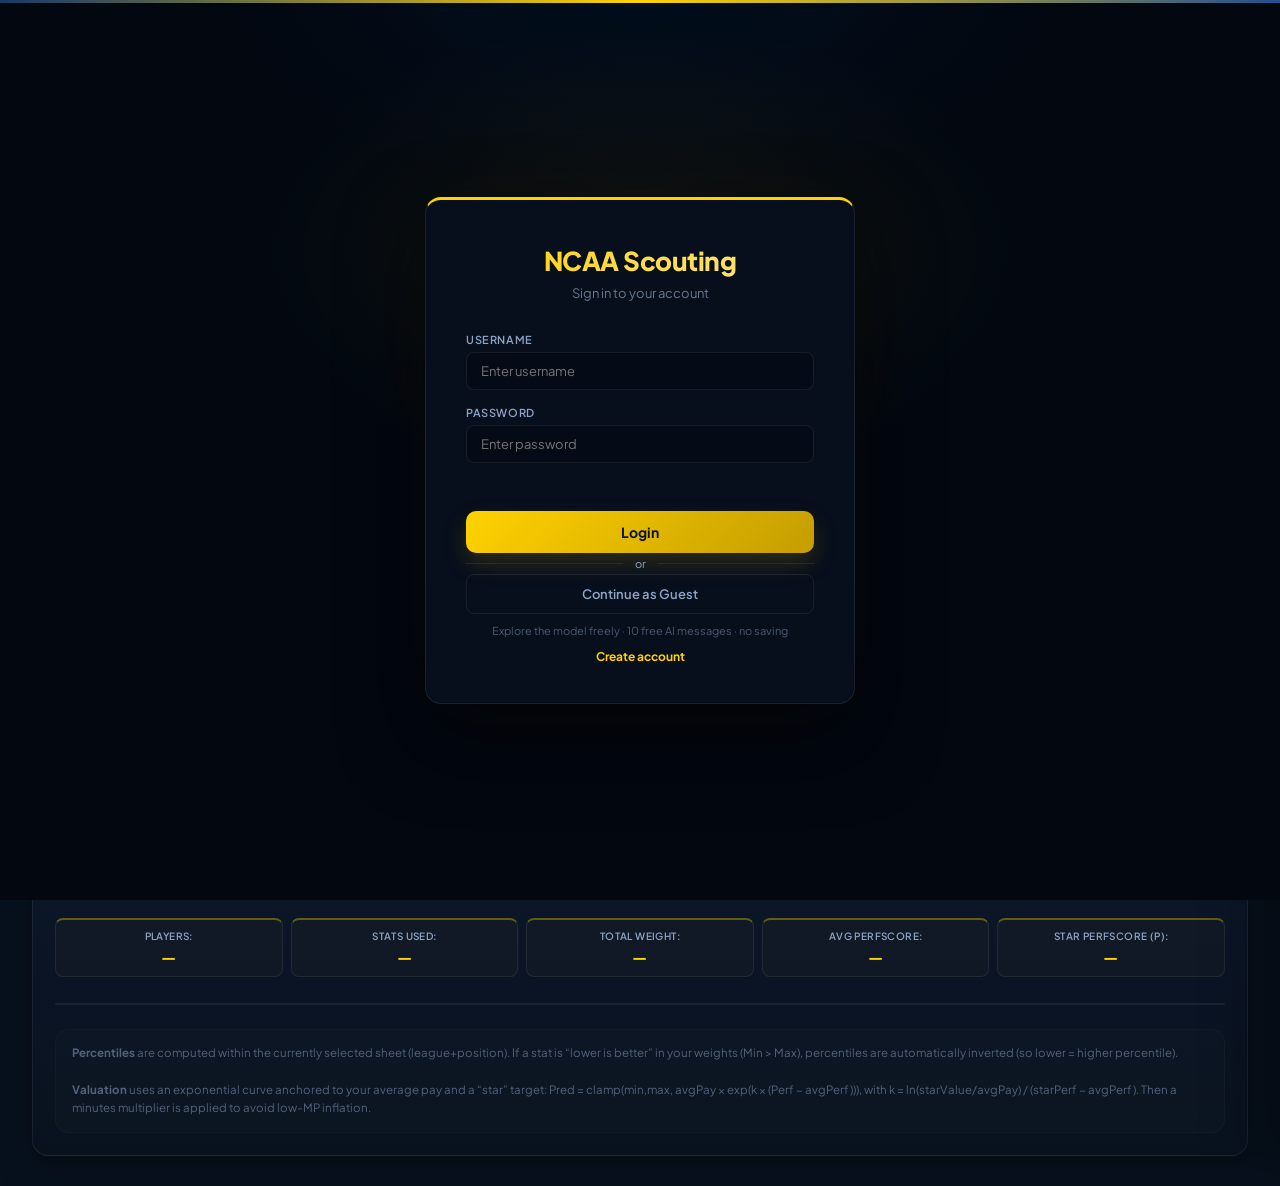
==== commit 30f146cc: "Add Wings position groups across MBB and WBB scouting" ====
--- a/index.html
+++ b/index.html
@@ -9,37 +9,37 @@
   <link rel="preconnect" href="https://fonts.gstatic.com" crossorigin>
   <link rel="preconnect" href="https://hidden-salad-773b.bryanhkwan.workers.dev" crossorigin>
   <link rel="preconnect" href="https://white-pine-7669.bryanhkwan.workers.dev" crossorigin>
-  <link rel="stylesheet" href="styles.css">
+  <link rel="stylesheet" href="styles.css?v=positions-20260914">
   <link rel="stylesheet" href="https://fonts.googleapis.com/css2?family=Plus+Jakarta+Sans:ital,wght@0,400;0,500;0,600;0,700;0,800&display=swap" media="print" onload="this.media='all'">
   <!-- Modules — load in dependency order (no deps first, coordinator last) -->
-  <script src="modules/config.js?v=player-bios-20260914" defer></script>
-  <script src="modules/player-bios.js?v=player-bios-20260914" defer></script>
+  <script src="modules/config.js?v=positions-20260914" defer></script>
+  <script src="modules/player-bios.js?v=positions-20260914" defer></script>
   <script src="modules/auth.js" defer></script>
   <script src="modules/notes.js" defer></script>
   <script src="modules/favorites.js" defer></script>
   <script src="modules/shares.js" defer></script>
-  <script src="modules/data.js?v=player-bios-20260914" defer></script>
-  <script src="modules/eval-presets.js" defer></script>
+  <script src="modules/data.js?v=positions-20260914" defer></script>
+  <script src="modules/eval-presets.js?v=positions-20260914" defer></script>
   <script src="modules/draft.js" defer></script>
-  <script src="modules/player-development.js" defer></script>
-  <script src="modules/players.js?v=player-bios-20260914" defer></script>
-  <script src="modules/profile.js?v=player-bios-20260914" defer></script>
-  <script src="modules/teambuilder.js?v=player-bios-20260914" defer></script>
+  <script src="modules/player-development.js?v=positions-20260914" defer></script>
+  <script src="modules/players.js?v=positions-20260914" defer></script>
+  <script src="modules/profile.js?v=positions-20260914" defer></script>
+  <script src="modules/teambuilder.js?v=positions-20260914" defer></script>
   <script src="modules/dashboard-prefs.js" defer></script>
   <script src="modules/admin.js" defer></script>
-  <script src="modules/portal.js" defer></script>
-  <script src="modules/teams.js" defer></script>
+  <script src="modules/portal.js?v=positions-20260914" defer></script>
+  <script src="modules/teams.js?v=positions-20260914" defer></script>
   <script src="modules/shot-analytics.js" defer></script>
   <script src="modules/lab.js" defer></script>
-  <script src="modules/value-lab.js" defer></script>
-  <script src="modules/chat.js?v=player-bios-20260914" defer></script>
-  <script src="modules/help-content.js" defer></script>
+  <script src="modules/value-lab.js?v=positions-20260914" defer></script>
+  <script src="modules/chat.js?v=positions-20260914" defer></script>
+  <script src="modules/help-content.js?v=positions-20260914" defer></script>
   <script src="modules/tour.js" defer></script>
   <script src="modules/help.js" defer></script>
   <script src="modules/trends.js" defer></script>
   <script src="modules/shortcuts.js" defer></script>
-  <script src="app.js" defer></script>
-  <script src="modules/profile-dossier.js?v=player-bios-20260914" defer></script>
+  <script src="app.js?v=positions-20260914" defer></script>
+  <script src="modules/profile-dossier.js?v=positions-20260914" defer></script>
   <script src="modules/profile-route.js" defer></script>
   <script src="modules/team-explainer.js" defer></script>
 </head>
@@ -147,7 +147,7 @@
       <h1>Basketball Operations Dashboard</h1>
       <p class="sub">
         Scouting, portal monitoring, team intelligence, and roster investment analysis for UToledo Athletics.
-        Uses CBD, ESPN, worker-backed portal feeds, and position bucketing (G/G-F -> Guards, F/C/F-C/C-F -> Bigs).
+        Uses CBD, ESPN, and worker-backed portal feeds. Players are grouped as Guards, Wings, or Bigs using listed positions, with height and playing-role fallbacks marked as inferred.
       </p>
     </div>
     <div class="appControlRail">
@@ -276,8 +276,9 @@
 
       <div class="playersControlCell">
         <label>Position rules</label><br/>
-        <div class="tabs">
+        <div class="tabs positionTabs" aria-label="Position group">
           <button class="tab active" data-pos="Guards" id="tabGuards">Guards</button>
+          <button class="tab" data-pos="Wings" id="tabWings">Wings</button>
           <button class="tab" data-pos="Bigs" id="tabBigs">Bigs</button>
         </div>
       </div>
@@ -290,7 +291,7 @@
           <option value="playmaking">Playmaking</option>
           <option value="defense">Defense</option>
           <option value="rim">Rim Protection (Bigs)</option>
-          <option value="rebounding">Rebounding (Bigs)</option>
+          <option value="rebounding">Rebounding</option>
         </select>
       </div>
       <div class="playersControlCell playersSearchBlock">
@@ -401,7 +402,7 @@
         <div class="row" style="justify-content:space-between">
           <div>
             <div class="playersPanelTitle">Weights / Min / Max</div>
-            <div class="playersPanelSub">Switches with Guards/Bigs automatically.</div>
+            <div class="playersPanelSub">Separate weights for Guards, Wings, and Bigs.</div>
           </div>
           <div class="row" style="gap:8px">
   <label class="pill" style="display:flex;align-items:center;gap:8px;cursor:pointer;user-select:none">
@@ -595,7 +596,7 @@
             <label>Archetype</label><br/>
             <select id="portalArchetypeFilter" style="width:160px">
               <option value="" selected>All archetypes</option>
-              <optgroup label="Guards">
+              <optgroup label="Guards and Wings">
                 <option value="Shooter">Shooter</option>
                 <option value="Efficient">Efficient</option>
                 <option value="Scorer">Scorer</option>
@@ -604,6 +605,7 @@
                 <option value="Disruptor">Disruptor</option>
                 <option value="Defender">Defender</option>
                 <option value="Impact">Impact</option>
+                <option value="Wing Role">Wing Role</option>
               </optgroup>
               <optgroup label="Bigs">
                 <option value="Rim Protector">Rim Protector</option>
@@ -676,6 +678,7 @@
             <select id="portalNeedFilter" style="width:150px">
               <option value="all" selected>All positions</option>
               <option value="guard">Guards</option>
+              <option value="wing">Wings</option>
               <option value="big">Bigs</option>
             </select>
           </div>
@@ -784,7 +787,7 @@
         <h2 class="opsHeroTitle">Team Builder</h2>
         <span class="opsHeroBadge">What-if workspace</span>
       </div>
-      <p class="opsHeroText">Build hypothetical rosters, balance your guard-big mix, pressure-test budget decisions, and see how a scenario changes your team profile before anything becomes real.</p>
+      <p class="opsHeroText">Build hypothetical rosters, balance Guards, Wings, and Bigs, pressure-test budget decisions, and see how a scenario changes your team profile before anything becomes real.</p>
       <div class="opsHeroTags">
         <span class="opsHeroTag">Roster fit</span>
         <span class="opsHeroTag">Budget controls</span>
@@ -820,8 +823,9 @@
         <div><label>Budget</label><br/><input id="tbBudget" type="number" step="10000" value="500000" style="width:100px"></div>
         <div><label>Player cap</label><br/><input id="tbPlayerCap" type="number" step="5000" value="150000" style="width:90px"></div>
         <div><label>Max roster</label><br/><input id="tbMaxRoster" type="number" step="1" min="1" max="25" value="13" style="width:60px"></div>
-        <div><label>Guards</label><br/><input id="tbTargetGuards" type="number" step="1" min="0" max="15" value="8" style="width:48px;text-align:center"></div>
-        <div><label>Bigs</label><br/><input id="tbTargetBigs" type="number" step="1" min="0" max="15" value="5" style="width:48px;text-align:center"></div>
+        <div><label for="tbTargetGuards">Guards</label><br/><input id="tbTargetGuards" type="number" step="1" min="0" max="15" value="5" style="width:48px;text-align:center"></div>
+        <div><label for="tbTargetWings">Wings</label><br/><input id="tbTargetWings" type="number" step="1" min="0" max="15" value="5" style="width:48px;text-align:center"></div>
+        <div><label for="tbTargetBigs">Bigs</label><br/><input id="tbTargetBigs" type="number" step="1" min="0" max="15" value="3" style="width:48px;text-align:center"></div>
         <div><label>Weak below</label><br/>
           <div style="display:flex;align-items:center;gap:6px">
             <input id="tbWeakThresh" type="range" min="10" max="60" value="40" style="width:80px;accent-color:var(--accent)">
@@ -841,8 +845,9 @@
 
     <div class="tbKpis" id="tbKpis">
       <span class="pill">Roster: <b id="tbCount">0</b> / <b id="tbMaxLabel">13</b></span>
-      <span class="pill">Guards: <b id="tbGuardCount">0</b> / <b id="tbGuardTarget">8</b></span>
-      <span class="pill">Bigs: <b id="tbBigCount">0</b> / <b id="tbBigTarget">5</b></span>
+      <span class="pill">Guards: <b id="tbGuardCount">0</b> / <b id="tbGuardTarget">5</b></span>
+      <span class="pill">Wings: <b id="tbWingCount">0</b> / <b id="tbWingTarget">5</b></span>
+      <span class="pill">Bigs: <b id="tbBigCount">0</b> / <b id="tbBigTarget">3</b></span>
       <span class="pill">Total cost: <b id="tbCost">$0</b></span>
       <span class="pill">Remaining: <b id="tbRemaining">$500,000</b></span>
       <span class="pill" id="tbPosNote" style="display:none;border-color:rgba(251,191,36,.3);color:var(--warn)"></span>
@@ -936,6 +941,7 @@
     <div class="tbKpis" id="oppKpis" style="margin-top:10px">
       <span class="pill">Roster: <b id="oppCount">0</b></span>
       <span class="pill">Guards: <b id="oppGuardCount">0</b></span>
+      <span class="pill">Wings: <b id="oppWingCount">0</b></span>
       <span class="pill">Bigs: <b id="oppBigCount">0</b></span>
     </div>
 
@@ -1337,7 +1343,7 @@
         <p>PerfScore is the main player evaluation score. Each active stat is normalized between your configured Min and Max, weighted by your selected stat weight, then rolled into one composite score.</p>
         <p style="margin-top:10px"><b>Formula:</b> PerfScore = sum(weight x normalized stat) / sum(active weights)</p>
         <p style="margin-top:10px">Higher-is-better stats, like points or assists, reward strong raw values. Lower-is-better stats, like turnovers, are inverted automatically so a better underlying performance still scores higher.</p>
-        <p style="margin-top:10px">PerfScore is always calculated inside the current league and position bucket, so guards are only compared with guards and bigs are only compared with bigs.</p>
+        <p style="margin-top:10px">PerfScore and percentiles are calculated separately for Guards, Wings, and Bigs within each league.</p>
       </div>
     </div>
 
@@ -1354,12 +1360,15 @@
     <div class="methodSection" id="methodPositionGroupsSection">
       <div class="methodHead">Position Groups</div>
       <div class="methodBody">
-        <p>For percentile calculations, the dashboard buckets players into two broad role groups:</p>
+        <p>MBB and WBB each have three separate scoring and percentile groups. Original source positions remain visible beside the dashboard group:</p>
         <ul style="margin-top:10px;padding-left:18px;display:flex;flex-direction:column;gap:6px">
-          <li><b>Guards</b> - G, G-F</li>
-          <li><b>Bigs</b> - F, C, F-C, C-F</li>
+          <li><b>Guards</b> - G, PG, SG and combination guards</li>
+          <li><b>Wings</b> - SF, G-F and F-G; perimeter forwards identified by the fallback rules</li>
+          <li><b>Bigs</b> - PF, C, F-C and C-F; interior forwards identified by the fallback rules</li>
         </ul>
-        <p style="margin-top:10px">This keeps comparison logic more honest. A guard is not graded against a rim-protecting center, and a big is not graded against a primary ball handler.</p>
+        <p style="margin-top:10px">A generic F does not distinguish a small forward from a power forward. The starting split is 6′7″ for MBB and 6′1″ for WBB: shorter forwards go to Wings, taller forwards to Bigs. Hybrid-height forwards can move to Wings with perimeter shooting or passing evidence. MBB forwards at 6′10″ or taller and WBB forwards at 6′3″ or taller go to Bigs.</p>
+        <p style="margin-top:10px">Role evidence requires at least five games and ten minutes per game. Perimeter shooting means at least 1.5 three-point attempts per game and a 30% share of field-goal attempts when available. A passing wing has at least 2.5 assists, fewer than eight rebounds in MBB (seven in WBB), and fewer than 0.75 blocks per game. Unknown positions use size and role; records without enough evidence receive a provisional group.</p>
+        <p style="margin-top:10px">Fallback groups are marked <b>inferred</b>; profiles explain the rule used. These are scouting categories, not claims about a player's position on every possession. Wings have editable weights emphasizing perimeter production, rebounding and two-way contribution. Existing two-group evaluation presets keep their settings and receive the league's default Wings weights.</p>
       </div>
     </div>
 
@@ -1427,7 +1436,7 @@
       <div class="methodHead">WBB Defaults</div>
       <div class="methodBody">
         <p>WBB uses its own default weights and min/max ranges because the stat environment is different from MBB. The scoring model is not a direct copy-paste from the men's side.</p>
-        <p style="margin-top:10px"><b>Guards</b> lean more heavily on playmaking efficiency, defensive activity, and balanced shooting context. <b>Bigs</b> lean more heavily on rebounding, rim impact, and efficient frontcourt finishing.</p>
+        <p style="margin-top:10px"><b>Guards</b> emphasize playmaking efficiency, defensive activity, and shooting. <b>Wings</b> balance perimeter production, rebounding, and two-way impact. <b>Bigs</b> emphasize rebounding, rim impact, and efficient frontcourt finishing.</p>
         <p style="margin-top:10px">Draft Radar remains MBB-only. WBB player evaluation still uses the same dashboard structure, but not every MBB-specific downstream model is carried over.</p>
       </div>
     </div>
--- a/styles.css
+++ b/styles.css
@@ -163,6 +163,8 @@
     .hint{font-size:11.5px;color:var(--muted);margin-top:10px;line-height:1.6;opacity:.55}
     .divider{height:1px;background:var(--line);margin:12px 0}
     .tabs{display:flex;gap:4px;flex-wrap:wrap}
+    .positionTabs{display:grid;grid-template-columns:repeat(3,minmax(0,1fr));width:100%}
+    .positionTabs .tab{min-width:0;min-height:44px;padding:7px 4px}
     .tab{background:transparent;border:1px solid var(--line);color:var(--muted);border-radius:8px;padding:7px 14px;cursor:pointer;font-size:12px;font-weight:700;transition:all .2s}
     .tab:hover{border-color:rgba(255,255,255,.12);color:var(--text)}
     .tab.active{border-color:var(--accent);color:var(--accent);background:rgba(var(--accent-rgb),.06);box-shadow:0 0 12px rgba(var(--accent-rgb),.06)}
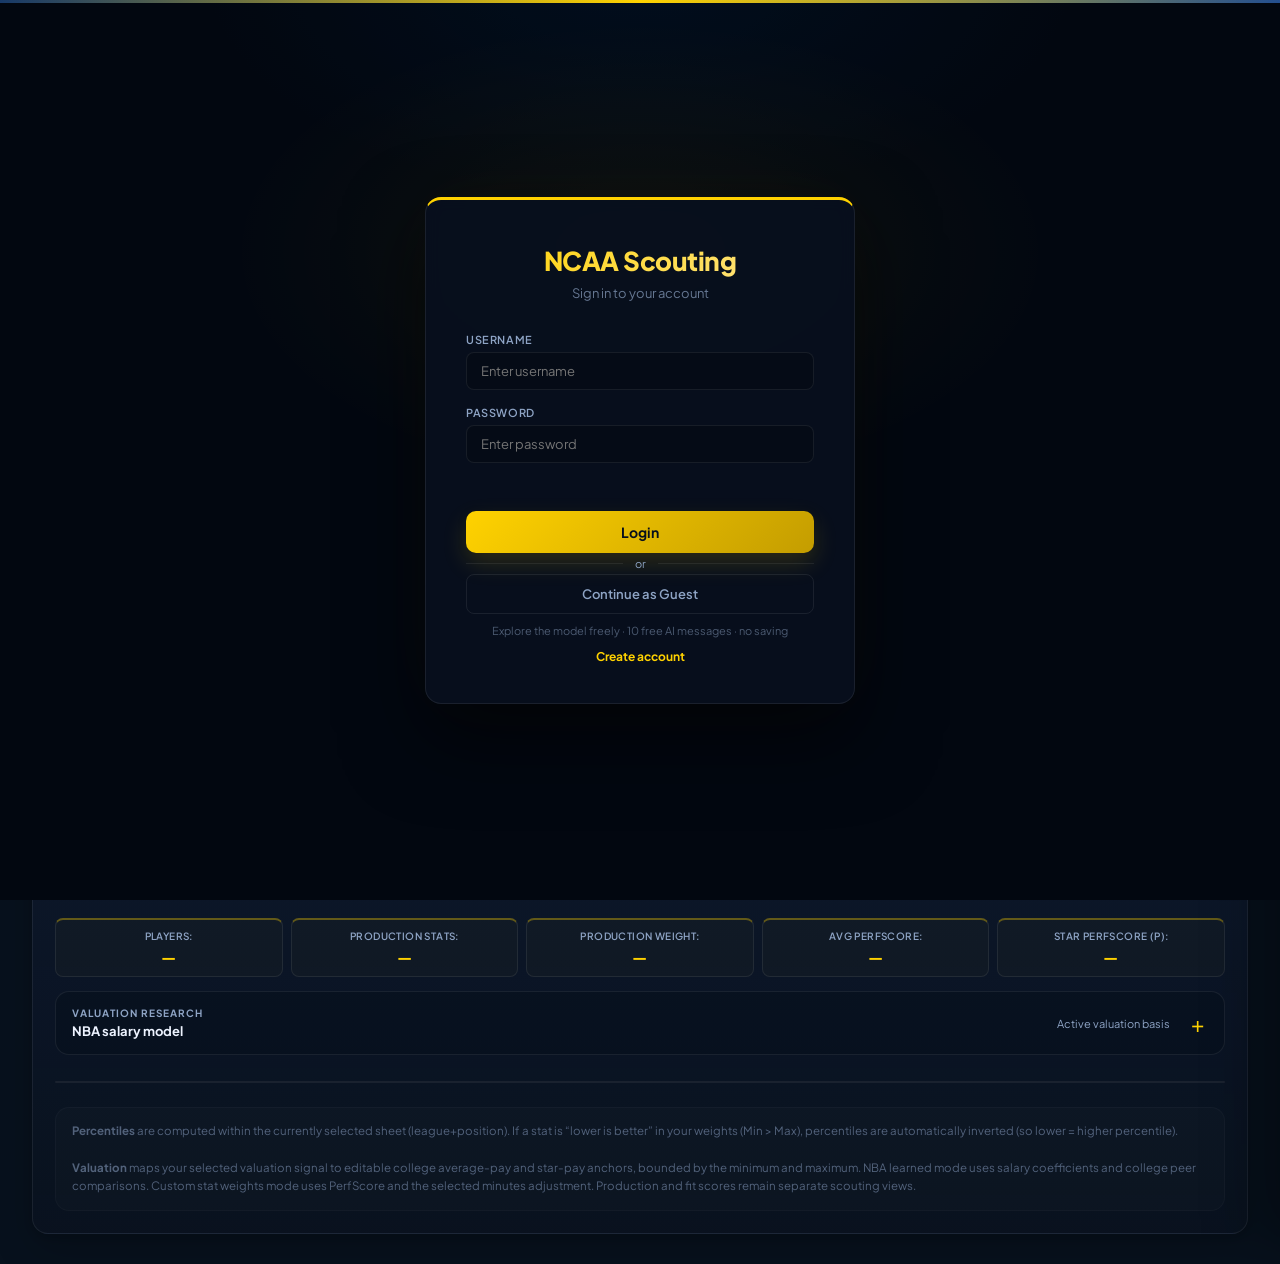
==== commit 2b97ff51: "Learn position-specific valuation signals from NBA salaries" ====
--- a/index.html
+++ b/index.html
@@ -9,7 +9,7 @@
   <link rel="preconnect" href="https://fonts.gstatic.com" crossorigin>
   <link rel="preconnect" href="https://hidden-salad-773b.bryanhkwan.workers.dev" crossorigin>
   <link rel="preconnect" href="https://white-pine-7669.bryanhkwan.workers.dev" crossorigin>
-  <link rel="stylesheet" href="styles.css?v=positions-20260914">
+  <link rel="stylesheet" href="styles.css?v=nba-model-20260914">
   <link rel="stylesheet" href="https://fonts.googleapis.com/css2?family=Plus+Jakarta+Sans:ital,wght@0,400;0,500;0,600;0,700;0,800&display=swap" media="print" onload="this.media='all'">
   <!-- Modules — load in dependency order (no deps first, coordinator last) -->
   <script src="modules/config.js?v=positions-20260914" defer></script>
@@ -18,12 +18,14 @@
   <script src="modules/notes.js" defer></script>
   <script src="modules/favorites.js" defer></script>
   <script src="modules/shares.js" defer></script>
-  <script src="modules/data.js?v=positions-20260914" defer></script>
+  <script src="data/nba-valuation-model.js?v=nba-model-20260914" defer></script>
+  <script src="modules/nba-valuation.js?v=nba-model-20260914" defer></script>
+  <script src="modules/data.js?v=nba-model-20260914" defer></script>
   <script src="modules/eval-presets.js?v=positions-20260914" defer></script>
   <script src="modules/draft.js" defer></script>
   <script src="modules/player-development.js?v=positions-20260914" defer></script>
   <script src="modules/players.js?v=positions-20260914" defer></script>
-  <script src="modules/profile.js?v=positions-20260914" defer></script>
+  <script src="modules/profile.js?v=nba-model-20260914" defer></script>
   <script src="modules/teambuilder.js?v=positions-20260914" defer></script>
   <script src="modules/dashboard-prefs.js" defer></script>
   <script src="modules/admin.js" defer></script>
@@ -32,13 +34,14 @@
   <script src="modules/shot-analytics.js" defer></script>
   <script src="modules/lab.js" defer></script>
   <script src="modules/value-lab.js?v=positions-20260914" defer></script>
-  <script src="modules/chat.js?v=positions-20260914" defer></script>
+  <script src="modules/chat.js?v=nba-model-20260914" defer></script>
   <script src="modules/help-content.js?v=positions-20260914" defer></script>
   <script src="modules/tour.js" defer></script>
   <script src="modules/help.js" defer></script>
   <script src="modules/trends.js" defer></script>
   <script src="modules/shortcuts.js" defer></script>
-  <script src="app.js?v=positions-20260914" defer></script>
+  <script src="modules/nba-valuation-ui.js?v=nba-model-20260914" defer></script>
+  <script src="app.js?v=nba-model-20260914" defer></script>
   <script src="modules/profile-dossier.js?v=positions-20260914" defer></script>
   <script src="modules/profile-route.js" defer></script>
   <script src="modules/team-explainer.js" defer></script>
@@ -330,11 +333,32 @@
 
       <div class="kpis playersSnapshotStrip">
         <span class="pill">Players: <b id="kpiPlayers">—</b></span>
-        <span class="pill">Stats used: <b id="kpiStats">—</b></span>
-        <span class="pill">Total weight: <b id="kpiTotalW">—</b></span>
+        <span class="pill">Production stats: <b id="kpiStats">—</b></span>
+        <span class="pill">Production weight: <b id="kpiTotalW">—</b></span>
         <span class="pill">Avg PerfScore: <b id="kpiAvgPerf">—</b></span>
         <span class="pill">Star PerfScore (p): <b id="kpiStarPerf">—</b></span>
       </div>
+
+      <details id="nbaValuationPanel" class="nbaModelPanel">
+        <summary>
+          <span><span class="nbaModelEyebrow">Valuation research</span><strong>NBA salary model</strong></span>
+          <span id="nbaModelStatus" class="nbaModelStatus">Loading model</span>
+        </summary>
+        <div class="nbaModelBody">
+          <div id="nbaModelControls" class="nbaModelToolbar" hidden>
+            <div>
+              <label for="nbaModelGroup">NBA position group</label>
+              <select id="nbaModelGroup">
+                <option value="Guards">Guards</option>
+                <option value="Wings">Wings</option>
+                <option value="Bigs">Bigs</option>
+              </select>
+            </div>
+            <p class="nbaModelIntro">Explore the salary associations behind the college valuation. Production and fit scores remain separate scouting views.</p>
+          </div>
+          <div id="nbaModelContent"><p class="nbaModelNote">Loading the NBA salary reference.</p></div>
+        </div>
+      </details>
 
       <div style="margin-top:12px" class="scrollY playersTableShell">
         <table>
@@ -349,10 +373,9 @@
         <b>Percentiles</b> are computed within the currently selected sheet (league+position).
         If a stat is “lower is better” in your weights (Min &gt; Max), percentiles are automatically inverted (so lower = higher percentile).
         <br><br>
-        <b>Valuation</b> uses an exponential curve anchored to your average pay and a “star” target:
-        <span class="muted">Pred = clamp(min,max, avgPay × exp(k × (Perf − avgPerf)))</span>,
-        with <span class="muted">k = ln(starValue/avgPay) / (starPerf − avgPerf)</span>.
-        Then a minutes multiplier is applied to avoid low-MP inflation.
+        <b>Valuation</b> maps your selected valuation signal to editable college average-pay and star-pay anchors, bounded by the minimum and maximum.
+        NBA learned mode uses salary coefficients and college peer comparisons. Custom stat weights mode uses PerfScore and the selected minutes adjustment.
+        Production and fit scores remain separate scouting views.
       </div>
     </div>
   </div>
@@ -434,7 +457,7 @@
   <span class="pill">Remaining: <b id="wRemaining">—</b></span>
   <span class="pill" id="wOverBox" style="display:none; border-color:#3b2a2a; background:#1a1111; color:#ffd0d0">Over by: <b id="wOver">—</b></span>
 </div>
-<div class="hint">Tip: rows with <b>W ≠ 0</b> are your default selections (highlighted). Direction shows as ↑ (higher is better) or ↓ (lower is better). Defaults are optimized to avoid multicollinearity. Add any available stat with W=0 if you want to customize.</div>
+<div class="hint">Tip: rows with <b>W ≠ 0</b> are your default selections (highlighted). Direction shows as ↑ (higher is better) or ↓ (lower is better). Add any available stat with W=0 if you want to customize. These weights set the production score; they drive dollar valuations only when <b>Custom stat weights</b> is selected as the valuation basis.</div>
       </div>
 
       <div class="card playerSideCard" id="valuationCard">
@@ -448,9 +471,18 @@
 
         <div class="divider"></div>
 
+        <div class="nbaBasisControl">
+          <label for="nbaValuationBasis">Valuation basis</label>
+          <select id="nbaValuationBasis" aria-describedby="nbaValuationBasisHint">
+            <option value="nba" selected>NBA learned coefficients</option>
+            <option value="custom">Custom stat weights</option>
+          </select>
+          <p id="nbaValuationBasisHint" class="hint">NBA salary associations are calibrated to your college pay anchors. College transfer performance has not been validated.</p>
+        </div>
+
         <div class="row">
           <div>
-            <label>Average pay</label><br/>
+            <label>Pay at mean signal</label><br/>
             <input id="avgPay" type="number" step="1000" value="90000">
           </div>
           <div>
@@ -469,14 +501,14 @@
             <input id="starValue" type="number" step="5000" value="325000">
           </div>
           <div>
-            <label>Star percentile (PerfScore)</label><br/>
+            <label>Star percentile (valuation signal)</label><br/>
             <input id="starPct" type="number" step="0.01" min="0.5" max="0.999" value="0.97">
           </div>
         </div>
 
         <div class="row" style="margin-top:10px">
           <div>
-            <label>Minutes adjust</label><br/>
+            <label>Minutes adjust (custom weights)</label><br/>
             <select id="mpMode">
               <option value="on" selected>On (min(1, sqrt(MP/MP_p)))</option>
               <option value="off">Off</option>
@@ -488,9 +520,11 @@
           </div>
         </div>
 
+        <p id="nbaMinutesHint" class="hint" hidden>Minutes are already an NBA model input; learned mode applies no second minutes adjustment.</p>
+
         <div class="hint">
           If you change <b>starValue</b>, you are changing the slope of the curve:
-          bigger starValue → higher top-end valuations (more spread above average), while keeping average anchored at avgPay.
+          bigger starValue → higher top-end valuations (more spread above the mean signal), while keeping pay at the mean signal anchored at avgPay. This anchor is not the arithmetic average of all player quotes.
         </div>
       </div>
 
@@ -499,7 +533,7 @@
         <div class="row" style="justify-content:space-between">
           <div>
             <div class="playersPanelTitle">Conference multiplier</div>
-            <div class="playersPanelSub">Multiplies PerfScore by conference strength. <span id="confMultLeagueNote" style="color:var(--warn)"></span></div>
+            <div class="playersPanelSub">Adjusts valuation for conference context. <span id="confMultLeagueNote" style="color:var(--warn)"></span></div>
           </div>
           <div class="row" style="gap:10px">
             <label class="toggleSwitch" title="Toggle conference multiplier on/off">
@@ -2249,6 +2283,10 @@
               <div class="muted" style="font-size:12px">Open a player to view their projection band.</div>
             </div>
           </div>
+          <details id="mNbaValuationPanel" class="nbaModelPanel nbaProfilePanel" hidden>
+            <summary><strong>NBA model contribution</strong><span id="mNbaValuationStatus" class="nbaModelStatus">College peer comparison</span></summary>
+            <div id="mNbaValuationContent" class="nbaModelBody"></div>
+          </details>
         </div>
 
         <!-- TAB: Game Data -->
--- a/styles.css
+++ b/styles.css
@@ -67,6 +67,67 @@
     .playersSnapshotStrip .pill{background:linear-gradient(180deg, rgba(255,255,255,.055), rgba(255,255,255,.02));border-color:rgba(255,255,255,.08);border-top-color:rgba(var(--accent-rgb),.34)}
     .playersTableShell{border-radius:18px;background:rgba(5,11,20,.34);border:1px solid rgba(255,255,255,.06);box-shadow:inset 0 1px 0 rgba(255,255,255,.03)}
     .playersBoardFootnote{margin-top:0;padding:14px 16px;border-radius:14px;background:rgba(255,255,255,.025);border:1px solid rgba(255,255,255,.05);opacity:.9}
+    .nbaModelPanel{min-width:0;border:1px solid var(--line);border-radius:14px;background:rgba(4,10,18,.24);overflow:hidden;scroll-margin-top:calc(var(--header-h) + var(--nav-h) + 14px)}
+    .nbaModelPanel[hidden],.nbaModelPanel [hidden],.nbaBasisControl[hidden],#nbaMinutesHint[hidden]{display:none!important}
+    .nbaModelPanel>summary{display:flex;align-items:center;justify-content:space-between;gap:16px;min-height:62px;padding:13px 16px;cursor:pointer;list-style:none;font-size:13px}
+    .nbaModelPanel>summary::-webkit-details-marker{display:none}
+    .nbaModelPanel>summary::after{content:'+';flex:0 0 22px;font-size:22px;color:var(--accent);text-align:center}
+    .nbaModelPanel[open]>summary::after{content:'−'}
+    .nbaModelPanel>summary>span:first-child{flex:1}
+    .nbaModelPanel>summary:hover{background:rgba(var(--accent-rgb),.035)}
+    .nbaModelPanel>summary:focus-visible,.nbaModelPanel select:focus-visible,.nbaModelPanel button:focus-visible,.nbaModelTableWrap:focus-visible,.nbaBasisControl select:focus-visible{outline:2px solid var(--accent);outline-offset:-3px}
+    .nbaModelEyebrow{display:block;font-size:10px;font-weight:700;letter-spacing:.1em;text-transform:uppercase;color:var(--muted);margin-bottom:4px}
+    .nbaModelStatus{font-size:11px;color:var(--muted);text-align:right}
+    .nbaModelBody{border-top:1px solid var(--line);padding:16px;min-width:0}
+    .nbaModelToolbar{display:flex;justify-content:space-between;align-items:end;gap:16px;margin-bottom:16px}
+    .nbaModelToolbar label,.nbaBasisControl label{display:block;margin-bottom:6px;color:var(--text);font-size:12px;font-weight:700}
+    .nbaModelToolbar select{width:170px;min-height:44px}
+    .nbaModelIntro{max-width:660px;color:var(--muted);font-size:12px;line-height:1.65}
+    .nbaModelNote{font-size:12px;line-height:1.7;color:var(--muted);overflow-wrap:anywhere}
+    .nbaModelNote+.nbaModelNote{margin-top:8px}
+    .nbaModelNote strong{color:var(--text)}
+    .nbaModelNotice{padding:12px 14px;margin:12px 0;border-left:3px solid var(--warn);background:rgba(var(--accent-rgb),.035);font-size:12px;line-height:1.65;color:var(--text);border-radius:0 8px 8px 0}
+    .nbaModelMetrics{display:grid;grid-template-columns:repeat(auto-fit,minmax(125px,1fr));gap:10px;margin:14px 0}
+    .nbaModelMetric{padding:12px;border:1px solid var(--line);border-radius:10px;background:rgba(255,255,255,.018);min-width:0}
+    .nbaModelMetric dt{font-size:11px;color:var(--muted);line-height:1.5}
+    .nbaModelMetric dd{font-size:19px;font-weight:800;color:var(--text);margin-top:5px;font-variant-numeric:tabular-nums;overflow-wrap:anywhere}
+    .nbaModelSectionTitle{font-size:13px;color:var(--text);font-weight:800;margin:18px 0 9px}
+    .nbaModelHeight{padding:14px;border:1px solid rgba(var(--accent-rgb),.18);border-radius:10px;background:rgba(var(--accent-rgb),.035);margin:14px 0}
+    .nbaModelHeight h3{font-size:13px;margin-bottom:7px}
+    .nbaModelTableWrap{overflow-x:auto;max-width:100%;border:1px solid var(--line);border-radius:10px;scrollbar-width:thin}
+    .nbaModelTable{width:100%;min-width:590px;border-collapse:collapse;font-size:12px}
+    .nbaModelTable caption{text-align:left;padding:12px;color:var(--muted);font-size:11px;line-height:1.6;caption-side:top}
+    .nbaModelTable th,.nbaModelTable td{padding:10px 12px;border-bottom:1px solid var(--line);text-align:right;font-variant-numeric:tabular-nums}
+    .nbaModelTable th{position:static;background:rgba(255,255,255,.025);font-size:11px;font-weight:700;color:var(--muted);cursor:default;white-space:normal}
+    .nbaModelTable th:first-child,.nbaModelTable td:first-child{text-align:left}
+    .nbaModelTable td:first-child{white-space:normal;min-width:145px}
+    .nbaModelTable tr:last-child td{border-bottom:0}
+    .nbaModelTable tbody tr:hover{background:rgba(255,255,255,.02)}
+    .nbaModelTable tr.nbaHeightRow{background:rgba(var(--accent-rgb),.035)}
+    .nbaModelFeatureNote{display:block;font-size:10px;color:var(--muted);line-height:1.5;margin-top:3px}
+    .nbaModelEffect{display:grid;grid-template-columns:minmax(40px,72px) 66px;justify-content:end;align-items:center;gap:9px}
+    .nbaModelBar{height:5px;border-radius:4px;background:rgba(255,255,255,.07);overflow:hidden}
+    .nbaModelBar>span{display:block;height:100%;border-radius:4px;background:var(--accent2)}
+    .nbaModelEffect[data-sign="negative"] .nbaModelBar>span{background:var(--muted)}
+    .nbaModelEffect output{font-variant-numeric:tabular-nums;color:var(--text)}
+    .nbaModelEquation{display:block;overflow-wrap:anywhere;margin:10px 0;font:12px/1.7 ui-monospace,monospace;color:var(--text)}
+    .nbaModelSubdetails{margin-top:14px}
+    .nbaModelSubdetails>summary{min-height:44px;display:list-item;padding:12px 6px;cursor:pointer;font-size:12px;font-weight:700;color:var(--text)}
+    .nbaModelSubdetails>summary:focus-visible{outline:2px solid var(--accent);outline-offset:2px}
+    .nbaModelLocked{display:flex;align-items:center;justify-content:space-between;gap:16px;flex-wrap:wrap}
+    .nbaModelLocked p{flex:1 1 240px}
+    .nbaModelLocked button{min-height:44px}
+    .nbaProfilePanel{margin-top:12px}
+    .nbaReconciliation{border:1px solid var(--line);border-radius:10px;overflow:hidden;margin-bottom:10px}
+    .nbaReconciliation>div{display:grid;grid-template-columns:minmax(0,1fr) auto;gap:14px;align-items:center;padding:11px 12px;border-bottom:1px solid var(--line);font-size:12px;line-height:1.6}
+    .nbaReconciliation>div:last-child{border-bottom:0;background:rgba(var(--accent-rgb),.05);font-weight:800}
+    .nbaReconciliation dt{color:var(--muted)}
+    .nbaReconciliation>div:last-child dt{color:var(--text)}
+    .nbaReconciliation dd{font-variant-numeric:tabular-nums;color:var(--text)}
+    .nbaBasisControl{margin-bottom:16px}
+    .nbaBasisControl select{width:100%;min-height:44px}
+    .nbaBasisControl .hint{margin-top:8px}
+    @media(max-width:640px){.nbaModelPanel>summary{gap:10px;padding:12px}.nbaModelBody{padding:12px}.nbaModelToolbar{align-items:stretch;flex-direction:column;gap:10px}.nbaModelToolbar select{width:100%}.nbaModelMetrics{grid-template-columns:repeat(2,minmax(0,1fr))}.nbaModelStatus{max-width:105px;font-size:10px}.nbaModelMetric dd{font-size:17px}.nbaModelHeight{padding:12px}.nbaModelTable{min-width:540px}.nbaModelTable th,.nbaModelTable td{padding:9px 10px}}
     .playerSideCard{padding:20px}
     .playerSideCard>.row:first-child{align-items:flex-start}
     .playersPanelTitle{font-size:14px;font-weight:800;letter-spacing:-.1px;color:#f7fbff}
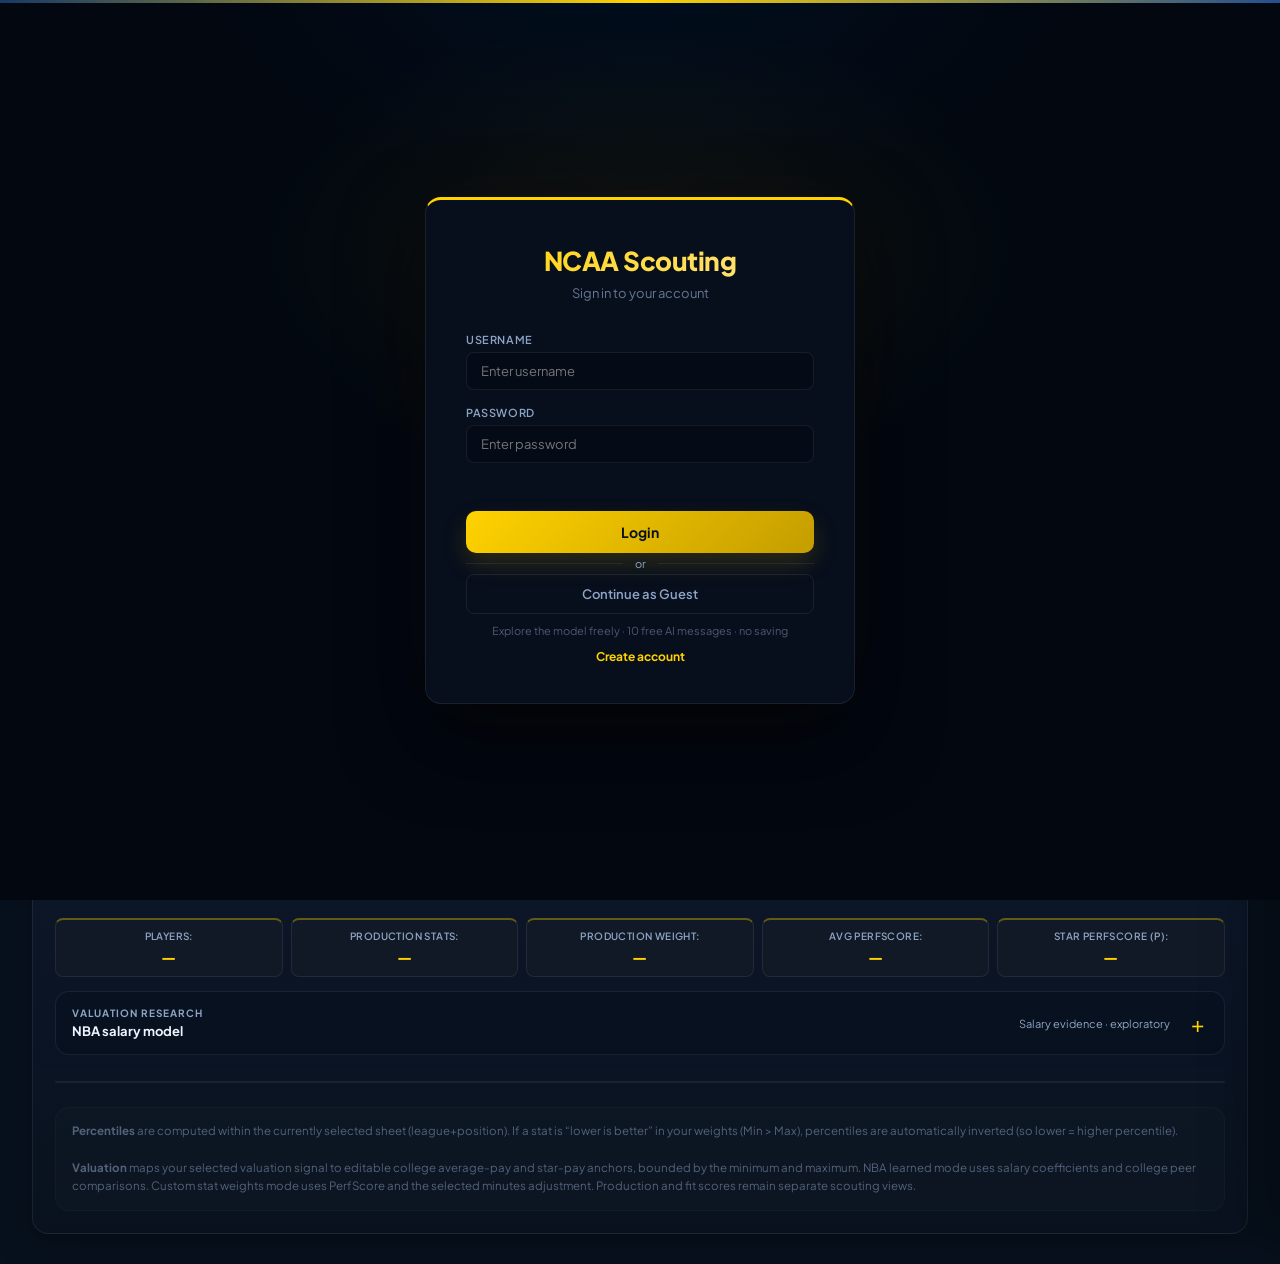
==== commit 5e65fb0a: "Add position-specific NBA salary evidence and uncertainty" ====
--- a/index.html
+++ b/index.html
@@ -9,7 +9,7 @@
   <link rel="preconnect" href="https://fonts.gstatic.com" crossorigin>
   <link rel="preconnect" href="https://hidden-salad-773b.bryanhkwan.workers.dev" crossorigin>
   <link rel="preconnect" href="https://white-pine-7669.bryanhkwan.workers.dev" crossorigin>
-  <link rel="stylesheet" href="styles.css?v=nba-model-20260914">
+  <link rel="stylesheet" href="styles.css?v=salary-evidence-20260914">
   <link rel="stylesheet" href="https://fonts.googleapis.com/css2?family=Plus+Jakarta+Sans:ital,wght@0,400;0,500;0,600;0,700;0,800&display=swap" media="print" onload="this.media='all'">
   <!-- Modules — load in dependency order (no deps first, coordinator last) -->
   <script src="modules/config.js?v=positions-20260914" defer></script>
@@ -19,6 +19,7 @@
   <script src="modules/favorites.js" defer></script>
   <script src="modules/shares.js" defer></script>
   <script src="data/nba-valuation-model.js?v=nba-model-20260914" defer></script>
+  <script src="data/nba-salary-evidence.js?v=salary-evidence-20260914" defer></script>
   <script src="modules/nba-valuation.js?v=nba-model-20260914" defer></script>
   <script src="modules/data.js?v=nba-model-20260914" defer></script>
   <script src="modules/eval-presets.js?v=positions-20260914" defer></script>
@@ -34,13 +35,13 @@
   <script src="modules/shot-analytics.js" defer></script>
   <script src="modules/lab.js" defer></script>
   <script src="modules/value-lab.js?v=positions-20260914" defer></script>
-  <script src="modules/chat.js?v=nba-model-20260914" defer></script>
+  <script src="modules/chat.js?v=salary-evidence-20260914" defer></script>
   <script src="modules/help-content.js?v=positions-20260914" defer></script>
   <script src="modules/tour.js" defer></script>
   <script src="modules/help.js" defer></script>
   <script src="modules/trends.js" defer></script>
   <script src="modules/shortcuts.js" defer></script>
-  <script src="modules/nba-valuation-ui.js?v=nba-model-20260914" defer></script>
+  <script src="modules/nba-valuation-ui.js?v=salary-evidence-20260914" defer></script>
   <script src="app.js?v=nba-model-20260914" defer></script>
   <script src="modules/profile-dossier.js?v=positions-20260914" defer></script>
   <script src="modules/profile-route.js" defer></script>
@@ -346,6 +347,10 @@
         </summary>
         <div class="nbaModelBody">
           <div id="nbaModelControls" class="nbaModelToolbar" hidden>
+            <div class="nbaEvidenceView" role="group" aria-label="NBA model view">
+              <button type="button" data-nba-view="evidence" aria-pressed="true">Salary evidence</button>
+              <button type="button" data-nba-view="prediction" aria-pressed="false">Prediction weights</button>
+            </div>
             <div>
               <label for="nbaModelGroup">NBA position group</label>
               <select id="nbaModelGroup">
@@ -354,7 +359,6 @@
                 <option value="Bigs">Bigs</option>
               </select>
             </div>
-            <p class="nbaModelIntro">Explore the salary associations behind the college valuation. Production and fit scores remain separate scouting views.</p>
           </div>
           <div id="nbaModelContent"><p class="nbaModelNote">Loading the NBA salary reference.</p></div>
         </div>
@@ -2284,7 +2288,7 @@
             </div>
           </div>
           <details id="mNbaValuationPanel" class="nbaModelPanel nbaProfilePanel" hidden>
-            <summary><strong>NBA model contribution</strong><span id="mNbaValuationStatus" class="nbaModelStatus">College peer comparison</span></summary>
+            <summary><strong>NBA prediction contributions</strong><span id="mNbaValuationStatus" class="nbaModelStatus">College peer comparison</span></summary>
             <div id="mNbaValuationContent" class="nbaModelBody"></div>
           </details>
         </div>
--- a/styles.css
+++ b/styles.css
@@ -117,6 +117,52 @@
     .nbaModelLocked{display:flex;align-items:center;justify-content:space-between;gap:16px;flex-wrap:wrap}
     .nbaModelLocked p{flex:1 1 240px}
     .nbaModelLocked button{min-height:44px}
+    .nbaEvidenceView{display:flex;flex-wrap:wrap;gap:6px;border:1px solid var(--line);border-radius:10px;padding:4px;background:rgba(0,0,0,.15)}
+    .nbaEvidenceView button{min-height:44px;border:1px solid transparent;border-radius:7px;padding:9px 15px;background:transparent;color:var(--muted);font-size:12px;font-weight:700;cursor:pointer}
+    .nbaEvidenceView button[aria-pressed="true"]{color:var(--text);background:rgba(var(--accent-rgb),.12);border-color:rgba(var(--accent-rgb),.32)}
+    .nbaEvidenceView button:hover{color:var(--text);background:rgba(var(--accent-rgb),.07)}
+    .nbaEvidenceHeading{display:flex;align-items:start;justify-content:space-between;gap:18px;margin-bottom:10px}
+    .nbaEvidenceHeading h3{font-size:16px;line-height:1.5;color:var(--text);margin:0 0 5px}
+    .nbaEvidenceHeading button{min-height:44px;flex-shrink:0;font-size:12px}
+    .nbaEvidenceSummary{border:1px solid rgba(var(--accent-rgb),.22);border-radius:12px;background:rgba(var(--accent-rgb),.03);padding:16px;margin:14px 0}
+    .nbaEvidenceSummary h3{font-size:14px;line-height:1.5;margin:0 0 12px;color:var(--text)}
+    .nbaEvidenceLead{font-size:13px;line-height:1.7;color:var(--text);max-width:900px;margin-bottom:14px}
+    .nbaEvidenceSummaryGrid{display:grid;grid-template-columns:1fr 1fr 1.3fr;gap:16px;margin:12px 0}
+    .nbaEvidenceSummaryGrid h4{font-size:12px;line-height:1.5;margin:0 0 5px;color:var(--text)}
+    .nbaEvidenceSummaryGrid p{font-size:12px;line-height:1.65;color:var(--muted);margin:0}
+    .nbaEvidenceForestWrap{margin:12px 0}
+    .nbaEvidenceForest{display:block;width:100%;min-width:760px;height:auto;background:rgba(0,0,0,.06)}
+    .nbaEvidenceForest text{font-family:inherit;fill:var(--text);font-variant-numeric:tabular-nums}
+    .nbaEvidenceForest .nbaEvidenceStat{font-size:11px;font-weight:700}
+    .nbaEvidenceForest .nbaEvidenceIncrement,.nbaEvidenceForest .nbaEvidenceTick{font-size:10px;fill:var(--muted)}
+    .nbaEvidenceForest .nbaEvidenceEstimate{font-size:11px;font-weight:700}
+    .nbaEvidenceGrid{stroke:var(--line);stroke-width:1;stroke-dasharray:3 4}
+    .nbaEvidenceZero{stroke:var(--muted);stroke-width:1.2}
+    .nbaEvidenceInterval{stroke:var(--muted);stroke-width:1.5}
+    .nbaEvidencePoint{fill:var(--bg);stroke:var(--text);stroke-width:1.6}
+    [data-evidence-status="supported"] .nbaEvidencePoint{fill:var(--accent);stroke:var(--accent)}
+    [data-evidence-status="supported"] .nbaEvidenceInterval{stroke:var(--accent);stroke-width:2}
+    .nbaEvidenceTable{min-width:1030px}
+    .nbaEvidenceTable th[scope="row"],.nbaModelTable th[scope="row"]{text-align:left;font-size:12px;color:var(--text);font-weight:700;background:transparent}
+    .nbaEvidenceTable td{white-space:nowrap}
+    .nbaEvidenceTable td:last-child{white-space:normal;min-width:135px;text-align:left}
+    .nbaEvidenceDecision{display:inline-block;border:1px solid var(--line);border-radius:6px;padding:4px 7px;font-size:10px;line-height:1.5;color:var(--muted);white-space:normal}
+    .nbaEvidenceDecision[data-evidence-status="supported"]{color:var(--text);border-color:rgba(var(--accent-rgb),.4);background:rgba(var(--accent-rgb),.08)}
+    .nbaEvidenceDecision[data-evidence-status="suggestive"]{color:var(--text);border-style:dashed}
+    .nbaEvidenceComparisonControl{margin:16px 0 10px}
+    .nbaEvidenceComparisonControl label{display:block;font-size:12px;font-weight:700;color:var(--text);margin-bottom:6px}
+    .nbaEvidenceComparisonControl select{min-height:44px;width:min(100%,300px)}
+    .nbaEvidenceSensitivity{min-width:920px}
+    .nbaEvidenceSensitivity td:last-child{white-space:normal;min-width:130px}
+    .nbaEvidenceChecksDownload{min-height:44px;margin-top:10px;font-size:12px}
+    .nbaEvidenceDefinitions{display:grid;grid-template-columns:repeat(2,minmax(0,1fr));gap:16px;margin:8px 0 16px}
+    .nbaEvidenceDefinitions h4{font-size:12px;color:var(--text);margin:0 0 6px}
+    .nbaEvidenceDefinitions p,.nbaEvidenceNotes{font-size:12px;line-height:1.7;color:var(--muted)}
+    .nbaEvidenceNotes{padding-left:20px;margin:12px 0}
+    .nbaEvidenceNotes li+li{margin-top:8px}
+    .nbaModelNote a{color:var(--accent);text-decoration:underline;text-underline-offset:3px}
+    .nbaModelNote a:focus-visible{outline:2px solid var(--accent);outline-offset:3px}
+    @media(max-width:640px){.nbaEvidenceView{width:100%}.nbaEvidenceView button{flex:1;padding:9px 6px}.nbaEvidenceHeading{flex-direction:column;gap:10px}.nbaEvidenceHeading h3{font-size:15px}.nbaEvidenceSummary{padding:12px}.nbaEvidenceSummaryGrid,.nbaEvidenceDefinitions{grid-template-columns:1fr;gap:12px}.nbaEvidenceTable{min-width:1030px}.nbaEvidenceSummaryGrid h4{margin-bottom:3px}}
     .nbaProfilePanel{margin-top:12px}
     .nbaReconciliation{border:1px solid var(--line);border-radius:10px;overflow:hidden;margin-bottom:10px}
     .nbaReconciliation>div{display:grid;grid-template-columns:minmax(0,1fr) auto;gap:14px;align-items:center;padding:11px 12px;border-bottom:1px solid var(--line);font-size:12px;line-height:1.6}
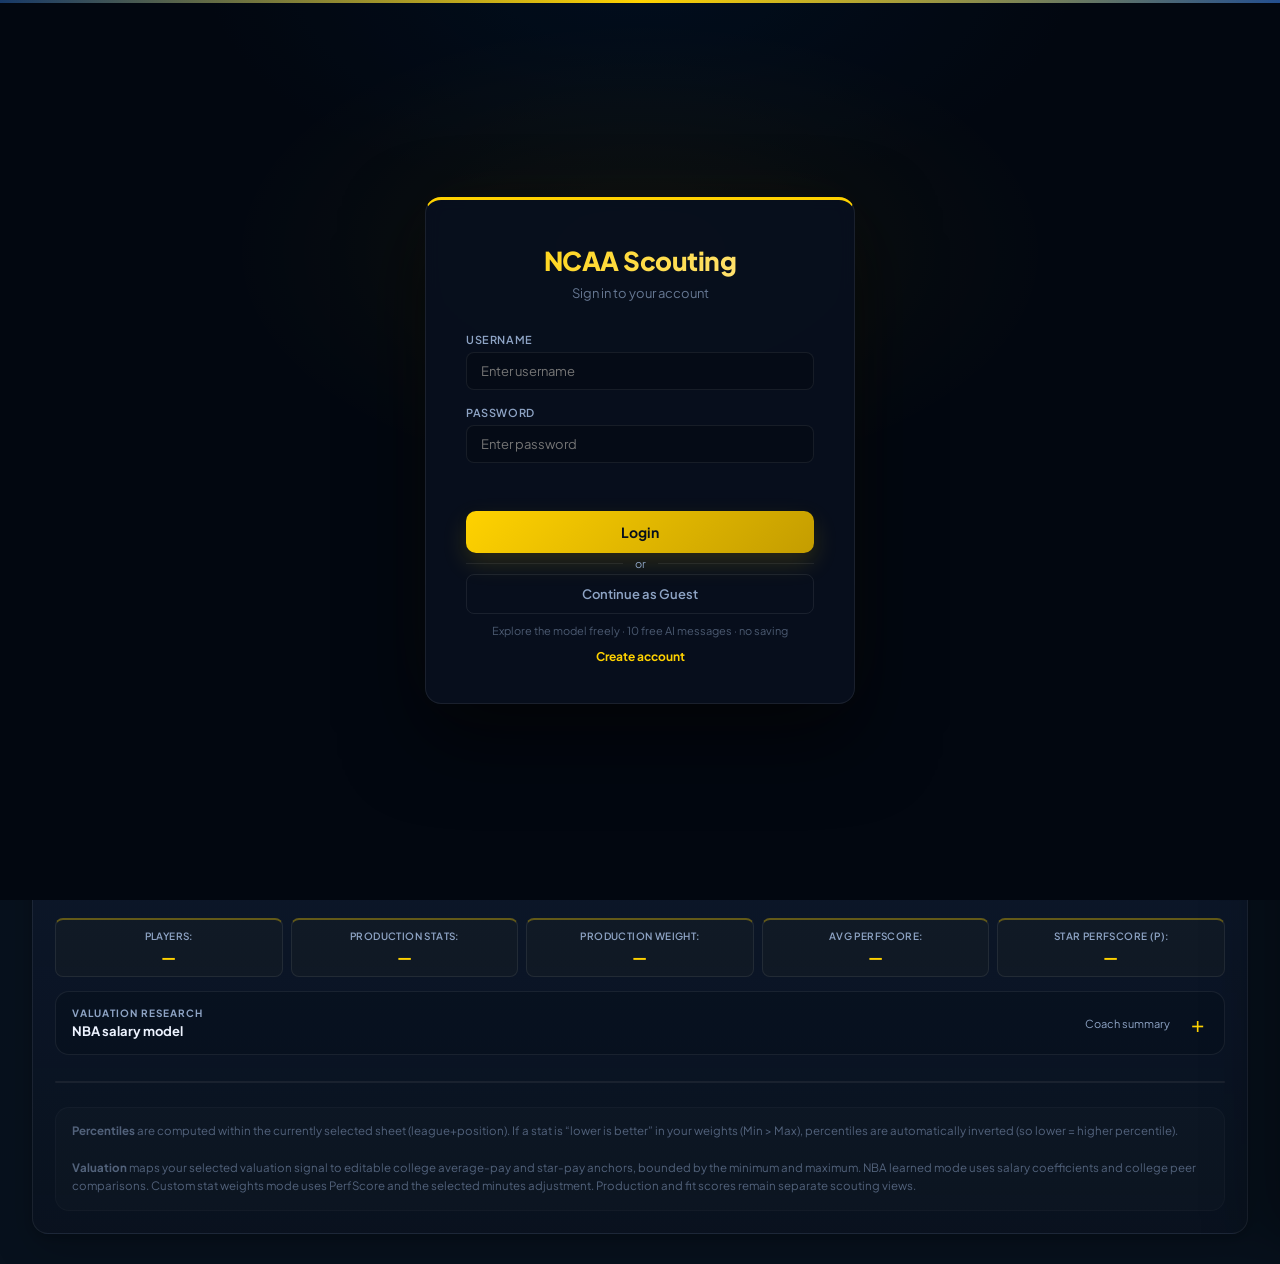
==== commit 0838552e: "Simplify salary evidence and add one-page coach brief" ====
--- a/index.html
+++ b/index.html
@@ -9,7 +9,7 @@
   <link rel="preconnect" href="https://fonts.gstatic.com" crossorigin>
   <link rel="preconnect" href="https://hidden-salad-773b.bryanhkwan.workers.dev" crossorigin>
   <link rel="preconnect" href="https://white-pine-7669.bryanhkwan.workers.dev" crossorigin>
-  <link rel="stylesheet" href="styles.css?v=salary-evidence-20260914">
+  <link rel="stylesheet" href="styles.css?v=coach-brief-20260914">
   <link rel="stylesheet" href="https://fonts.googleapis.com/css2?family=Plus+Jakarta+Sans:ital,wght@0,400;0,500;0,600;0,700;0,800&display=swap" media="print" onload="this.media='all'">
   <!-- Modules — load in dependency order (no deps first, coordinator last) -->
   <script src="modules/config.js?v=positions-20260914" defer></script>
@@ -41,7 +41,7 @@
   <script src="modules/help.js" defer></script>
   <script src="modules/trends.js" defer></script>
   <script src="modules/shortcuts.js" defer></script>
-  <script src="modules/nba-valuation-ui.js?v=salary-evidence-20260914" defer></script>
+  <script src="modules/nba-valuation-ui.js?v=coach-brief-20260914" defer></script>
   <script src="app.js?v=nba-model-20260914" defer></script>
   <script src="modules/profile-dossier.js?v=positions-20260914" defer></script>
   <script src="modules/profile-route.js" defer></script>
@@ -348,11 +348,11 @@
         <div class="nbaModelBody">
           <div id="nbaModelControls" class="nbaModelToolbar" hidden>
             <div class="nbaEvidenceView" role="group" aria-label="NBA model view">
-              <button type="button" data-nba-view="evidence" aria-pressed="true">Salary evidence</button>
+              <button type="button" data-nba-view="evidence" aria-pressed="true">Coach summary</button>
               <button type="button" data-nba-view="prediction" aria-pressed="false">Prediction weights</button>
             </div>
             <div>
-              <label for="nbaModelGroup">NBA position group</label>
+              <label for="nbaModelGroup">Position for detailed analysis</label>
               <select id="nbaModelGroup">
                 <option value="Guards">Guards</option>
                 <option value="Wings">Wings</option>
@@ -2228,6 +2228,7 @@
 
         <!-- TAB: Overview -->
         <div class="profileTabContent active" data-tab="overview">
+          <div id="mNbaCoachShortcut" class="nbaProfileCoachShortcut" hidden></div>
           <div class="profileGrid">
             <div class="panel">
               <div class="panelHead">Overview</div>
--- a/styles.css
+++ b/styles.css
@@ -155,6 +155,29 @@
     .nbaEvidenceSensitivity{min-width:920px}
     .nbaEvidenceSensitivity td:last-child{white-space:normal;min-width:130px}
     .nbaEvidenceChecksDownload{min-height:44px;margin-top:10px;font-size:12px}
+    .nbaCoachSummary{padding:2px 0 4px;color:var(--text)}
+    .nbaCoachHeading{display:flex;align-items:center;justify-content:space-between;gap:16px;margin-bottom:15px}
+    .nbaCoachHeading h3{font-size:18px;line-height:1.4;margin:0}
+    .nbaCoachBrief,.nbaProfileCoachShortcut button{display:inline-flex;align-items:center;justify-content:center;min-height:44px;padding:11px 16px;border:1px solid var(--accent);border-radius:9px;background:var(--accent);color:var(--bg);font-size:12px;font-weight:800;text-decoration:none;line-height:1.5;cursor:pointer;flex-shrink:0}
+    .nbaCoachBrief:hover,.nbaProfileCoachShortcut button:hover{filter:brightness(1.08)}
+    a.nbaCoachBrief{color:var(--bg)!important}
+    .nbaCoachBrief:focus-visible{outline:2px solid var(--text);outline-offset:3px}
+    .nbaCoachFinding{font-size:15px;line-height:1.75;max-width:970px;margin:0 0 12px}
+    .nbaCoachSample{font-size:12px;color:var(--muted);line-height:1.6;margin:0 0 18px}
+    .nbaCoachSample strong{color:var(--text)}
+    .nbaCoachGuidance{display:grid;grid-template-columns:repeat(2,minmax(0,1fr));gap:24px;margin:0 0 18px}
+    .nbaCoachGuidance h4,.nbaCoachExample h4{font-size:13px;line-height:1.5;margin:0 0 6px}
+    .nbaCoachGuidance p,.nbaCoachExample p{font-size:13px;line-height:1.7;color:var(--muted);margin:0}
+    .nbaCoachExample{padding:14px 16px;border:1px solid var(--line);border-radius:10px;background:rgba(var(--accent-rgb),.035)}
+    .nbaCoachExample p+p{margin-top:5px}
+    .nbaCoachExample strong{color:var(--text)}
+    .nbaFullStatisticalDetails{border-top:1px solid var(--line);margin-top:18px;padding-top:5px}
+    .nbaFullStatisticalDetails>summary{font-size:13px}
+    .nbaFullStatisticalBody{padding-top:12px;min-width:0}
+    .nbaProfileCoachShortcut{display:flex;justify-content:space-between;align-items:center;gap:14px;padding:12px 14px;margin-bottom:14px;border:1px solid rgba(var(--accent-rgb),.3);border-radius:10px;background:rgba(var(--accent-rgb),.04)}
+    .nbaProfileCoachShortcut[hidden]{display:none!important}
+    .nbaProfileCoachShortcut p{font-size:13px;line-height:1.5;color:var(--text);margin:0}
+    @media(max-width:640px){.nbaCoachHeading{align-items:stretch;flex-direction:column;gap:12px}.nbaCoachHeading h3{font-size:17px}.nbaCoachFinding{font-size:14px}.nbaCoachBrief{width:100%}.nbaCoachGuidance{grid-template-columns:1fr;gap:15px}.nbaCoachExample{padding:12px}.nbaProfileCoachShortcut{align-items:stretch;flex-direction:column;gap:10px}.nbaProfileCoachShortcut button{width:100%}}
     .nbaEvidenceDefinitions{display:grid;grid-template-columns:repeat(2,minmax(0,1fr));gap:16px;margin:8px 0 16px}
     .nbaEvidenceDefinitions h4{font-size:12px;color:var(--text);margin:0 0 6px}
     .nbaEvidenceDefinitions p,.nbaEvidenceNotes{font-size:12px;line-height:1.7;color:var(--muted)}
